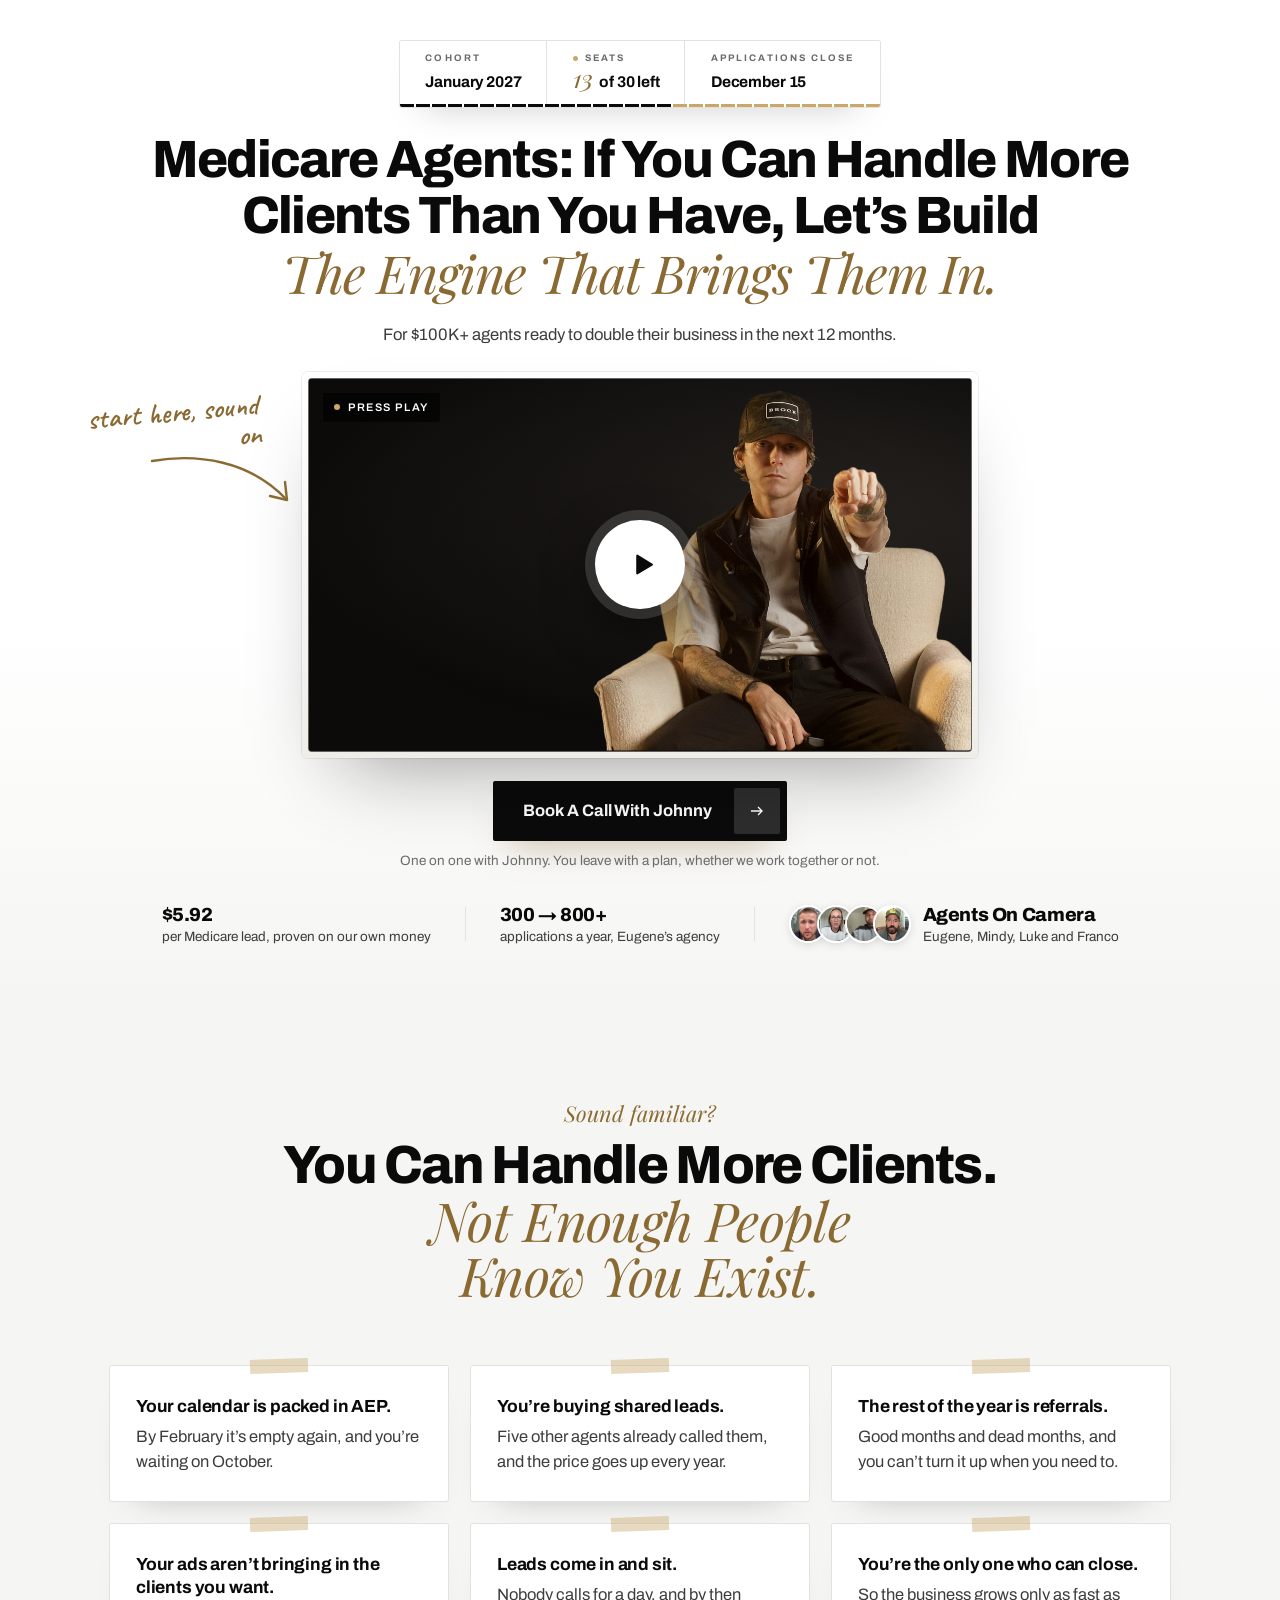
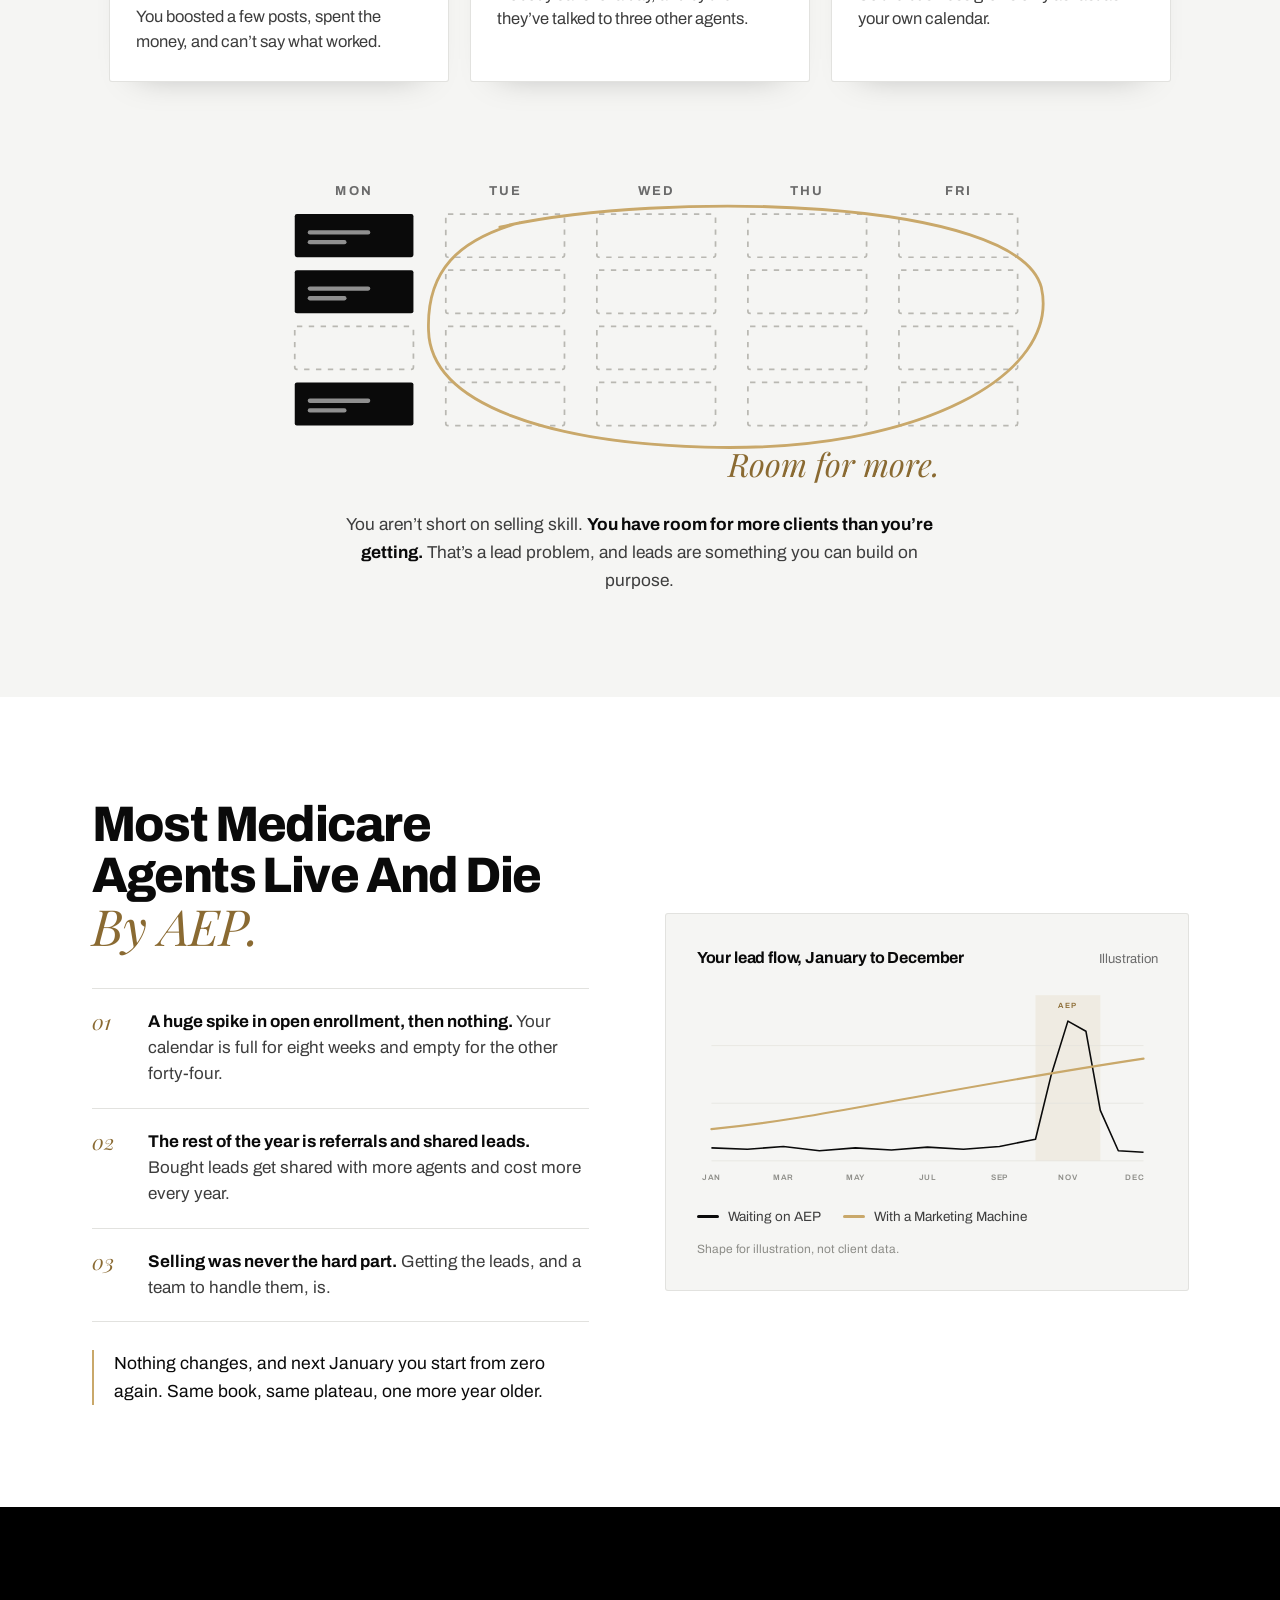
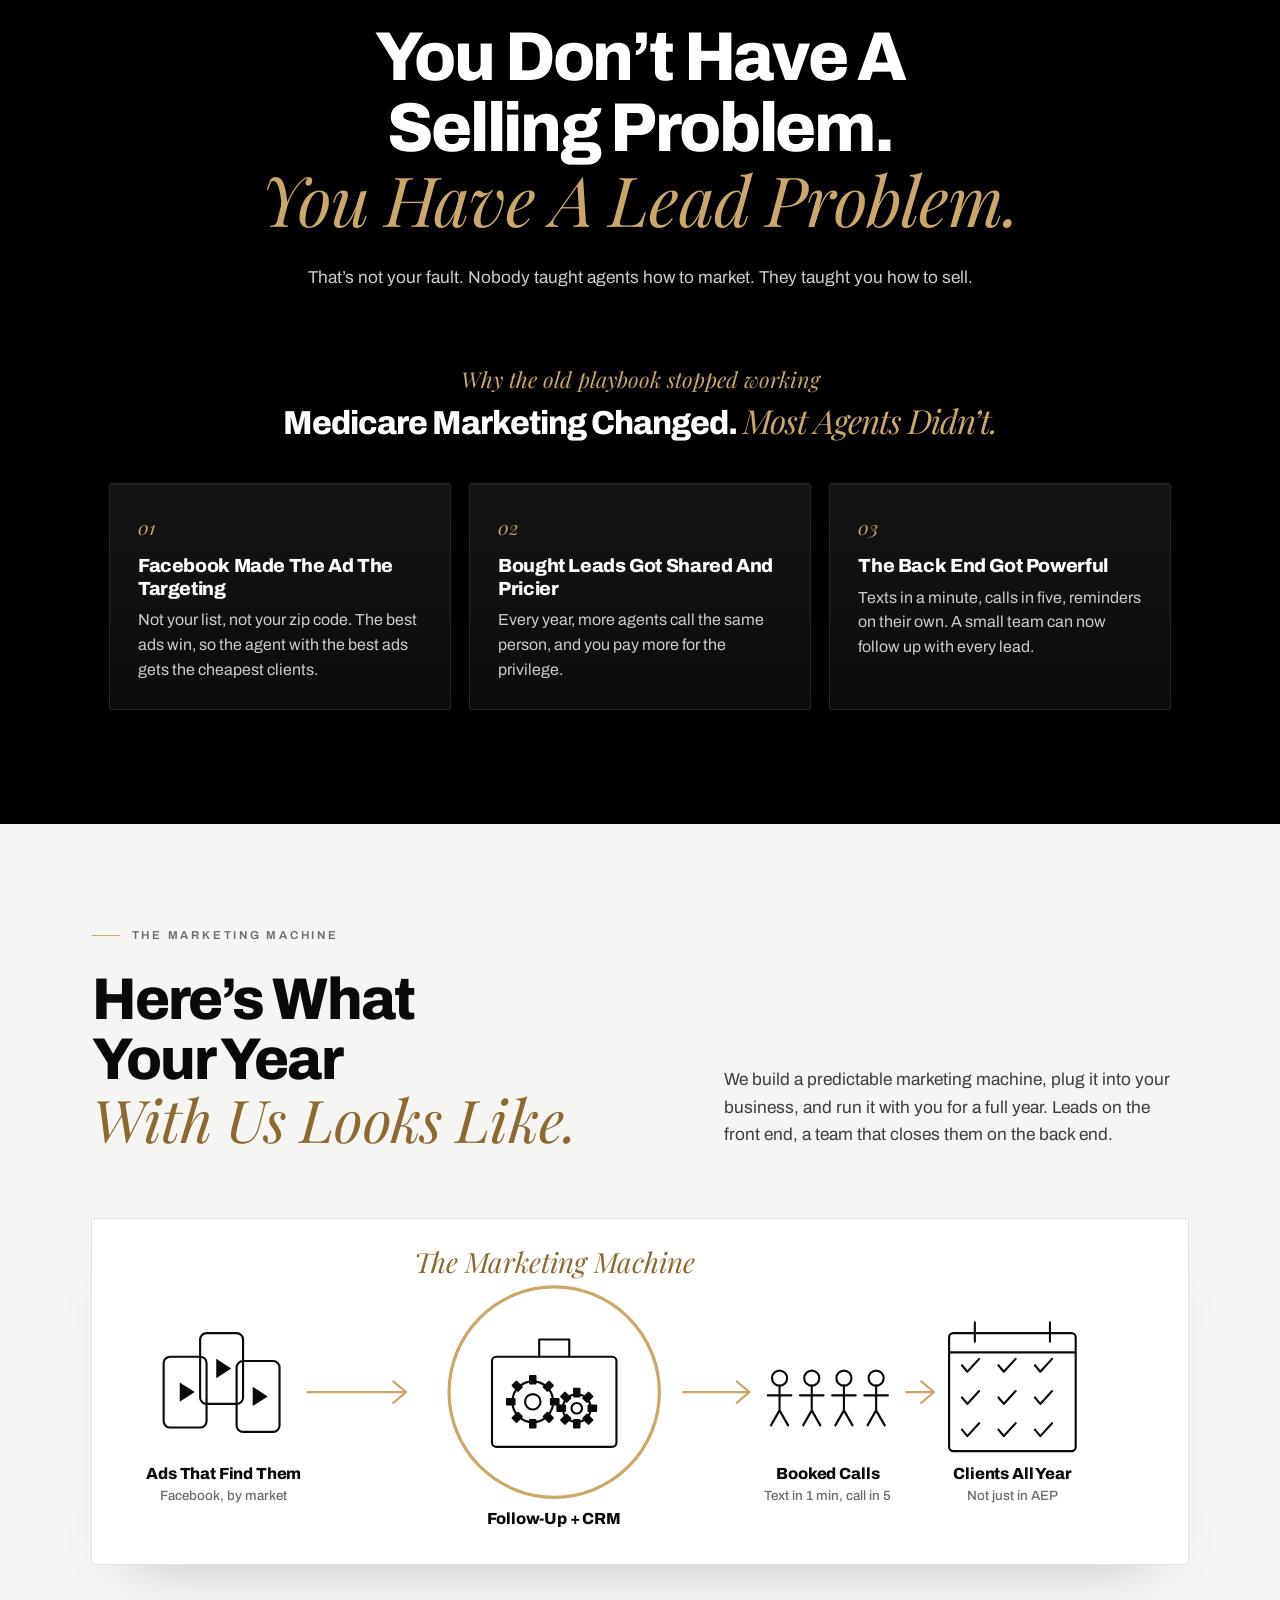
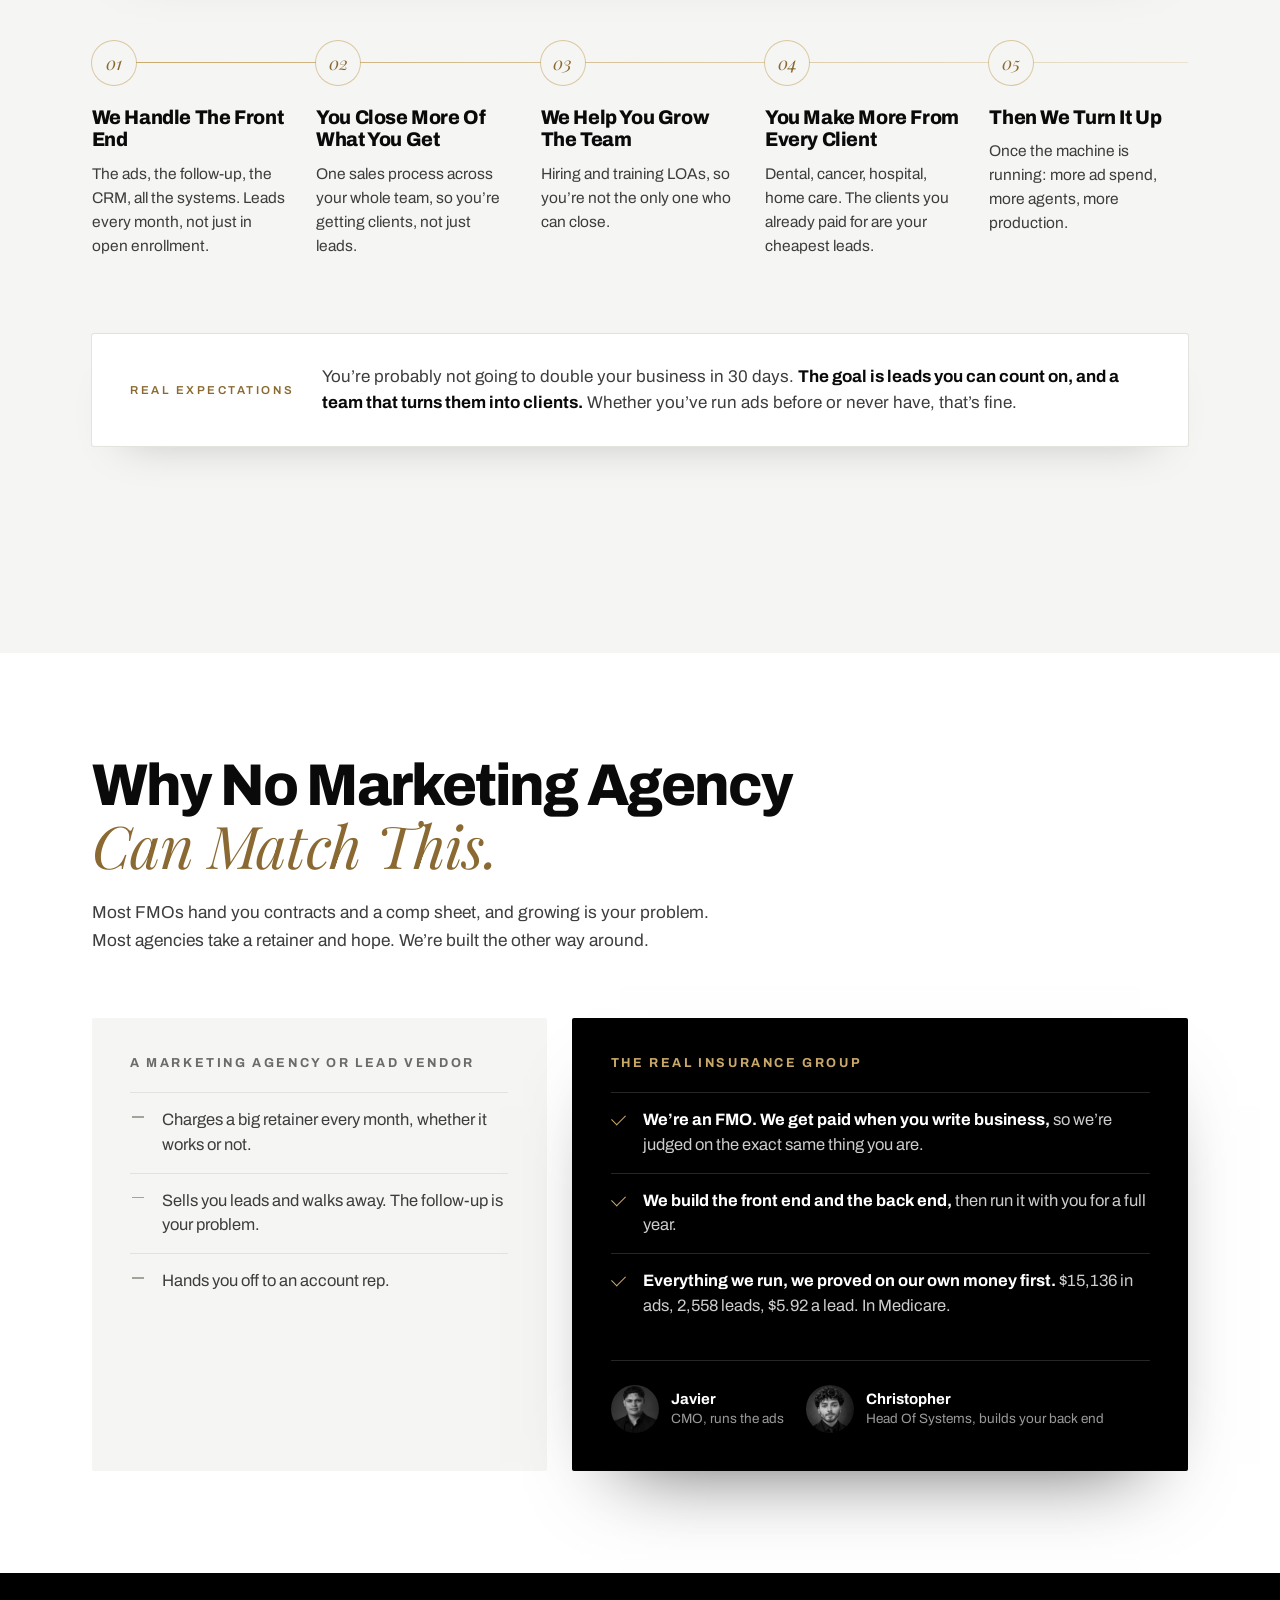
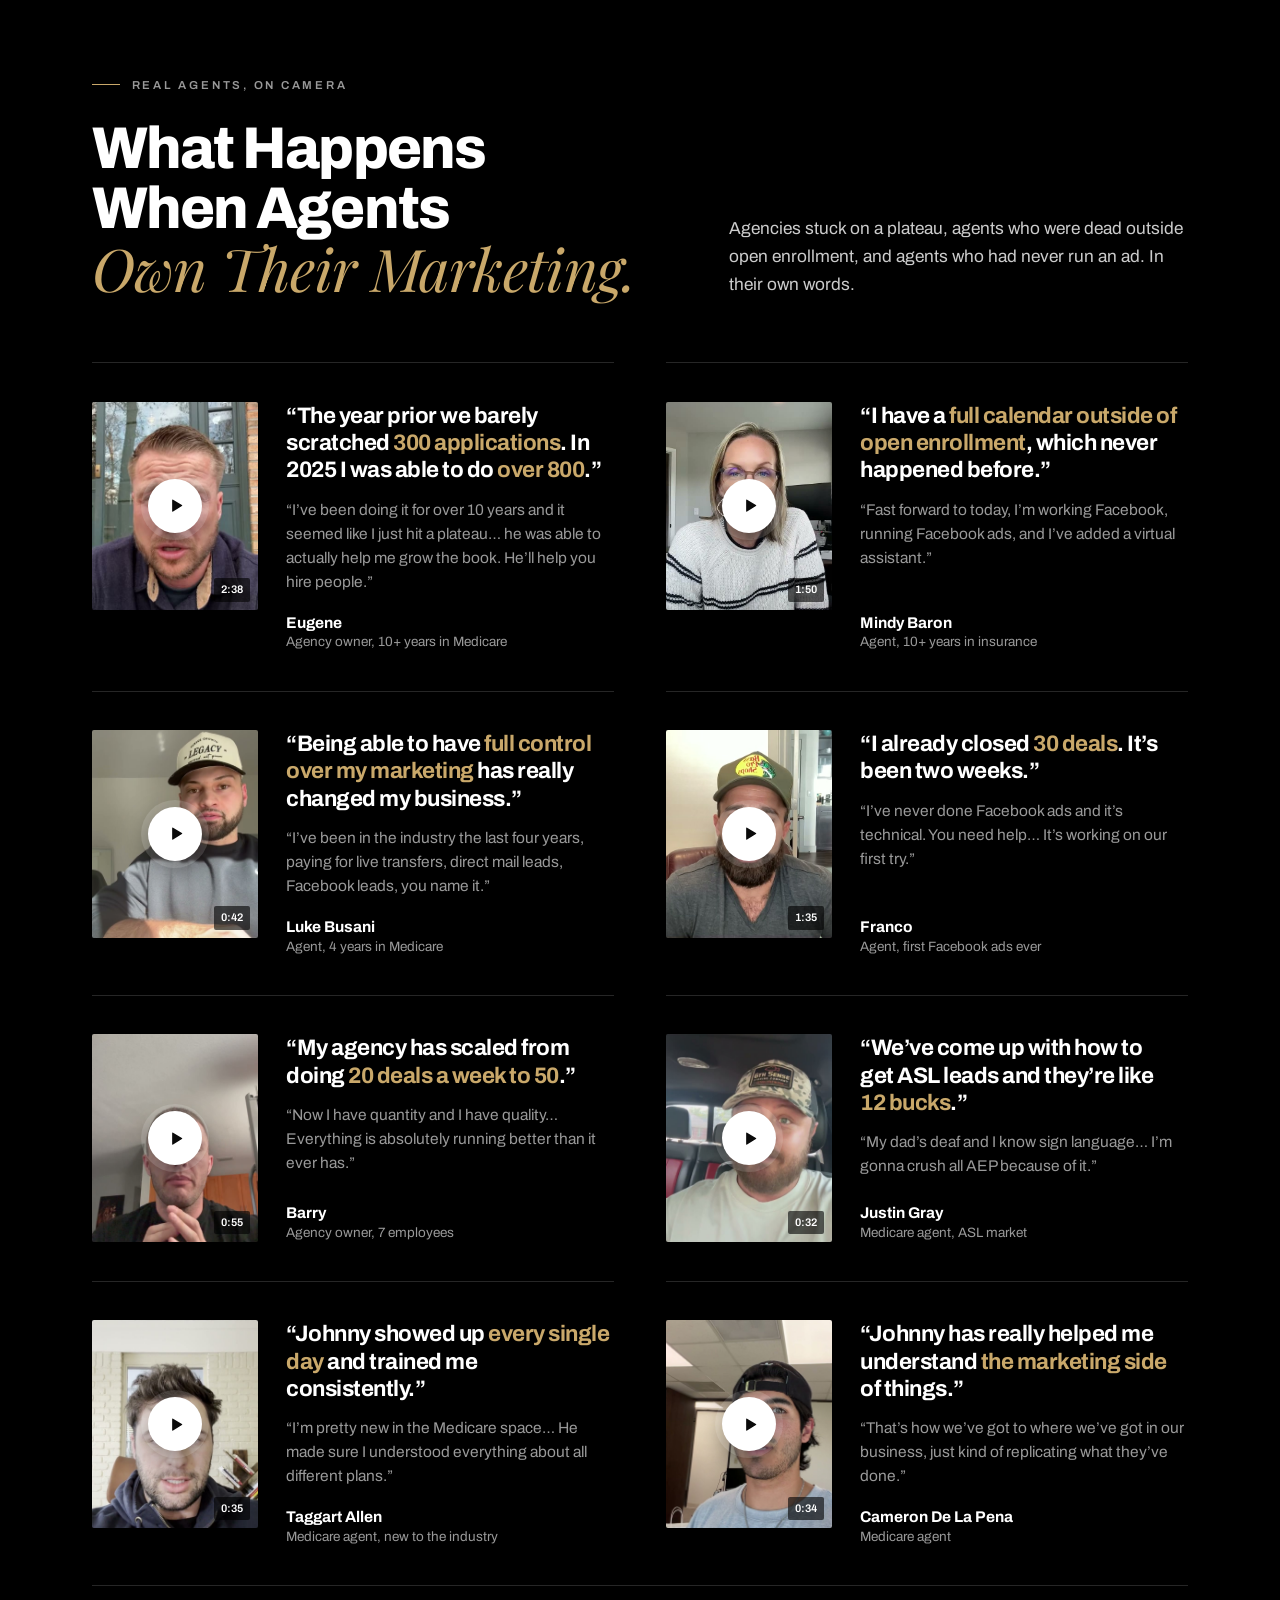
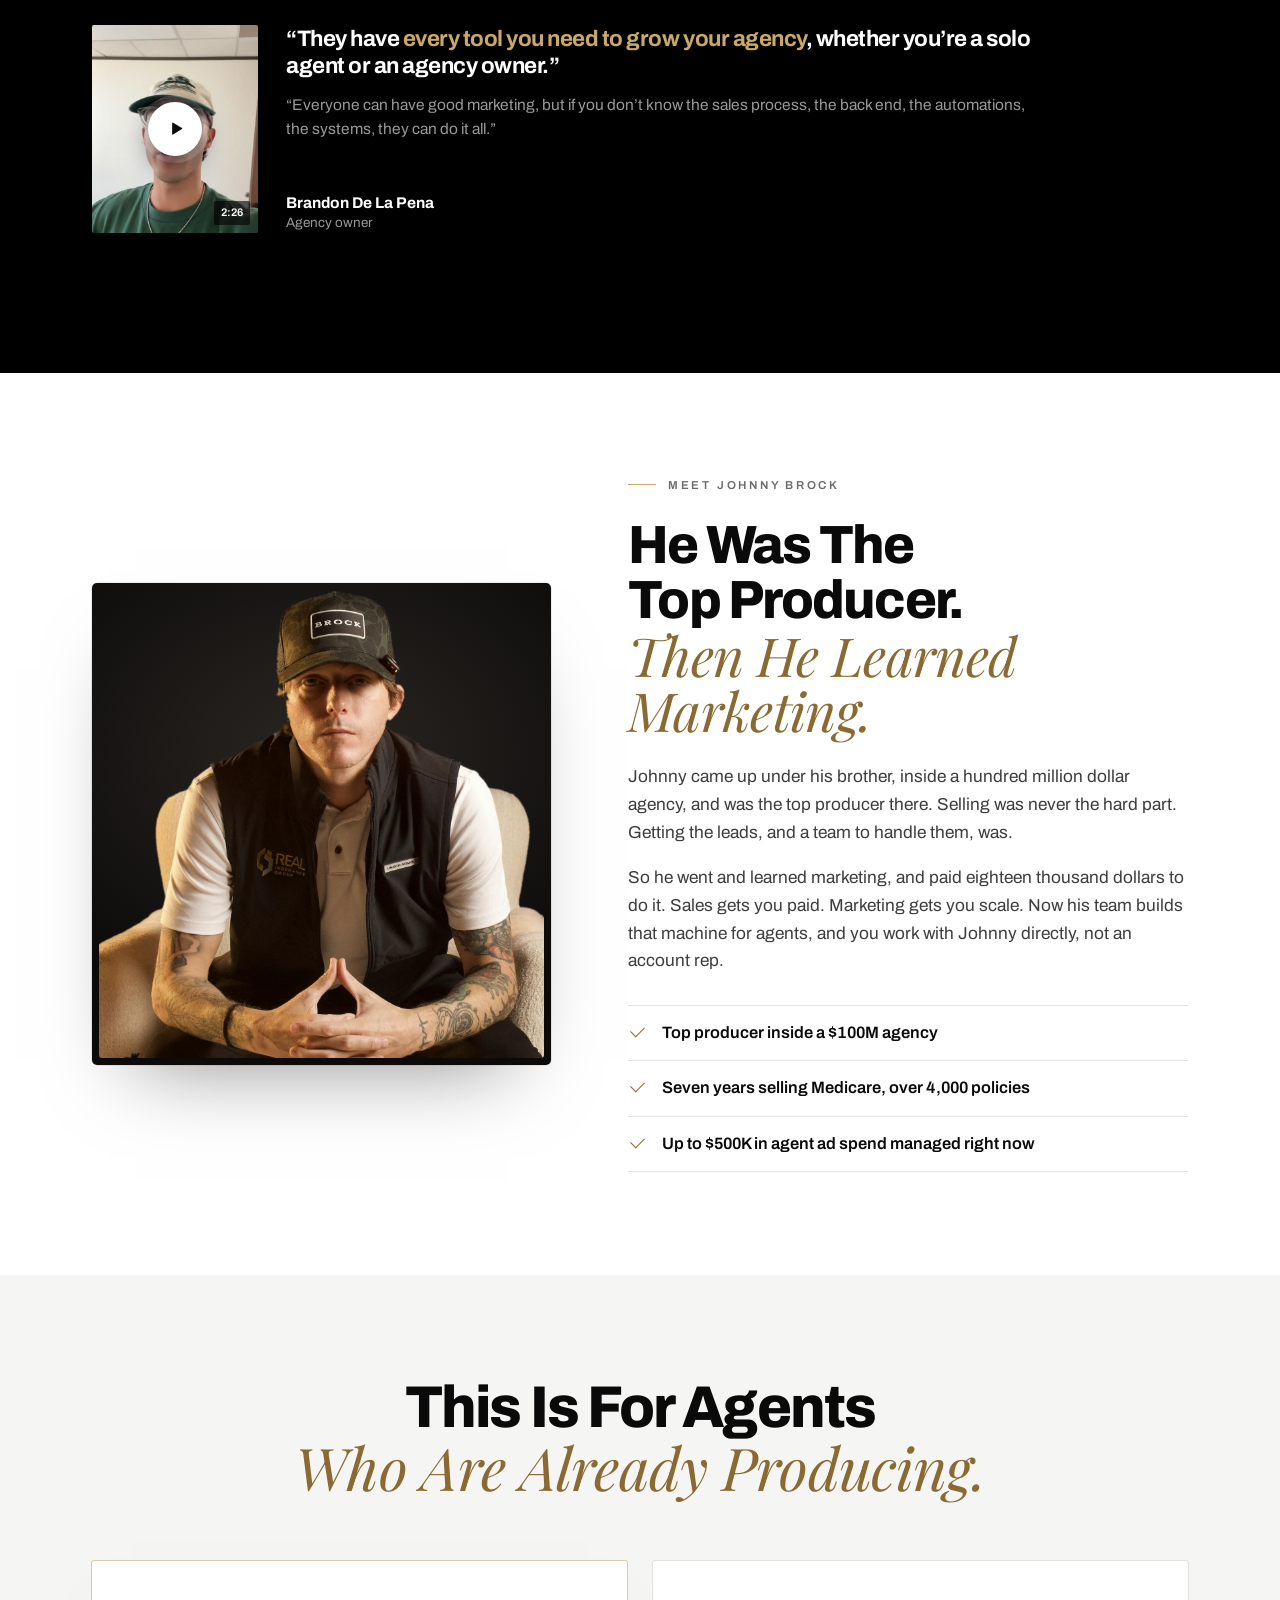
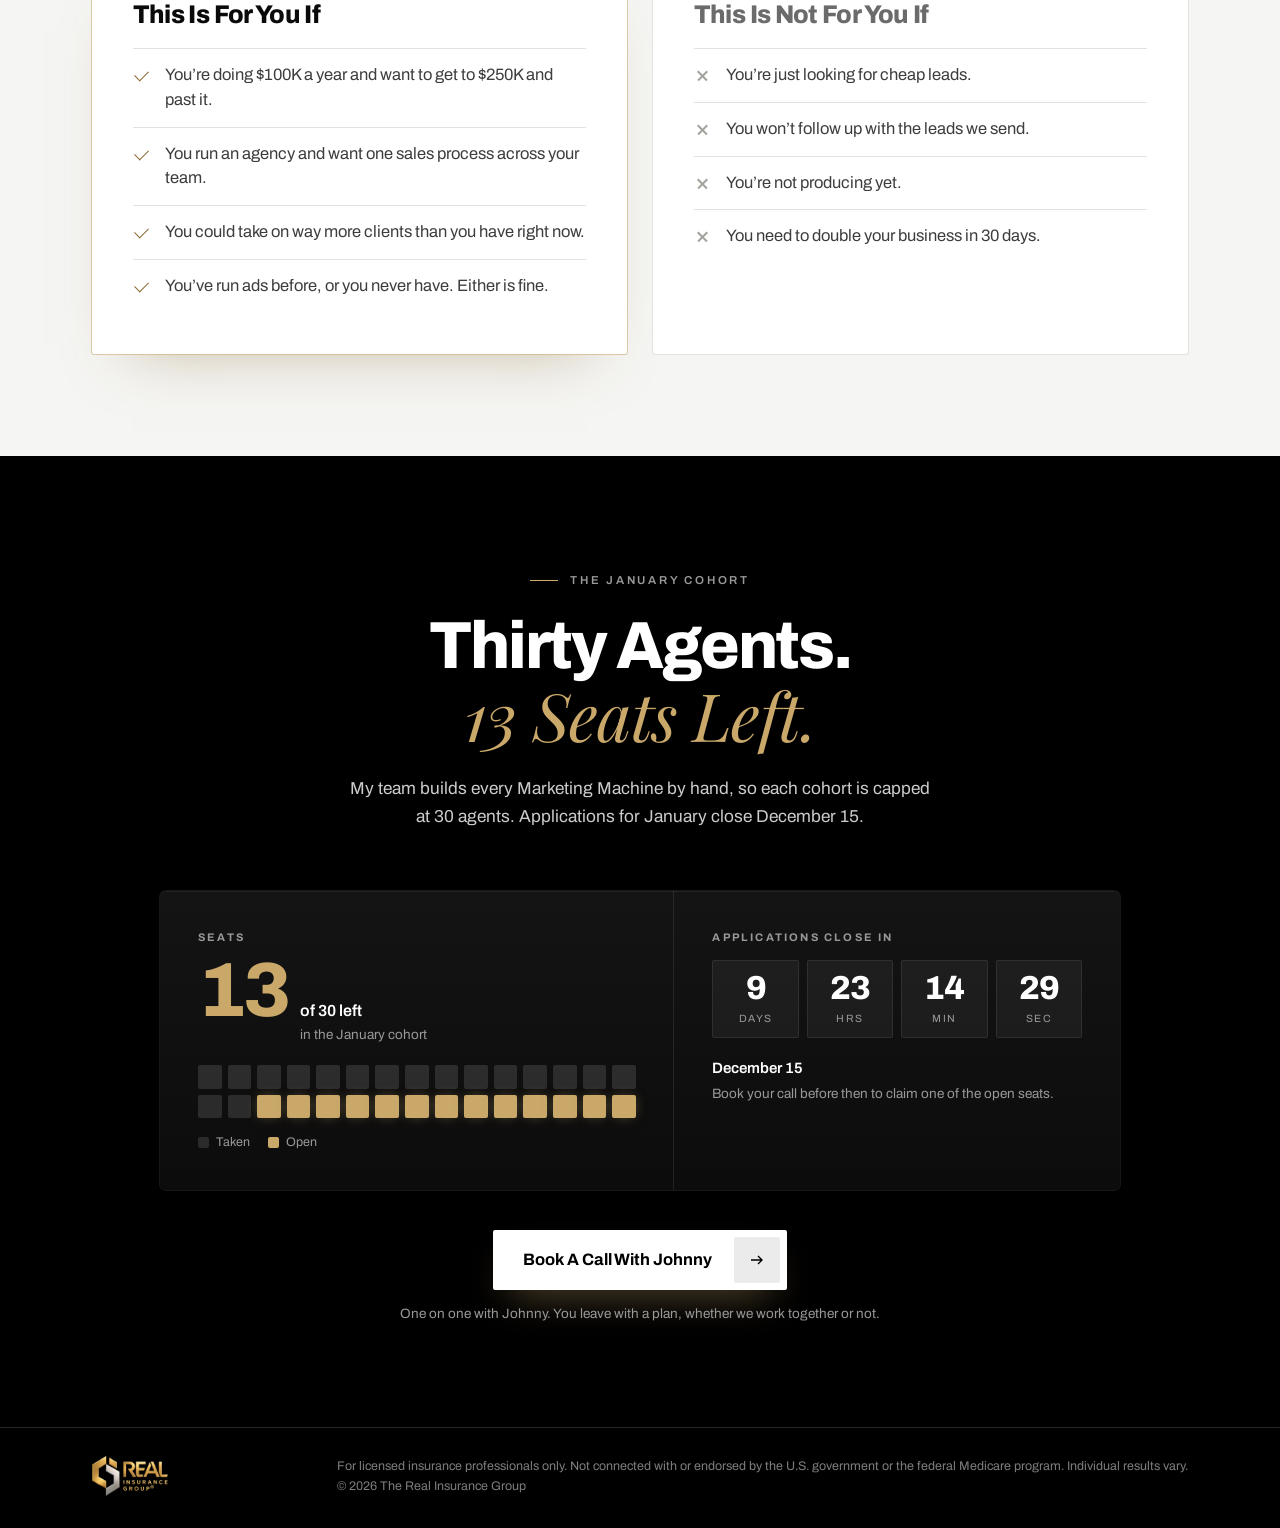
==== index.html @ ec1768a5 "Premium cohort bar, edited 6:34 VSL Co-Authored-By: Claude Fable 5.2 <noreply@anthropic.com>" ====
<!doctype html>
<html lang="en">
<head>
<meta charset="utf-8">
<meta name="viewport" content="width=device-width,initial-scale=1">
<title>Medicare Agents: More Leads Every Month | The Real Insurance Group</title>
<meta name="description" content="For Medicare agents producing $100K+ a year and agency owners. We build your Marketing Machine and run it with you for a full year.">
<link rel="icon" href="assets/favicon.png?v=1">
<link rel="apple-touch-icon" href="assets/favicon.png?v=1">
<meta name="theme-color" content="#ffffff">
<link rel="preconnect" href="https://fonts.googleapis.com"><link rel="preconnect" href="https://fonts.gstatic.com" crossorigin>
<link href="https://fonts.googleapis.com/css2?family=Archivo:wdth,wght@62..125,400..800&family=Playfair+Display:ital,wght@1,400&family=Caveat:wght@600&display=swap" rel="stylesheet">
<link rel="preload" as="image" href="assets/johnny-point-color.webp">
<script async src="https://javmartz04-ship-it.github.io/brandridge-tracker/t.js" data-client="johnny" data-name="Johnny" data-funnel="Book A Call VSL"></script>
<style>
/* The Real Insurance Group, book-a-call VSL.
   Tokens are the live therealinsurancegroup.com set (builds/rig-fmo-website/styles.css):
   black, white, warm ivory, one flat gold. Radius 2px, institutional. Archivo + Playfair italic. */
:root{
  --black:#000;--soft:#0d0d0d;--card:#141414;--line-d:#262626;
  --white:#fff;--paper:#f5f5f3;--ink:#0a0a0a;--body:#3d3d3d;--muted:#6b6b6b;--line:#e2e2df;
  --on-d:#cccccc;--on-d-m:#999999;
  --gold:#c9a86a;--gold-ink:#8a6a32;
  --r:2px;--ease:cubic-bezier(.32,.72,0,1);
  --disp:'Archivo',system-ui,sans-serif;--serif:'Playfair Display',Georgia,serif;
  --pad:clamp(20px,5.6vw,88px);
}
*{box-sizing:border-box;margin:0;padding:0}
html{-webkit-text-size-adjust:100%}
body{font-family:var(--disp);background:var(--white);color:var(--ink);font-size:17px;line-height:1.6;-webkit-font-smoothing:antialiased;overflow-x:clip}
img,video,svg{display:block;max-width:100%}
a{color:inherit;text-decoration:none}
button{font:inherit;color:inherit;background:none;border:0;cursor:pointer}
:focus-visible{outline:2px solid var(--gold);outline-offset:3px}
.wrap{width:100%;max-width:1240px;margin:0 auto;padding:0 var(--pad)}
.dark{background:var(--black);color:var(--white)}
.ivory{background:var(--paper)}

h1,h2,h3{font-family:var(--disp);font-weight:800;letter-spacing:-.032em;line-height:1.02;font-variation-settings:"wdth" 96}
em.e{font-family:var(--serif);font-style:italic;font-weight:400;letter-spacing:-.012em;font-variation-settings:normal;color:var(--gold-ink)}
.dark em.e{color:var(--gold)}
h2{font-size:clamp(36px,4.6vw,68px);text-wrap:balance}
h2 em.e{display:block}
.label{display:flex;align-items:center;gap:12px;font-size:11.5px;font-weight:600;letter-spacing:.24em;text-transform:uppercase;color:var(--muted);margin-bottom:24px}
.label::before{content:"";width:28px;height:1px;background:var(--gold)}
.dark .label{color:var(--on-d-m)}
.lead{font-size:clamp(17px,1.35vw,19.5px);line-height:1.6;color:var(--body)}
.dark .lead{color:var(--on-d)}

/* button-in-button CTA */
.btn{display:inline-flex;align-items:center;gap:22px;padding:7px 7px 7px 30px;border-radius:var(--r);font-weight:700;font-size:16.5px;letter-spacing:-.005em;background:var(--ink);color:var(--white);white-space:nowrap;box-shadow:0 18px 36px -18px rgba(138,106,50,.55);transition:transform .5s var(--ease),box-shadow .5s var(--ease)}
.btn i{display:grid;place-items:center;width:46px;height:46px;border-radius:var(--r);background:rgba(255,255,255,.14);transition:transform .5s var(--ease)}
.btn svg{width:16px;height:16px}
.btn:hover{box-shadow:0 22px 44px -18px rgba(138,106,50,.75)}
.btn:hover i{transform:translateX(3px) scale(1.05)}
.btn:active{transform:scale(.98)}
.dark .btn{background:var(--white);color:var(--black);box-shadow:0 18px 40px -18px rgba(201,168,106,.6)}
.dark .btn i{background:rgba(0,0,0,.08)}
.risk{font-size:13.5px;line-height:1.5;color:var(--muted);margin-top:14px}
.dark .risk{color:var(--on-d-m)}
.cta{margin-top:40px}

/* reveal */
.js .r{opacity:0;transform:translateY(22px);filter:blur(6px);transition:opacity 1s var(--ease),transform 1s var(--ease),filter 1s var(--ease)}
.js .r.in{opacity:1;transform:none;filter:none}

/* ============ 01 HERO ============ */
.hero{position:relative;text-align:center;padding:clamp(20px,2.6svh,30px) 16px clamp(40px,6svh,72px);background:linear-gradient(180deg,#fff 0%,#fff 62%,var(--paper) 100%)}
.logo{width:clamp(92px,7vw,112px);height:auto;margin:0 auto}
.eyebrow{display:inline-flex;align-items:center;gap:12px;margin-top:clamp(18px,3.4svh,40px);font-size:12px;font-weight:600;letter-spacing:.2em;text-transform:uppercase;color:var(--muted)}
.eyebrow::before,.eyebrow::after{content:"";width:24px;height:1px;background:var(--gold)}
.eyebrow b{color:var(--ink);font-weight:700}
.hero h1{margin:clamp(30px,5.6svh,60px) auto 0;font-size:clamp(34px,min(4.1vw,6.2svh),62px);line-height:1.0}
.hero h1 .ln{white-space:nowrap}
.hero h1 .ln{display:block;overflow:hidden;padding-bottom:.06em}
.hero h1 .ln>span{display:block}
.hero h1 em.e{letter-spacing:-.02em}
.js .hero h1 .ln>span{transform:translateY(105%);transition:transform 1.1s var(--ease)}
.js .hero.go h1 .ln>span{transform:none}
.js .hero.go h1 .ln:nth-child(2)>span{transition-delay:.12s}
.js .hero.go h1 .ln:nth-child(3)>span{transition-delay:.24s}
.sub{max-width:38em;margin:clamp(12px,1.8svh,18px) auto 0;font-size:clamp(16.5px,1.3vw,19px);line-height:1.55;color:var(--body);text-wrap:balance}
.sub b{color:var(--ink);font-weight:700}

/* VSL: light double-bezel, sized off the viewport so the button stays in the first screen */
.vsl{position:relative}
.hint{position:absolute;right:100%;top:4%;width:230px;margin-right:6px;color:var(--gold-ink);pointer-events:none;text-align:right}
.hint span{display:block;padding-right:34px;font-family:'Caveat',cursive;font-weight:600;font-size:29px;line-height:1;transform:rotate(-5deg);transform-origin:right bottom}
.hint svg{display:block;width:150px;height:58px;margin:6px 0 0 auto;overflow:visible}
.hint path{fill:none;stroke:currentColor;stroke-width:2.4;stroke-linecap:round;stroke-linejoin:round}
.js .hint{opacity:0;transition:opacity .8s var(--ease) .9s}
.js .hero.go .hint{opacity:1}
@media (max-width:1100px){.vsl{margin-top:52px!important}.hint{position:absolute;right:auto;left:4px;top:auto;bottom:100%;width:auto;margin:0 0 2px;display:flex;align-items:flex-end;gap:6px;text-align:left}.hint span{padding:0 0 10px;font-size:24px;transform:rotate(-3deg);transform-origin:left bottom}.hint svg{width:64px;height:30px;margin:0}}
.vsl{width:min(100%,clamp(300px,calc((100svh - 520px) * 1.7778),860px));margin:clamp(18px,2.6svh,28px) auto 0;padding:7px;border-radius:6px;background:linear-gradient(180deg,#fff,#efede8);box-shadow:0 0 0 1px rgba(10,10,10,.07),0 1px 0 rgba(255,255,255,.9) inset,0 40px 80px -40px rgba(10,10,10,.45)}
.vsl-in{position:relative;aspect-ratio:16/9;overflow:hidden;border-radius:3px;background:#0b0b0b;box-shadow:0 0 0 1px rgba(0,0,0,.6)}
.vsl-in video,.vsl-poster{position:absolute;inset:0;width:100%;height:100%}
.vsl-in video{object-fit:cover;background:#000}
.vsl-poster{background:radial-gradient(120% 90% at 72% 40%,#2a2622 0%,#0c0b0a 62%)}
.vsl-poster img{position:absolute;right:-3%;bottom:0;height:97%;width:auto;max-width:none}
.vsl-poster::after{content:"";position:absolute;inset:0;background:radial-gradient(closest-side at 50% 50%,rgba(0,0,0,.35),rgba(0,0,0,0))}
.vsl-t{position:absolute;z-index:2;left:5.5%;top:50%;transform:translateY(-50%);max-width:44%;text-align:left;color:#fff}
.vsl-t small{display:block;font-size:clamp(9px,.85vw,12px);font-weight:600;letter-spacing:.22em;text-transform:uppercase;color:var(--gold)}
.vsl-t strong{display:block;margin-top:.5em;font-size:clamp(17px,2.15vw,32px);font-weight:800;line-height:1.04;letter-spacing:-.03em}
.vsl-t strong em{font-family:var(--serif);font-style:italic;font-weight:400;color:var(--gold)}
.chip{position:absolute;z-index:3;left:14px;top:14px;display:flex;align-items:center;gap:8px;padding:6px 11px;border-radius:var(--r);font-size:11px;font-weight:600;letter-spacing:.14em;text-transform:uppercase;color:#fff;background:rgba(0,0,0,.55);-webkit-backdrop-filter:blur(8px);backdrop-filter:blur(8px)}
.chip i{width:6px;height:6px;border-radius:50%;background:var(--gold)}
.play{position:absolute;z-index:3;left:50%;top:50%;width:clamp(64px,7vw,92px);height:clamp(64px,7vw,92px);margin:calc(clamp(64px,7vw,92px) / -2) 0 0 calc(clamp(64px,7vw,92px) / -2);display:grid;place-items:center;border-radius:50%;background:#fff;color:var(--ink);box-shadow:0 0 0 10px rgba(255,255,255,.14),0 20px 50px rgba(0,0,0,.5);transition:transform .5s var(--ease),box-shadow .5s var(--ease)}
.play svg{width:28%;height:28%;margin-left:7%}
.play:hover{transform:scale(1.06);box-shadow:0 0 0 16px rgba(255,255,255,.12),0 20px 50px rgba(0,0,0,.5)}
.vsl.on .vsl-poster,.vsl.on .play,.vsl.on .chip{opacity:0;pointer-events:none;transition:opacity .4s var(--ease)}
.vsl-note{position:absolute;z-index:4;left:50%;bottom:16px;transform:translateX(-50%);padding:7px 14px;border-radius:var(--r);font-size:13px;color:#fff;background:rgba(0,0,0,.7);opacity:0;transition:opacity .3s var(--ease);pointer-events:none;white-space:nowrap}
.vsl-note.show{opacity:1}
.hero .cta{margin-top:clamp(18px,2.6svh,28px)}
.hero .risk{margin-top:10px}

/* proof strip */
.proof{display:flex;justify-content:center;align-items:center;flex-wrap:wrap;gap:14px 34px;margin:clamp(22px,3.4svh,40px) auto 0;max-width:980px}
.pf{display:flex;align-items:center;gap:12px;text-align:left;font-size:13.5px;line-height:1.35;color:var(--body)}
.pf b{display:block;font-size:19px;font-weight:800;letter-spacing:-.02em;color:var(--ink)}
.faces{display:flex}
.faces img{width:38px;height:38px;border-radius:50%;object-fit:cover;border:2px solid #fff;margin-left:-10px;box-shadow:0 2px 8px rgba(0,0,0,.12)}
.faces img:first-child{margin-left:0}
.pf-rule{width:1px;height:34px;background:var(--line)}

/* ============ 02 PROBLEM ============ */
.problem{padding:clamp(80px,8vw,116px) 0}
.pr-grid{display:grid;grid-template-columns:minmax(0,1fr) minmax(0,1.05fr);gap:clamp(40px,6vw,96px);align-items:center}
.problem h2{font-size:clamp(34px,3.9vw,58px)}
.pr-list{list-style:none;margin-top:36px;border-top:1px solid var(--line)}
.pr-list li{display:grid;grid-template-columns:44px 1fr;gap:12px;padding:20px 0;border-bottom:1px solid var(--line);font-size:17px;line-height:1.55;color:var(--body)}
.pr-list .n{font-family:var(--serif);font-style:italic;font-size:21px;line-height:1.2;color:var(--gold-ink)}
.pr-list b{color:var(--ink)}
.chart{padding:clamp(22px,2.4vw,34px);border-radius:var(--r);background:var(--paper);box-shadow:0 0 0 1px var(--line)}
.chart-h{display:flex;justify-content:space-between;align-items:baseline;gap:16px;font-size:13px;color:var(--muted)}
.chart-h strong{font-size:16px;font-weight:700;color:var(--ink);letter-spacing:-.01em}
.chart svg{width:100%;height:auto;margin-top:18px;overflow:visible}
.chart .ax{font:600 11px var(--disp);letter-spacing:.08em;fill:#8d8d88}
.chart .aep{fill:rgba(201,168,106,.13)}
.chart .aep-t{font:600 10.5px var(--disp);letter-spacing:.18em;fill:var(--gold-ink)}
.chart .l-old{fill:none;stroke:var(--ink);stroke-width:2.2;stroke-linejoin:round}
.chart .l-new{fill:none;stroke:var(--gold);stroke-width:3;stroke-linecap:round;stroke-linejoin:round}
.chart .grid{stroke:#e3e2dd;stroke-width:1}
.js .chart path.draw{stroke-dasharray:var(--len);stroke-dashoffset:var(--len);transition:stroke-dashoffset 2.2s var(--ease)}
.js .chart.in path.draw{stroke-dashoffset:0}
.js .chart.in path.l-new.draw{transition-delay:.5s}
.key{display:flex;flex-wrap:wrap;gap:8px 22px;margin-top:16px;font-size:13.5px;color:var(--body)}
.key span{display:flex;align-items:center;gap:9px}
.key i{width:22px;height:3px;border-radius:2px;background:var(--ink)}
.key i.g{background:var(--gold)}
.chart-f{margin-top:12px;font-size:12px;color:#8d8d88}
.agitate{margin-top:28px;padding-left:20px;border-left:2px solid var(--gold);font-size:17.5px;line-height:1.55;color:var(--ink)}

/* ============ 03 REFRAME ============ */
.reframe{padding:clamp(84px,9vw,128px) 0;text-align:center}
.reframe h2{font-size:clamp(38px,5.4vw,82px);max-width:13em;margin:0 auto}
.reframe .lead{max-width:40em;margin:30px auto 0}
.shifts{display:grid;grid-template-columns:repeat(3,minmax(0,1fr));margin:clamp(48px,5vw,72px) auto 0;max-width:1060px;border-top:1px solid var(--line-d);text-align:left}
.shifts div{padding:26px 28px 6px;border-left:1px solid var(--line-d)}
.shifts div:first-child{border-left:0;padding-left:0}
.shifts small{display:block;font-family:var(--serif);font-style:italic;font-size:19px;color:var(--gold)}
.shifts p{margin-top:10px;font-size:16px;line-height:1.55;color:var(--on-d)}
.shifts p b{color:#fff}

/* ============ 04 MECHANISM ============ */
.machine{padding:clamp(80px,8vw,116px) 0}
.m-head{display:grid;grid-template-columns:minmax(0,1.1fr) minmax(0,.9fr);gap:clamp(32px,5vw,80px);align-items:end}
.rail{position:relative;list-style:none;display:grid;grid-template-columns:repeat(5,minmax(0,1fr));gap:clamp(18px,2vw,30px);margin-top:clamp(52px,6vw,80px)}
.rail::before{content:"";position:absolute;left:0;right:0;top:21px;height:1px;background:linear-gradient(90deg,var(--gold),rgba(201,168,106,.25))}
.rail li{position:relative}
.rail .n{position:relative;display:inline-grid;place-items:center;width:44px;height:44px;border-radius:50%;background:var(--paper);box-shadow:0 0 0 1px rgba(201,168,106,.6);font-family:var(--serif);font-style:italic;font-size:18px;color:var(--gold-ink)}
.rail h3{margin-top:22px;font-size:clamp(19px,1.55vw,23px);line-height:1.12;letter-spacing:-.02em}
.rail p{margin-top:10px;font-size:15.5px;line-height:1.55;color:var(--body)}
.expect{display:grid;grid-template-columns:auto 1fr auto;gap:28px;align-items:center;margin-top:clamp(52px,6vw,76px);padding:30px clamp(22px,3vw,40px);border-radius:var(--r);background:#fff;box-shadow:0 0 0 1px var(--line),0 24px 48px -32px rgba(10,10,10,.25)}
.expect small{font-size:11.5px;font-weight:600;letter-spacing:.22em;text-transform:uppercase;color:var(--gold-ink);white-space:nowrap}
.expect p{font-size:17px;line-height:1.55;color:var(--body)}
.expect p b{color:var(--ink)}
.m-cta{display:flex;align-items:center;gap:26px;flex-wrap:wrap;margin-top:44px}
.m-cta .risk{margin:0;max-width:24em}

/* ============ 05 WHY AN FMO ============ */
.why{padding:clamp(80px,8vw,116px) 0}
.why h2{max-width:12em}
.why .lead{max-width:36em;margin-top:24px}
.vs{display:grid;grid-template-columns:minmax(0,.85fr) minmax(0,1.15fr);gap:clamp(16px,2vw,28px);margin-top:clamp(44px,5vw,68px)}
.vs-col{padding:clamp(26px,3vw,42px);border-radius:var(--r)}
.vs-col h3{font-size:13px;font-weight:700;letter-spacing:.2em;text-transform:uppercase}
.vs-col ul{list-style:none;margin-top:22px}
.vs-col li{position:relative;padding:15px 0 15px 32px;border-top:1px solid var(--line);font-size:16.5px;line-height:1.5}
.vs-col li::before{content:"";position:absolute;left:2px;top:23px;width:12px;height:1.5px;background:#a3a39e}
.vs-a{background:var(--paper);color:var(--body)}
.vs-a h3{color:var(--muted)}
.vs-b{background:var(--black);color:#fff;box-shadow:0 40px 80px -48px rgba(0,0,0,.7)}
.vs-b h3{color:var(--gold)}
.vs-b li{border-top-color:var(--line-d);color:var(--on-d)}
.vs-b li b{color:#fff}
.vs-b li::before{width:12px;height:7px;top:21px;left:1px;background:none;border-left:1.5px solid var(--gold);border-bottom:1.5px solid var(--gold);transform:rotate(-45deg)}
.team{display:flex;gap:22px;flex-wrap:wrap;margin-top:26px;padding-top:24px;border-top:1px solid var(--line-d)}
.tm{display:flex;align-items:center;gap:12px;font-size:13.5px;line-height:1.35;color:var(--on-d-m)}
.tm img{width:48px;height:48px;border-radius:50%;object-fit:cover;filter:grayscale(1)}
.tm b{display:block;font-size:15px;color:#fff}

/* ============ 06 PROOF ============ */
.results{padding:clamp(80px,8vw,116px) 0}
.rs-head{display:grid;grid-template-columns:minmax(0,1fr) minmax(0,.8fr);gap:clamp(32px,5vw,80px);align-items:end}
.ts{display:grid;grid-template-columns:repeat(2,minmax(0,1fr));gap:0 clamp(32px,4vw,64px);margin-top:clamp(44px,5vw,64px)}
.t{display:grid;grid-template-columns:clamp(150px,13vw,190px) minmax(0,1fr);gap:clamp(20px,2.2vw,32px);padding:clamp(28px,3vw,40px) 0;border-top:1px solid var(--line-d)}
.t.wide{grid-column:1/-1;grid-template-columns:clamp(150px,13vw,190px) minmax(0,1fr)}
.t.wide .tq{max-width:44em}
.tv{position:relative;aspect-ratio:4/5;overflow:hidden;border-radius:var(--r);background:#111}
.tv video,.tv img{position:absolute;inset:0;width:100%;height:100%;object-fit:cover}
.tv .play{width:54px;height:54px;margin:-27px 0 0 -27px;box-shadow:0 0 0 7px rgba(255,255,255,.14),0 12px 30px rgba(0,0,0,.5)}
.tv.on img,.tv.on .play{opacity:0;pointer-events:none}
.tv .len{position:absolute;right:8px;bottom:8px;padding:3px 7px;border-radius:var(--r);font-size:11px;font-weight:600;color:#fff;background:rgba(0,0,0,.6)}
.tv.on .len{display:none}
.tq{display:flex;flex-direction:column}
.tq blockquote{font-size:clamp(20px,1.75vw,26px);font-weight:700;line-height:1.22;letter-spacing:-.022em;color:#fff;text-wrap:pretty}
.tq blockquote .g{color:var(--gold)}
.tq p{margin-top:14px;font-size:15.5px;line-height:1.55;color:var(--on-d-m)}
.tq cite{margin-top:auto;padding-top:18px;font-style:normal;font-size:13.5px;line-height:1.4;color:var(--on-d-m)}
.tq cite b{display:block;font-size:15.5px;color:#fff}
.receipt{margin-top:clamp(36px,4vw,56px);padding:clamp(20px,2.4vw,30px);border-radius:var(--r);background:#fff;color:var(--ink)}
.receipt-h{display:flex;justify-content:space-between;align-items:baseline;flex-wrap:wrap;gap:8px 24px;margin-bottom:16px}
.receipt-h strong{font-size:clamp(18px,1.6vw,22px);font-weight:800;letter-spacing:-.02em}
.receipt-h strong span{color:var(--gold-ink)}
.receipt-h small{font-size:12.5px;color:var(--muted)}
.receipt img{width:100%;height:auto;border-radius:2px;box-shadow:0 0 0 1px var(--line)}
.receipt .m{display:none}

/* ============ 07 HOST ============ */
.host{padding:clamp(80px,8vw,116px) 0}
.h-grid{display:grid;grid-template-columns:minmax(0,.82fr) minmax(0,1fr);gap:clamp(40px,6vw,100px);align-items:center}
.h-photo{padding:7px;border-radius:5px;background:linear-gradient(180deg,#fff,#efede8);box-shadow:0 0 0 1px rgba(10,10,10,.07),0 40px 80px -44px rgba(10,10,10,.5)}
.h-photo{background:radial-gradient(110% 80% at 50% 35%,#2a2622 0%,#0c0b0a 70%)}
.h-photo img{width:100%;height:auto;aspect-ratio:4/4.2;object-fit:cover;object-position:50% 0;border-radius:3px}
.host h2{font-size:clamp(36px,4.2vw,62px)}
.host .lead+.lead{margin-top:18px}
.host h2+.lead{margin-top:26px}
.ticks{list-style:none;margin-top:30px;border-top:1px solid var(--line)}
.ticks li{position:relative;padding:14px 0 14px 34px;border-bottom:1px solid var(--line);font-size:16.5px;font-weight:600;color:var(--ink)}
.ticks li::before{content:"";position:absolute;left:3px;top:20px;width:12px;height:7px;border-left:1.5px solid var(--gold-ink);border-bottom:1.5px solid var(--gold-ink);transform:rotate(-45deg)}
.sig{margin-top:26px;font-family:var(--serif);font-style:italic;font-size:22px;color:var(--ink)}

/* ============ 08 QUALIFY ============ */
.qualify{padding:clamp(80px,8vw,116px) 0}
.qualify h2{text-align:center;max-width:13em;margin:0 auto}
.q-grid{display:grid;grid-template-columns:repeat(2,minmax(0,1fr));gap:clamp(16px,2vw,28px);margin-top:clamp(44px,5vw,64px)}
.qc{padding:clamp(28px,3.2vw,46px);border-radius:var(--r);background:#fff;box-shadow:0 0 0 1px var(--line)}
.qc.yes{box-shadow:0 0 0 1px rgba(201,168,106,.55),0 30px 60px -40px rgba(138,106,50,.5)}
.qc h3{font-size:clamp(22px,2vw,28px);letter-spacing:-.025em}
.qc ul{list-style:none;margin-top:20px}
.qc li{position:relative;padding:14px 0 14px 32px;border-top:1px solid var(--line);font-size:16.5px;line-height:1.5;color:var(--body)}
.qc.yes li::before{content:"";position:absolute;left:2px;top:21px;width:12px;height:7px;border-left:1.5px solid var(--gold-ink);border-bottom:1.5px solid var(--gold-ink);transform:rotate(-45deg)}
.qc.no li::before,.qc.no li::after{content:"";position:absolute;left:2px;top:26px;width:13px;height:1.5px;background:#a3a39e;transform:rotate(45deg)}
.qc.no li::after{transform:rotate(-45deg)}
.qc.no h3{color:var(--muted)}

/* ============ 09 CLOSE ============ */
.close{padding:clamp(88px,9vw,128px) 0 0;text-align:center;overflow:hidden}
.close h2{font-size:clamp(38px,5.2vw,78px);max-width:12em;margin:0 auto}
.close .lead{max-width:34em;margin:26px auto 0}
.close .cta{margin:40px 0 clamp(80px,8vw,112px)}
.close-photo{width:min(560px,86vw);margin:clamp(48px,6vw,80px) auto 0}
.close-photo img{width:100%;height:auto}
.foot{border-top:1px solid var(--line-d);padding:28px 0 32px;font-size:12.5px;line-height:1.6;color:#7d7d7d}
.foot .wrap{display:flex;justify-content:space-between;gap:16px 32px;flex-wrap:wrap;text-align:left}
.foot img{width:76px;height:auto}

/* ============ SURVEY POP-UP (from rig-fmo-website, no logo per Javier) ============ */
#sv{position:fixed;inset:0;z-index:99999;display:flex;align-items:flex-start;justify-content:center;padding:40px 16px;overflow-y:auto;-webkit-overflow-scrolling:touch;opacity:0;visibility:hidden;pointer-events:none;transition:opacity .35s var(--ease),visibility 0s .35s}
#sv.open{opacity:1;visibility:visible;pointer-events:auto;transition:opacity .35s var(--ease),visibility 0s}
#sv .scrim{position:fixed;inset:0;background:rgba(0,0,0,.72);-webkit-backdrop-filter:blur(12px);backdrop-filter:blur(12px)}
#sv .mcard{position:relative;width:100%;max-width:760px;margin:auto;overflow:hidden;background:#fff;color:var(--ink);border-radius:18px;box-shadow:0 50px 120px rgba(0,0,0,.55);transform:translateY(24px) scale(.98);transition:transform .55s var(--ease)}
#sv.open .mcard{transform:none}
#sv .sv-bar{height:3px;background:#efefec}
#sv .sv-bar i{display:block;height:100%;width:0;background:var(--gold);transition:width .6s var(--ease)}
#sv .sv-top{position:relative;height:28px}
#sv .sv-x{position:absolute;right:16px;top:16px;width:40px;height:40px;display:grid;place-items:center;color:var(--muted);border-radius:50%;transition:background .3s var(--ease),color .3s var(--ease)}
#sv .sv-x:hover{background:#f2f2ef;color:var(--ink)}
#sv .sv-x svg{width:16px;height:16px}
#sv .stage{padding:34px 56px 52px}
#sv .step{animation:svIn .55s var(--ease)}
#sv .step.back{animation-name:svBack}
@keyframes svIn{from{opacity:0;transform:translateX(18px)}}
@keyframes svBack{from{opacity:0;transform:translateX(-18px)}}
#sv .sv-c{display:flex;align-items:center;justify-content:space-between;min-height:24px;font-size:12.5px;font-weight:600;letter-spacing:.16em}
#sv .sv-n{color:var(--gold-ink)}
#sv .sv-n b{font-weight:700;color:var(--ink)}
#sv .sv-b{padding:4px 0;font-size:12px;font-weight:600;letter-spacing:.14em;text-transform:uppercase;color:var(--muted)}
#sv .sv-b:hover{color:var(--ink)}
#sv .q{font-size:clamp(28px,3.5vw,42px);line-height:1.08;margin-top:14px;outline:0;text-wrap:balance}
#sv .help{margin-top:12px;font-size:17px;line-height:1.5;color:var(--muted)}
#sv .opts{display:grid;gap:12px;margin-top:30px}
#sv .opt{display:flex;align-items:center;gap:16px;width:100%;min-height:72px;padding:14px 22px;font-size:18px;font-weight:500;color:var(--ink);text-align:left;background:#fff;border:1px solid #e4e4e0;border-radius:14px;box-shadow:0 1px 2px rgba(0,0,0,.03),0 8px 20px -14px rgba(0,0,0,.14);transition:border-color .25s var(--ease),transform .25s var(--ease),box-shadow .25s var(--ease)}
#sv .opt:hover{border-color:var(--gold);transform:translateY(-1px)}
#sv .key{flex:none;width:34px;height:34px;display:grid;place-items:center;font-size:13px;font-weight:700;color:var(--muted);background:#f6f6f3;border:1px solid #e9e9e5;border-radius:9px}
#sv .tx{flex:1}
#sv .opt[aria-checked="true"]{border-color:var(--ink);box-shadow:inset 0 0 0 1px var(--ink)}
#sv .opt[aria-checked="true"] .key{background:var(--ink);border-color:var(--ink);color:#fff}
#sv .flds{display:grid;gap:18px;margin-top:28px}
#sv .fld label{display:block;font-size:12px;font-weight:700;letter-spacing:.14em;text-transform:uppercase}
#sv .in{display:block;width:100%;height:60px;margin-top:9px;padding:0 20px;font:inherit;font-size:18px;color:var(--ink);background:#fff;border:1px solid #e4e4e0;border-radius:14px;outline:0;transition:border-color .25s var(--ease),box-shadow .25s var(--ease)}
#sv .in::placeholder{color:#a9a9a4}
#sv .in:focus{border-color:var(--gold);box-shadow:0 0 0 4px rgba(201,168,106,.18)}
#sv .in.bad{border-color:#b3261e}
#sv .err{margin-top:7px;font-size:14.5px;font-weight:600;color:#b3261e}
#sv .btn{margin-top:30px;border-radius:999px;box-shadow:none}
#sv .btn i{border-radius:50%}
#sv .btn[disabled]{opacity:.6;cursor:progress}
#sv .micro{margin-top:14px;font-size:13px;color:var(--muted)}


/* ============ 01b SOUND FAMILIAR ============ */
.familiar{padding:clamp(80px,8vw,116px) 0;background:var(--paper);text-align:center}
.kick{display:block;font-family:var(--serif);font-style:italic;font-size:clamp(20px,1.7vw,25px);line-height:1;color:var(--gold-ink);margin-bottom:14px}
.familiar h2{font-size:clamp(34px,4.2vw,62px);max-width:14em;margin:0 auto}
.notes{list-style:none;display:grid;grid-template-columns:repeat(3,minmax(0,1fr));gap:clamp(16px,1.8vw,24px);max-width:1060px;margin:clamp(44px,5vw,64px) auto 0;text-align:left}
.notes li{position:relative;padding:30px 26px 26px;border-radius:var(--r);background:#fff;font-size:16.5px;line-height:1.5;color:var(--body);box-shadow:0 0 0 1px var(--line),0 1px 0 #fff inset,0 18px 36px -28px rgba(10,10,10,.35);transition:transform .6s var(--ease)}
.notes li::before{content:"";position:absolute;top:-7px;left:50%;width:58px;height:14px;margin-left:-29px;background:rgba(201,168,106,.42);transform:rotate(-2deg)}
.notes li:nth-child(odd){transform:rotate(-.6deg)}
.notes li:nth-child(even){transform:rotate(.5deg)}
.notes li:hover{transform:rotate(0) translateY(-3px)}
.notes li b{display:block;margin-bottom:6px;font-size:17.5px;line-height:1.3;letter-spacing:-.01em;color:var(--ink)}
.room{max-width:820px;margin:clamp(56px,6vw,80px) auto 0}
.room svg{width:100%;height:auto;overflow:visible}
.room .ln{fill:none;stroke:var(--ink);stroke-width:2;stroke-linecap:round;stroke-linejoin:round}
.room .bk{fill:var(--ink)}
.room .bk-t{fill:rgba(255,255,255,.55)}
.room .em{fill:none;stroke:#b9b8b2;stroke-width:1.6;stroke-dasharray:5 6}
.room .ring{fill:none;stroke:var(--gold);stroke-width:2.6;stroke-linecap:round}
.room .day{font:700 12px var(--disp);letter-spacing:.16em;fill:var(--muted)}
.room .rm{font:italic 400 30px var(--serif);fill:var(--gold-ink)}
.room .cap{font:600 12px var(--disp);letter-spacing:.12em;fill:var(--muted)}
.js .room .ring{stroke-dasharray:var(--len);stroke-dashoffset:var(--len);transition:stroke-dashoffset 1.8s var(--ease) .3s}
.js .room.in .ring{stroke-dashoffset:0}
.room-t{max-width:34em;margin:30px auto 0;font-size:clamp(17px,1.35vw,19.5px);line-height:1.6;color:var(--body)}
.room-t b{color:var(--ink)}

/* old playbook cards, inside the reframe band */
.old{margin:clamp(56px,6vw,80px) auto 0;max-width:1060px}
.old .kick{color:var(--gold)}
.old h3{font-size:clamp(26px,2.6vw,38px);letter-spacing:-.03em}
.old h3 em{font-family:var(--serif);font-style:italic;font-weight:400;color:var(--gold)}
.shifts{border-top:0;gap:clamp(14px,1.6vw,22px);margin-top:clamp(30px,3.4vw,44px)}
.shifts div,.shifts div:first-child{padding:28px 28px 26px;border:0;border-radius:var(--r);background:linear-gradient(180deg,#141414,#0c0c0c);box-shadow:0 0 0 1px var(--line-d),0 1px 0 rgba(255,255,255,.06) inset}
.shifts h4{margin-top:12px;font-size:19px;font-weight:800;line-height:1.2;letter-spacing:-.02em;color:#fff}
.shifts p{margin-top:8px}

/* the machine diagram */
.engine{margin:clamp(48px,5.5vw,72px) auto 0;padding:clamp(24px,3vw,40px) clamp(16px,2.6vw,40px);border-radius:var(--r);background:#fff;box-shadow:0 0 0 1px var(--line),0 30px 60px -44px rgba(10,10,10,.35)}
.engine svg{width:100%;height:auto;overflow:visible}
.engine .ln{fill:none;stroke:var(--ink);stroke-width:2;stroke-linecap:round;stroke-linejoin:round}
.engine .fl{fill:var(--ink)}
.engine .ring{fill:none;stroke:var(--gold);stroke-width:3}
.engine .ttl{font:italic 400 26px var(--serif);fill:var(--gold-ink)}
.engine .lb{font:800 15px var(--disp);letter-spacing:-.01em;fill:var(--ink)}
.engine .sb{font:500 12.5px var(--disp);fill:var(--muted)}
.engine .ar{fill:none;stroke:var(--gold);stroke-width:2;stroke-linecap:round;stroke-linejoin:round}
.engine .gear{transform-box:fill-box;transform-origin:center}
.js .engine.in .gear{animation:spin 9s linear infinite}
.js .engine.in .gear.b{animation-direction:reverse;animation-duration:6s}
@keyframes spin{to{transform:rotate(360deg)}}
.engine .m{display:none}

/* ============ RESPONSIVE ============ */
@media (max-width:1100px){
  .rail{grid-template-columns:repeat(3,minmax(0,1fr));row-gap:44px}
  .rail::before{display:none}
  .t,.t.wide{grid-template-columns:140px minmax(0,1fr)}
}
@media (max-width:900px){
  .pr-grid,.m-head,.rs-head,.h-grid,.vs{grid-template-columns:1fr}
  .ts{grid-template-columns:1fr}
  .expect{grid-template-columns:1fr;gap:14px}
  .h-photo{max-width:460px}
  .shifts{grid-template-columns:1fr}
  .shifts div{border-left:0;padding-left:0;border-bottom:1px solid var(--line-d);padding-bottom:22px}
  .shifts div:last-child{border-bottom:0}
}
@media (max-width:640px){
  body{font-size:16.5px}
  .hero{padding:16px 16px 48px}
  .logo{width:84px}
  .eyebrow{margin-top:22px;font-size:10.5px;letter-spacing:.16em;gap:8px}
  .eyebrow::before,.eyebrow::after{width:14px;flex:none}
  .eyebrow span{max-width:19em}
  .hero h1{font-size:clamp(33px,9.4vw,42px);margin-top:34px;text-wrap:balance}
  .hero h1 .ln{white-space:normal}
  .sub{font-size:16px;margin-top:12px}
  .vsl{width:100%;margin-top:18px;padding:5px}
  .vsl-t{max-width:52%}
  .chip{left:8px;top:8px;padding:4px 8px;font-size:9.5px}
  .hero .cta{margin-top:18px}
  .btn{padding-left:24px;gap:16px;font-size:16px}
  .btn i{width:44px;height:44px}
  .proof{flex-direction:column;gap:14px;margin-top:26px}
  .pf-rule{display:none}
  .rail{grid-template-columns:1fr;row-gap:0}
  .rail li{display:grid;grid-template-columns:44px 1fr;column-gap:18px;padding:22px 0;border-top:1px solid var(--line)}
  .rail li:first-child{border-top:0}
  .rail h3{margin-top:8px}
  .rail p{grid-column:2}
  .t,.t.wide{grid-template-columns:118px minmax(0,1fr);gap:16px}
  .tq blockquote{font-size:18.5px}
  .tq p{font-size:14.5px}
  .tv .play{width:46px;height:46px;margin:-23px 0 0 -23px}
  .receipt .d{display:none}
  .receipt .m{display:block}
  .q-grid{grid-template-columns:1fr}
  #sv{padding:12px}
  #sv .stage{padding:26px 22px 34px}
  #sv .opt{min-height:62px;font-size:16.5px}
}

@media (max-width:900px){
  .notes{grid-template-columns:repeat(2,minmax(0,1fr))}
}
@media (max-width:640px){
  .notes{grid-template-columns:1fr;gap:18px}
  .notes li{padding:22px 20px 18px;font-size:15.5px}
  .notes li b{font-size:16.5px}
  .room .day{font-size:18px}
  .engine .d{display:none}
  .engine .m{display:block;max-width:340px;margin:0 auto}
  .room .rm{font-size:34px}
}
@media (prefers-reduced-motion:reduce){.js .room .ring{stroke-dashoffset:0;transition:none}.js .engine.in .gear{animation:none}}
@media (prefers-reduced-motion:reduce){
  .js .r,.js .hero h1 .ln>span{opacity:1;transform:none;filter:none;transition:none}
  .js .chart path.draw{stroke-dashoffset:0;transition:none}
}
/* cohort: seats + deadline (numbers come from COHORT in the script) */
.cohort-bar{position:relative;display:inline-grid;grid-template-columns:repeat(3,auto);margin-top:clamp(12px,2svh,22px);border-radius:var(--r);background:#fff;box-shadow:0 0 0 1px var(--line),0 1px 0 #fff inset,0 18px 36px -24px rgba(10,10,10,.35);text-align:left;overflow:hidden}
.cohort-bar>span{display:block;padding:10px clamp(16px,2vw,28px) 13px}
.cohort-bar>span+span{box-shadow:-1px 0 0 var(--line)}
.cohort-bar small{display:flex;align-items:center;gap:7px;font-size:9.5px;font-weight:700;letter-spacing:.22em;text-transform:uppercase;color:var(--muted)}
.cohort-bar strong{display:block;margin-top:3px;font-size:15.5px;font-weight:700;letter-spacing:-.01em;color:var(--ink);white-space:nowrap}
.cohort-bar strong em{display:inline-block;font-family:var(--serif);font-style:italic;font-weight:400;font-size:1.6em;line-height:.6;color:var(--gold-ink);margin-right:4px;transform:translateY(1px)}
.cohort-bar .dot{width:5px;height:5px;border-radius:50%;background:var(--gold);animation:pulse 2.4s var(--ease) infinite}
@keyframes pulse{0%{box-shadow:0 0 0 0 rgba(201,168,106,.6)}70%{box-shadow:0 0 0 7px rgba(201,168,106,0)}100%{box-shadow:0 0 0 0 rgba(201,168,106,0)}}
.cohort-bar .meter{position:absolute;left:0;right:0;bottom:0;display:flex;gap:2px;height:3px;padding:0}
.cohort-bar .meter i{flex:1;background:var(--ink)}
.cohort-bar .meter i.open{background:var(--gold)}
.cohort-bar+h1{margin-top:clamp(18px,3svh,34px)!important}
.seats{display:grid;grid-template-columns:repeat(15,1fr);gap:6px}
.seats i{aspect-ratio:1;border-radius:2px;background:rgba(255,255,255,.12)}
.seats i.open{background:var(--gold);box-shadow:0 0 14px -4px rgba(201,168,106,.7)}
.js .seats i.open{opacity:0;transform:scale(.6);transition:opacity .5s var(--ease),transform .5s var(--ease)}
.js .seats.in i.open{opacity:1;transform:none}
.cohort{display:grid;grid-template-columns:minmax(0,1.15fr) minmax(0,1fr);max-width:960px;margin:clamp(40px,5vw,60px) auto 0;text-align:left;border-radius:6px;background:linear-gradient(180deg,#141414,#0c0c0c);box-shadow:0 0 0 1px rgba(255,255,255,.09),0 1px 0 rgba(255,255,255,.06) inset,0 40px 80px -40px rgba(0,0,0,.8)}
.cohort>div{padding:clamp(24px,3vw,38px)}
.cohort>div+div{border-left:1px solid rgba(255,255,255,.09)}
.ck{font-size:11px;font-weight:700;letter-spacing:.2em;text-transform:uppercase;color:var(--on-d-m)}
.cn{display:flex;align-items:baseline;gap:12px;margin:10px 0 20px}
.cn strong{font-size:clamp(56px,6vw,84px);font-weight:800;line-height:.9;letter-spacing:-.04em;color:var(--gold)}
.cn span{font-size:16px;color:#fff;font-weight:600}
.cn span small{display:block;font-size:13.5px;font-weight:400;color:var(--on-d-m)}
.legend{display:flex;gap:18px;margin-top:14px;font-size:12.5px;color:var(--on-d-m)}
.legend span{display:inline-flex;align-items:center;gap:7px}
.legend i{width:11px;height:11px;border-radius:2px;background:rgba(255,255,255,.12)}
.legend i.open{background:var(--gold)}
.cd{display:grid;grid-template-columns:repeat(4,1fr);gap:8px;margin:14px 0 18px}
.cd div{padding:12px 4px 10px;border-radius:2px;background:rgba(255,255,255,.05);box-shadow:inset 0 0 0 1px rgba(255,255,255,.08);text-align:center}
.cd b{display:block;font-size:clamp(26px,2.6vw,34px);font-weight:800;letter-spacing:-.03em;color:#fff;font-variant-numeric:tabular-nums;line-height:1}
.cd small{display:block;margin-top:6px;font-size:10.5px;letter-spacing:.14em;text-transform:uppercase;color:var(--on-d-m)}
.cdate{font-size:15px;color:#fff;font-weight:600}
.cdate small{display:block;margin-top:4px;font-size:13.5px;font-weight:400;color:var(--on-d-m);line-height:1.5}
@media (max-width:760px){
  .cohort-bar{display:grid;margin-left:2px;margin-right:2px}
  .cohort-bar>span{padding:9px 10px 12px}
  .cohort-bar small{font-size:8.5px;letter-spacing:.16em;gap:5px}
  .cohort-bar strong{font-size:13.5px}
  .cohort{grid-template-columns:1fr}
  .cohort>div+div{border-left:0;border-top:1px solid rgba(255,255,255,.09)}
  .seats{grid-template-columns:repeat(10,1fr)}
}
@media (prefers-reduced-motion:reduce){.cohort-bar .dot{animation:none}.js .seats i.open{opacity:1;transform:none;transition:none}}
</style>
</head>
<body>
<main>

<!-- 01 HERO: eyebrow proof tag, headline + emphasis line, sub, VSL, one button, risk line, proof -->
<section class="hero" id="hero" data-section="hero">
  <p class="cohort-bar" data-cohort-pill><span><small>Cohort</small><strong>January 2027</strong></span><span><small><i class="dot" aria-hidden="true"></i>Seats</small><strong><em data-left>13</em> of <span data-total>30</span> left</strong></span><span><small>Applications Close</small><strong class="when" data-close-long>December 15</strong></span><span class="meter" id="meter" aria-hidden="true"></span></p>
  <h1><span class="ln"><span>Medicare Agents: If&nbsp;You Can Handle More</span></span><span class="ln"><span>Clients Than You Have, Let&rsquo;s Build</span></span><span class="ln"><span><em class="e">The Engine That Brings Them In.</em></span></span></h1>
  <p class="sub">For $100K+ agents ready to double their business in the next 12 months.</p>

  <div class="vsl" id="vsl">
    <div class="hint" aria-hidden="true"><span>start here, sound on</span><svg viewBox="0 0 150 58"><path d="M6 10 C 52 2, 104 10, 140 48"/><path d="M124 45 L 141 49 L 139 31"/></svg></div>
    <div class="vsl-in">
      <div class="vsl-poster" aria-hidden="true">
        <img src="assets/johnny-point-color.webp" width="1549" height="1407" alt="" fetchpriority="high">
      </div>
      <span class="chip" id="vslChip"><i></i>Watch This First</span>
      <button type="button" class="play" id="vslPlay" aria-label="Play the video from Johnny Brock"><svg viewBox="0 0 24 24" fill="currentColor"><path d="M5 3.5v17a1 1 0 0 0 1.5.86l14-8.5a1 1 0 0 0 0-1.72l-14-8.5A1 1 0 0 0 5 3.5z"/></svg></button>
      <p class="vsl-note" id="vslNote" role="status">Video coming soon.</p>
    </div>
  </div>

  <div class="cta">
    <a class="btn" href="#book" data-apply>Book A Call With Johnny<i><svg viewBox="0 0 16 16" fill="none" stroke="currentColor" stroke-width="1.4"><path d="M2 8h11M9 4l4 4-4 4"/></svg></i></a>
    <p class="risk">One on one with Johnny. You leave with a plan, whether we work together or not.</p>
  </div>

  <div class="proof">
    <div class="pf"><span><b class="num">$5.92</b>per Medicare lead, proven on our own money</span></div>
    <span class="pf-rule" aria-hidden="true"></span>
    <div class="pf"><span><b class="num">300 &rarr; 800+</b>applications a year, Eugene&rsquo;s agency</span></div>
    <span class="pf-rule" aria-hidden="true"></span>
    <div class="pf"><span class="faces" aria-hidden="true"><img src="assets/video/eugene.jpg" alt=""><img src="assets/video/mindy.jpg" alt=""><img src="assets/video/luke.jpg" alt=""><img src="assets/video/franco.jpg" alt=""></span><span><b>Agents On Camera</b>Eugene, Mindy, Luke and Franco</span></div>
  </div>
</section>

<!-- 01b SOUND FAMILIAR: the pains in their words, then the empty week -->
<section class="familiar" data-section="familiar">
  <div class="wrap">
    <span class="kick r">Sound familiar?</span>
    <h2 class="r">You Can Handle More Clients. <em class="e">Not Enough People Know You Exist.</em></h2>
    <ul class="notes">
      <li class="r"><b>Your calendar is packed in AEP.</b>By February it&rsquo;s empty again, and you&rsquo;re waiting on October.</li>
      <li class="r"><b>You&rsquo;re buying shared leads.</b>Five other agents already called them, and the price goes up every year.</li>
      <li class="r"><b>The rest of the year is referrals.</b>Good months and dead months, and you can&rsquo;t turn it up when you need to.</li>
      <li class="r"><b>Your ads aren&rsquo;t bringing in the clients you want.</b>You boosted a few posts, spent the money, and can&rsquo;t say what worked.</li>
      <li class="r"><b>Leads come in and sit.</b>Nobody calls for a day, and by then they&rsquo;ve talked to three other agents.</li>
      <li class="r"><b>You&rsquo;re the only one who can close.</b>So the business grows only as fast as your own calendar.</li>
    </ul>
    <figure class="room r" id="room" aria-label="A week on an agent's calendar: Monday booked, the rest of the week empty and circled as room for more.">
      <svg viewBox="0 0 760 300" aria-hidden="true">
          <text class="day" x="115" y="34" text-anchor="middle">MON</text>
          <rect class="bk" x="60" y="52" width="110" height="40" rx="2"/><rect class="bk-t" x="72" y="67" width="58" height="4" rx="2"/><rect class="bk-t" x="72" y="76" width="36" height="4" rx="2"/>
          <rect class="bk" x="60" y="104" width="110" height="40" rx="2"/><rect class="bk-t" x="72" y="119" width="58" height="4" rx="2"/><rect class="bk-t" x="72" y="128" width="36" height="4" rx="2"/>
          <rect class="em" x="60" y="156" width="110" height="40" rx="2"/>
          <rect class="bk" x="60" y="208" width="110" height="40" rx="2"/><rect class="bk-t" x="72" y="223" width="58" height="4" rx="2"/><rect class="bk-t" x="72" y="232" width="36" height="4" rx="2"/>
          <text class="day" x="255" y="34" text-anchor="middle">TUE</text>
          <rect class="em" x="200" y="52" width="110" height="40" rx="2"/>
          <rect class="em" x="200" y="104" width="110" height="40" rx="2"/>
          <rect class="em" x="200" y="156" width="110" height="40" rx="2"/>
          <rect class="em" x="200" y="208" width="110" height="40" rx="2"/>
          <text class="day" x="395" y="34" text-anchor="middle">WED</text>
          <rect class="em" x="340" y="52" width="110" height="40" rx="2"/>
          <rect class="em" x="340" y="104" width="110" height="40" rx="2"/>
          <rect class="em" x="340" y="156" width="110" height="40" rx="2"/>
          <rect class="em" x="340" y="208" width="110" height="40" rx="2"/>
          <text class="day" x="535" y="34" text-anchor="middle">THU</text>
          <rect class="em" x="480" y="52" width="110" height="40" rx="2"/>
          <rect class="em" x="480" y="104" width="110" height="40" rx="2"/>
          <rect class="em" x="480" y="156" width="110" height="40" rx="2"/>
          <rect class="em" x="480" y="208" width="110" height="40" rx="2"/>
          <text class="day" x="675" y="34" text-anchor="middle">FRI</text>
          <rect class="em" x="620" y="52" width="110" height="40" rx="2"/>
          <rect class="em" x="620" y="104" width="110" height="40" rx="2"/>
          <rect class="em" x="620" y="156" width="110" height="40" rx="2"/>
          <rect class="em" x="620" y="208" width="110" height="40" rx="2"/>
        <path class="ring" d="M250 64 C 400 30, 730 36, 752 120 C 770 200, 640 274, 440 268 C 300 264, 186 230, 184 160 C 182 104, 212 76, 268 60"/>
        <text class="rm" x="560" y="296" text-anchor="middle">Room for more.</text>
      </svg>
    </figure>
    <p class="room-t r">You aren&rsquo;t short on selling skill. <b>You have room for more clients than you&rsquo;re getting.</b> That&rsquo;s a lead problem, and leads are something you can build on purpose.</p>
  </div>
</section>

<!-- 02 PROBLEM + AGITATE -->
<section class="problem" data-section="problem">
  <div class="wrap pr-grid">
    <div class="r">
      <h2>Most Medicare Agents Live And Die <em class="e">By AEP.</em></h2>
      <ul class="pr-list">
        <li><span class="n">01</span><span><b>A huge spike in open enrollment, then nothing.</b> Your calendar is full for eight weeks and empty for the other forty-four.</span></li>
        <li><span class="n">02</span><span><b>The rest of the year is referrals and shared leads.</b> Bought leads get shared with more agents and cost more every year.</span></li>
        <li><span class="n">03</span><span><b>Selling was never the hard part.</b> Getting the leads, and a team to handle them, is.</span></li>
      </ul>
      <p class="agitate">Nothing changes, and next January you start from zero again. Same book, same plateau, one more year older.</p>
    </div>
    <figure class="chart r" id="chart" aria-label="Lead flow for a typical Medicare agent: a spike from October to early December, flat the rest of the year, compared with steady monthly leads from a marketing machine.">
      <figcaption class="chart-h"><strong>Your lead flow, January to December</strong><span>Illustration</span></figcaption>
      <svg viewBox="0 0 640 280" role="img" aria-hidden="true">
        <rect class="aep" x="470" y="10" width="90" height="230"/>
        <text class="aep-t" x="515" y="28" text-anchor="middle">AEP</text>
        <line class="grid" x1="20" y1="240" x2="620" y2="240"/>
        <line class="grid" x1="20" y1="160" x2="620" y2="160"/>
        <line class="grid" x1="20" y1="80" x2="620" y2="80"/>
        <path class="l-old draw" d="M20 222 L70 224 L120 220 L170 226 L220 222 L270 225 L320 221 L370 224 L420 220 L470 210 L492 120 L515 46 L540 60 L560 170 L585 226 L620 228"/>
        <path class="l-new draw" d="M20 196 C120 186 200 170 300 152 S500 116 620 98"/>
        <g class="ax" text-anchor="middle">
          <text x="20" y="266">JAN</text><text x="120" y="266">MAR</text><text x="220" y="266">MAY</text><text x="320" y="266">JUL</text><text x="420" y="266">SEP</text><text x="515" y="266">NOV</text><text x="608" y="266">DEC</text>
        </g>
      </svg>
      <div class="key"><span><i></i>Waiting on AEP</span><span><i class="g"></i>With a Marketing Machine</span></div>
      <p class="chart-f">Shape for illustration, not client data.</p>
    </figure>
  </div>
</section>

<!-- 03 REFRAME -->
<section class="reframe dark" data-section="reframe">
  <div class="wrap">
    <h2 class="r">You Don&rsquo;t Have A Selling Problem. <em class="e">You Have A Lead Problem.</em></h2>
    <p class="lead r">That&rsquo;s not your fault. Nobody taught agents how to market. They taught you how to sell.</p>
    <div class="old">
      <span class="kick r">Why the old playbook stopped working</span>
      <h3 class="r">Medicare Marketing Changed. <em>Most Agents Didn&rsquo;t.</em></h3>
      <div class="shifts">
        <div class="r"><small>01</small><h4>Facebook Made The Ad The Targeting</h4><p>Not your list, not your zip code. The best ads win, so the agent with the best ads gets the cheapest clients.</p></div>
        <div class="r"><small>02</small><h4>Bought Leads Got Shared And Pricier</h4><p>Every year, more agents call the same person, and you pay more for the privilege.</p></div>
        <div class="r"><small>03</small><h4>The Back End Got Powerful</h4><p>Texts in a minute, calls in five, reminders on their own. A small team can now follow up with every lead.</p></div>
      </div>
    </div>
  </div>
</section>

<!-- 04 MECHANISM: the named method, five parts on a rail -->
<section class="machine ivory" data-section="mechanism">
  <div class="wrap">
    <div class="m-head">
      <div class="r">
        <p class="label">The Marketing Machine</p>
        <h2>Here&rsquo;s What Your Year <em class="e">With Us Looks Like.</em></h2>
      </div>
      <p class="lead r">We build a predictable marketing machine, plug it into your business, and run it with you for a full year. Leads on the front end, a team that closes them on the back end.</p>
    </div>
    <figure class="engine r" id="engine" aria-label="The Marketing Machine: ads find the right people, follow-up and the CRM work every lead, calls get booked, and clients come in all year.">
        <svg class="d" viewBox="0 0 960 250" aria-hidden="true">
          <g transform="translate(36 92)"><rect class="ln" width="40" height="66" rx="6" fill="#fff"/><path class="fl" d="M15 24 L29 33 L15 42 Z"/></g><g transform="translate(70 70)"><rect class="ln" width="40" height="66" rx="6" fill="#fff"/><path class="fl" d="M15 24 L29 33 L15 42 Z"/></g><g transform="translate(104 96)"><rect class="ln" width="40" height="66" rx="6" fill="#fff"/><path class="fl" d="M15 24 L29 33 L15 42 Z"/></g>
          <path class="ar" d="M170 125 H262 M250 115 l12 10 l-12 10"/>
          <circle class="ring" cx="400" cy="125" r="98"/>
          <rect class="ln" x="342" y="92" width="116" height="84" rx="4" fill="#fff"/>
          <path class="ln" d="M386 92 v-16 h28 v16"/>
          <g class="gear a"><rect class="fl" x="376.5" y="109" width="7" height="9" rx="1" transform="rotate(0 380 134)"/><rect class="fl" x="376.5" y="109" width="7" height="9" rx="1" transform="rotate(45 380 134)"/><rect class="fl" x="376.5" y="109" width="7" height="9" rx="1" transform="rotate(90 380 134)"/><rect class="fl" x="376.5" y="109" width="7" height="9" rx="1" transform="rotate(135 380 134)"/><rect class="fl" x="376.5" y="109" width="7" height="9" rx="1" transform="rotate(180 380 134)"/><rect class="fl" x="376.5" y="109" width="7" height="9" rx="1" transform="rotate(225 380 134)"/><rect class="fl" x="376.5" y="109" width="7" height="9" rx="1" transform="rotate(270 380 134)"/><rect class="fl" x="376.5" y="109" width="7" height="9" rx="1" transform="rotate(315 380 134)"/><circle class="ln" cx="380" cy="134" r="19" fill="#fff"/><circle class="ln" cx="380" cy="134" r="7.2"/></g><g class="gear b"><rect class="fl" x="417.5" y="121" width="7" height="9" rx="1" transform="rotate(0 421 140)"/><rect class="fl" x="417.5" y="121" width="7" height="9" rx="1" transform="rotate(45 421 140)"/><rect class="fl" x="417.5" y="121" width="7" height="9" rx="1" transform="rotate(90 421 140)"/><rect class="fl" x="417.5" y="121" width="7" height="9" rx="1" transform="rotate(135 421 140)"/><rect class="fl" x="417.5" y="121" width="7" height="9" rx="1" transform="rotate(180 421 140)"/><rect class="fl" x="417.5" y="121" width="7" height="9" rx="1" transform="rotate(225 421 140)"/><rect class="fl" x="417.5" y="121" width="7" height="9" rx="1" transform="rotate(270 421 140)"/><rect class="fl" x="417.5" y="121" width="7" height="9" rx="1" transform="rotate(315 421 140)"/><circle class="ln" cx="421" cy="140" r="13" fill="#fff"/><circle class="ln" cx="421" cy="140" r="4.9"/></g>
          <path class="ar" d="M520 125 H582 M570 115 l12 10 l-12 10"/>
          <g transform="translate(610 112)"><circle class="ln" cx="0" cy="0" r="7"/><path class="ln" d="M0 7 V30 M-11 16 H11 M0 30 L-8 44 M0 30 L8 44"/></g><g transform="translate(640 112)"><circle class="ln" cx="0" cy="0" r="7"/><path class="ln" d="M0 7 V30 M-11 16 H11 M0 30 L-8 44 M0 30 L8 44"/></g><g transform="translate(670 112)"><circle class="ln" cx="0" cy="0" r="7"/><path class="ln" d="M0 7 V30 M-11 16 H11 M0 30 L-8 44 M0 30 L8 44"/></g><g transform="translate(700 112)"><circle class="ln" cx="0" cy="0" r="7"/><path class="ln" d="M0 7 V30 M-11 16 H11 M0 30 L-8 44 M0 30 L8 44"/></g>
          <path class="ar" d="M728 125 H754 M742 115 l12 10 l-12 10"/>
          <rect class="ln" x="768" y="70" width="118" height="110" rx="4" fill="#fff"/>
          <path class="ln" d="M768 88 H886 M792 60 v18 M862 60 v18"/>
          <path class="ln" d="M780 100 l5 6 l11 -12"/><path class="ln" d="M814 100 l5 6 l11 -12"/><path class="ln" d="M848 100 l5 6 l11 -12"/><path class="ln" d="M780 130 l5 6 l11 -12"/><path class="ln" d="M814 130 l5 6 l11 -12"/><path class="ln" d="M848 130 l5 6 l11 -12"/><path class="ln" d="M780 160 l5 6 l11 -12"/><path class="ln" d="M814 160 l5 6 l11 -12"/><path class="ln" d="M848 160 l5 6 l11 -12"/>
          <text class="ttl" x="400" y="14" text-anchor="middle">The Marketing Machine</text>
          <text class="lb" x="92" y="206" text-anchor="middle">Ads That Find Them</text><text class="sb" x="92" y="226" text-anchor="middle">Facebook, by market</text>
          <text class="lb" x="400" y="248" text-anchor="middle">Follow-Up + CRM</text>
          <text class="lb" x="655" y="206" text-anchor="middle">Booked Calls</text><text class="sb" x="655" y="226" text-anchor="middle">Text in 1 min, call in 5</text>
          <text class="lb" x="827" y="206" text-anchor="middle">Clients All Year</text><text class="sb" x="827" y="226" text-anchor="middle">Not just in AEP</text>
        </svg>
        <svg class="m" viewBox="0 0 340 612" aria-hidden="true">
          <text class="ttl" x="170" y="26" text-anchor="middle">The Marketing Machine</text>
          <g transform="translate(66 -20)"><g transform="translate(36 92)"><rect class="ln" width="40" height="66" rx="6" fill="#fff"/><path class="fl" d="M15 24 L29 33 L15 42 Z"/></g><g transform="translate(70 70)"><rect class="ln" width="40" height="66" rx="6" fill="#fff"/><path class="fl" d="M15 24 L29 33 L15 42 Z"/></g><g transform="translate(104 96)"><rect class="ln" width="40" height="66" rx="6" fill="#fff"/><path class="fl" d="M15 24 L29 33 L15 42 Z"/></g></g>
          <text class="lb" x="170" y="170" text-anchor="middle">Ads That Find Them</text>
          <path class="ar" d="M170 182 V206 M160 196 l10 10 l10 -10"/>
          <g transform="translate(-230 170)"><circle class="ring" cx="400" cy="125" r="78"/><rect class="ln" x="350" y="96" width="100" height="72" rx="4" fill="#fff"/><g class="gear a"><rect class="fl" x="379.5" y="112" width="7" height="9" rx="1" transform="rotate(0 383 134)"/><rect class="fl" x="379.5" y="112" width="7" height="9" rx="1" transform="rotate(45 383 134)"/><rect class="fl" x="379.5" y="112" width="7" height="9" rx="1" transform="rotate(90 383 134)"/><rect class="fl" x="379.5" y="112" width="7" height="9" rx="1" transform="rotate(135 383 134)"/><rect class="fl" x="379.5" y="112" width="7" height="9" rx="1" transform="rotate(180 383 134)"/><rect class="fl" x="379.5" y="112" width="7" height="9" rx="1" transform="rotate(225 383 134)"/><rect class="fl" x="379.5" y="112" width="7" height="9" rx="1" transform="rotate(270 383 134)"/><rect class="fl" x="379.5" y="112" width="7" height="9" rx="1" transform="rotate(315 383 134)"/><circle class="ln" cx="383" cy="134" r="16" fill="#fff"/><circle class="ln" cx="383" cy="134" r="6.1"/></g><g class="gear b"><rect class="fl" x="414.5" y="123" width="7" height="9" rx="1" transform="rotate(0 418 140)"/><rect class="fl" x="414.5" y="123" width="7" height="9" rx="1" transform="rotate(45 418 140)"/><rect class="fl" x="414.5" y="123" width="7" height="9" rx="1" transform="rotate(90 418 140)"/><rect class="fl" x="414.5" y="123" width="7" height="9" rx="1" transform="rotate(135 418 140)"/><rect class="fl" x="414.5" y="123" width="7" height="9" rx="1" transform="rotate(180 418 140)"/><rect class="fl" x="414.5" y="123" width="7" height="9" rx="1" transform="rotate(225 418 140)"/><rect class="fl" x="414.5" y="123" width="7" height="9" rx="1" transform="rotate(270 418 140)"/><rect class="fl" x="414.5" y="123" width="7" height="9" rx="1" transform="rotate(315 418 140)"/><circle class="ln" cx="418" cy="140" r="11" fill="#fff"/><circle class="ln" cx="418" cy="140" r="4.2"/></g></g>
          <text class="lb" x="170" y="402" text-anchor="middle">Follow-Up + CRM</text>
          <path class="ar" d="M170 414 V438 M160 428 l10 10 l10 -10"/>
          <g transform="translate(-485 345)"><g transform="translate(610 112)"><circle class="ln" cx="0" cy="0" r="7"/><path class="ln" d="M0 7 V30 M-11 16 H11 M0 30 L-8 44 M0 30 L8 44"/></g><g transform="translate(640 112)"><circle class="ln" cx="0" cy="0" r="7"/><path class="ln" d="M0 7 V30 M-11 16 H11 M0 30 L-8 44 M0 30 L8 44"/></g><g transform="translate(670 112)"><circle class="ln" cx="0" cy="0" r="7"/><path class="ln" d="M0 7 V30 M-11 16 H11 M0 30 L-8 44 M0 30 L8 44"/></g><g transform="translate(700 112)"><circle class="ln" cx="0" cy="0" r="7"/><path class="ln" d="M0 7 V30 M-11 16 H11 M0 30 L-8 44 M0 30 L8 44"/></g></g>
          <text class="lb" x="170" y="530" text-anchor="middle">Booked Calls</text>
          <path class="ar" d="M170 542 V566 M160 556 l10 10 l10 -10"/>
          <text class="lb" x="170" y="598" text-anchor="middle">Clients All Year, Not Just In AEP</text>
        </svg>
    </figure>
    <ol class="rail r">
      <li><span class="n">01</span><h3>We Handle The Front End</h3><p>The ads, the follow-up, the CRM, all the systems. Leads every month, not just in open enrollment.</p></li>
      <li><span class="n">02</span><h3>You Close More Of What You Get</h3><p>One sales process across your whole team, so you&rsquo;re getting clients, not just leads.</p></li>
      <li><span class="n">03</span><h3>We Help You Grow The Team</h3><p>Hiring and training LOAs, so you&rsquo;re not the only one who can close.</p></li>
      <li><span class="n">04</span><h3>You Make More From Every Client</h3><p>Dental, cancer, hospital, home care. The clients you already paid for are your cheapest leads.</p></li>
      <li><span class="n">05</span><h3>Then We Turn It Up</h3><p>Once the machine is running: more ad spend, more agents, more production.</p></li>
    </ol>
    <div class="expect r">
      <small>Real Expectations</small>
      <p>You&rsquo;re probably not going to double your business in 30 days. <b>The goal is leads you can count on, and a team that turns them into clients.</b> Whether you&rsquo;ve run ads before or never have, that&rsquo;s fine.</p>
    </div>
    <div class="m-cta r">
      <a class="btn" href="#book" data-apply>Book A Call With Johnny<i><svg viewBox="0 0 16 16" fill="none" stroke="currentColor" stroke-width="1.4"><path d="M2 8h11M9 4l4 4-4 4"/></svg></i></a>
      <p class="risk">On the call we map where you are, where you want to be by the end of the year, and how we&rsquo;d get you there.</p>
    </div>
  </div>
</section>

<!-- 05 WHY AN FMO: the offer no agency can match -->
<section class="why" data-section="why">
  <div class="wrap">
    <h2 class="r">Why No Marketing Agency <em class="e">Can Match This.</em></h2>
    <p class="lead r">Most FMOs hand you contracts and a comp sheet, and growing is your problem. Most agencies take a retainer and hope. We&rsquo;re built the other way around.</p>
    <div class="vs">
      <div class="vs-col vs-a r">
        <h3>A Marketing Agency Or Lead Vendor</h3>
        <ul>
          <li>Charges a big retainer every month, whether it works or not.</li>
          <li>Sells you leads and walks away. The follow-up is your problem.</li>
          <li>Hands you off to an account rep.</li>
        </ul>
      </div>
      <div class="vs-col vs-b r">
        <h3>The Real Insurance Group</h3>
        <ul>
          <li><b>We&rsquo;re an FMO. We get paid when you write business,</b> so we&rsquo;re judged on the exact same thing you are.</li>
          <li><b>We build the front end and the back end,</b> then run it with you for a full year.</li>
          <li><b>Everything we run, we proved on our own money first.</b> $15,136 in ads, 2,558 leads, $5.92 a lead. In Medicare.</li>
        </ul>
        <div class="team">
          <div class="tm"><img src="assets/team-javier.webp" alt="Javier" loading="lazy"><span><b>Javier</b>CMO, runs the ads</span></div>
          <div class="tm"><img src="assets/team-christopher.webp" alt="Christopher" loading="lazy"><span><b>Christopher</b>Head Of Systems, builds your back end</span></div>
        </div>
      </div>
    </div>
  </div>
</section>

<!-- 06 PROOF: every video testimonial we have -->
<section class="results dark" data-section="results">
  <div class="wrap">
    <div class="rs-head">
      <div class="r">
        <p class="label">Real Agents, On Camera</p>
        <h2>What Happens When Agents <em class="e">Own Their Marketing.</em></h2>
      </div>
      <p class="lead r">Agencies stuck on a plateau, agents who were dead outside open enrollment, and agents who had never run an ad. In their own words.</p>
    </div>
    <div class="ts">
      <article class="t r">
        <div class="tv" data-v="assets/video/eugene.mp4" data-cc="assets/video/eugene.vtt"><img src="assets/video/eugene.jpg" alt="Eugene" loading="lazy"><button type="button" class="play" aria-label="Play Eugene's video"><svg viewBox="0 0 24 24" fill="currentColor"><path d="M5 3.5v17a1 1 0 0 0 1.5.86l14-8.5a1 1 0 0 0 0-1.72l-14-8.5A1 1 0 0 0 5 3.5z"/></svg></button><span class="len">2:38</span></div>
        <div class="tq">
          <blockquote>&ldquo;The year prior we barely scratched <span class="g">300 applications</span>. In 2025 I was able to do <span class="g">over 800</span>.&rdquo;</blockquote>
          <p>&ldquo;I&rsquo;ve been doing it for over 10 years and it seemed like I just hit a plateau&hellip; he was able to actually help me grow the book. He&rsquo;ll help you hire people.&rdquo;</p>
          <cite><b>Eugene</b>Agency owner, 10+ years in Medicare</cite>
        </div>
      </article>
      <article class="t r">
        <div class="tv" data-v="assets/video/mindy.mp4" data-cc="assets/video/mindy.vtt"><img src="assets/video/mindy.jpg" alt="Mindy Baron" loading="lazy"><button type="button" class="play" aria-label="Play Mindy's video"><svg viewBox="0 0 24 24" fill="currentColor"><path d="M5 3.5v17a1 1 0 0 0 1.5.86l14-8.5a1 1 0 0 0 0-1.72l-14-8.5A1 1 0 0 0 5 3.5z"/></svg></button><span class="len">1:50</span></div>
        <div class="tq">
          <blockquote>&ldquo;I have a <span class="g">full calendar outside of open enrollment</span>, which never happened before.&rdquo;</blockquote>
          <p>&ldquo;Fast forward to today, I&rsquo;m working Facebook, running Facebook ads, and I&rsquo;ve added a virtual assistant.&rdquo;</p>
          <cite><b>Mindy Baron</b>Agent, 10+ years in insurance</cite>
        </div>
      </article>
      <article class="t r">
        <div class="tv" data-v="assets/video/luke.mp4" data-cc="assets/video/luke.vtt"><img src="assets/video/luke.jpg" alt="Luke Busani" loading="lazy"><button type="button" class="play" aria-label="Play Luke's video"><svg viewBox="0 0 24 24" fill="currentColor"><path d="M5 3.5v17a1 1 0 0 0 1.5.86l14-8.5a1 1 0 0 0 0-1.72l-14-8.5A1 1 0 0 0 5 3.5z"/></svg></button><span class="len">0:42</span></div>
        <div class="tq">
          <blockquote>&ldquo;Being able to have <span class="g">full control over my marketing</span> has really changed my business.&rdquo;</blockquote>
          <p>&ldquo;I&rsquo;ve been in the industry the last four years, paying for live transfers, direct mail leads, Facebook leads, you name it.&rdquo;</p>
          <cite><b>Luke Busani</b>Agent, 4 years in Medicare</cite>
        </div>
      </article>
      <article class="t r">
        <div class="tv" data-v="assets/video/franco.mp4" data-cc="assets/video/franco.vtt"><img src="assets/video/franco.jpg" alt="Franco" loading="lazy"><button type="button" class="play" aria-label="Play Franco's video"><svg viewBox="0 0 24 24" fill="currentColor"><path d="M5 3.5v17a1 1 0 0 0 1.5.86l14-8.5a1 1 0 0 0 0-1.72l-14-8.5A1 1 0 0 0 5 3.5z"/></svg></button><span class="len">1:35</span></div>
        <div class="tq">
          <blockquote>&ldquo;I already closed <span class="g">30 deals</span>. It&rsquo;s been two weeks.&rdquo;</blockquote>
          <p>&ldquo;I&rsquo;ve never done Facebook ads and it&rsquo;s technical. You need help&hellip; It&rsquo;s working on our first try.&rdquo;</p>
          <cite><b>Franco</b>Agent, first Facebook ads ever</cite>
        </div>
      </article>
      <article class="t r">
        <div class="tv" data-v="assets/video/barry.mp4" data-cc="assets/video/barry.vtt"><img src="assets/video/barry.jpg" alt="Barry" loading="lazy"><button type="button" class="play" aria-label="Play Barry&rsquo;s video"><svg viewBox="0 0 24 24" fill="currentColor"><path d="M5 3.5v17a1 1 0 0 0 1.5.86l14-8.5a1 1 0 0 0 0-1.72l-14-8.5A1 1 0 0 0 5 3.5z"/></svg></button><span class="len">0:55</span></div>
        <div class="tq">
          <blockquote>&ldquo;My agency has scaled from doing <span class="g">20 deals a week to 50</span>.&rdquo;</blockquote>
          <p>&ldquo;Now I have quantity and I have quality&hellip; Everything is absolutely running better than it ever has.&rdquo;</p>
          <cite><b>Barry</b>Agency owner, 7 employees</cite>
        </div>
      </article>
      <article class="t r">
        <div class="tv" data-v="assets/video/justin.mp4" data-cc="assets/video/justin.vtt"><img src="assets/video/justin.jpg" alt="Justin Gray" loading="lazy"><button type="button" class="play" aria-label="Play Justin&rsquo;s video"><svg viewBox="0 0 24 24" fill="currentColor"><path d="M5 3.5v17a1 1 0 0 0 1.5.86l14-8.5a1 1 0 0 0 0-1.72l-14-8.5A1 1 0 0 0 5 3.5z"/></svg></button><span class="len">0:32</span></div>
        <div class="tq">
          <blockquote>&ldquo;We&rsquo;ve come up with how to get ASL leads and they&rsquo;re like <span class="g">12 bucks</span>.&rdquo;</blockquote>
          <p>&ldquo;My dad&rsquo;s deaf and I know sign language&hellip; I&rsquo;m gonna crush all AEP because of it.&rdquo;</p>
          <cite><b>Justin Gray</b>Medicare agent, ASL market</cite>
        </div>
      </article>
      <article class="t r">
        <div class="tv" data-v="assets/video/taggart.mp4" data-cc="assets/video/taggart.vtt"><img src="assets/video/taggart.jpg" alt="Taggart Allen" loading="lazy"><button type="button" class="play" aria-label="Play Taggart&rsquo;s video"><svg viewBox="0 0 24 24" fill="currentColor"><path d="M5 3.5v17a1 1 0 0 0 1.5.86l14-8.5a1 1 0 0 0 0-1.72l-14-8.5A1 1 0 0 0 5 3.5z"/></svg></button><span class="len">0:35</span></div>
        <div class="tq">
          <blockquote>&ldquo;Johnny showed up <span class="g">every single day</span> and trained me consistently.&rdquo;</blockquote>
          <p>&ldquo;I&rsquo;m pretty new in the Medicare space&hellip; He made sure I understood everything about all different plans.&rdquo;</p>
          <cite><b>Taggart Allen</b>Medicare agent, new to the industry</cite>
        </div>
      </article>
      <article class="t r">
        <div class="tv" data-v="assets/video/cameron.mp4" data-cc="assets/video/cameron.vtt"><img src="assets/video/cameron.jpg" alt="Cameron De La Pena" loading="lazy"><button type="button" class="play" aria-label="Play Cameron&rsquo;s video"><svg viewBox="0 0 24 24" fill="currentColor"><path d="M5 3.5v17a1 1 0 0 0 1.5.86l14-8.5a1 1 0 0 0 0-1.72l-14-8.5A1 1 0 0 0 5 3.5z"/></svg></button><span class="len">0:34</span></div>
        <div class="tq">
          <blockquote>&ldquo;Johnny has really helped me understand <span class="g">the marketing side</span> of things.&rdquo;</blockquote>
          <p>&ldquo;That&rsquo;s how we&rsquo;ve got to where we&rsquo;ve got in our business, just kind of replicating what they&rsquo;ve done.&rdquo;</p>
          <cite><b>Cameron De La Pena</b>Medicare agent</cite>
        </div>
      </article>
      <article class="t r wide">
        <div class="tv" data-v="assets/video/brandon.mp4" data-cc="assets/video/brandon.vtt"><img src="assets/video/brandon.jpg" alt="Brandon De La Pena" loading="lazy"><button type="button" class="play" aria-label="Play Brandon&rsquo;s video"><svg viewBox="0 0 24 24" fill="currentColor"><path d="M5 3.5v17a1 1 0 0 0 1.5.86l14-8.5a1 1 0 0 0 0-1.72l-14-8.5A1 1 0 0 0 5 3.5z"/></svg></button><span class="len">2:26</span></div>
        <div class="tq">
          <blockquote>&ldquo;They have <span class="g">every tool you need to grow your agency</span>, whether you&rsquo;re a solo agent or an agency owner.&rdquo;</blockquote>
          <p>&ldquo;Everyone can have good marketing, but if you don&rsquo;t know the sales process, the back end, the automations, the systems, they can do it all.&rdquo;</p>
          <cite><b>Brandon De La Pena</b>Agency owner</cite>
        </div>
      </article>
    </div>

  </div>
</section>

<!-- 07 HOST -->
<section class="host" data-section="host">
  <div class="wrap h-grid">
    <div class="h-photo r"><img src="assets/johnny-steeple-color.webp" width="1544" height="1398" alt="Johnny Brock, founder of The Real Insurance Group" loading="lazy"></div>
    <div class="r">
      <p class="label">Meet Johnny Brock</p>
      <h2>He Was The Top Producer. <em class="e">Then He Learned Marketing.</em></h2>
      <p class="lead">Johnny came up under his brother, inside a hundred million dollar agency, and was the top producer there. Selling was never the hard part. Getting the leads, and a team to handle them, was.</p>
      <p class="lead">So he went and learned marketing, and paid eighteen thousand dollars to do it. Sales gets you paid. Marketing gets you scale. Now his team builds that machine for agents, and you work with Johnny directly, not an account rep.</p>
      <ul class="ticks">
        <li>Top producer inside a $100M agency</li>
        <li>Seven years selling Medicare, over 4,000 policies</li>
        <li>Up to $500K in agent ad spend managed right now</li>
      </ul>
    </div>
  </div>
</section>

<!-- 08 QUALIFICATION, two-sided -->
<section class="qualify ivory" data-section="qualify">
  <div class="wrap">
    <h2 class="r">This Is For Agents <em class="e">Who Are Already Producing.</em></h2>
    <div class="q-grid">
      <div class="qc yes r">
        <h3>This Is For You If</h3>
        <ul>
          <li>You&rsquo;re doing $100K a year and want to get to $250K and past it.</li>
          <li>You run an agency and want one sales process across your team.</li>
          <li>You could take on way more clients than you have right now.</li>
          <li>You&rsquo;ve run ads before, or you never have. Either is fine.</li>
        </ul>
      </div>
      <div class="qc no r">
        <h3>This Is Not For You If</h3>
        <ul>
          <li>You&rsquo;re just looking for cheap leads.</li>
          <li>You won&rsquo;t follow up with the leads we send.</li>
          <li>You&rsquo;re not producing yet.</li>
          <li>You need to double your business in 30 days.</li>
        </ul>
      </div>
    </div>
  </div>
</section>

<!-- 09 CLOSE, footer folded in -->
<section class="close dark" id="book" data-section="close">
  <div class="wrap">
    <p class="label r" style="justify-content:center">The January Cohort</p>
    <h2 class="r">Thirty Agents. <em class="e"><span data-left>13</span> Seats Left.</em></h2>
    <p class="lead r">My team builds every Marketing Machine by hand, so each cohort is capped at <span data-total>30</span> agents. Applications for January close <span data-close-long>December 15</span>.</p>
    <div class="cohort r">
      <div>
        <p class="ck">Seats</p>
        <p class="cn"><strong data-left>13</strong><span>of <span data-total>30</span> left<small>in the January cohort</small></span></p>
        <div class="seats" id="seats" aria-hidden="true"></div>
        <p class="legend"><span><i></i>Taken</span><span><i class="open"></i>Open</span></p>
      </div>
      <div>
        <p class="ck">Applications close in</p>
        <div class="cd" id="cd" role="timer" aria-live="off"><div><b data-cd="d">--</b><small>Days</small></div><div><b data-cd="h">--</b><small>Hrs</small></div><div><b data-cd="m">--</b><small>Min</small></div><div><b data-cd="s">--</b><small>Sec</small></div></div>
        <p class="cdate" id="cdate"><span data-close-long>December 15</span><small>Book your call before then to claim one of the open seats.</small></p>
      </div>
    </div>
    <div class="cta r">
      <a class="btn" href="#book" data-apply>Book A Call With Johnny<i><svg viewBox="0 0 16 16" fill="none" stroke="currentColor" stroke-width="1.4"><path d="M2 8h11M9 4l4 4-4 4"/></svg></i></a>
      <p class="risk">One on one with Johnny. You leave with a plan, whether we work together or not.</p>
    </div>
  </div>
  <footer class="foot">
    <div class="wrap">
      <img src="assets/rig-logo-nav.webp" width="392" height="208" alt="The Real Insurance Group">
      <div>
        <p>For licensed insurance professionals only. Not connected with or endorsed by the U.S. government or the federal Medicare program. Individual results vary.</p>
        <p>&copy; 2026 The Real Insurance Group</p>
      </div>
    </div>
  </footer>
</section>
</main>

<!-- survey pop-up: every CTA opens it, then the calendar -->
<div id="sv" role="dialog" aria-modal="true" aria-label="Book A Call With Johnny" inert>
  <div class="scrim"></div>
  <div class="mcard" id="svCard">
    <div class="sv-bar"><i id="svFill"></i></div>
    <div class="sv-top"><button type="button" class="sv-x" id="svX" aria-label="Close"><svg viewBox="0 0 16 16" fill="none" stroke="currentColor" stroke-width="1.6"><path d="M3 3l10 10M13 3L3 13"/></svg></button></div>
    <div class="stage" id="svStage" aria-live="polite"></div>
  </div>
</div>

<script>
document.documentElement.classList.add('js');
(function () {
  /* ---- CONFIG ---- */
  /* ---- COHORT: keep these numbers true. Update SEATS_LEFT as agents sign. ---- */
  var COHORT = { total: 30, left: 13, close: '2026-12-15T23:59:59-06:00', closeShort: 'Dec 15', closeLong: 'December 15' };
  (function () {
    function all(q){ return document.querySelectorAll(q); }
    all('[data-left]').forEach(function (e) { e.textContent = COHORT.left; });
    all('[data-total]').forEach(function (e) { e.textContent = COHORT.total; });
    all('[data-close]').forEach(function (e) { e.textContent = COHORT.closeShort; });
    all('[data-close-long]').forEach(function (e) { e.textContent = COHORT.closeLong; });
    var mt = document.getElementById('meter');
    if (mt) { var mh = ''; for (var q = 0; q < COHORT.total; q++) mh += q < COHORT.total - COHORT.left ? '<i></i>' : '<i class="open"></i>'; mt.innerHTML = mh; }
    var g = document.getElementById('seats');
    if (g) {
      var taken = COHORT.total - COHORT.left, h = '';
      for (var k = 0; k < COHORT.total; k++) h += k < taken ? '<i></i>' : '<i class="open" style="transition-delay:' + ((k - taken) * 70) + 'ms"></i>';
      g.innerHTML = h;
      if ('IntersectionObserver' in window) { var io = new IntersectionObserver(function (es) { es.forEach(function (x) { if (x.isIntersecting) { g.classList.add('in'); io.disconnect(); } }); }, { threshold: .4 }); io.observe(g); } else g.classList.add('in');
    }
    var end = new Date(COHORT.close).getTime(), cd = document.getElementById('cd');
    function pad(n){ return (n < 10 ? '0' : '') + n; }
    function tick() {
      var t = Math.max(0, end - Date.now());
      if (!cd) return;
      if (t === 0) { cd.style.display = 'none'; var c = document.getElementById('cdate'); if (c) c.innerHTML = 'Applications for January are closed.<small>Book a call to get on the list for the next cohort.</small>'; var w = document.querySelector('[data-cohort-pill] .when'); if (w) w.textContent = 'Closed'; return; }
      var d = Math.floor(t / 864e5), hh = Math.floor(t / 36e5) % 24, mm = Math.floor(t / 6e4) % 60, ss = Math.floor(t / 1e3) % 60;
      cd.querySelector('[data-cd="d"]').textContent = d; cd.querySelector('[data-cd="h"]').textContent = pad(hh);
      cd.querySelector('[data-cd="m"]').textContent = pad(mm); cd.querySelector('[data-cd="s"]').textContent = pad(ss);
      setTimeout(tick, 1000);
    }
    tick();
  })();
  var VSL_SRC = 'assets/video/vsl-b.mp4';      // drop the VSL mp4 path here (e.g. 'assets/video/vsl.mp4'); empty = placeholder
  var VSL_PREVIEW = 'assets/video/vsl-b-preview.mp4';  // optional 10s silent 540p loop; falls back to VSL_SRC muted

  var reduce = matchMedia('(prefers-reduced-motion: reduce)').matches;

  // hero line reveal
  requestAnimationFrame(function () { requestAnimationFrame(function () { document.getElementById('hero').classList.add('go'); }); });

  // scroll reveals + chart draw
  document.querySelectorAll('.chart path.draw').forEach(function (p) { p.style.setProperty('--len', Math.ceil(p.getTotalLength())); });
  var io = new IntersectionObserver(function (es) {
    es.forEach(function (e) { if (e.isIntersecting) { e.target.classList.add('in'); io.unobserve(e.target); } });
  }, { rootMargin: '0px 0px -10% 0px', threshold: .08 });
  document.querySelectorAll('.room .ring').forEach(function (p) { p.style.setProperty('--len', Math.ceil(p.getTotalLength())); });
  document.querySelectorAll('.r,.chart').forEach(function (el) { io.observe(el); });

  // VSL: silent loop while on screen, tap plays from the top with sound
  var vsl = document.getElementById('vsl'), box = vsl.querySelector('.vsl-in'), note = document.getElementById('vslNote');
  var vid = null;
  if (VSL_SRC) {
    vid = document.createElement('video');
    vid.src = VSL_PREVIEW || VSL_SRC; vid.muted = true; vid.loop = true; vid.playsInline = true; vid.preload = 'metadata';
    vid.setAttribute('playsinline', '');
    box.insertBefore(vid, box.firstChild);
    document.getElementById('vslChip').lastChild.textContent = 'Press Play';
    if (!reduce) new IntersectionObserver(function (es) {
      es.forEach(function (e) { if (vid.dataset.live) return; e.isIntersecting ? vid.play().catch(function () {}) : vid.pause(); });
    }, { threshold: .4 }).observe(vsl);
    vid.addEventListener('playing', function () { if (!vid.dataset.live) vsl.querySelector('.vsl-poster').style.opacity = 0; });
    vid.addEventListener('ended', function () { delete vid.dataset.live; vsl.classList.remove('on'); vid.controls = false; vid.muted = true; vid.loop = true; if (VSL_PREVIEW) vid.src = VSL_PREVIEW; vid.play().catch(function () {}); });
  }
  document.getElementById('vslPlay').addEventListener('click', function () {
    if (!vid) { note.classList.add('show'); clearTimeout(note.t); note.t = setTimeout(function () { note.classList.remove('show'); }, 2200); return; }
    vid.dataset.live = '1';
    if (VSL_PREVIEW) vid.src = VSL_SRC;
    vid.loop = false; vid.muted = false; vid.currentTime = 0; vid.controls = true;
    vsl.classList.add('on'); vid.play().catch(function () {});
  });

  // testimonial videos: poster until tapped, one plays at a time
  var playing = null;
  document.querySelectorAll('.tv').forEach(function (tv) {
    tv.querySelector('.play').addEventListener('click', function () {
      var v = tv.querySelector('video');
      if (!v) {
        v = document.createElement('video');
        v.src = tv.dataset.v; v.controls = true; v.playsInline = true; v.preload = 'auto'; v.setAttribute('playsinline', '');
        v.poster = tv.querySelector('img').src;
        var t = document.createElement('track'); t.kind = 'captions'; t.label = 'English'; t.srclang = 'en'; t.src = tv.dataset.cc; v.appendChild(t);
        tv.insertBefore(v, tv.firstChild);
        v.addEventListener('play', function () { if (playing && playing !== v) playing.pause(); if (vid && vid.dataset.live) vid.pause(); playing = v; });
      }
      tv.classList.add('on'); v.play().catch(function () {});
    });
  });
})();
</script>
<script src="survey.js?v=1"></script>
</body>
</html>
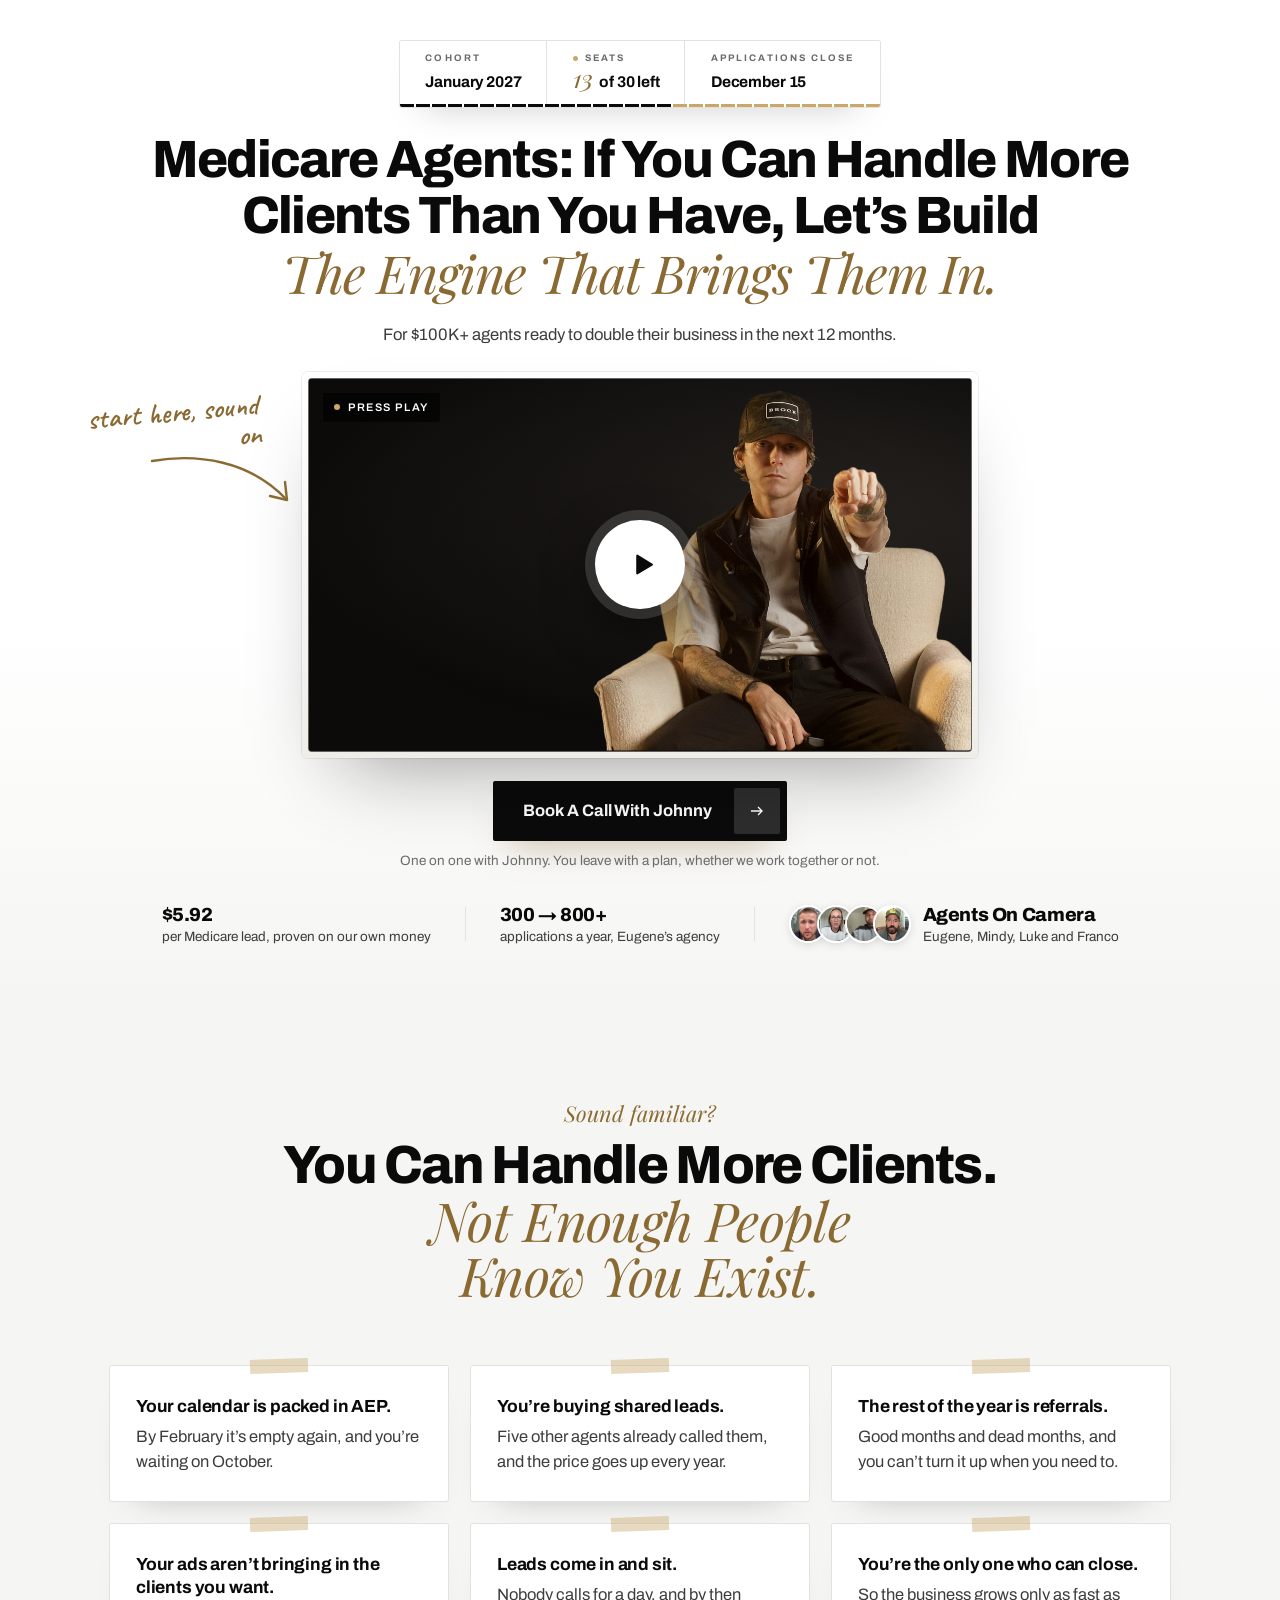
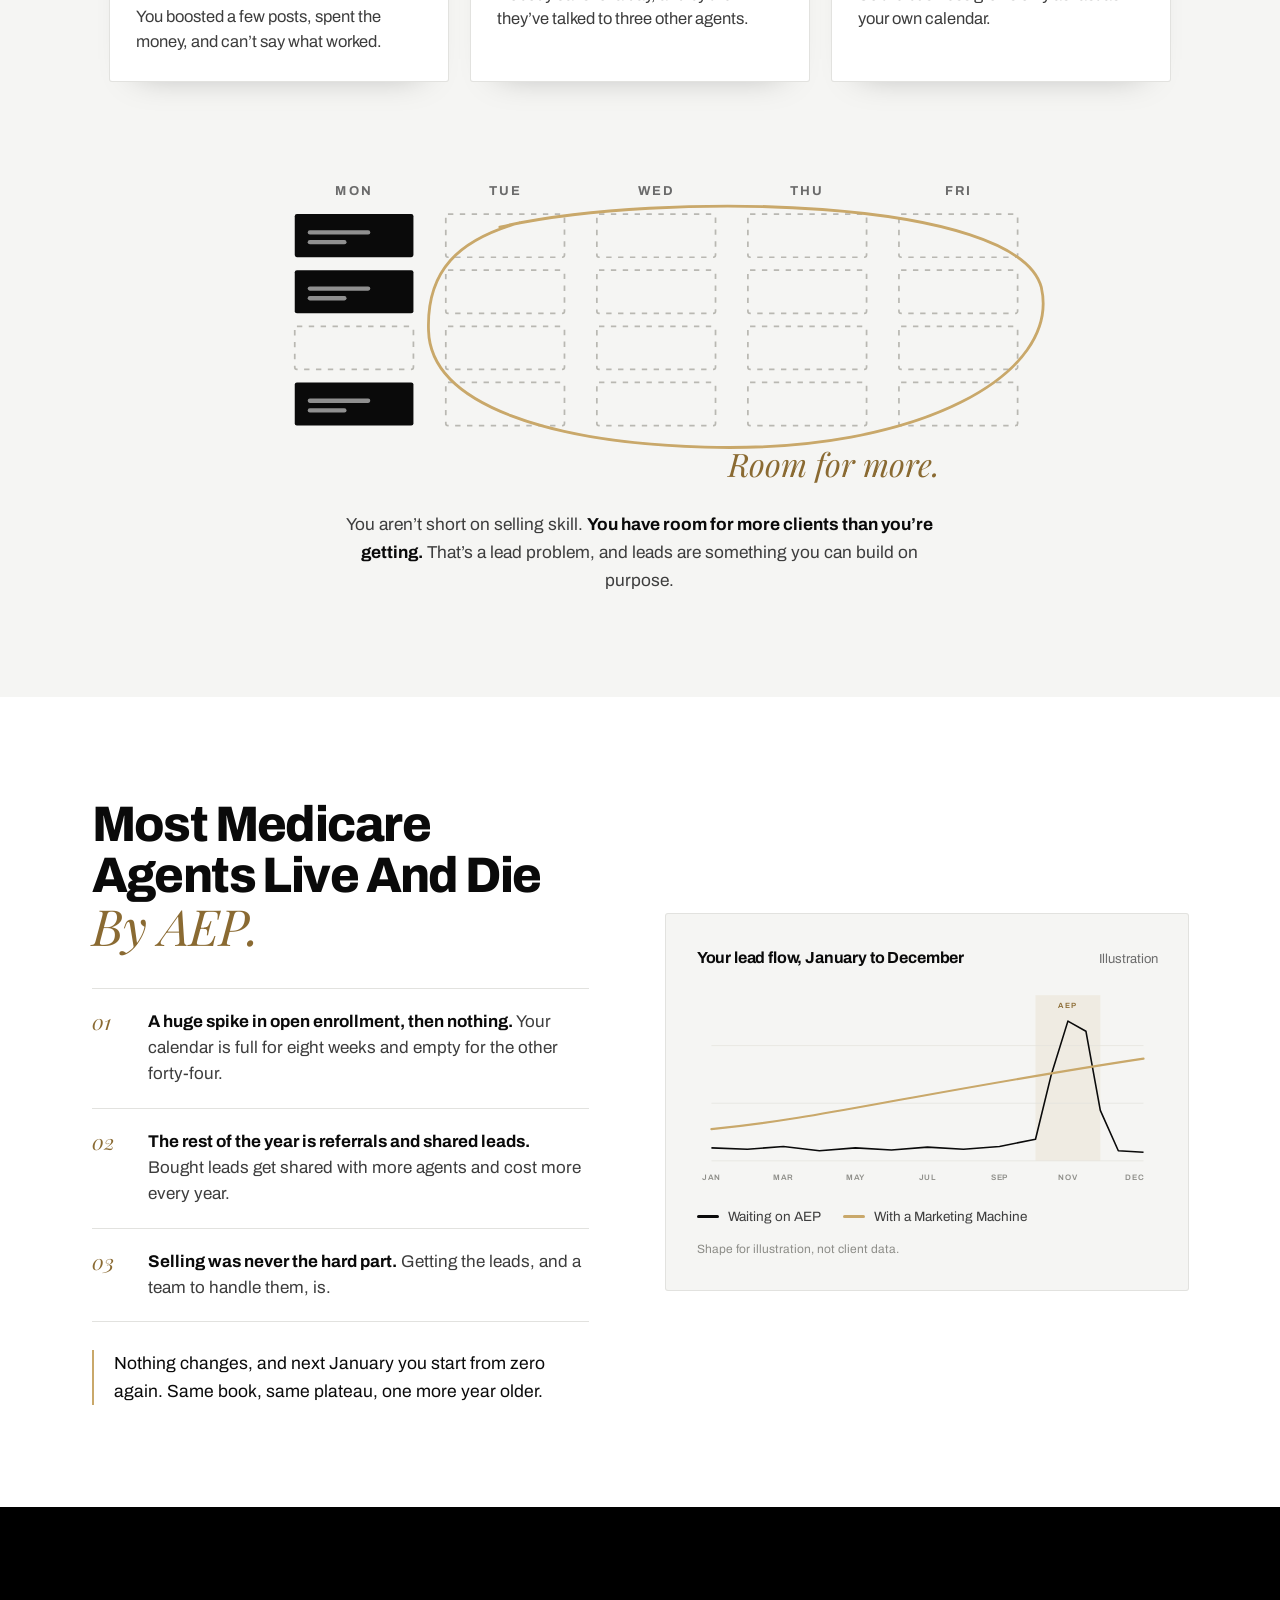
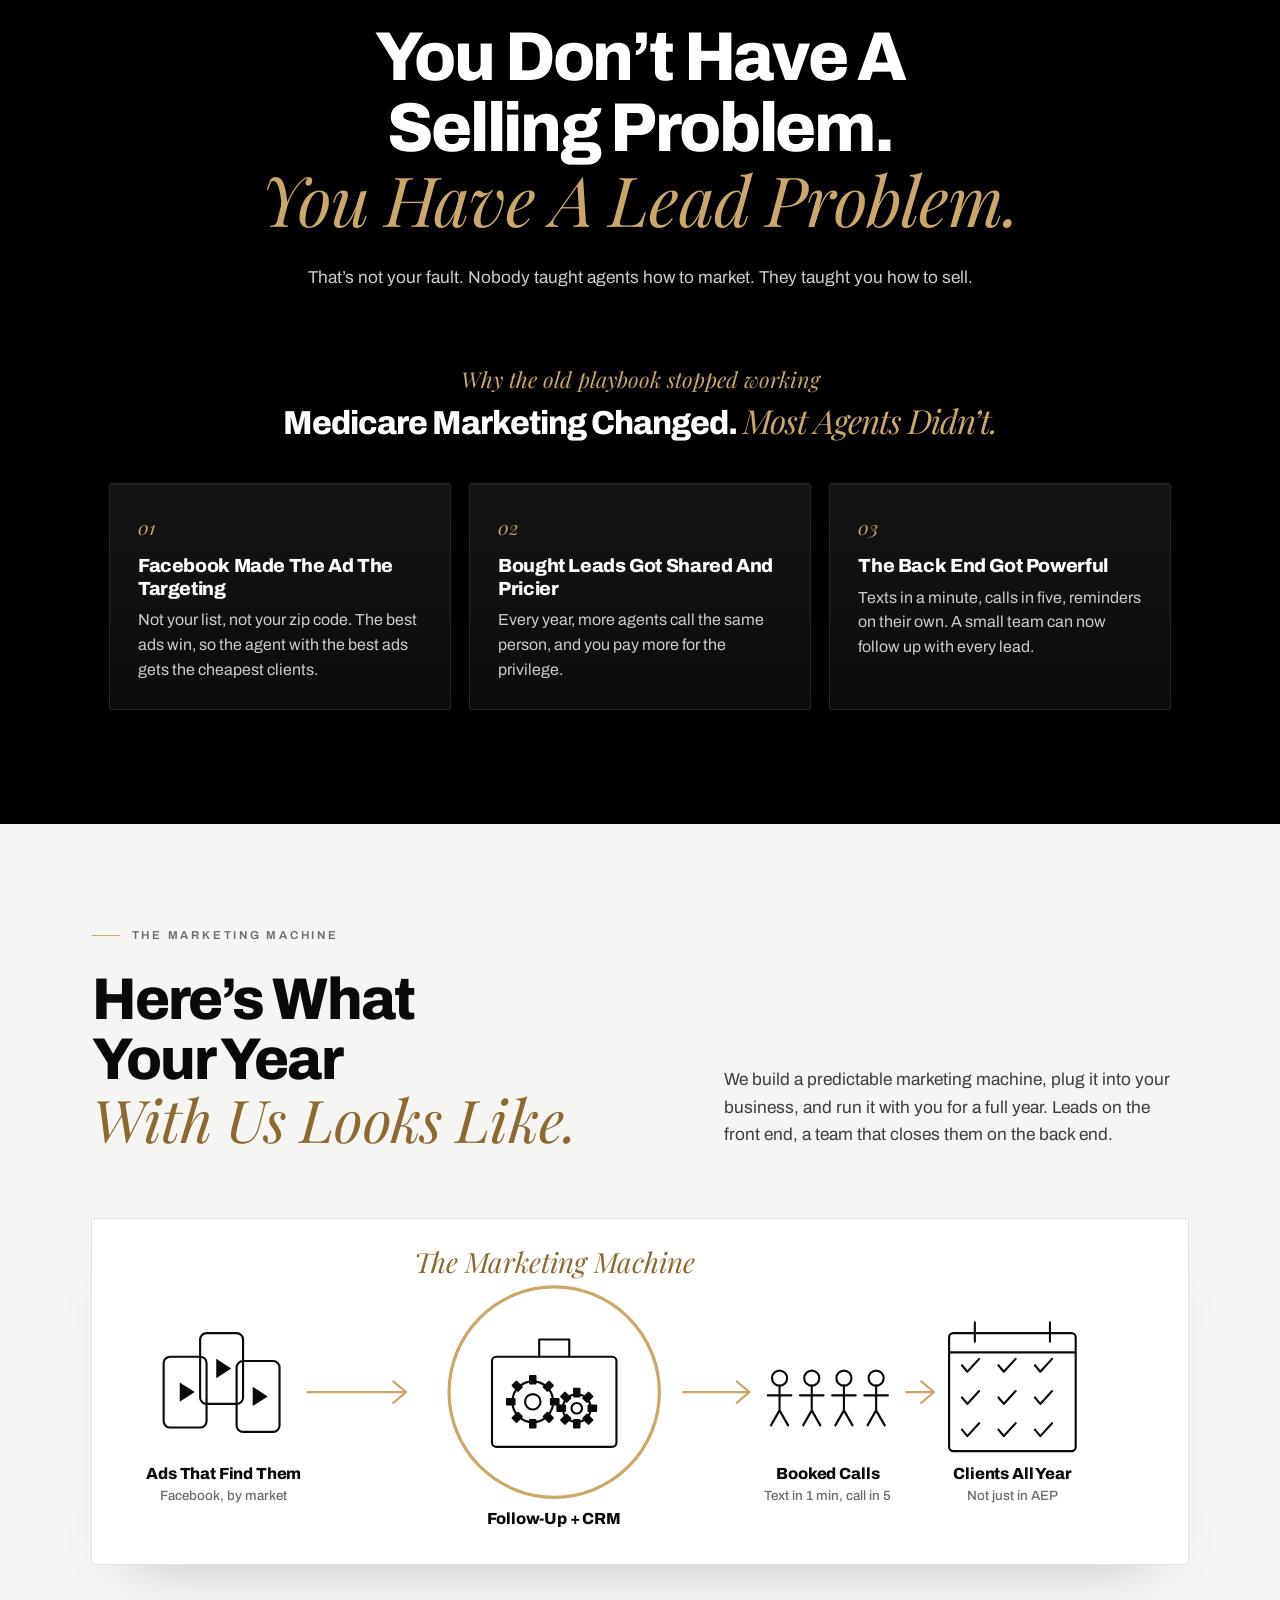
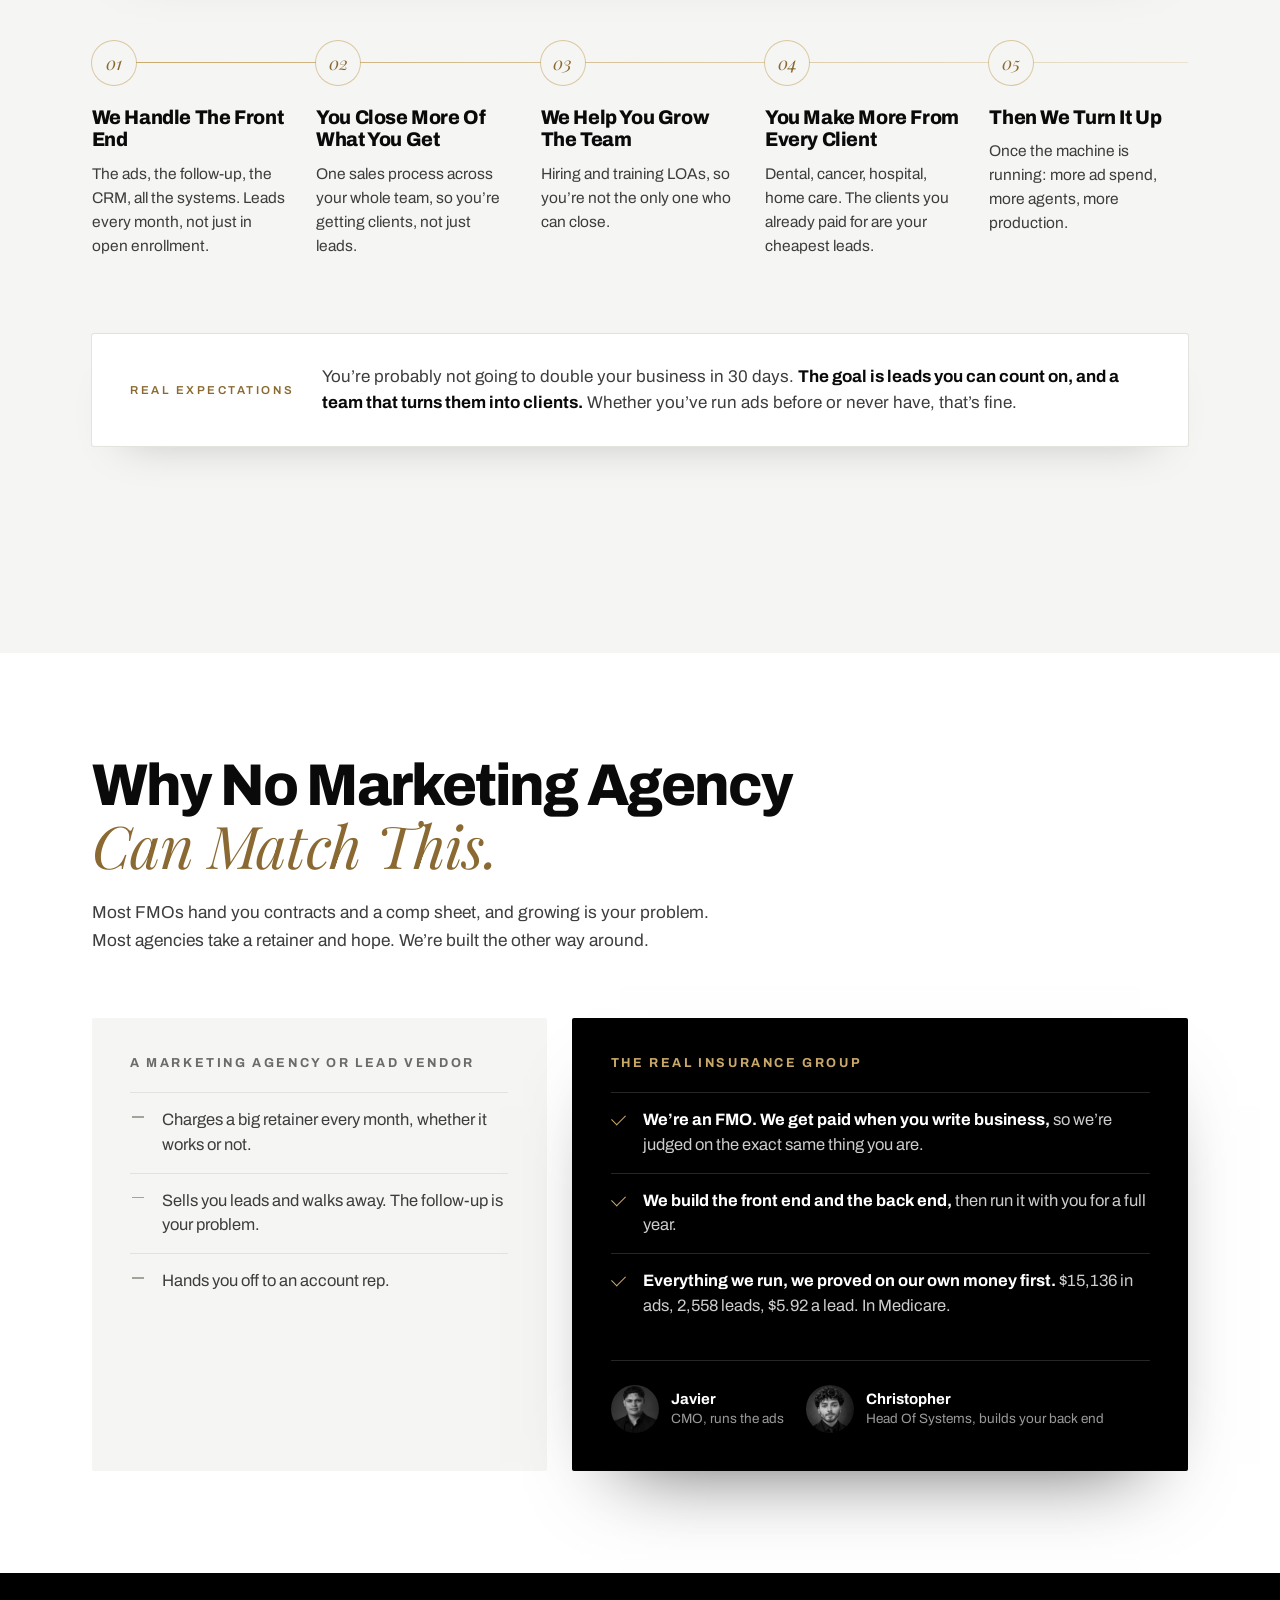
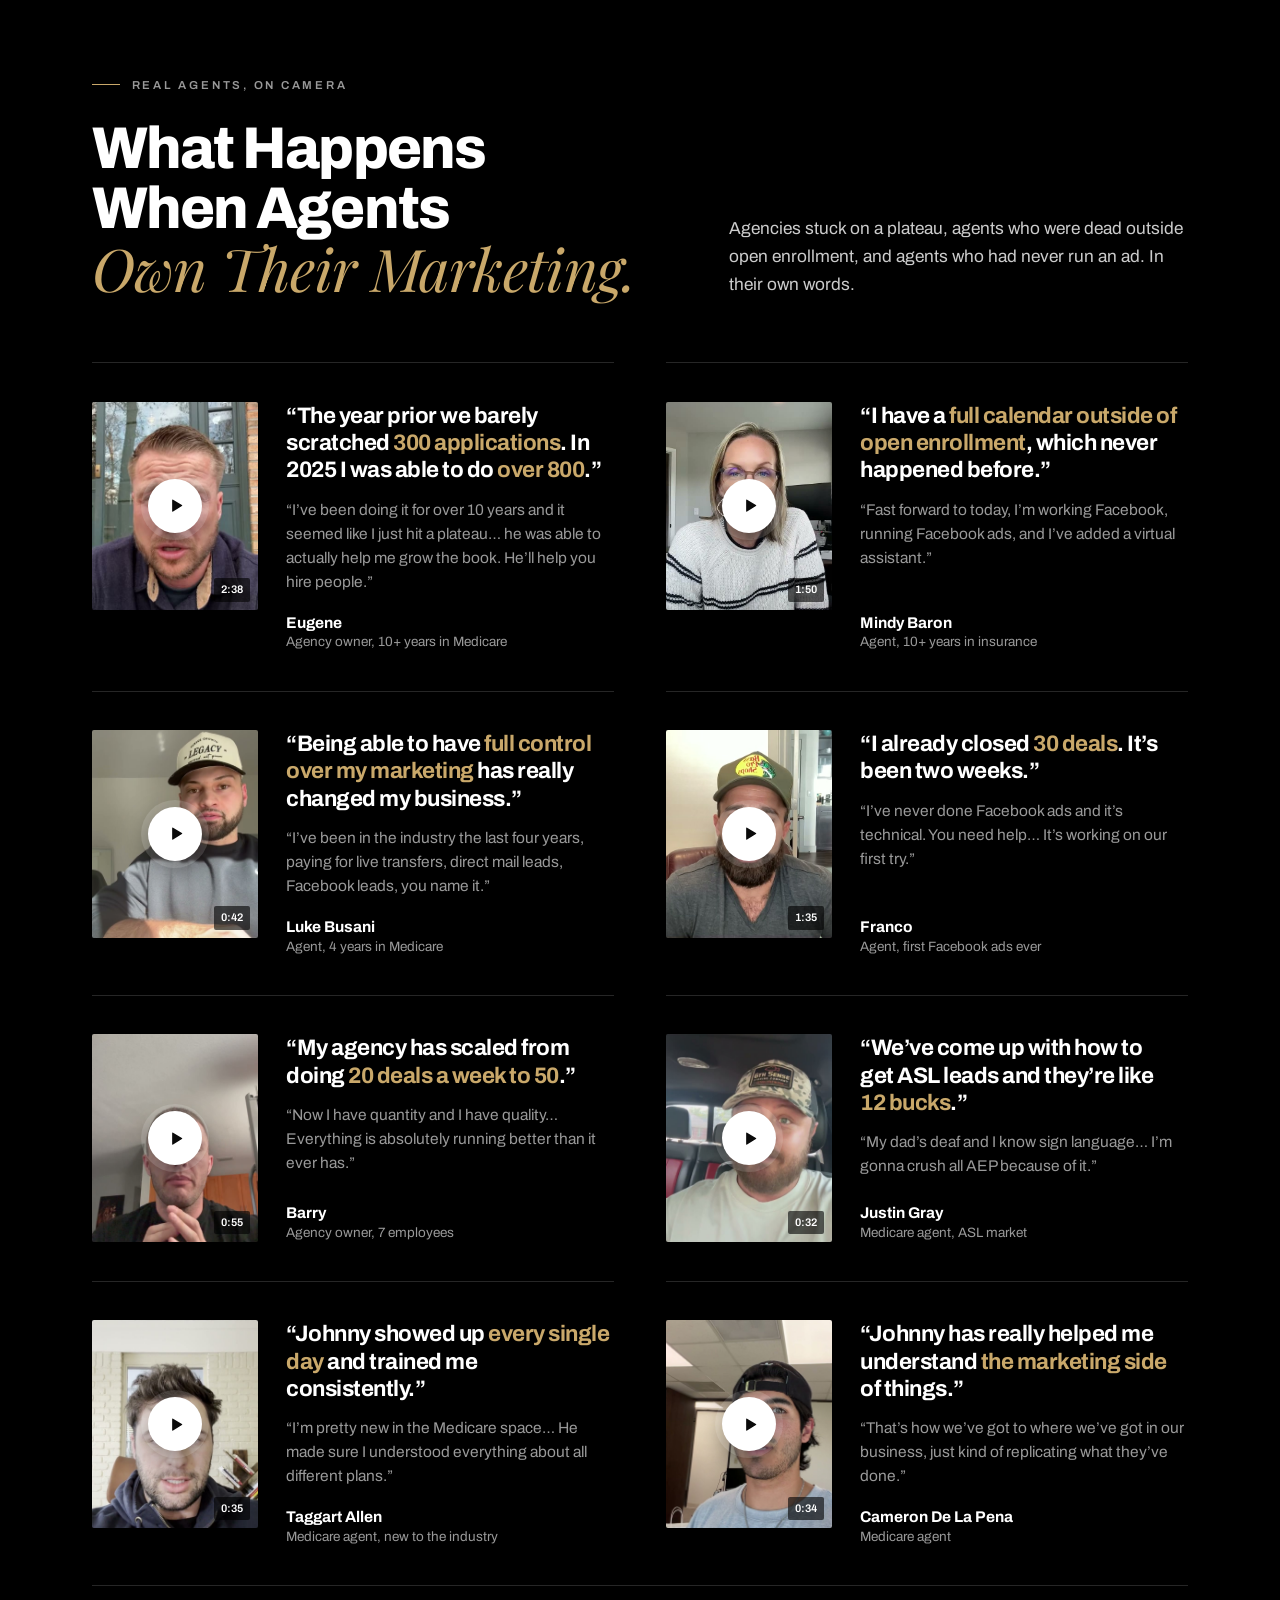
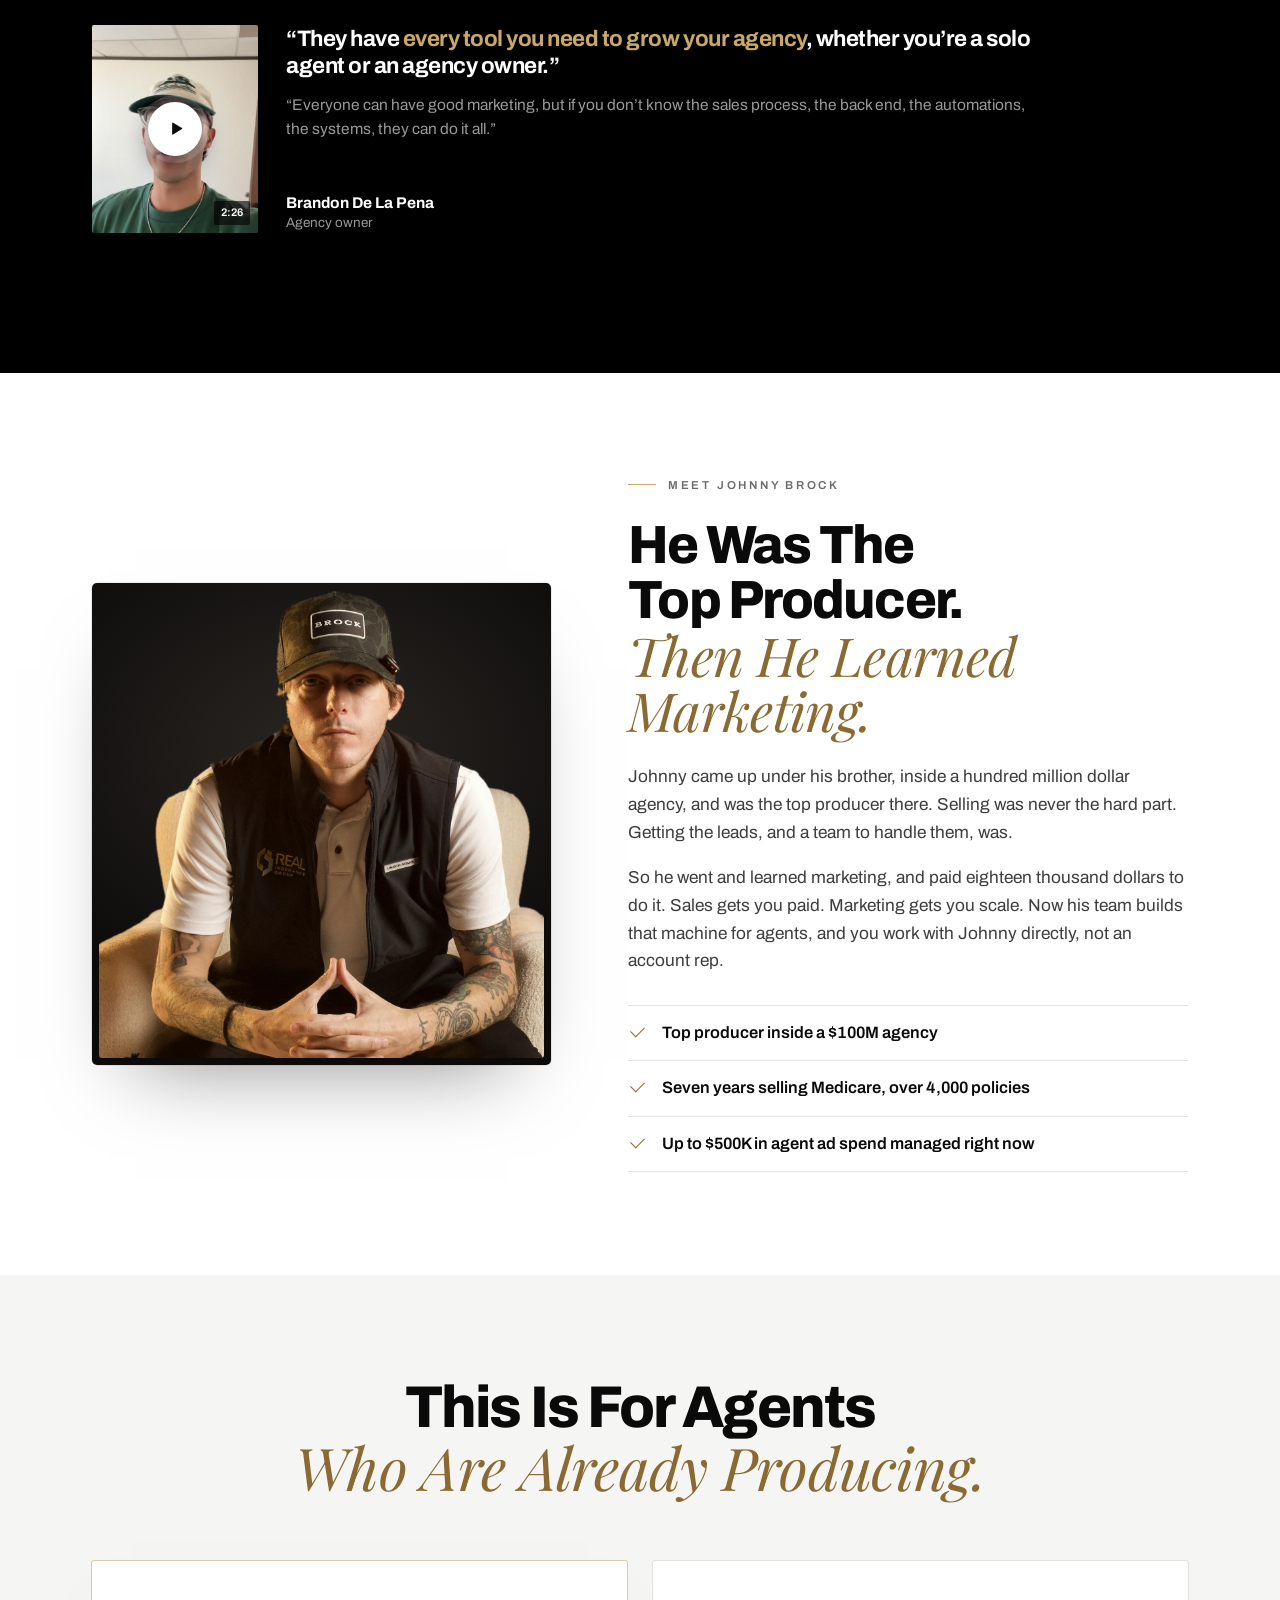
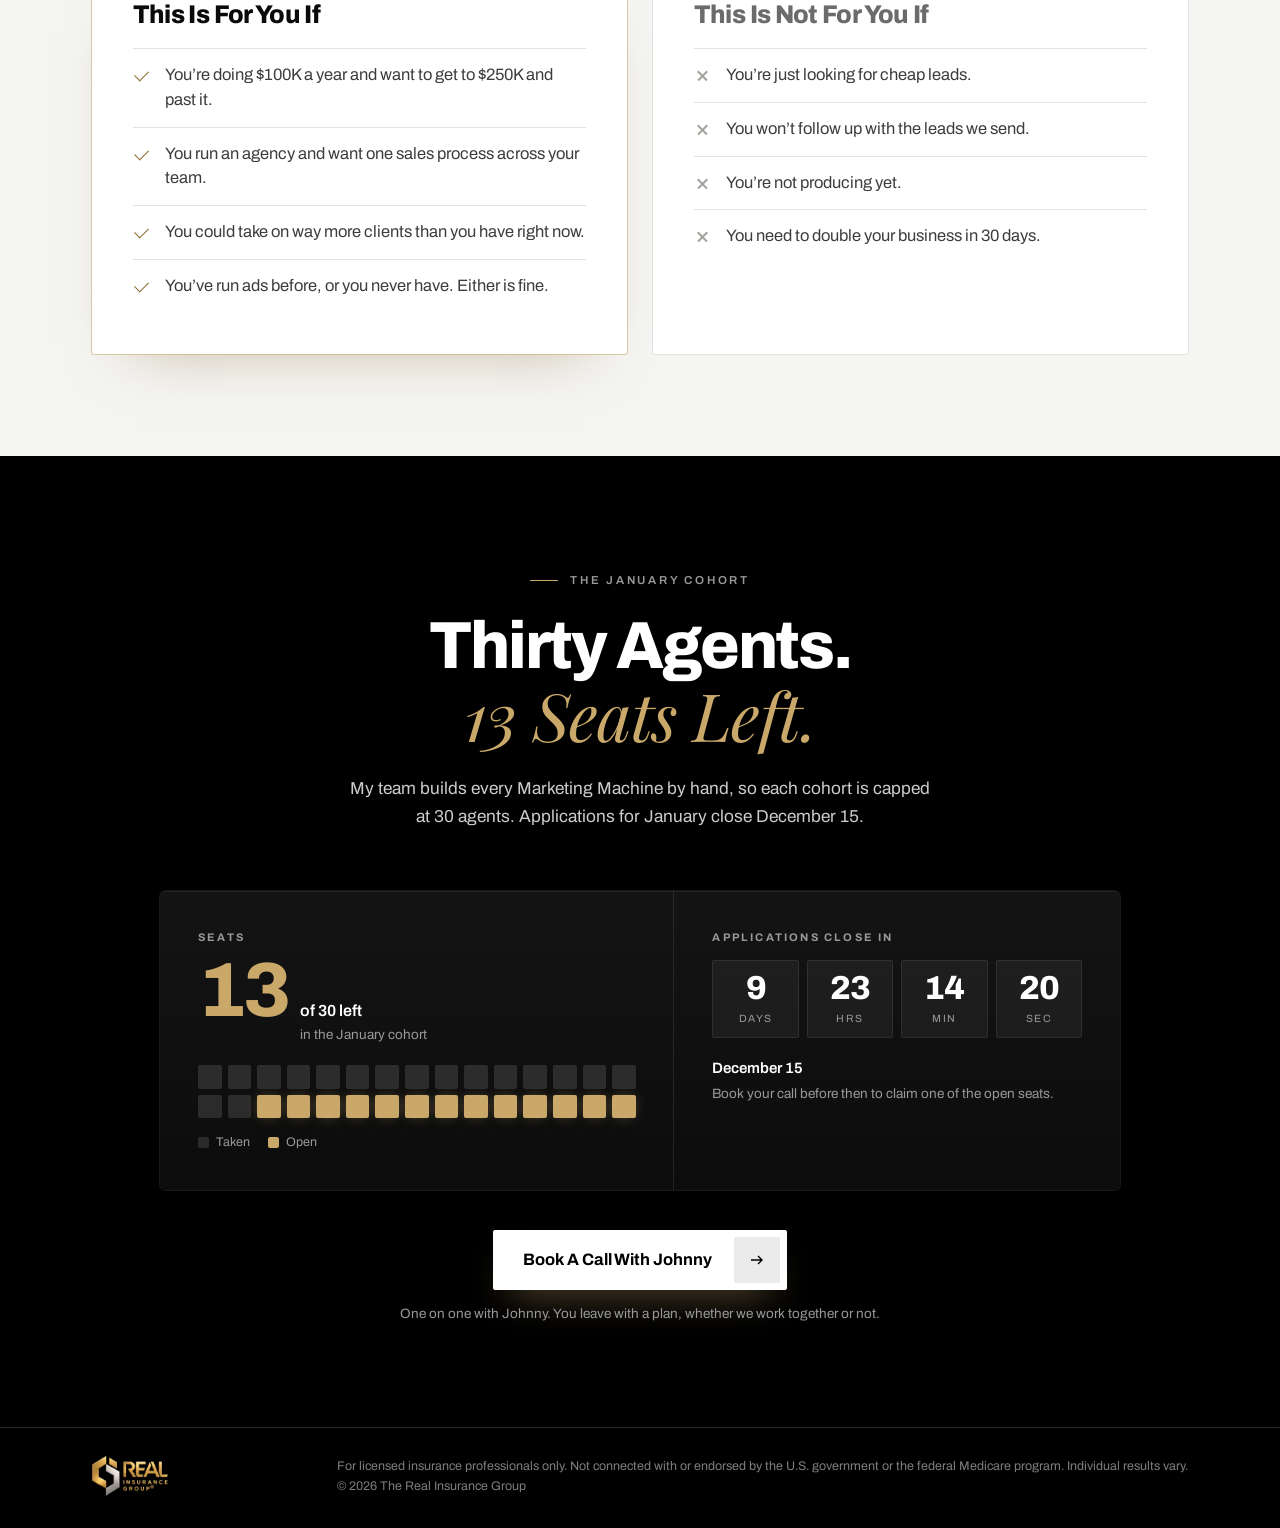
==== commit bb8b97c6: "Survey posts to this funnel's own GHL webhook Co-Authored-By: Claude Fable 5.2 <noreply@anthropic.co" ====
--- a/index.html
+++ b/index.html
@@ -970,6 +970,6 @@
   });
 })();
 </script>
-<script src="survey.js?v=1"></script>
+<script src="survey.js?v=2"></script>
 </body>
 </html>
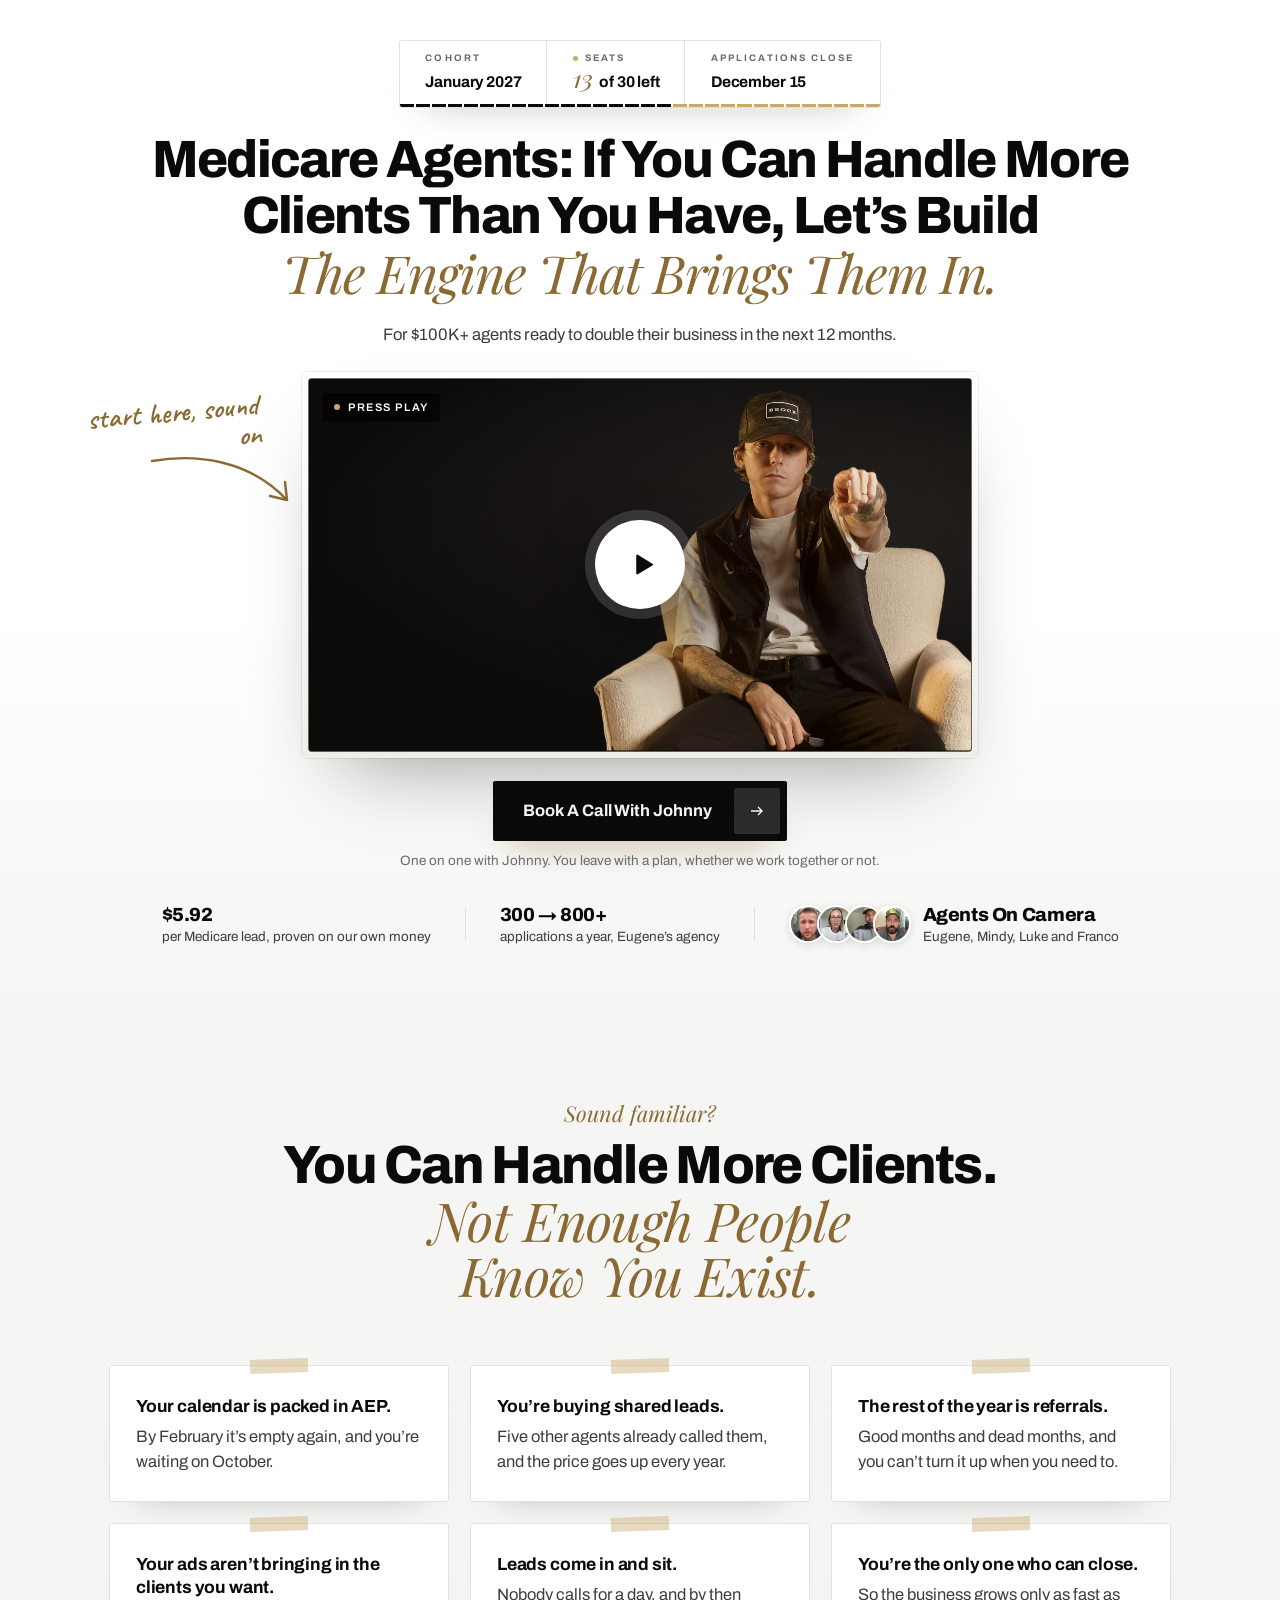
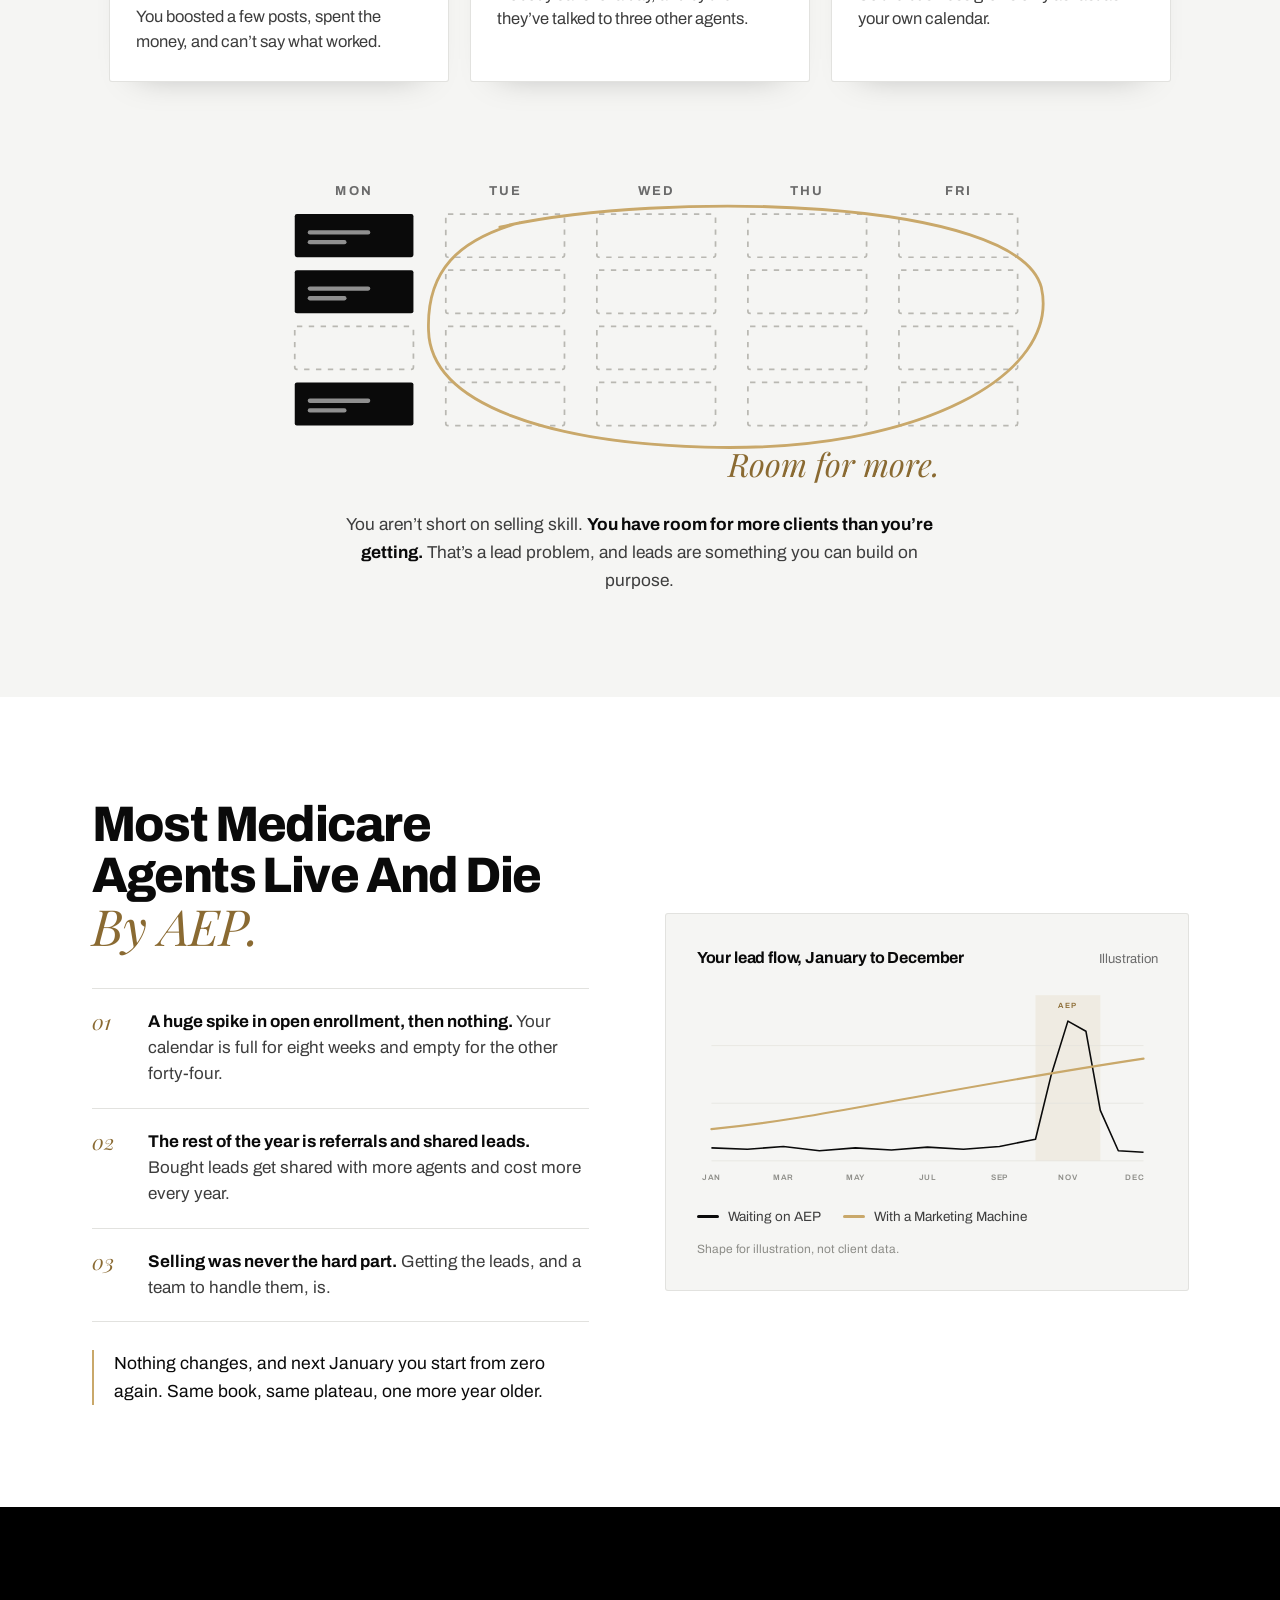
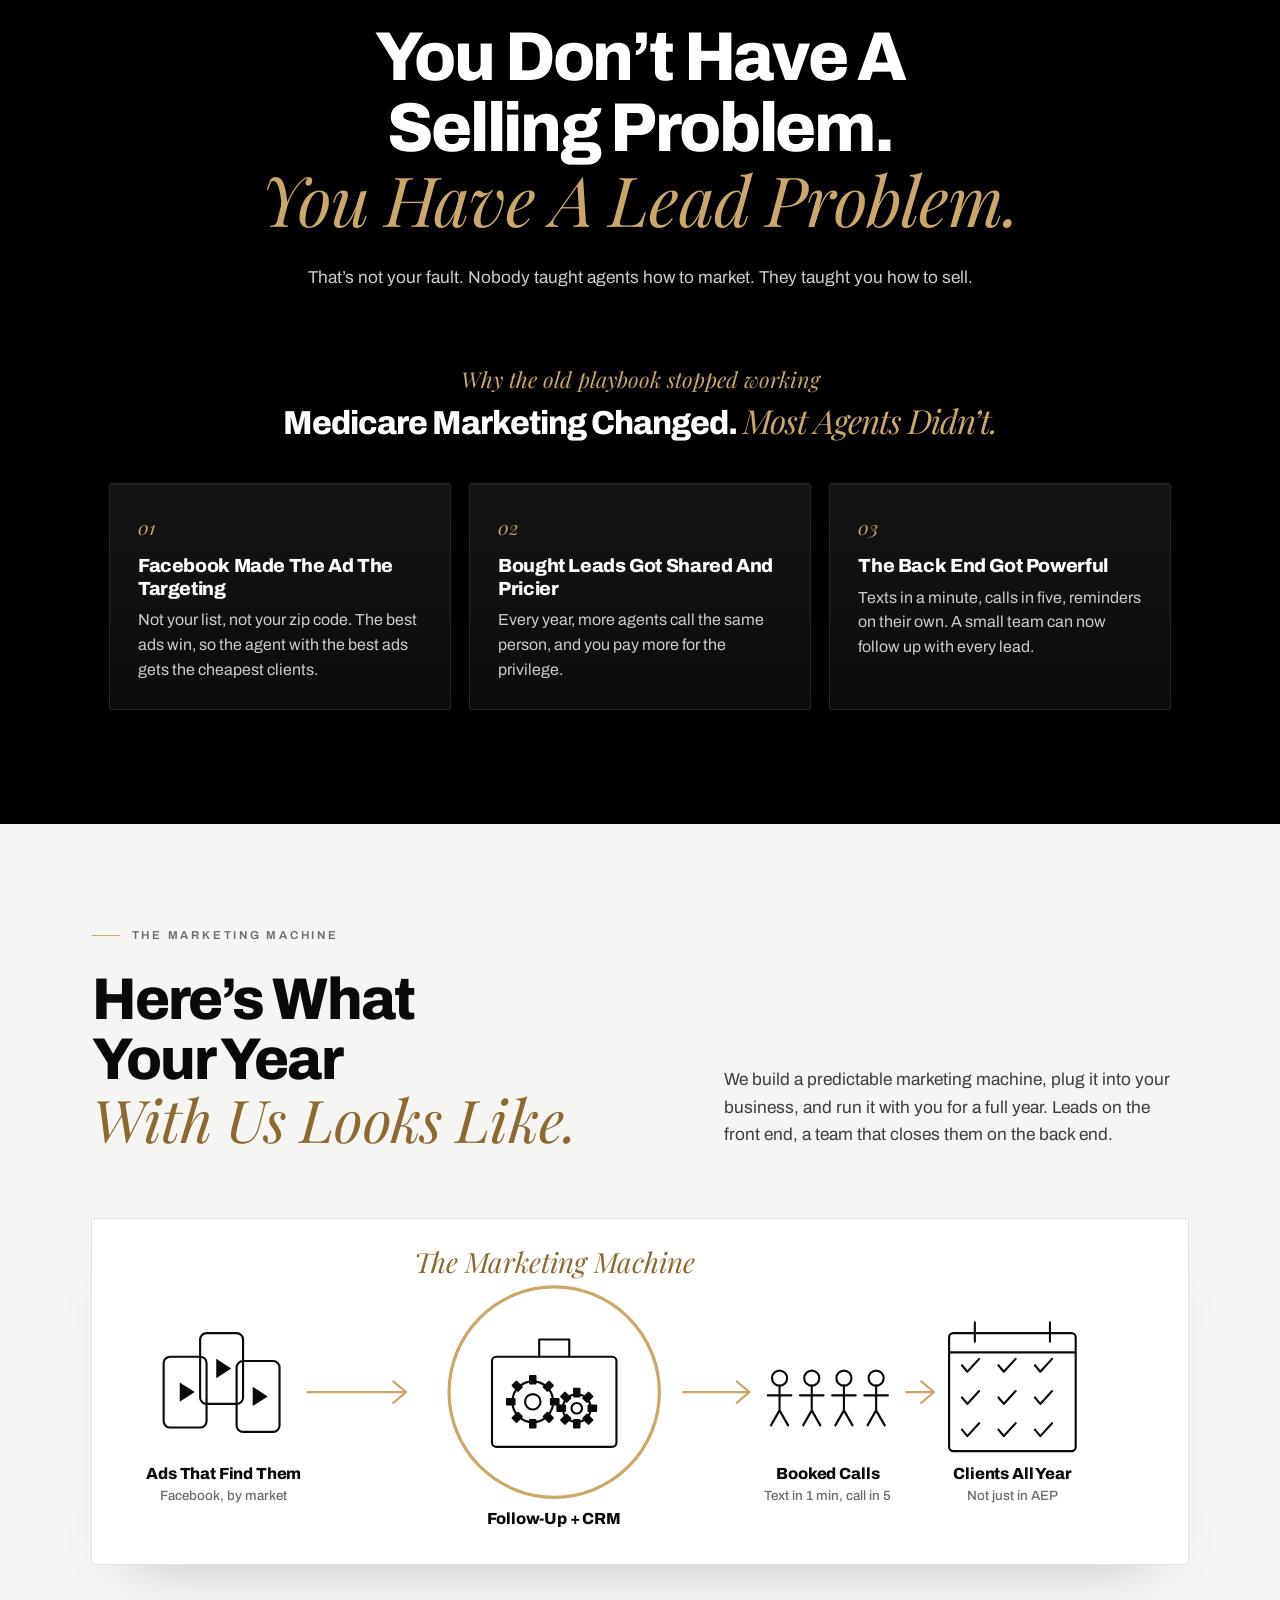
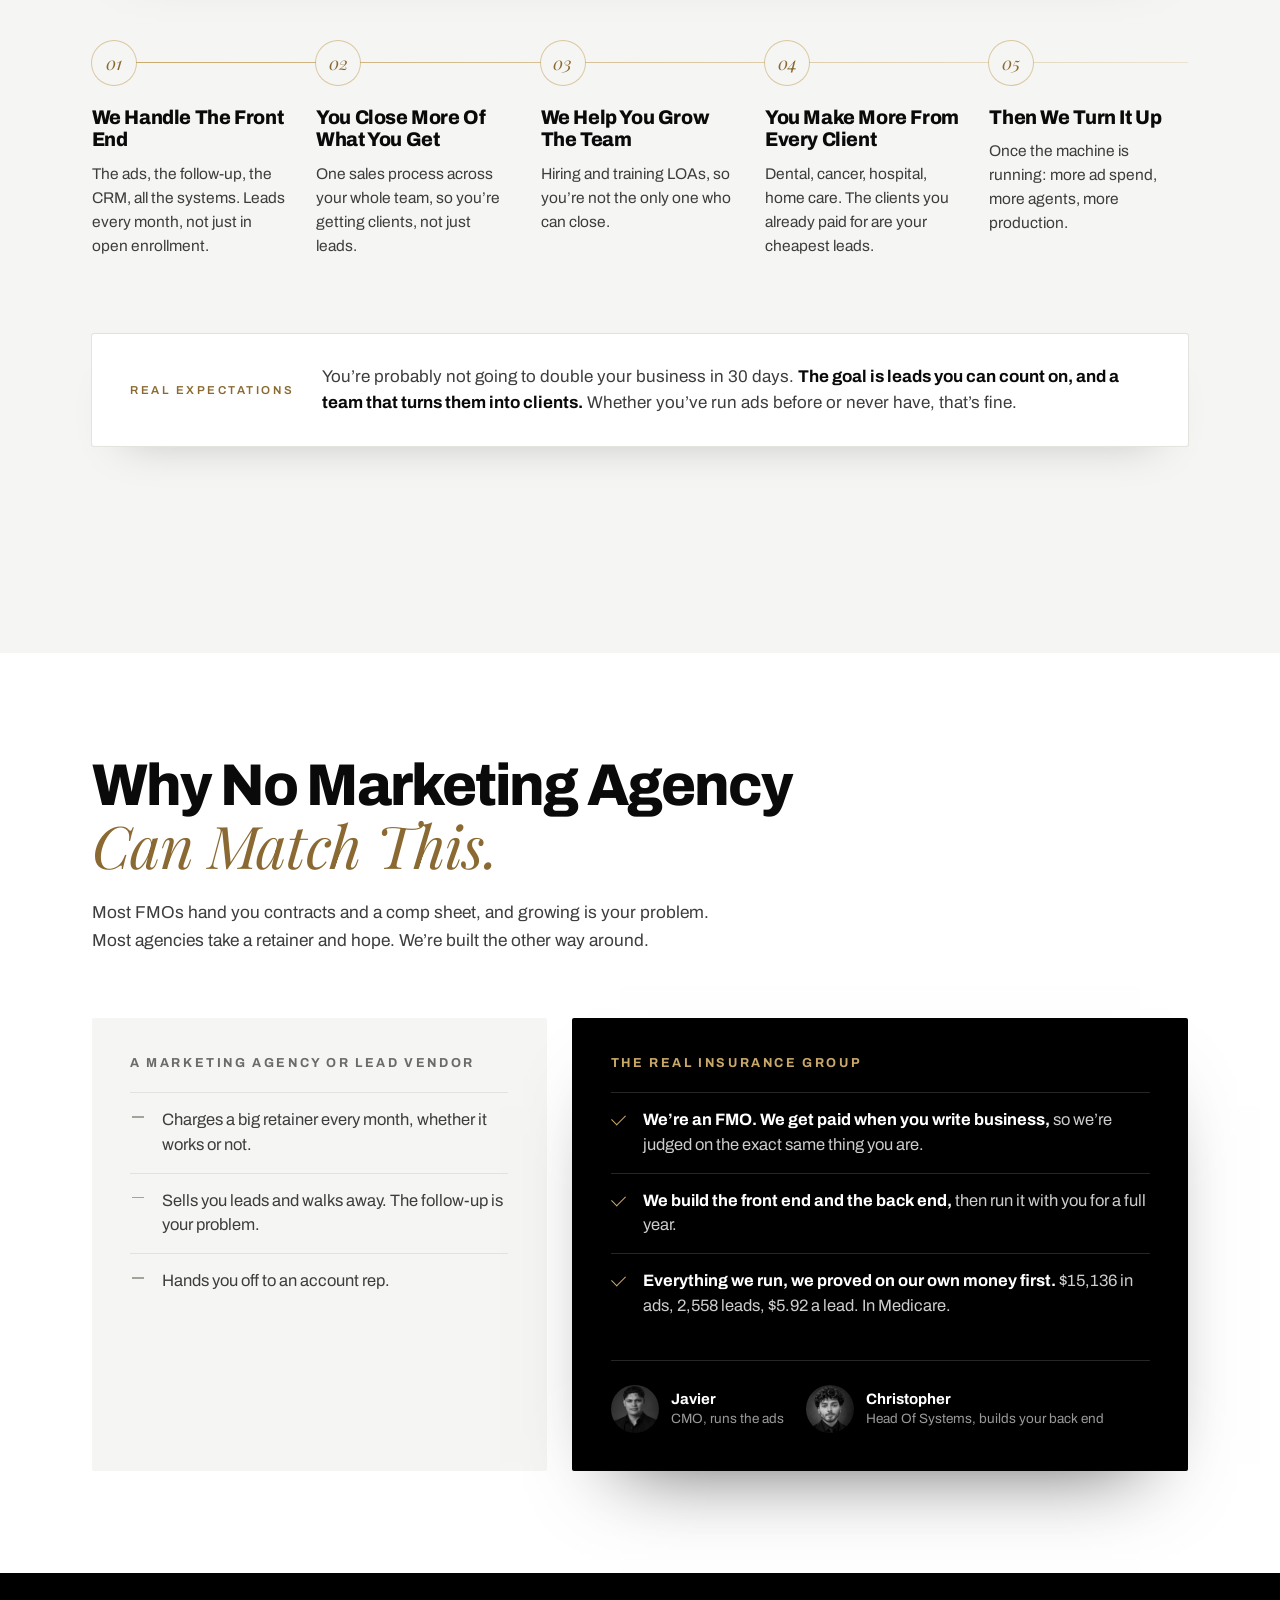
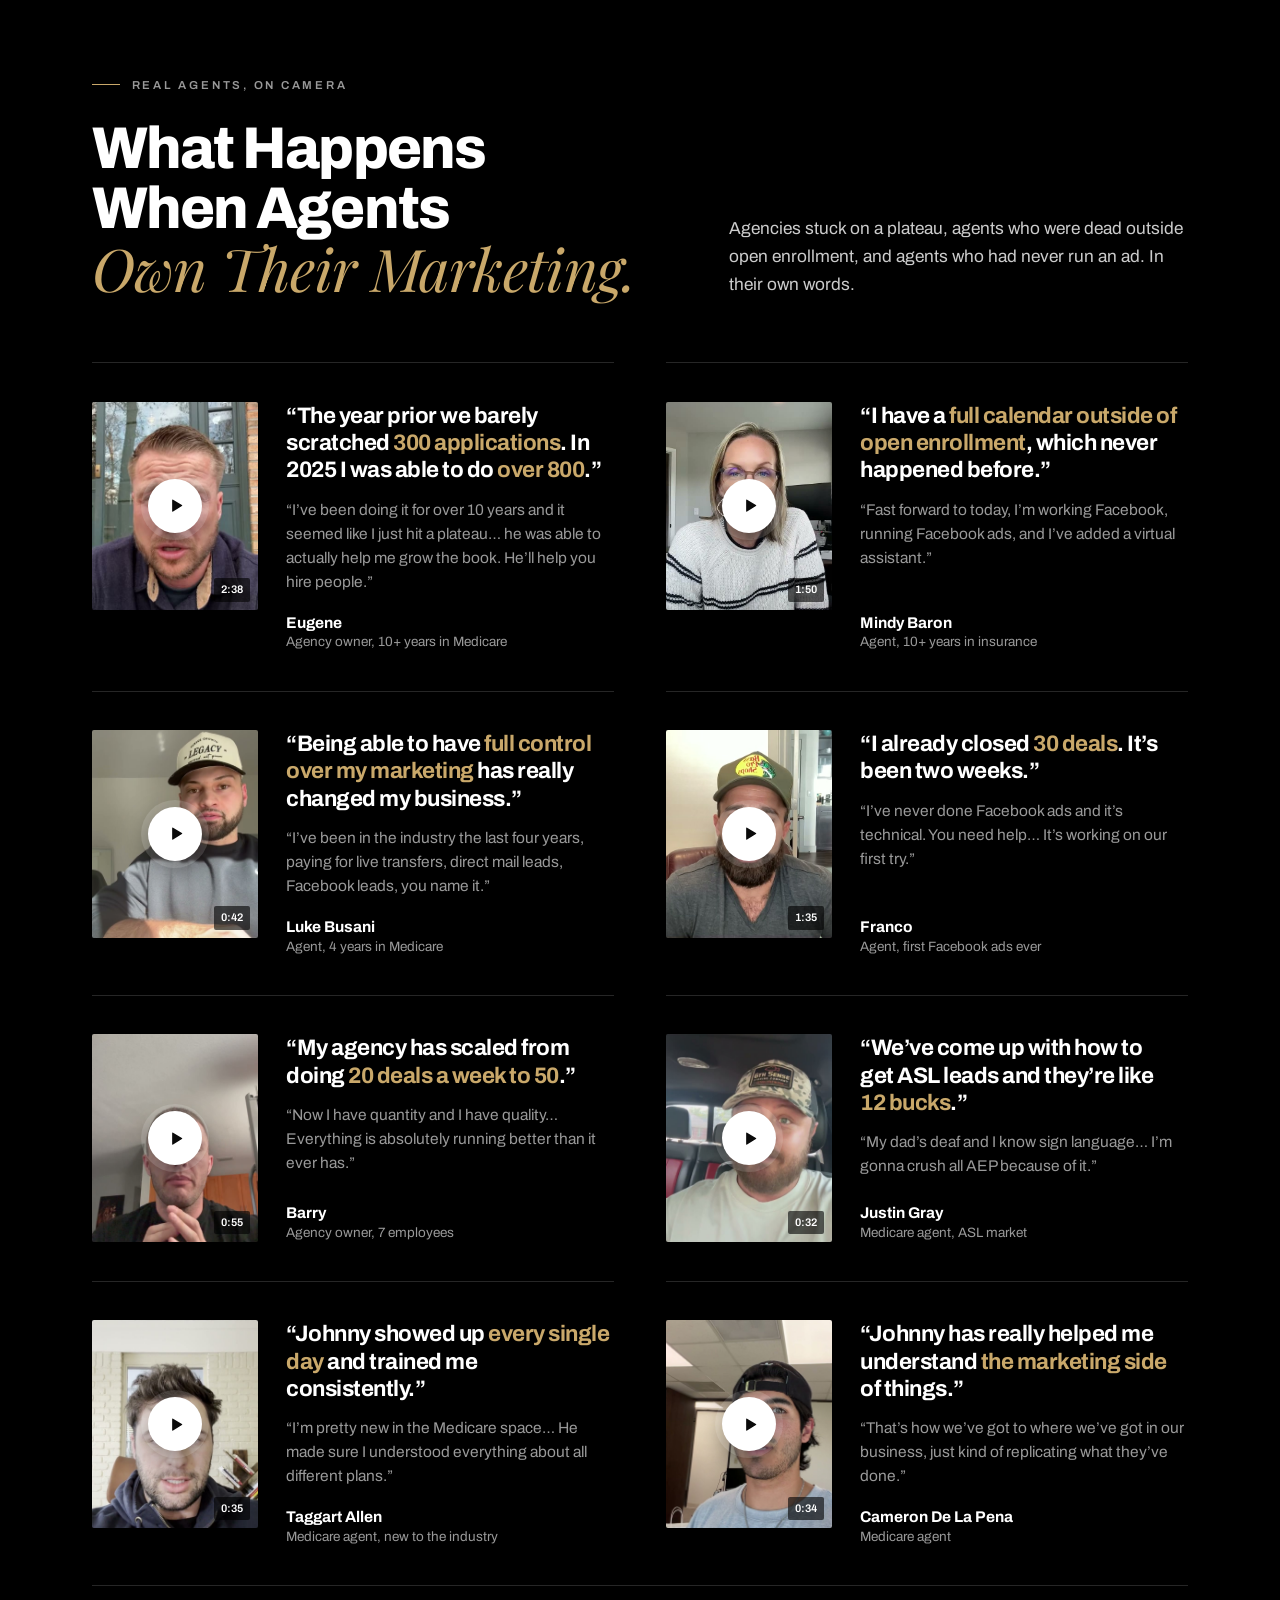
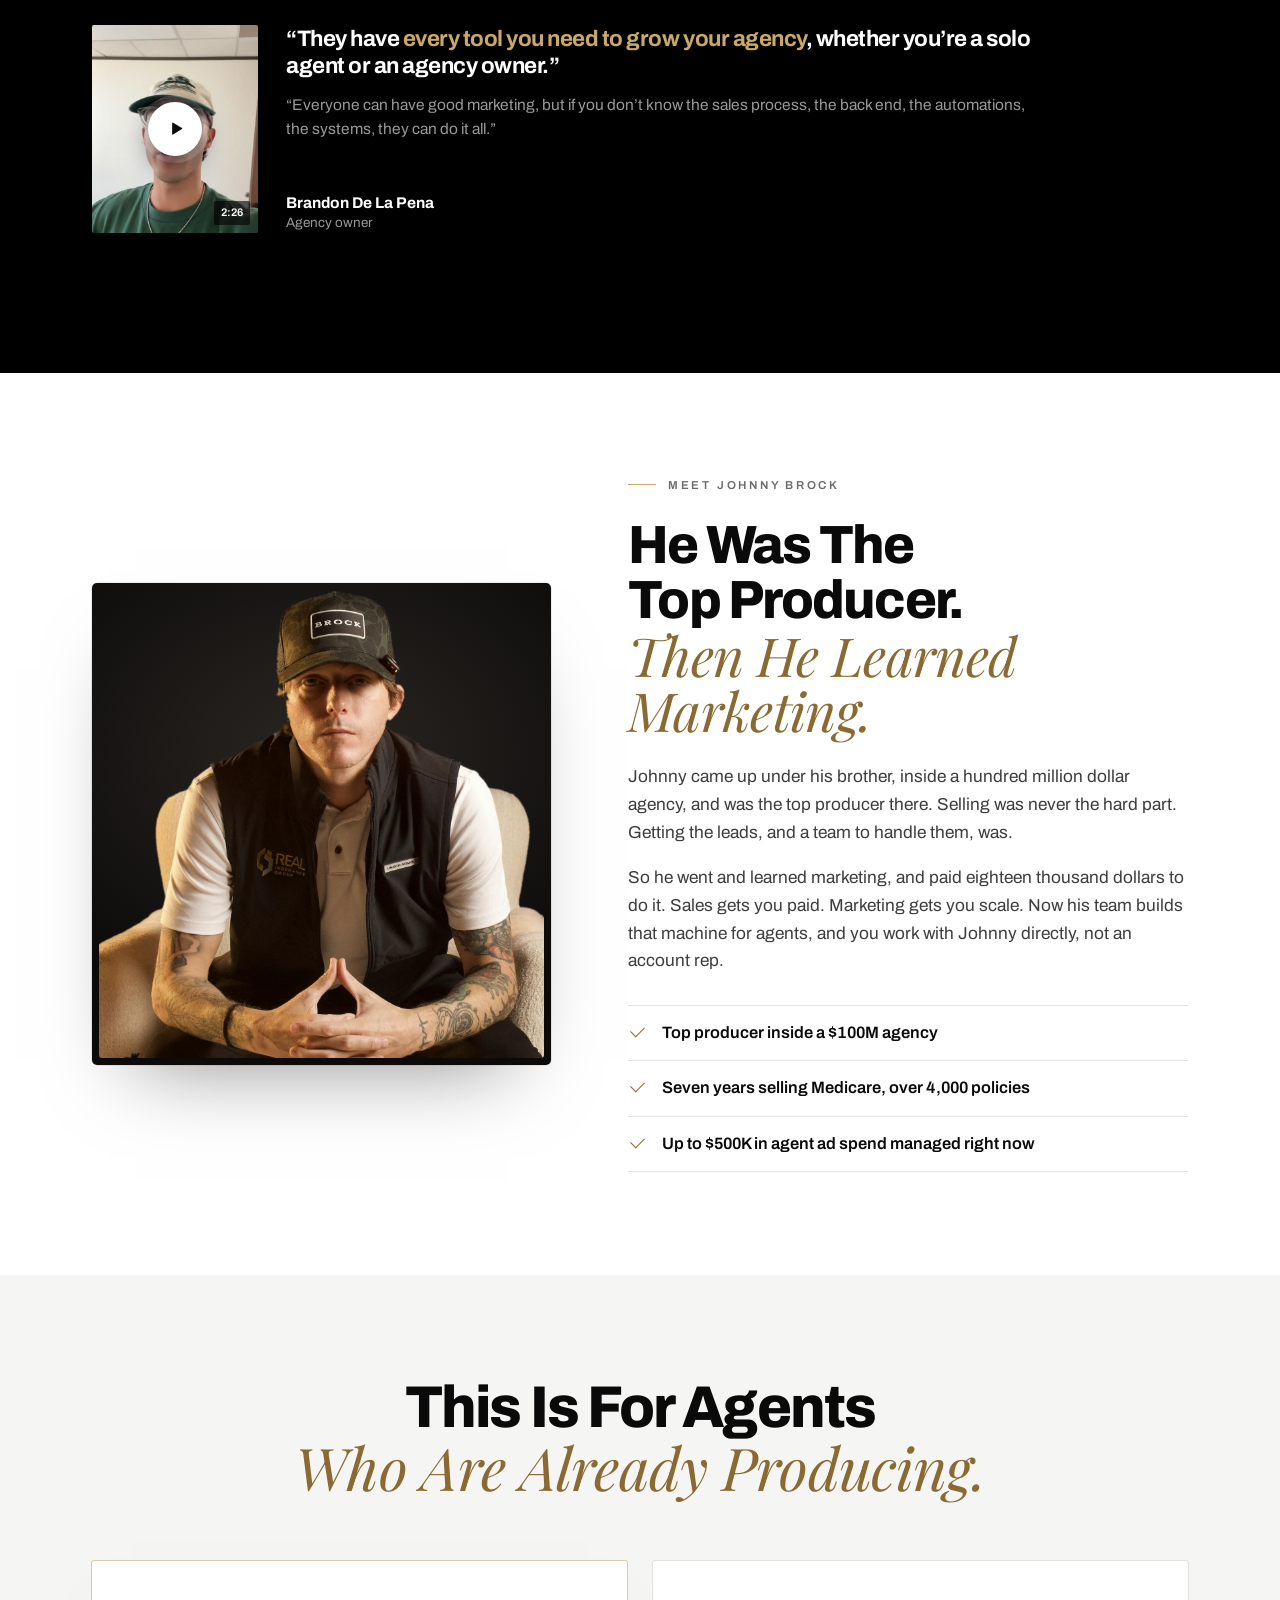
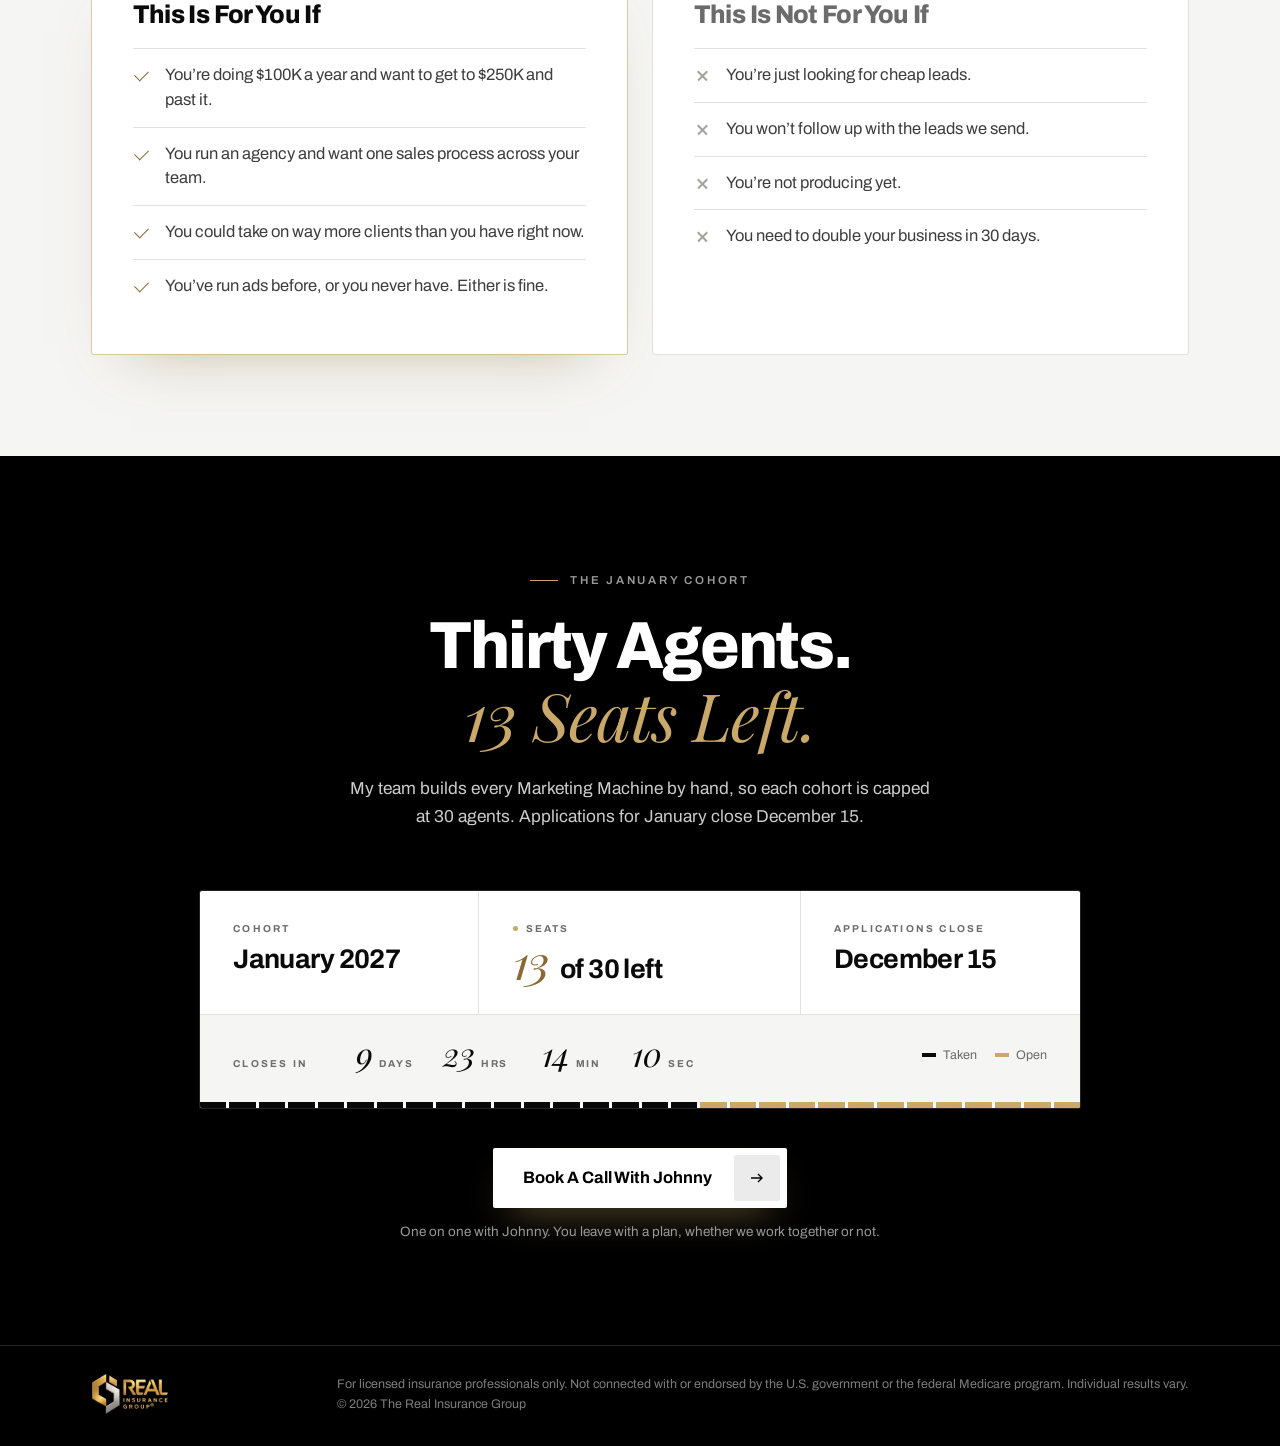
==== commit 845b60dc: "Bottom cohort block as a white ledger panel, matching the top bar Co-Authored-By: Claude Fable 5.2 <" ====
--- a/index.html
+++ b/index.html
@@ -441,39 +441,47 @@
 .cohort-bar .meter i{flex:1;background:var(--ink)}
 .cohort-bar .meter i.open{background:var(--gold)}
 .cohort-bar+h1{margin-top:clamp(18px,3svh,34px)!important}
-.seats{display:grid;grid-template-columns:repeat(15,1fr);gap:6px}
-.seats i{aspect-ratio:1;border-radius:2px;background:rgba(255,255,255,.12)}
-.seats i.open{background:var(--gold);box-shadow:0 0 14px -4px rgba(201,168,106,.7)}
-.js .seats i.open{opacity:0;transform:scale(.6);transition:opacity .5s var(--ease),transform .5s var(--ease)}
-.js .seats.in i.open{opacity:1;transform:none}
-.cohort{display:grid;grid-template-columns:minmax(0,1.15fr) minmax(0,1fr);max-width:960px;margin:clamp(40px,5vw,60px) auto 0;text-align:left;border-radius:6px;background:linear-gradient(180deg,#141414,#0c0c0c);box-shadow:0 0 0 1px rgba(255,255,255,.09),0 1px 0 rgba(255,255,255,.06) inset,0 40px 80px -40px rgba(0,0,0,.8)}
-.cohort>div{padding:clamp(24px,3vw,38px)}
-.cohort>div+div{border-left:1px solid rgba(255,255,255,.09)}
-.ck{font-size:11px;font-weight:700;letter-spacing:.2em;text-transform:uppercase;color:var(--on-d-m)}
-.cn{display:flex;align-items:baseline;gap:12px;margin:10px 0 20px}
-.cn strong{font-size:clamp(56px,6vw,84px);font-weight:800;line-height:.9;letter-spacing:-.04em;color:var(--gold)}
-.cn span{font-size:16px;color:#fff;font-weight:600}
-.cn span small{display:block;font-size:13.5px;font-weight:400;color:var(--on-d-m)}
-.legend{display:flex;gap:18px;margin-top:14px;font-size:12.5px;color:var(--on-d-m)}
+.cohort{max-width:880px;margin:clamp(40px,5vw,60px) auto 0;text-align:left;border-radius:var(--r);background:#fff;color:var(--ink);overflow:hidden;box-shadow:0 0 0 1px rgba(255,255,255,.14),0 50px 90px -50px rgba(0,0,0,.9)}
+.c-top{display:grid;grid-template-columns:1fr 1.15fr 1fr}
+.c-top>div{padding:clamp(20px,2.4vw,30px) clamp(20px,2.6vw,34px)}
+.c-top>div+div{box-shadow:-1px 0 0 var(--line)}
+.ck{display:flex;align-items:center;gap:8px;font-size:10px;font-weight:700;letter-spacing:.22em;text-transform:uppercase;color:var(--muted)}
+.ck .dot{width:5px;height:5px;border-radius:50%;background:var(--gold);animation:pulse 2.4s var(--ease) infinite}
+.cv{margin-top:8px;font-size:clamp(20px,2.1vw,27px);font-weight:700;letter-spacing:-.022em;line-height:1.1;white-space:nowrap}
+.cv em{display:inline-block;font-family:var(--serif);font-style:italic;font-weight:400;font-size:1.75em;line-height:.6;color:var(--gold-ink);margin-right:6px;transform:translateY(2px)}
+.c-bot{display:flex;align-items:center;justify-content:space-between;gap:20px 32px;flex-wrap:wrap;padding:clamp(16px,1.8vw,22px) clamp(20px,2.6vw,34px) clamp(22px,2.4vw,30px);border-top:1px solid var(--line);background:var(--paper)}
+.cd{display:flex;align-items:baseline;gap:clamp(14px,1.8vw,24px)}
+.cd .ck{margin-right:4px}
+.cd div{display:flex;align-items:baseline;gap:6px}
+.cd b{font-family:var(--serif);font-style:italic;font-weight:400;font-size:clamp(26px,2.6vw,34px);line-height:1;color:var(--ink);font-variant-numeric:tabular-nums;min-width:1.15em;text-align:right}
+.cd small{font-size:10px;font-weight:700;letter-spacing:.18em;text-transform:uppercase;color:var(--muted)}
+.cdate{font-size:14px;color:var(--body);line-height:1.5}
+.legend{display:flex;gap:18px;font-size:12.5px;color:var(--muted)}
 .legend span{display:inline-flex;align-items:center;gap:7px}
-.legend i{width:11px;height:11px;border-radius:2px;background:rgba(255,255,255,.12)}
+.legend i{width:14px;height:4px;background:var(--ink)}
 .legend i.open{background:var(--gold)}
-.cd{display:grid;grid-template-columns:repeat(4,1fr);gap:8px;margin:14px 0 18px}
-.cd div{padding:12px 4px 10px;border-radius:2px;background:rgba(255,255,255,.05);box-shadow:inset 0 0 0 1px rgba(255,255,255,.08);text-align:center}
-.cd b{display:block;font-size:clamp(26px,2.6vw,34px);font-weight:800;letter-spacing:-.03em;color:#fff;font-variant-numeric:tabular-nums;line-height:1}
-.cd small{display:block;margin-top:6px;font-size:10.5px;letter-spacing:.14em;text-transform:uppercase;color:var(--on-d-m)}
-.cdate{font-size:15px;color:#fff;font-weight:600}
-.cdate small{display:block;margin-top:4px;font-size:13.5px;font-weight:400;color:var(--on-d-m);line-height:1.5}
+.seats{display:flex;gap:3px;height:6px}
+.seats i{flex:1;background:var(--ink)}
+.seats i.open{background:var(--gold)}
+.js .seats i.open{transform:scaleX(0);transform-origin:left;transition:transform .5s var(--ease)}
+.js .seats.in i.open{transform:none}
 @media (max-width:760px){
   .cohort-bar{display:grid;margin-left:2px;margin-right:2px}
   .cohort-bar>span{padding:9px 10px 12px}
   .cohort-bar small{font-size:8.5px;letter-spacing:.16em;gap:5px}
   .cohort-bar strong{font-size:13.5px}
-  .cohort{grid-template-columns:1fr}
-  .cohort>div+div{border-left:0;border-top:1px solid rgba(255,255,255,.09)}
-  .seats{grid-template-columns:repeat(10,1fr)}
+  .c-top{grid-template-columns:1fr 1fr}
+  .c-top>div:first-child{grid-column:1/-1;box-shadow:0 1px 0 var(--line)}
+  .c-top>div:nth-child(2){box-shadow:none}
+  .c-top>div{padding:16px 18px}
+  .cv{font-size:19px}
+  .c-top .ck{font-size:9px;letter-spacing:.13em;white-space:nowrap}
+  .cd{flex-wrap:wrap;gap:6px 14px}
+  .cd .ck{flex-basis:100%}
+  .cd b{font-size:26px;min-width:0}
+  .seats{gap:2px}
 }
-@media (prefers-reduced-motion:reduce){.cohort-bar .dot{animation:none}.js .seats i.open{opacity:1;transform:none;transition:none}}
+@media (prefers-reduced-motion:reduce){.cohort-bar .dot{animation:none}.js .seats i.open{transform:none;transition:none}}
 </style>
 </head>
 <body>
@@ -840,17 +848,17 @@
     <h2 class="r">Thirty Agents. <em class="e"><span data-left>13</span> Seats Left.</em></h2>
     <p class="lead r">My team builds every Marketing Machine by hand, so each cohort is capped at <span data-total>30</span> agents. Applications for January close <span data-close-long>December 15</span>.</p>
     <div class="cohort r">
-      <div>
-        <p class="ck">Seats</p>
-        <p class="cn"><strong data-left>13</strong><span>of <span data-total>30</span> left<small>in the January cohort</small></span></p>
-        <div class="seats" id="seats" aria-hidden="true"></div>
+      <div class="c-top">
+        <div><p class="ck">Cohort</p><p class="cv">January 2027</p></div>
+        <div><p class="ck"><i class="dot" aria-hidden="true"></i>Seats</p><p class="cv"><em data-left>13</em> of <span data-total>30</span> left</p></div>
+        <div><p class="ck">Applications Close</p><p class="cv" data-close-long>December 15</p></div>
+      </div>
+      <div class="c-bot">
+        <div class="cd" id="cd" role="timer" aria-live="off"><p class="ck">Closes In</p><div><b data-cd="d">--</b><small>Days</small></div><div><b data-cd="h">--</b><small>Hrs</small></div><div><b data-cd="m">--</b><small>Min</small></div><div><b data-cd="s">--</b><small>Sec</small></div></div>
+        <p class="cdate" id="cdate" hidden></p>
         <p class="legend"><span><i></i>Taken</span><span><i class="open"></i>Open</span></p>
       </div>
-      <div>
-        <p class="ck">Applications close in</p>
-        <div class="cd" id="cd" role="timer" aria-live="off"><div><b data-cd="d">--</b><small>Days</small></div><div><b data-cd="h">--</b><small>Hrs</small></div><div><b data-cd="m">--</b><small>Min</small></div><div><b data-cd="s">--</b><small>Sec</small></div></div>
-        <p class="cdate" id="cdate"><span data-close-long>December 15</span><small>Book your call before then to claim one of the open seats.</small></p>
-      </div>
+      <div class="seats" id="seats" aria-hidden="true"></div>
     </div>
     <div class="cta r">
       <a class="btn" href="#book" data-apply>Book A Call With Johnny<i><svg viewBox="0 0 16 16" fill="none" stroke="currentColor" stroke-width="1.4"><path d="M2 8h11M9 4l4 4-4 4"/></svg></i></a>
@@ -896,7 +904,7 @@
     var g = document.getElementById('seats');
     if (g) {
       var taken = COHORT.total - COHORT.left, h = '';
-      for (var k = 0; k < COHORT.total; k++) h += k < taken ? '<i></i>' : '<i class="open" style="transition-delay:' + ((k - taken) * 70) + 'ms"></i>';
+      for (var k = 0; k < COHORT.total; k++) h += k < taken ? '<i></i>' : '<i class="open" style="transition-delay:' + ((k - taken) * 60) + 'ms"></i>';
       g.innerHTML = h;
       if ('IntersectionObserver' in window) { var io = new IntersectionObserver(function (es) { es.forEach(function (x) { if (x.isIntersecting) { g.classList.add('in'); io.disconnect(); } }); }, { threshold: .4 }); io.observe(g); } else g.classList.add('in');
     }
@@ -905,7 +913,7 @@
     function tick() {
       var t = Math.max(0, end - Date.now());
       if (!cd) return;
-      if (t === 0) { cd.style.display = 'none'; var c = document.getElementById('cdate'); if (c) c.innerHTML = 'Applications for January are closed.<small>Book a call to get on the list for the next cohort.</small>'; var w = document.querySelector('[data-cohort-pill] .when'); if (w) w.textContent = 'Closed'; return; }
+      if (t === 0) { cd.style.display = 'none'; var c = document.getElementById('cdate'); if (c) { c.hidden = false; c.textContent = 'Applications for January are closed. Book a call to get on the list for the next cohort.'; } var w = document.querySelector('[data-cohort-pill] .when'); if (w) w.textContent = 'Closed'; return; }
       var d = Math.floor(t / 864e5), hh = Math.floor(t / 36e5) % 24, mm = Math.floor(t / 6e4) % 60, ss = Math.floor(t / 1e3) % 60;
       cd.querySelector('[data-cd="d"]').textContent = d; cd.querySelector('[data-cd="h"]').textContent = pad(hh);
       cd.querySelector('[data-cd="m"]').textContent = pad(mm); cd.querySelector('[data-cd="s"]').textContent = pad(ss);
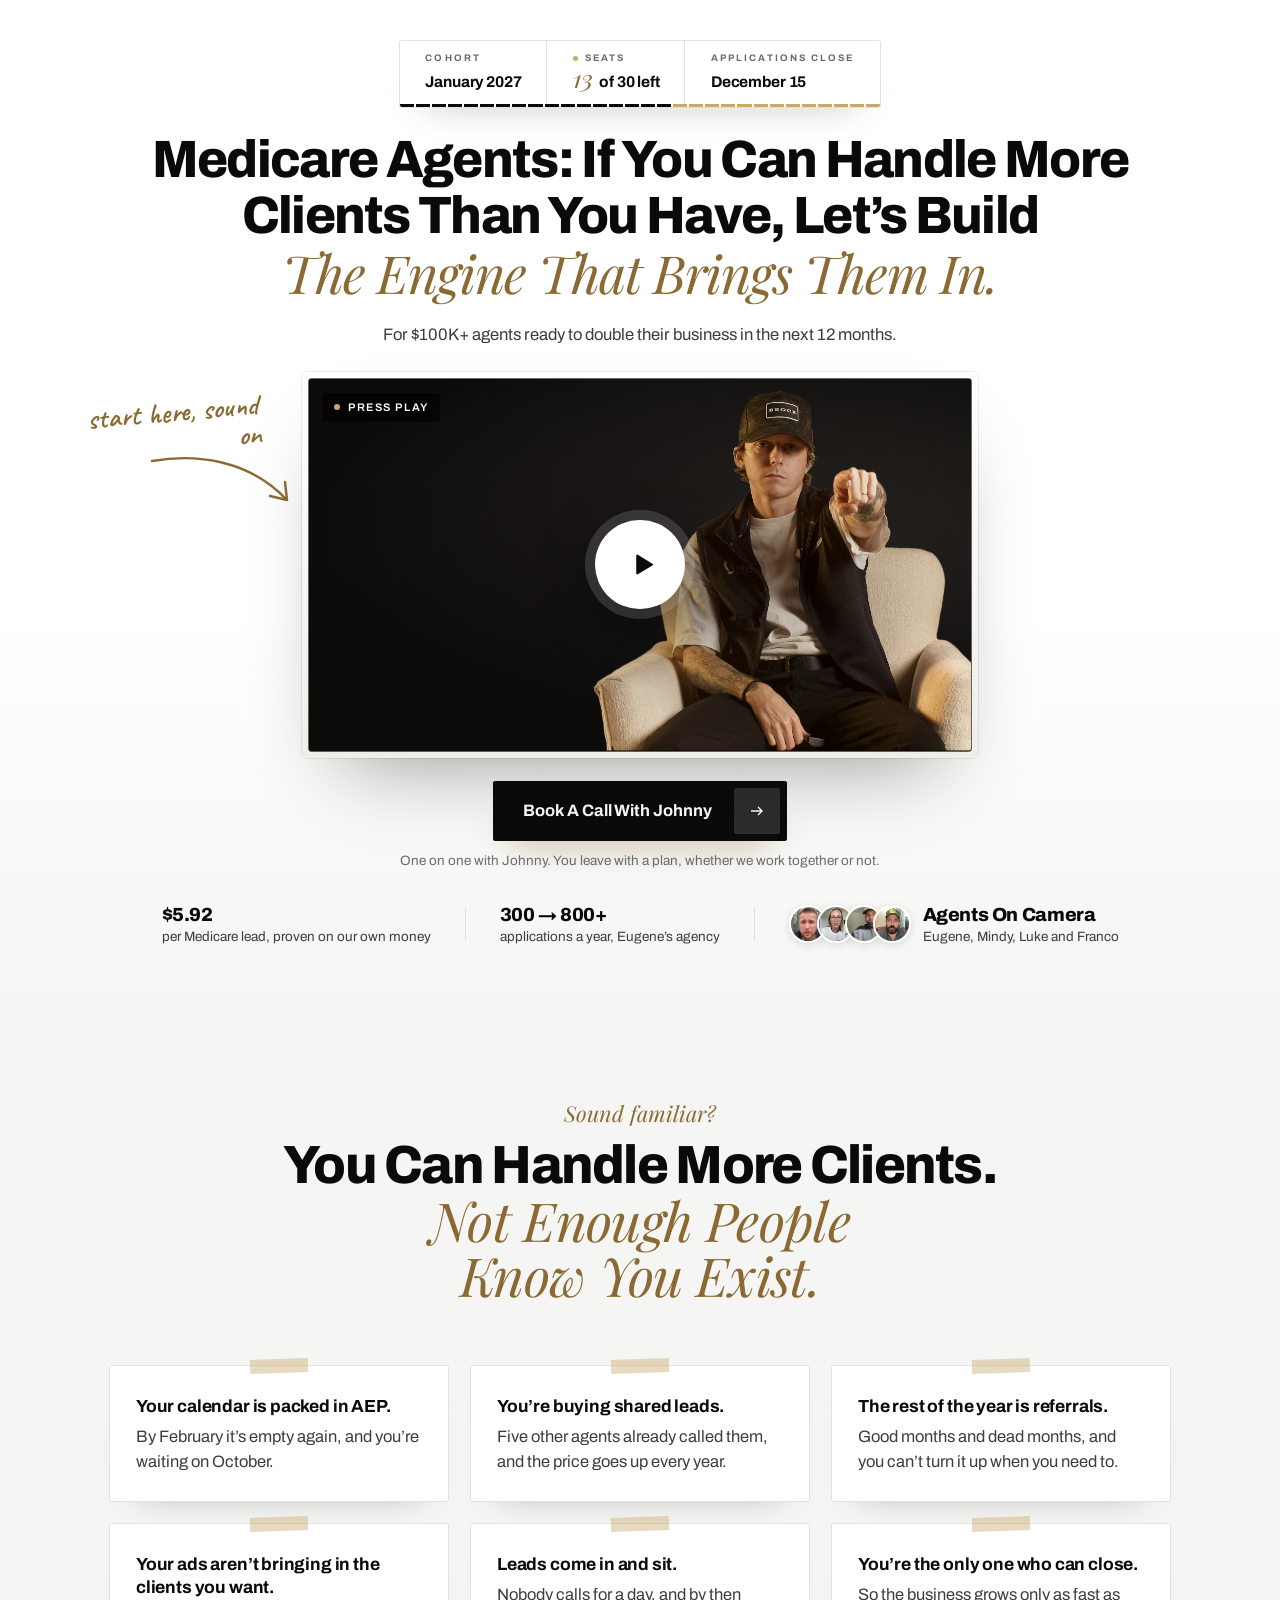
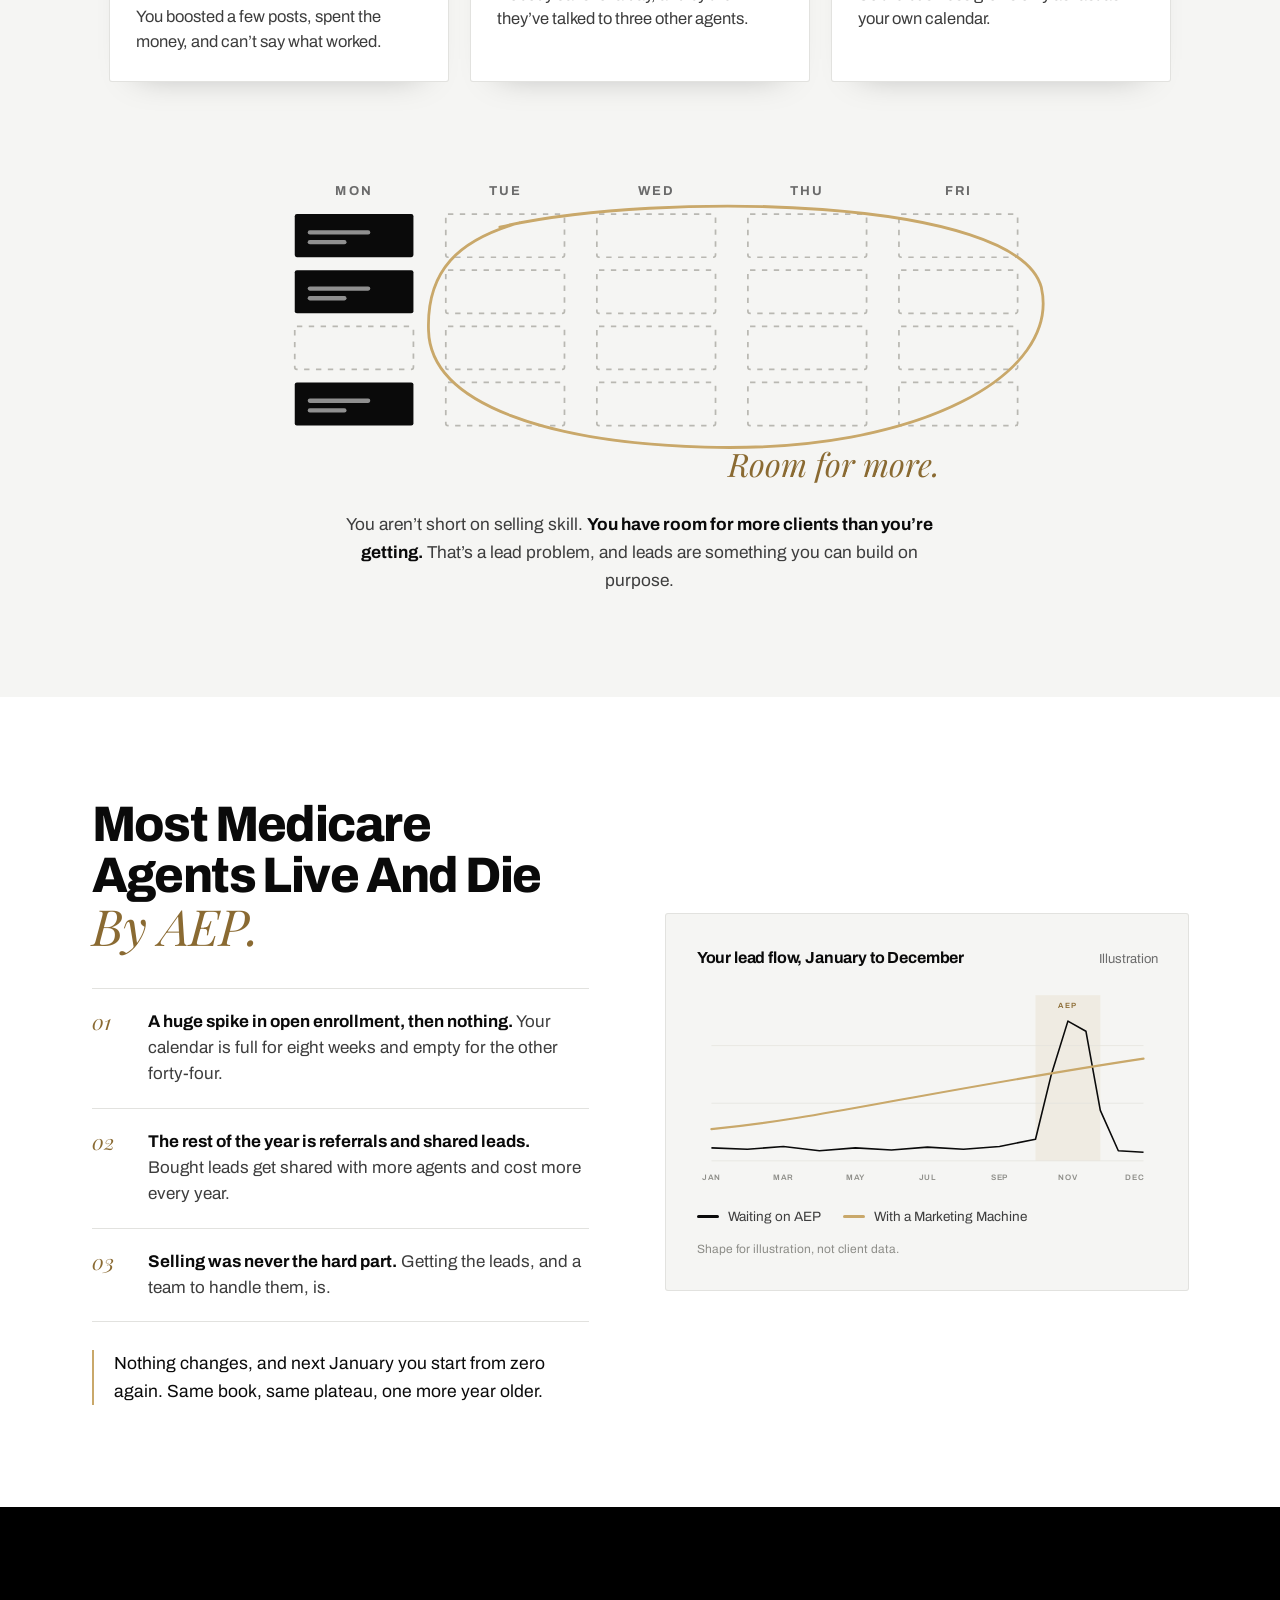
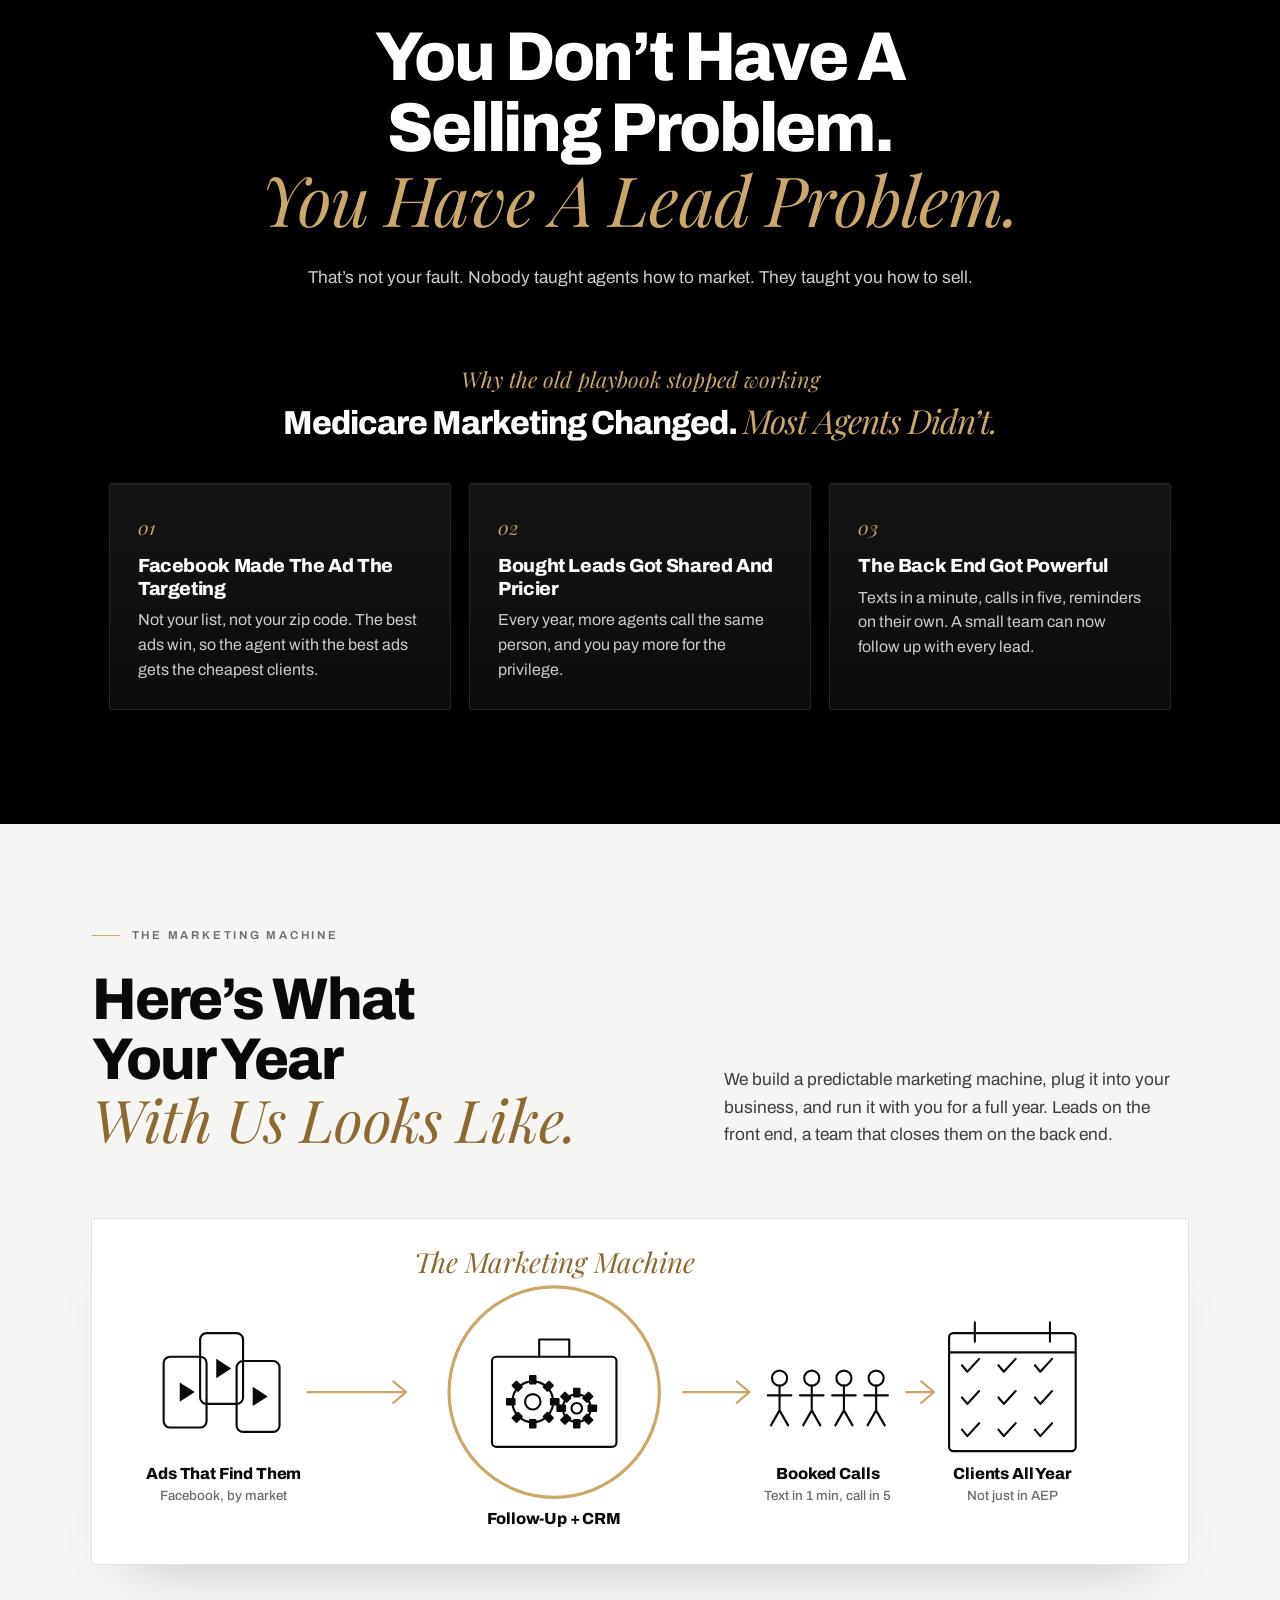
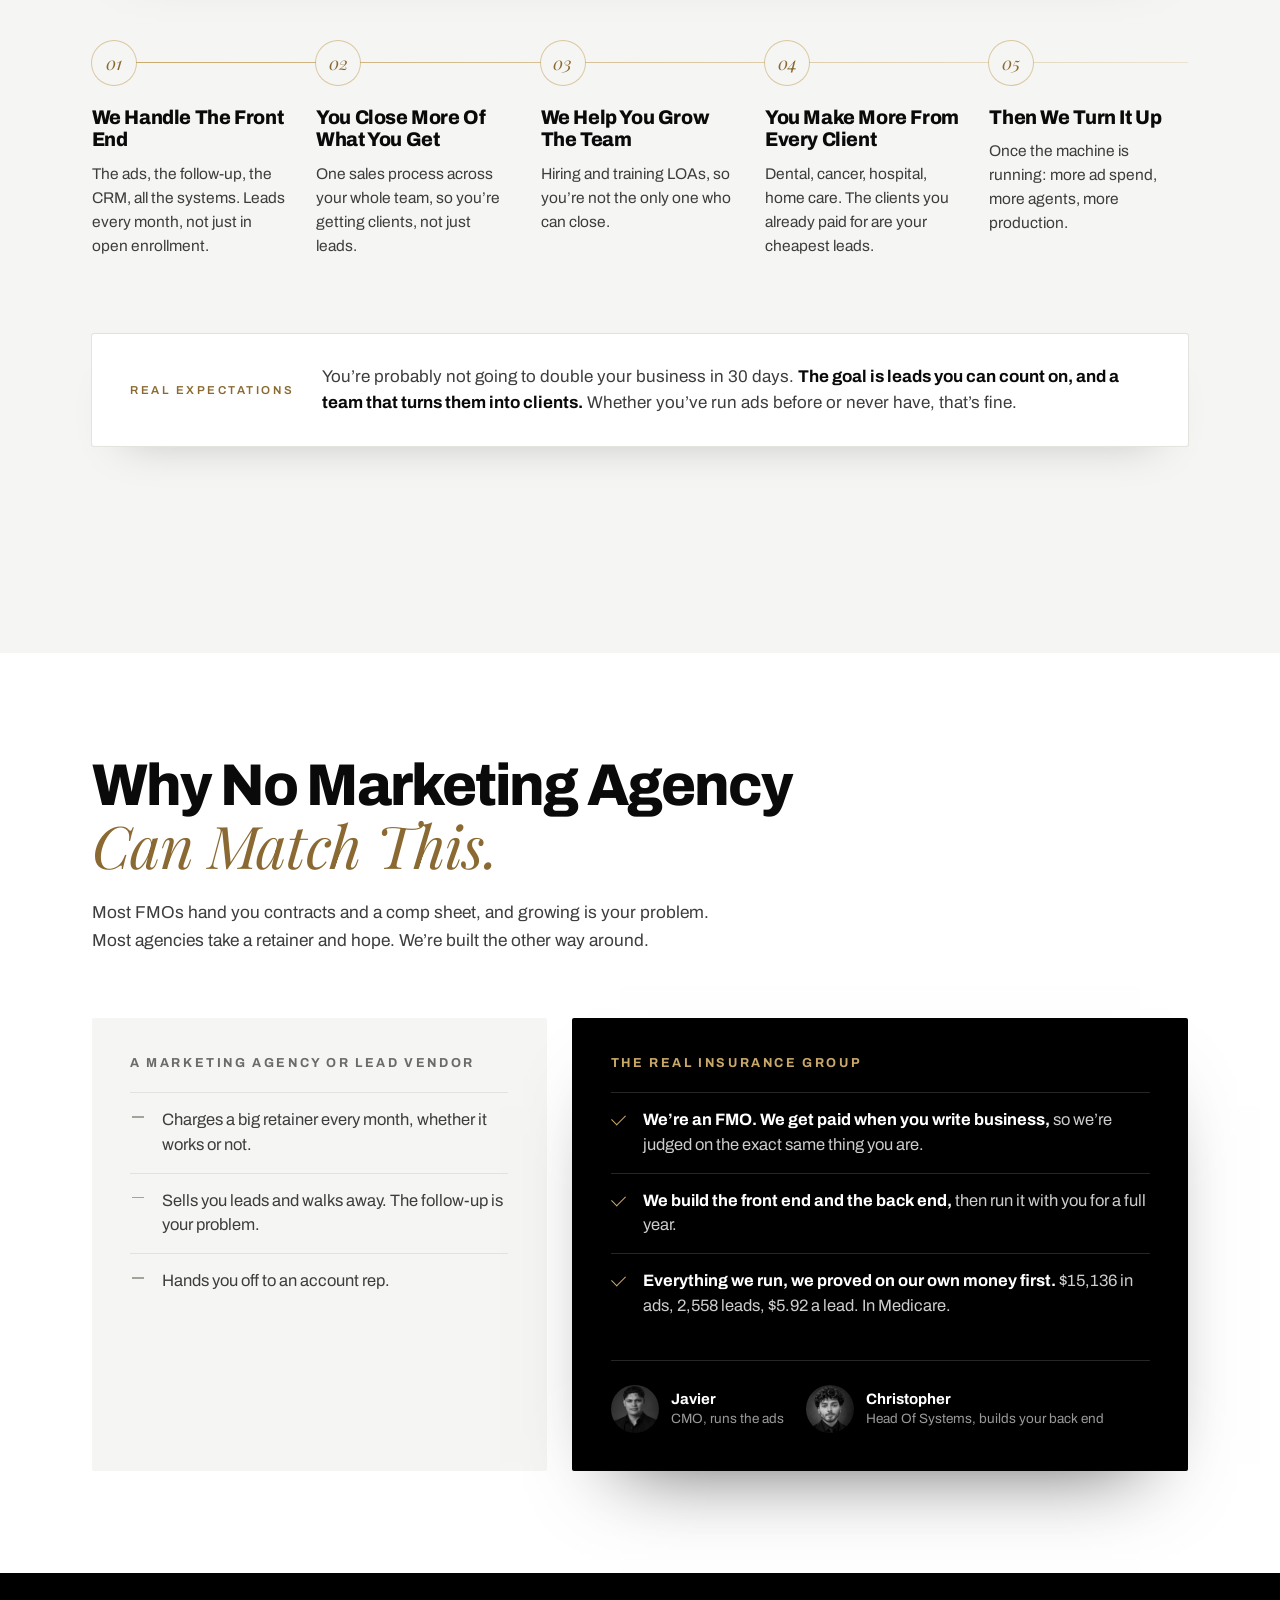
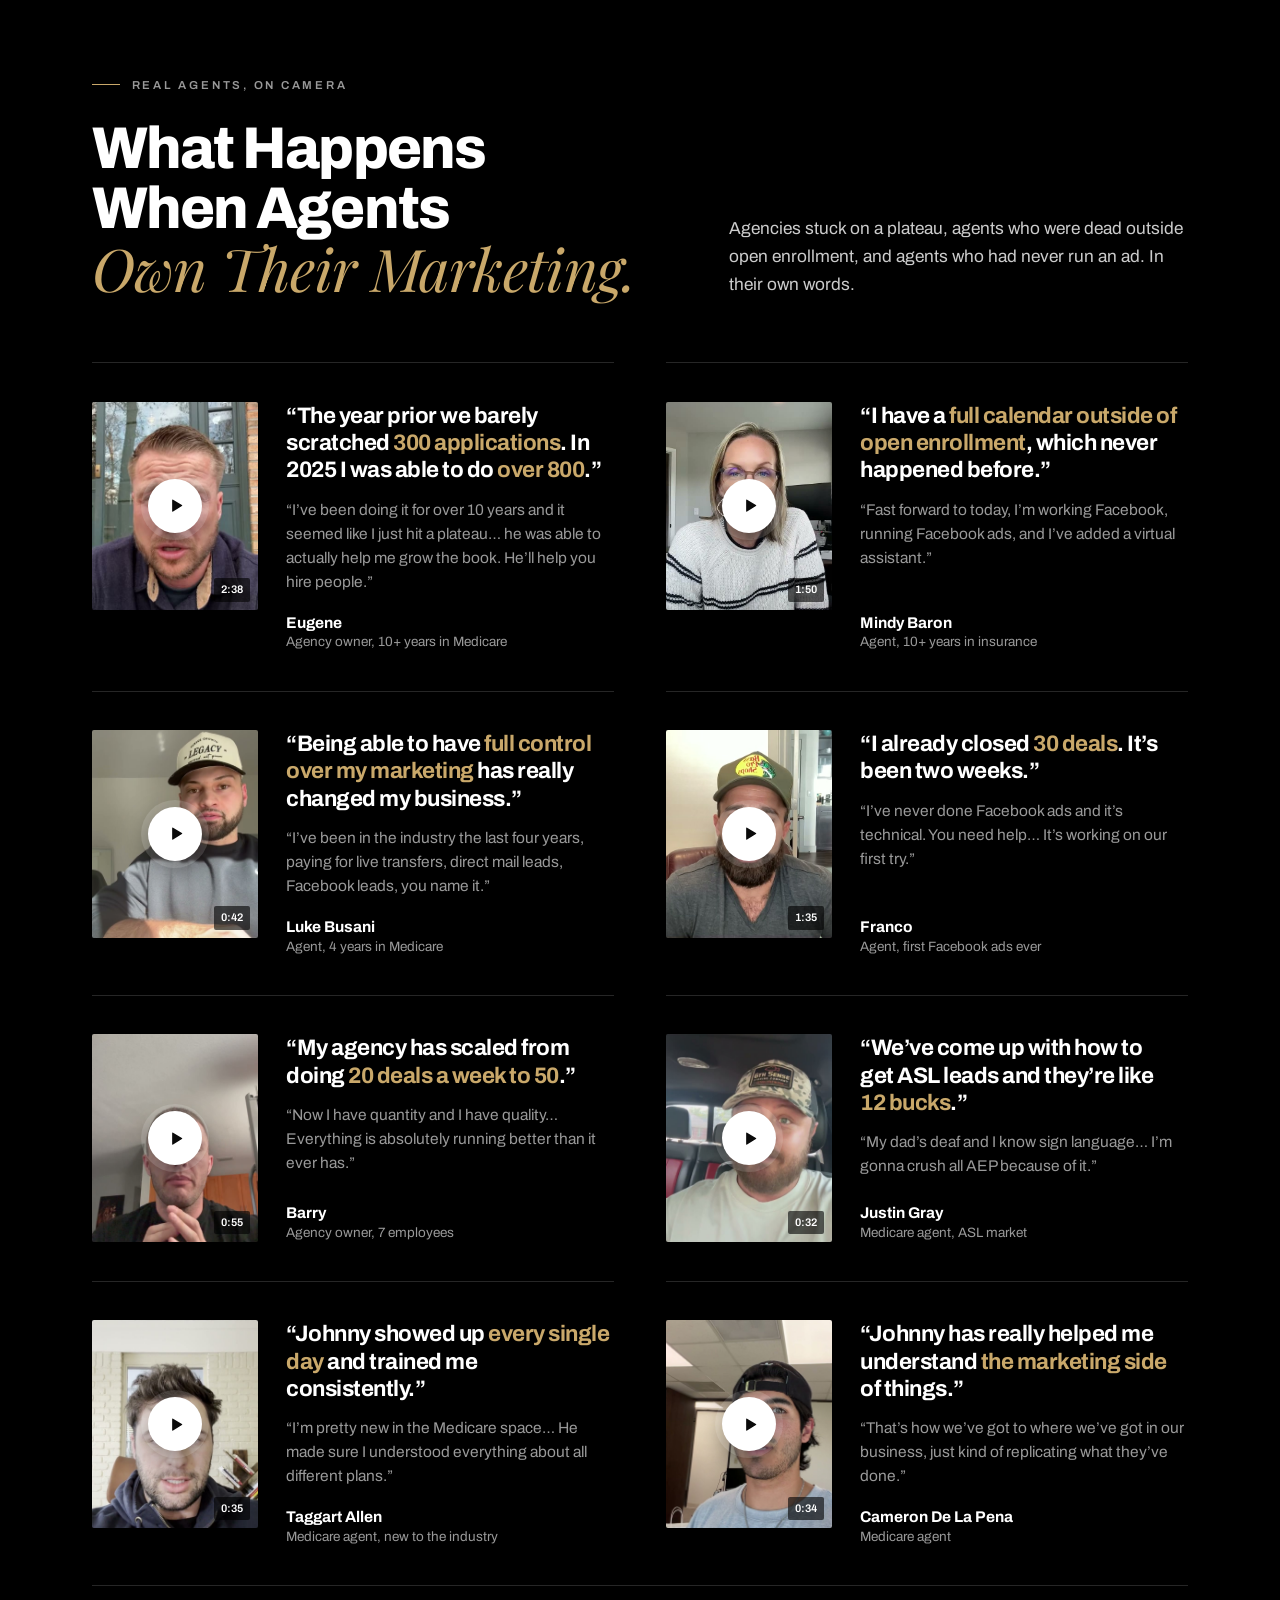
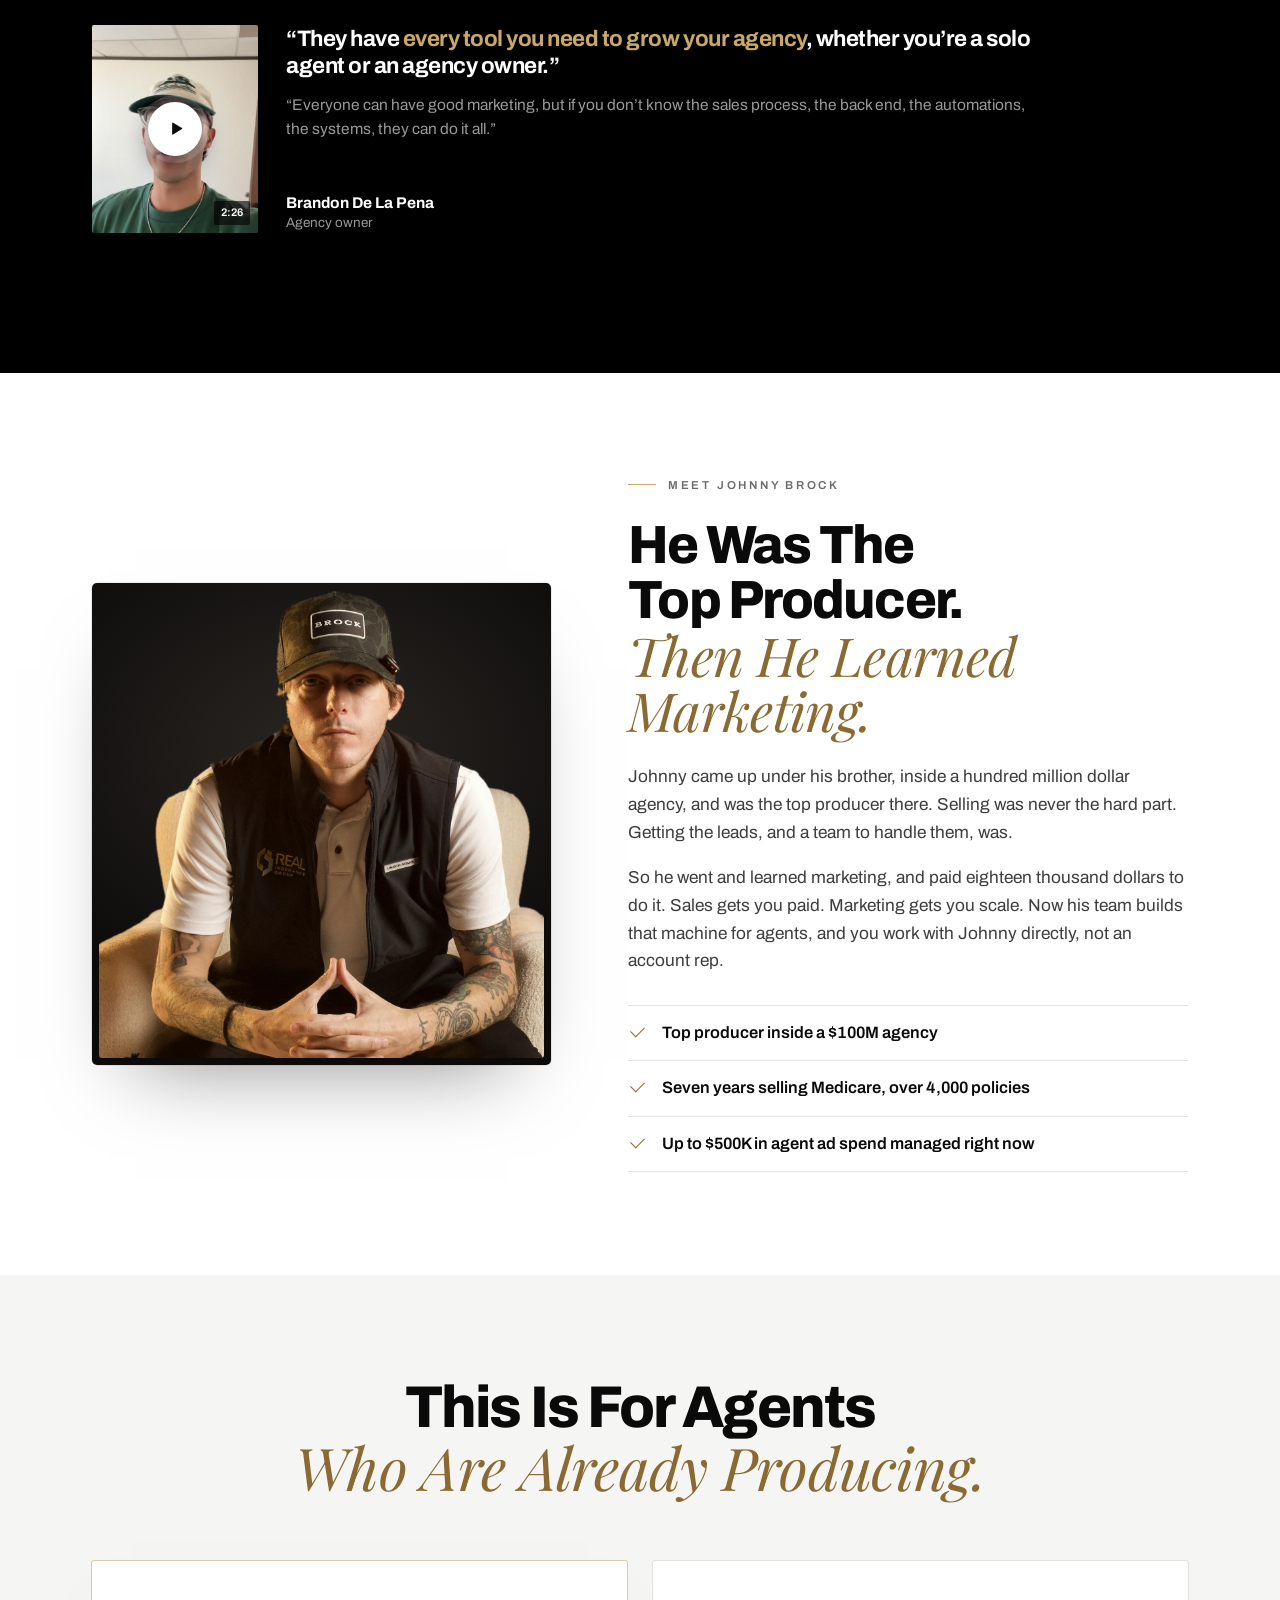
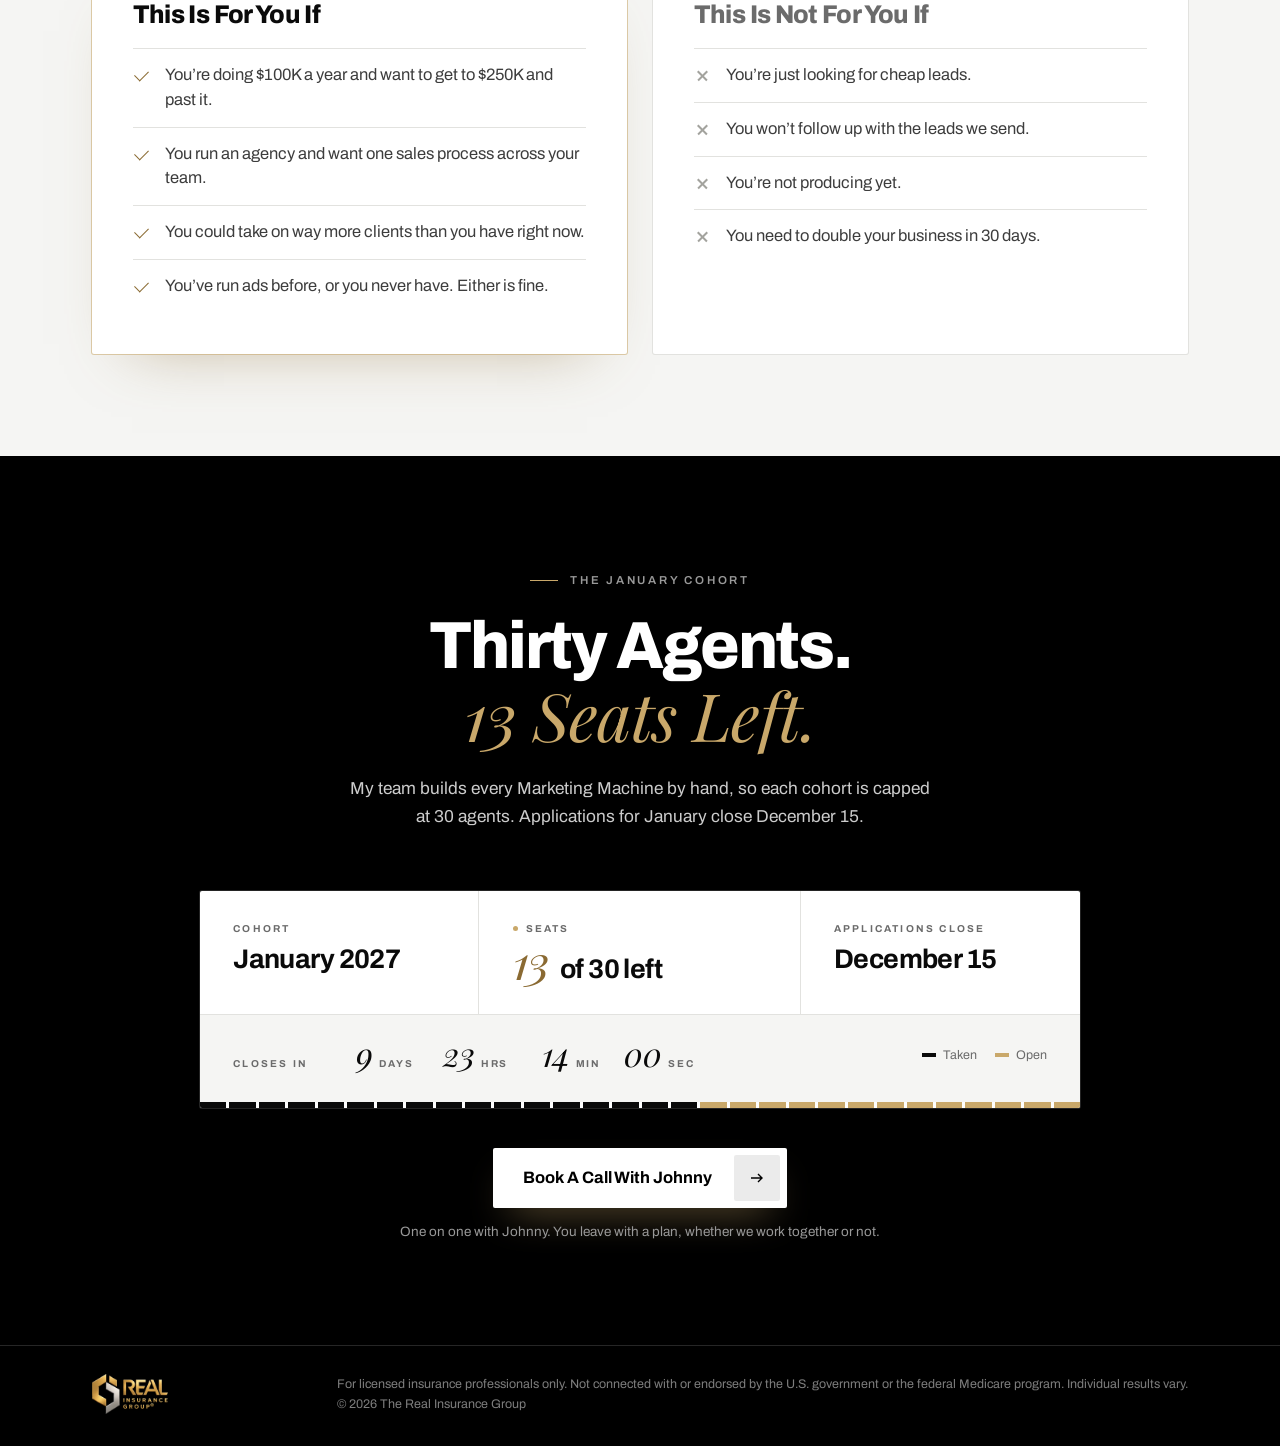
==== commit 2dc86a09: "Smaller hero headline on phones Co-Authored-By: Claude Fable 5.2 <noreply@anthropic.com>" ====
--- a/index.html
+++ b/index.html
@@ -383,7 +383,7 @@
   .eyebrow{margin-top:22px;font-size:10.5px;letter-spacing:.16em;gap:8px}
   .eyebrow::before,.eyebrow::after{width:14px;flex:none}
   .eyebrow span{max-width:19em}
-  .hero h1{font-size:clamp(33px,9.4vw,42px);margin-top:34px;text-wrap:balance}
+  .hero h1{font-size:clamp(25px,7.1vw,31px);line-height:1.06;margin-top:26px;text-wrap:balance}
   .hero h1 .ln{white-space:normal}
   .sub{font-size:16px;margin-top:12px}
   .vsl{width:100%;margin-top:18px;padding:5px}
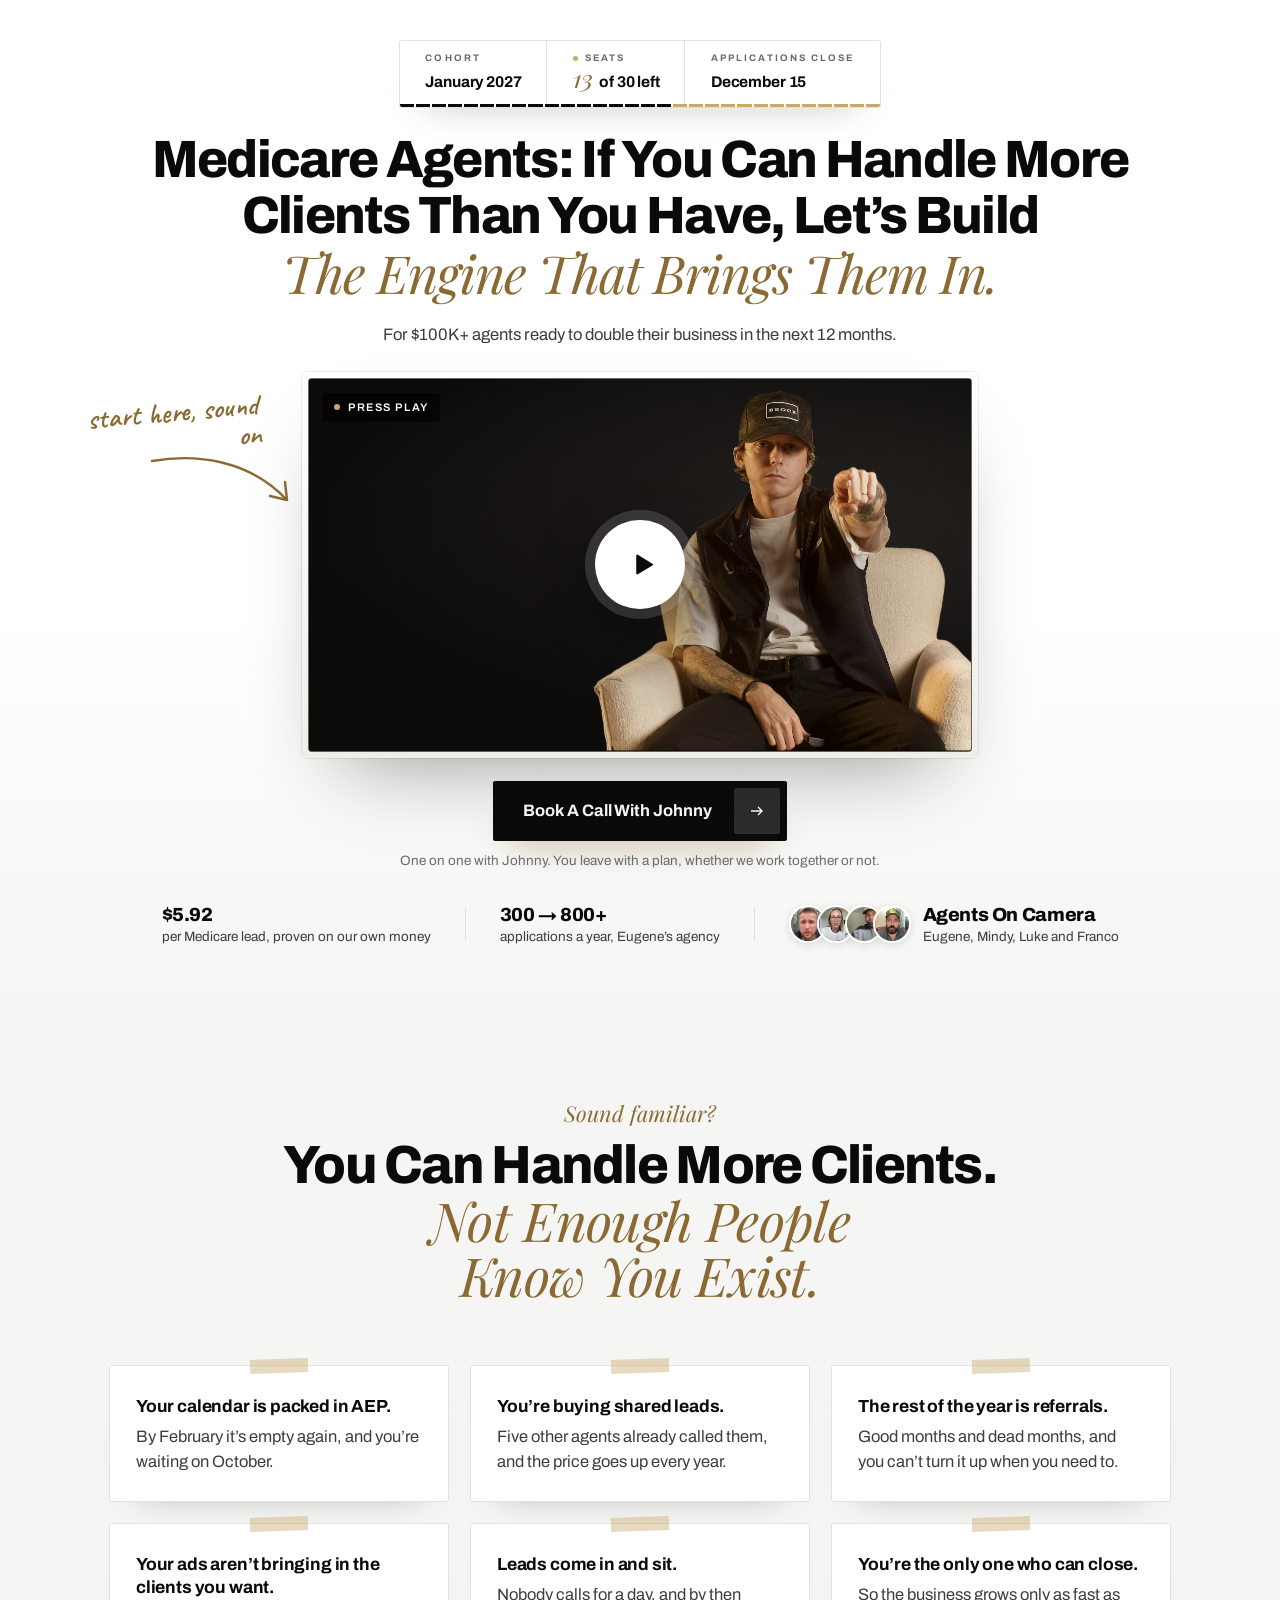
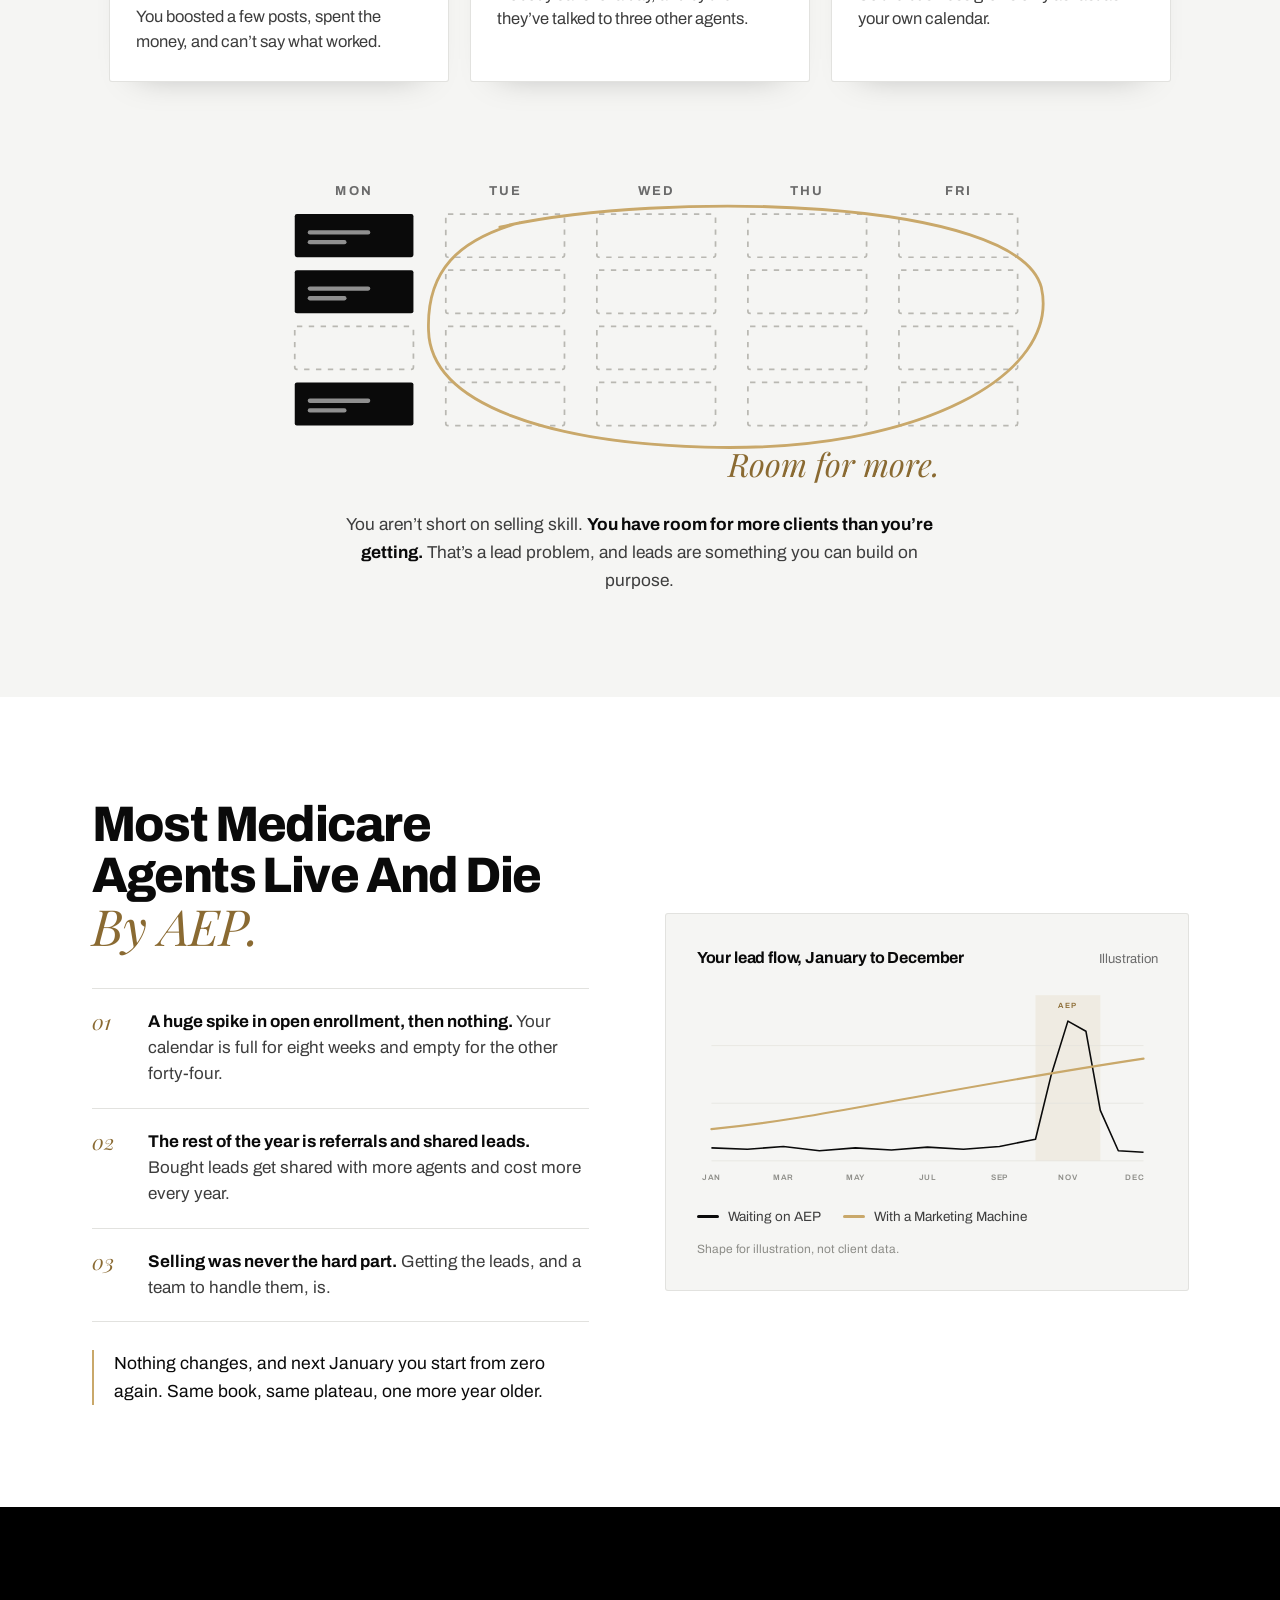
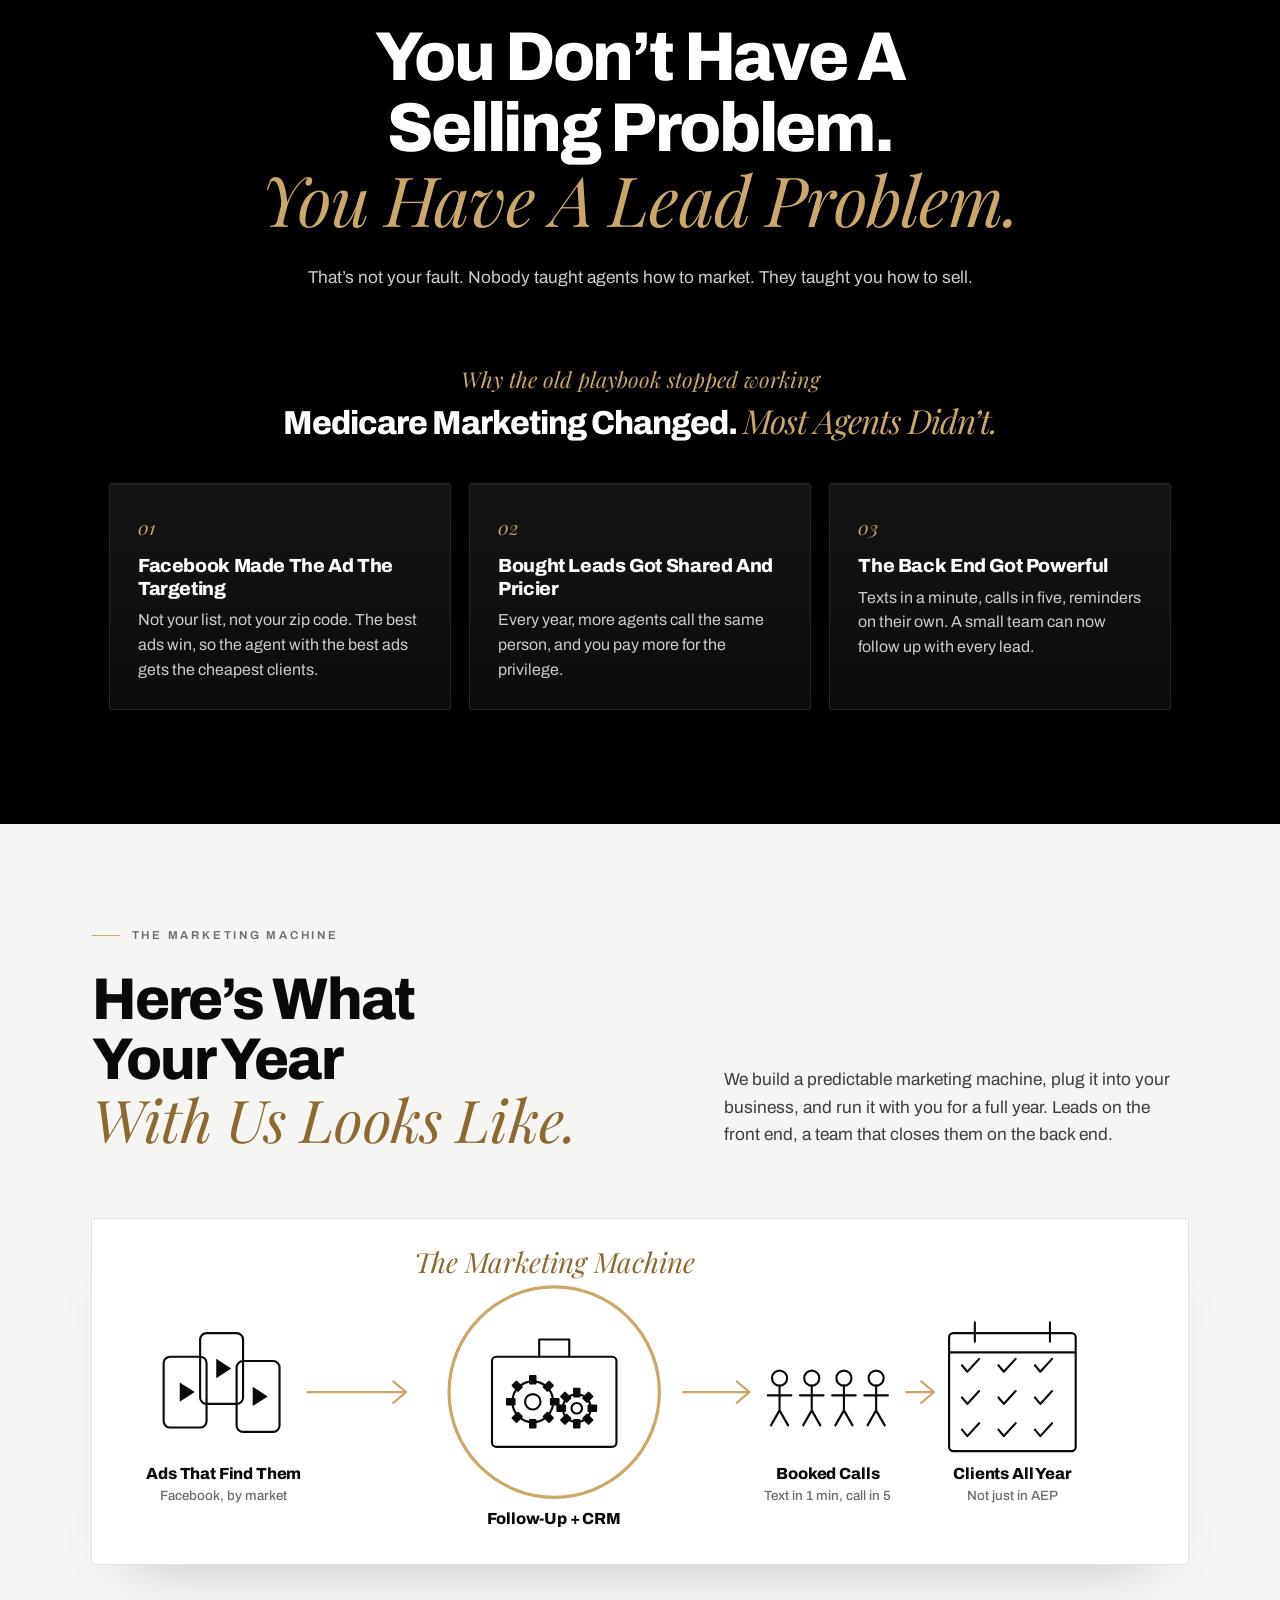
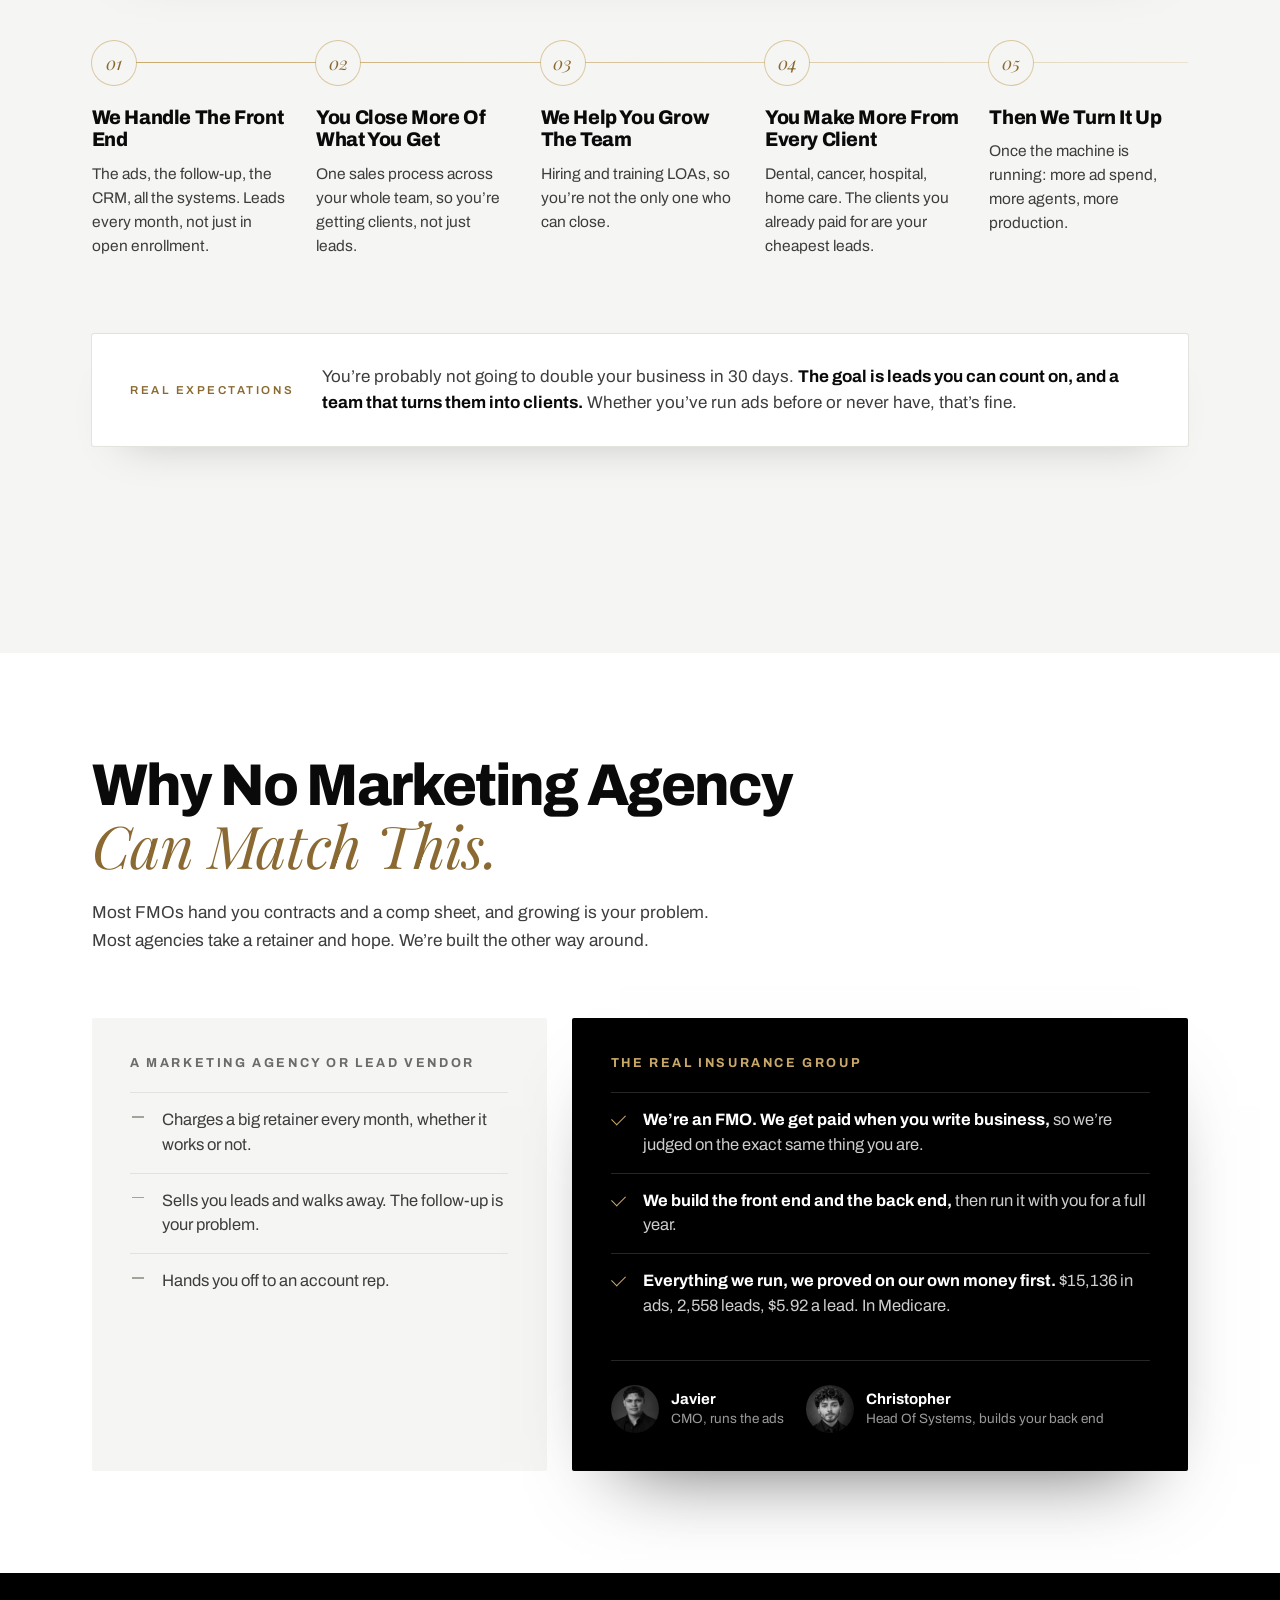
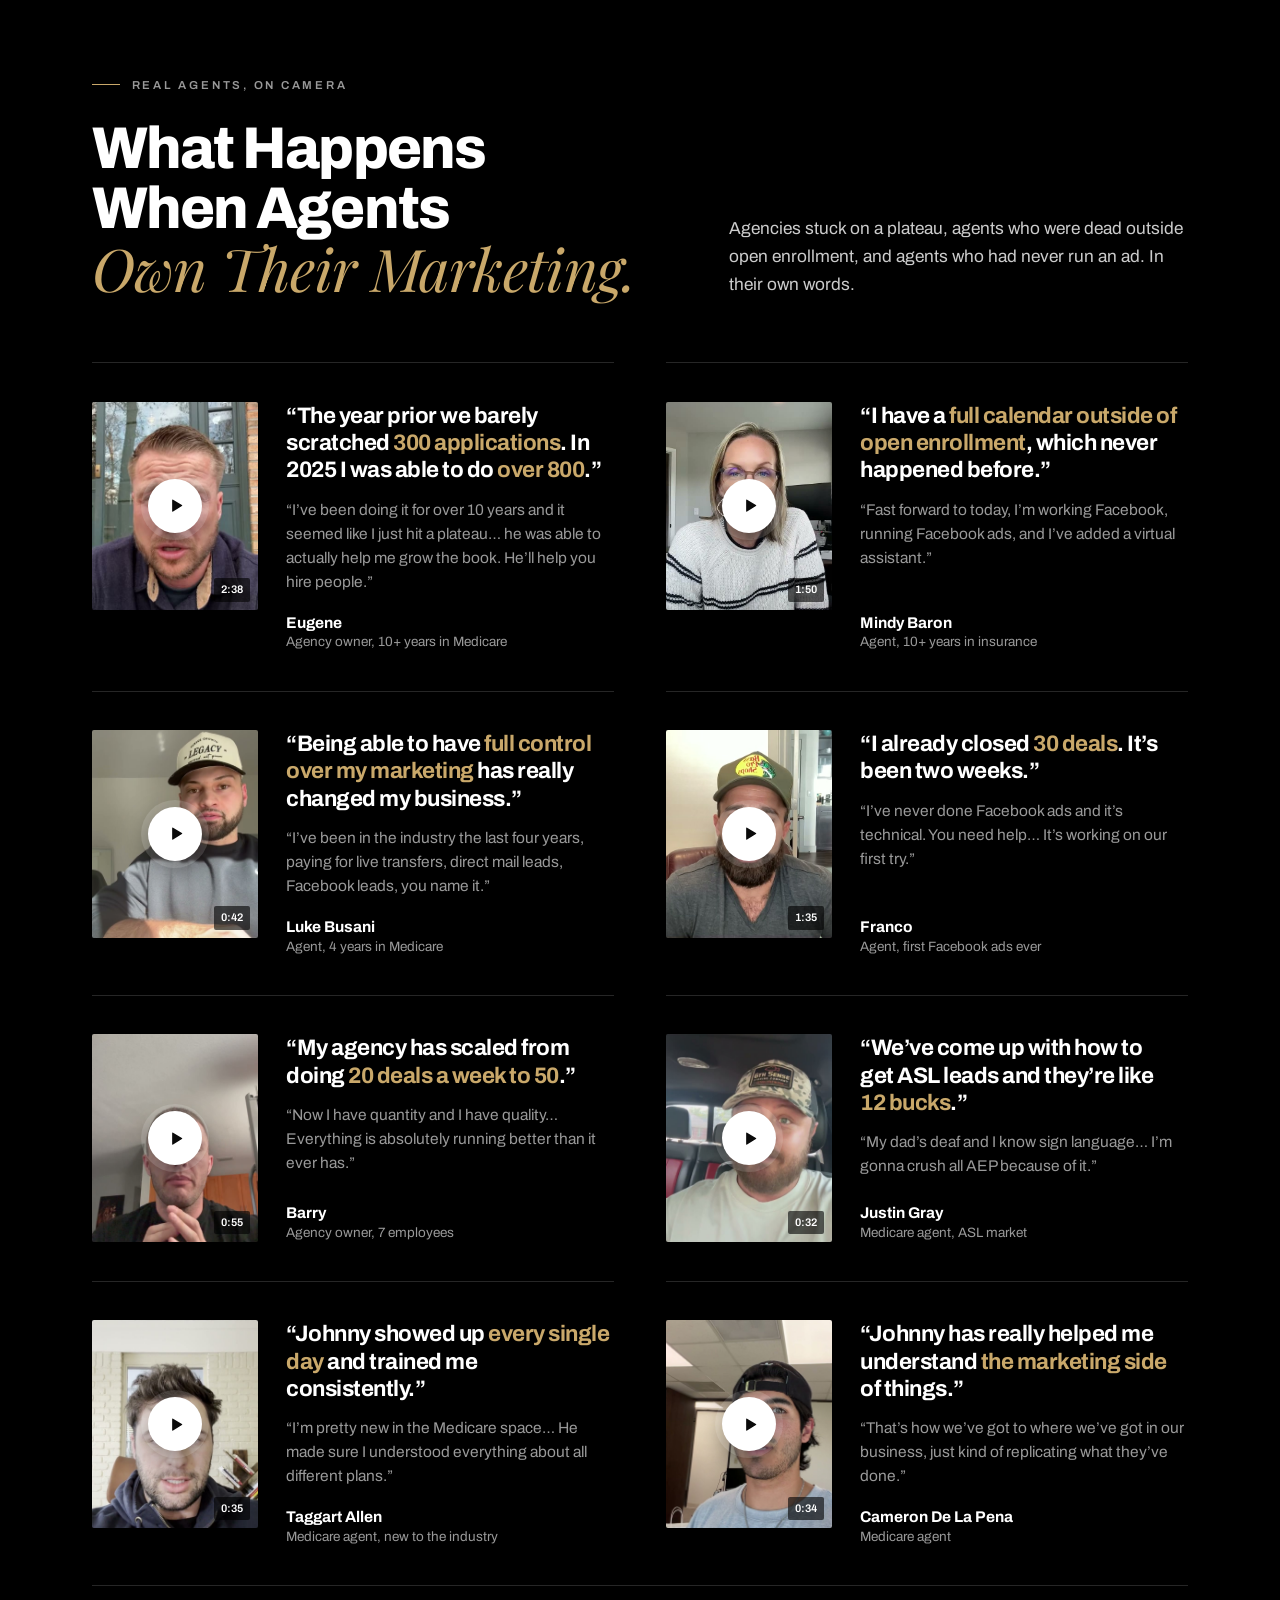
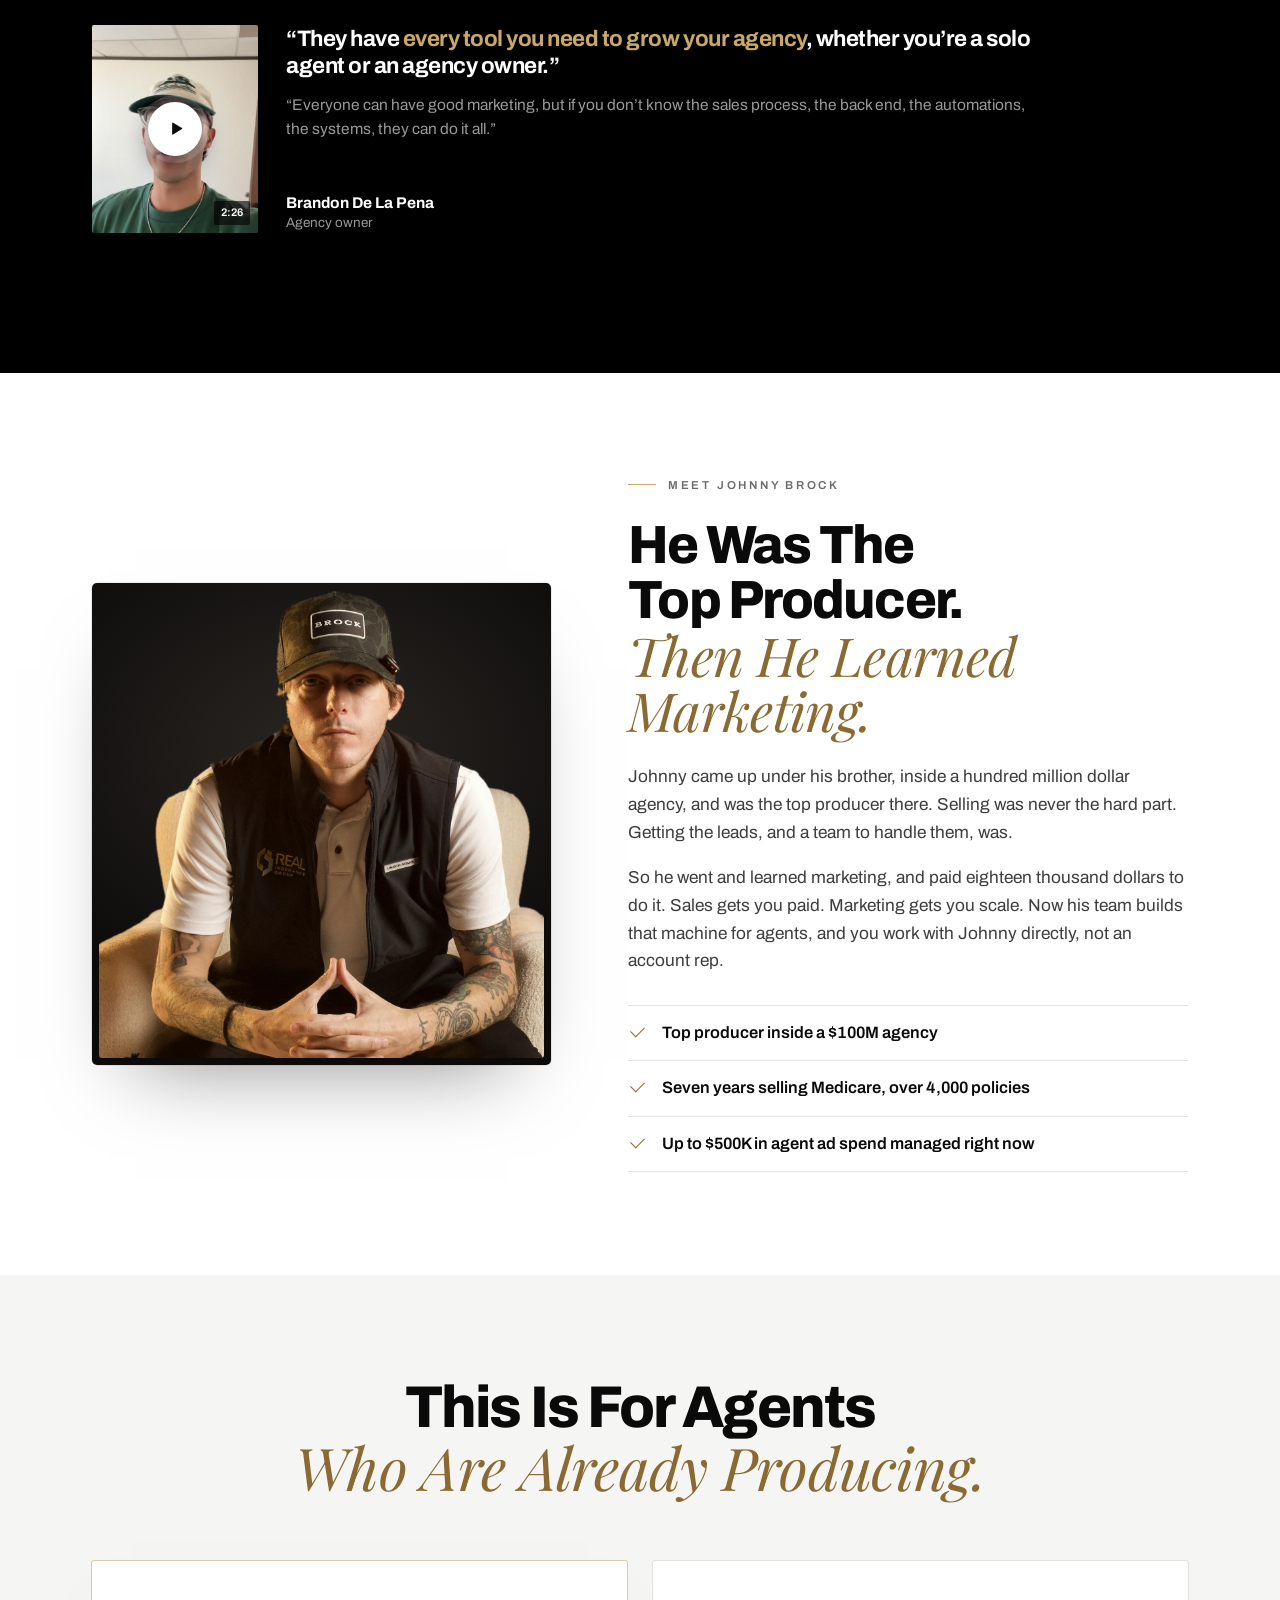
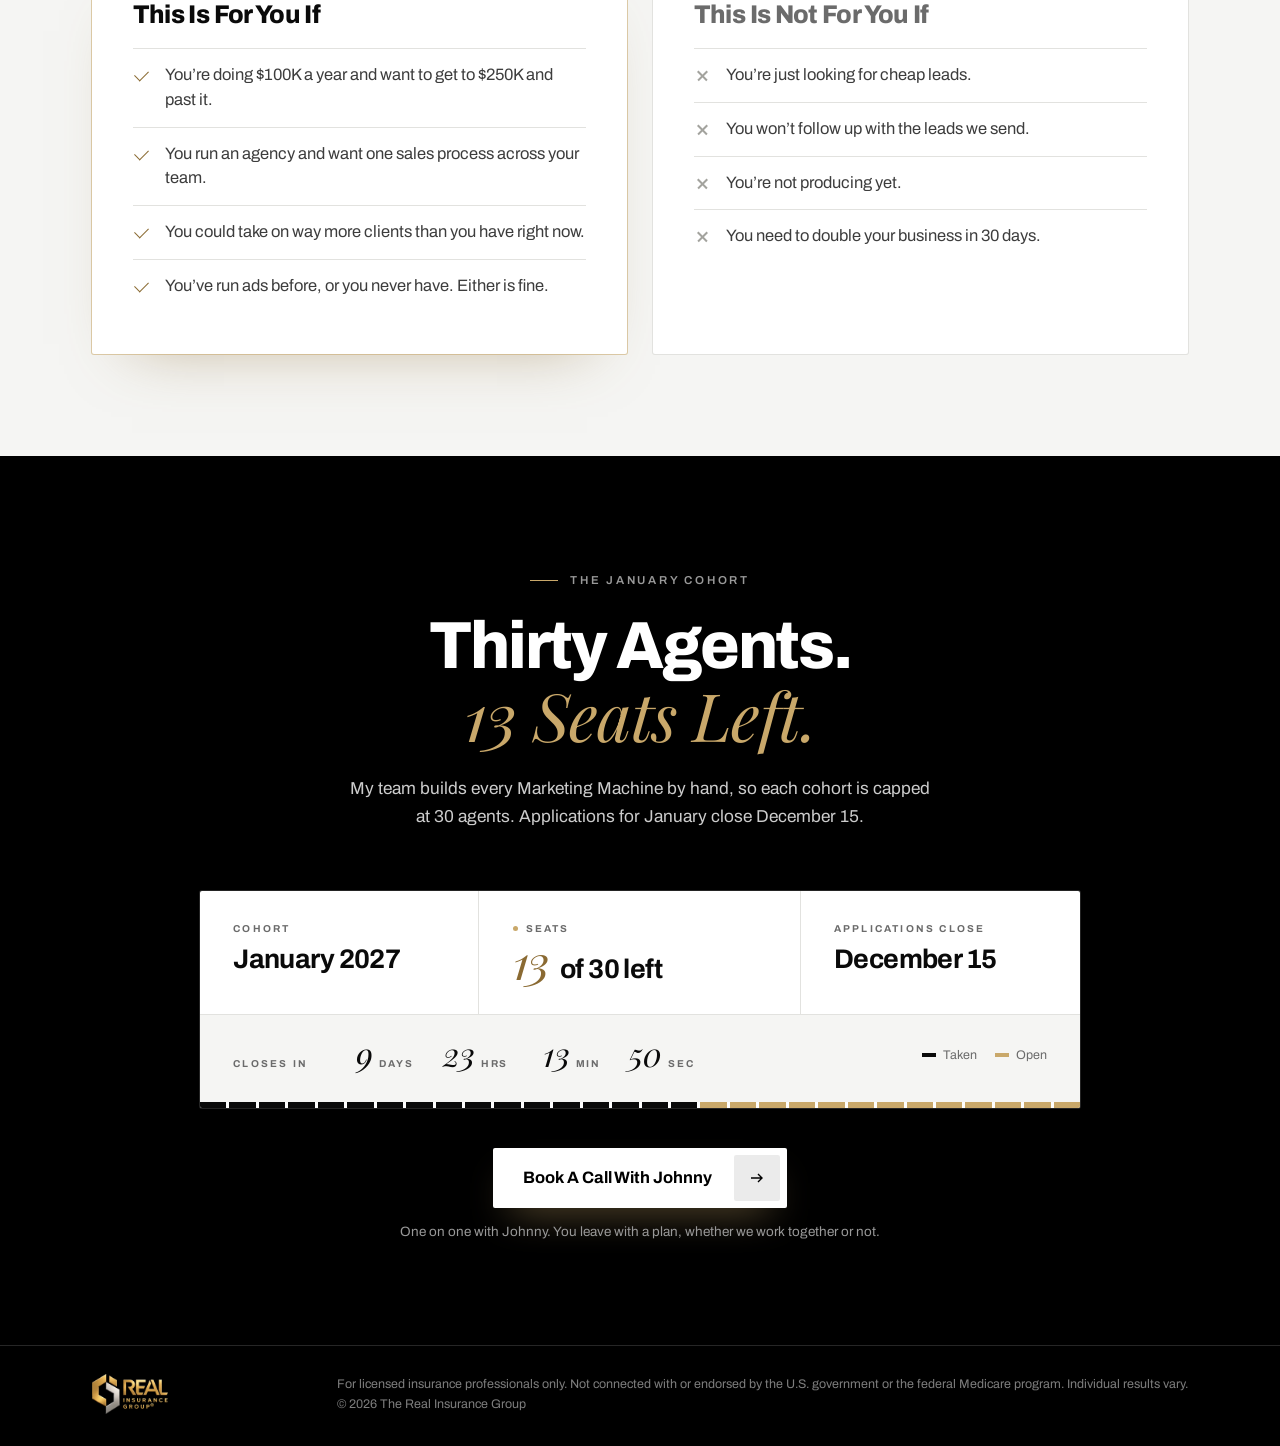
==== commit 0ffd1d1f: "Phone hero headline: wider, four lines, italic line on one row Co-Authored-By: Claude Fable 5.2 <nor" ====
--- a/index.html
+++ b/index.html
@@ -383,8 +383,12 @@
   .eyebrow{margin-top:22px;font-size:10.5px;letter-spacing:.16em;gap:8px}
   .eyebrow::before,.eyebrow::after{width:14px;flex:none}
   .eyebrow span{max-width:19em}
-  .hero h1{font-size:clamp(25px,7.1vw,31px);line-height:1.06;margin-top:26px;text-wrap:balance}
+  .hero h1{font-size:clamp(19.5px,6.35vw,28px);line-height:1.08;margin-top:22px;text-wrap:balance}
   .hero h1 .ln{white-space:normal}
+  .hero h1 .ln:not(:last-child),.hero h1 .ln:not(:last-child)>span{display:inline;overflow:visible;padding:0;transform:none!important}
+  .hero h1 .ln:not(:last-child)::after{content:" "}
+  .hero h1 .ln:last-child{white-space:nowrap;margin-top:.04em}
+  .hero h1 em.e{font-size:1.04em}
   .sub{font-size:16px;margin-top:12px}
   .vsl{width:100%;margin-top:18px;padding:5px}
   .vsl-t{max-width:52%}
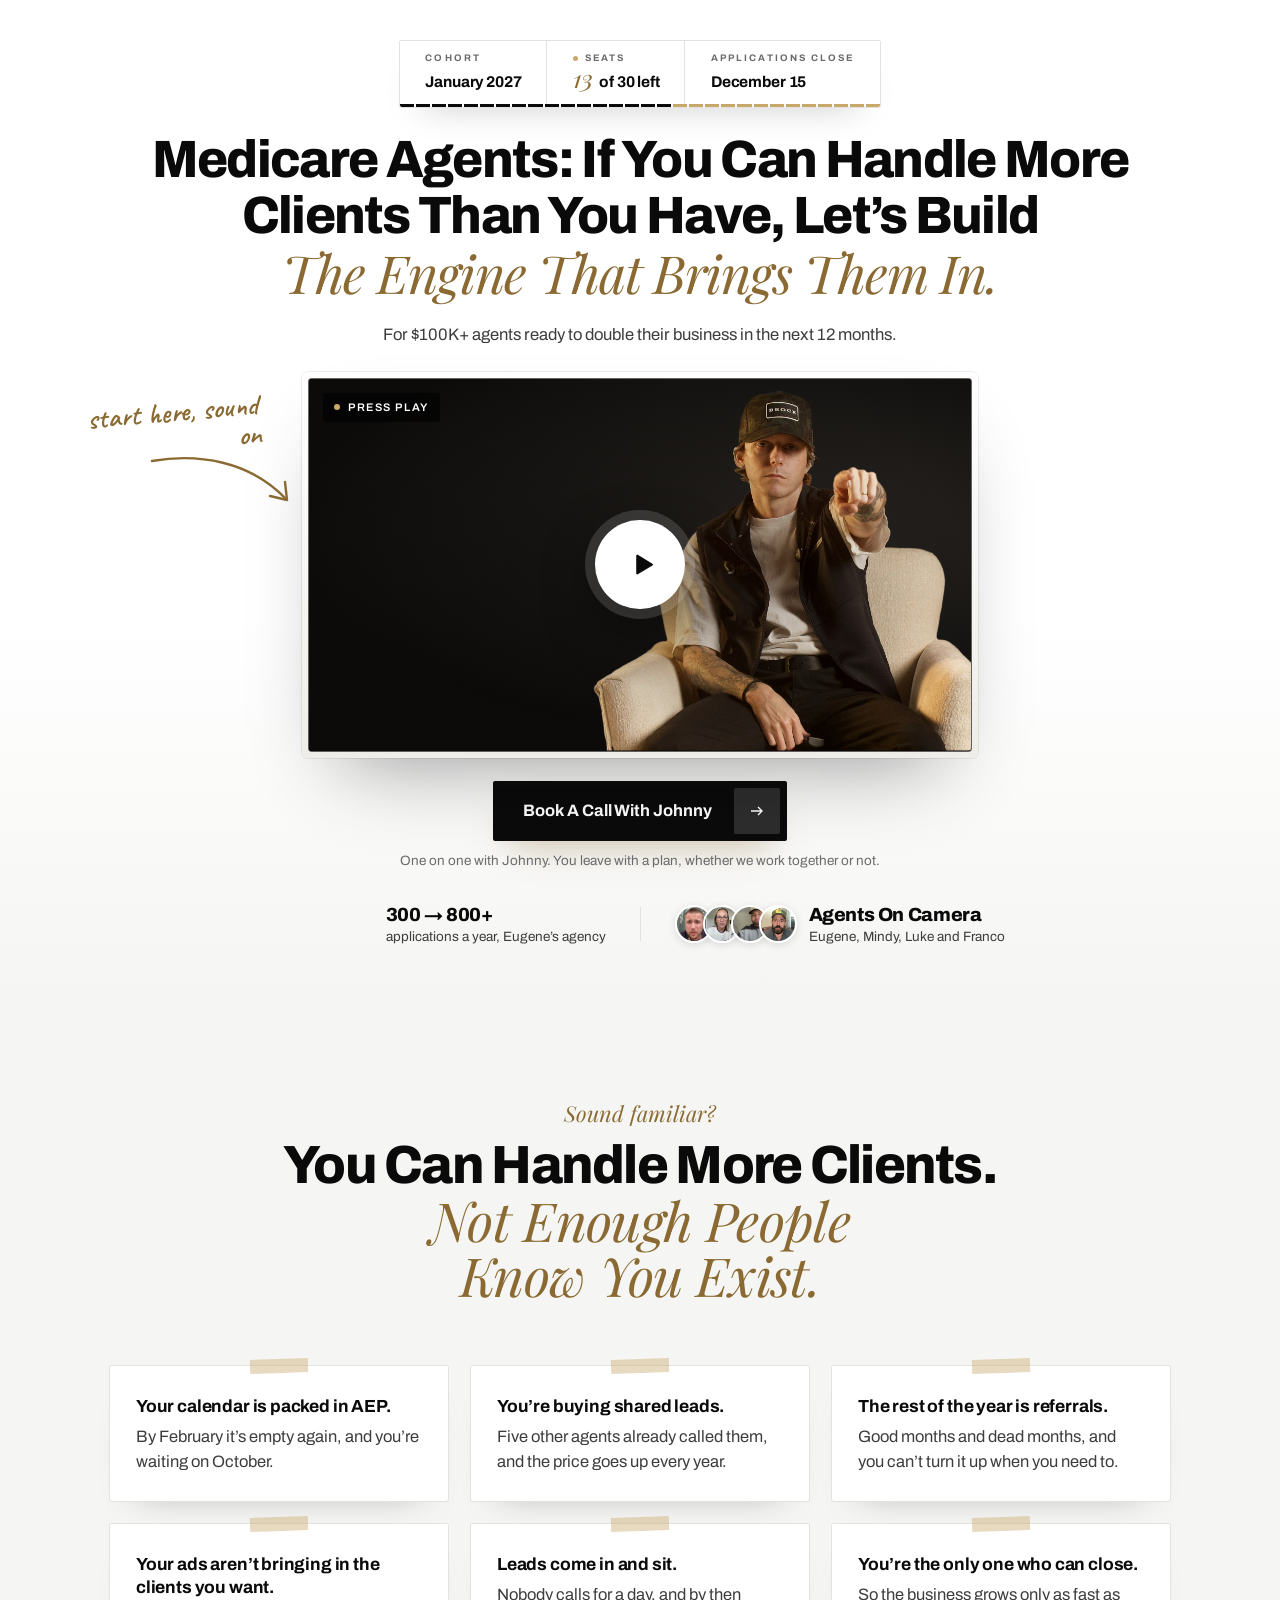
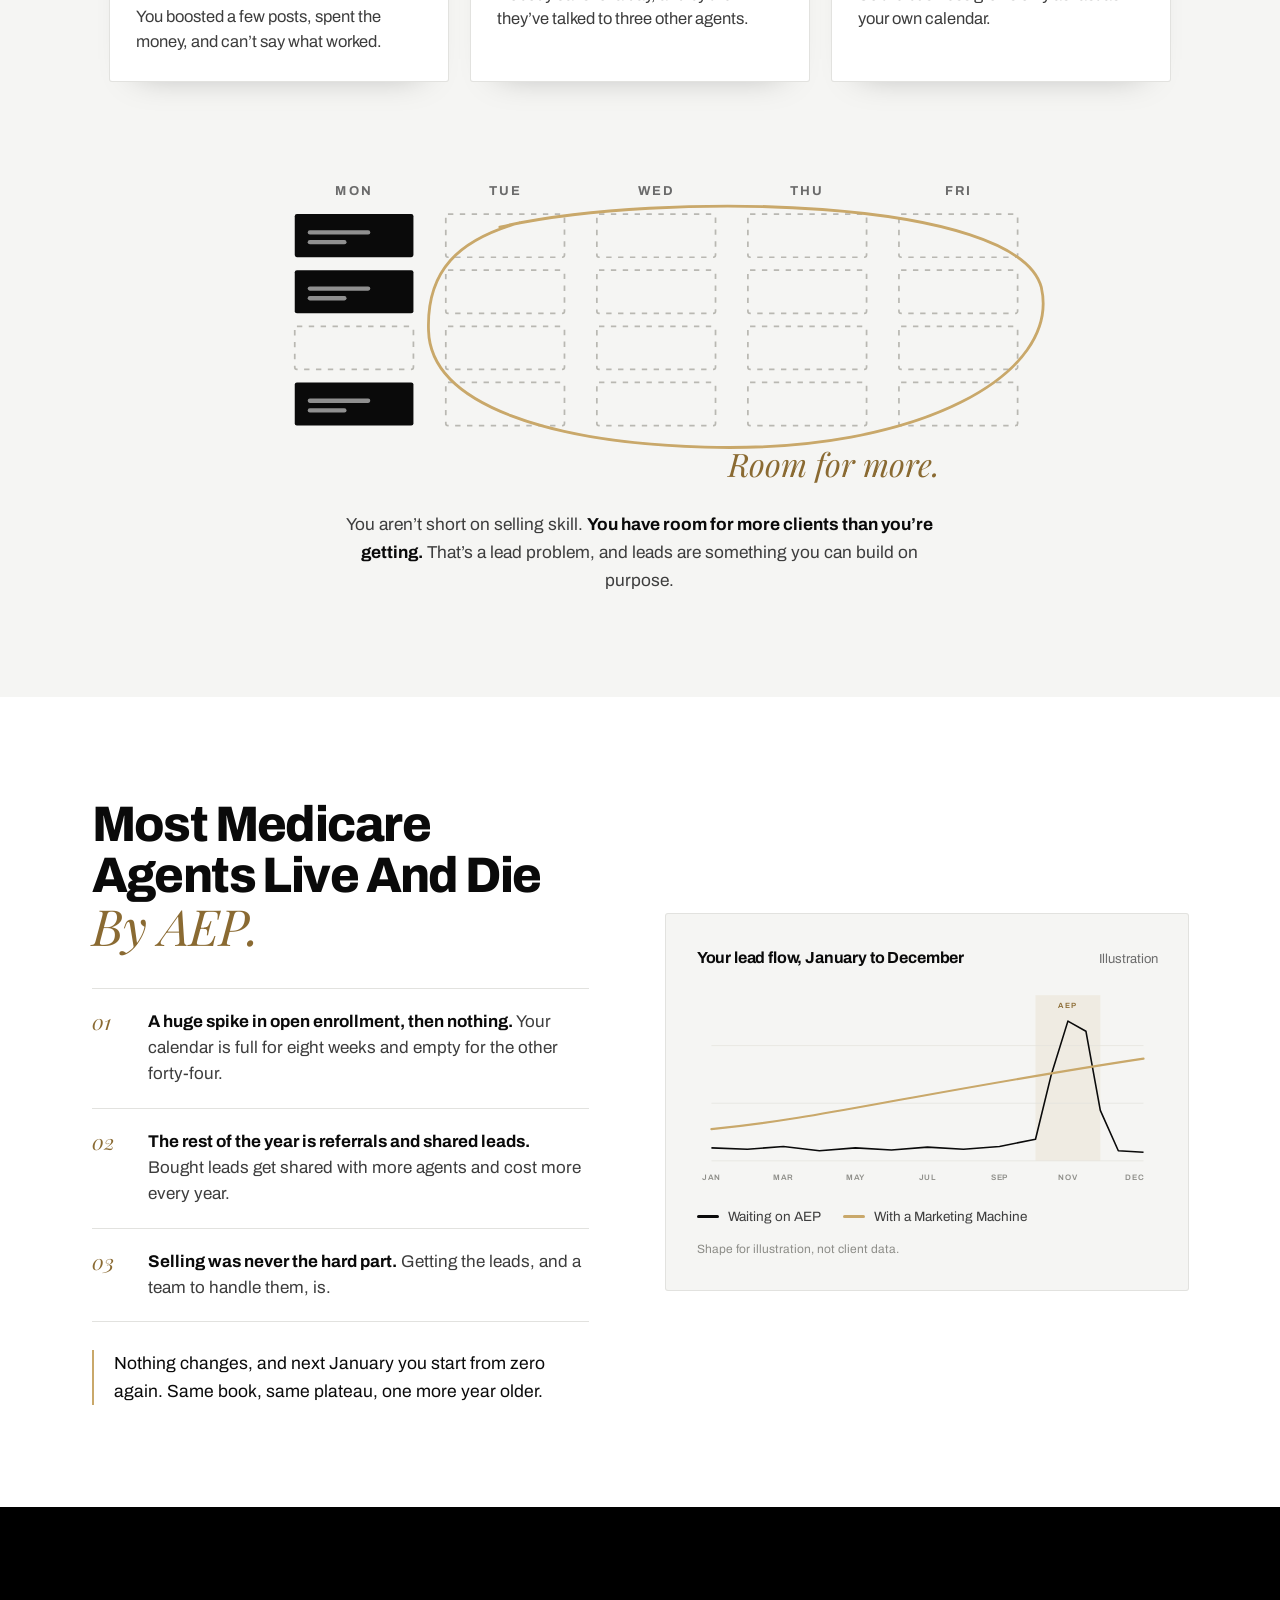
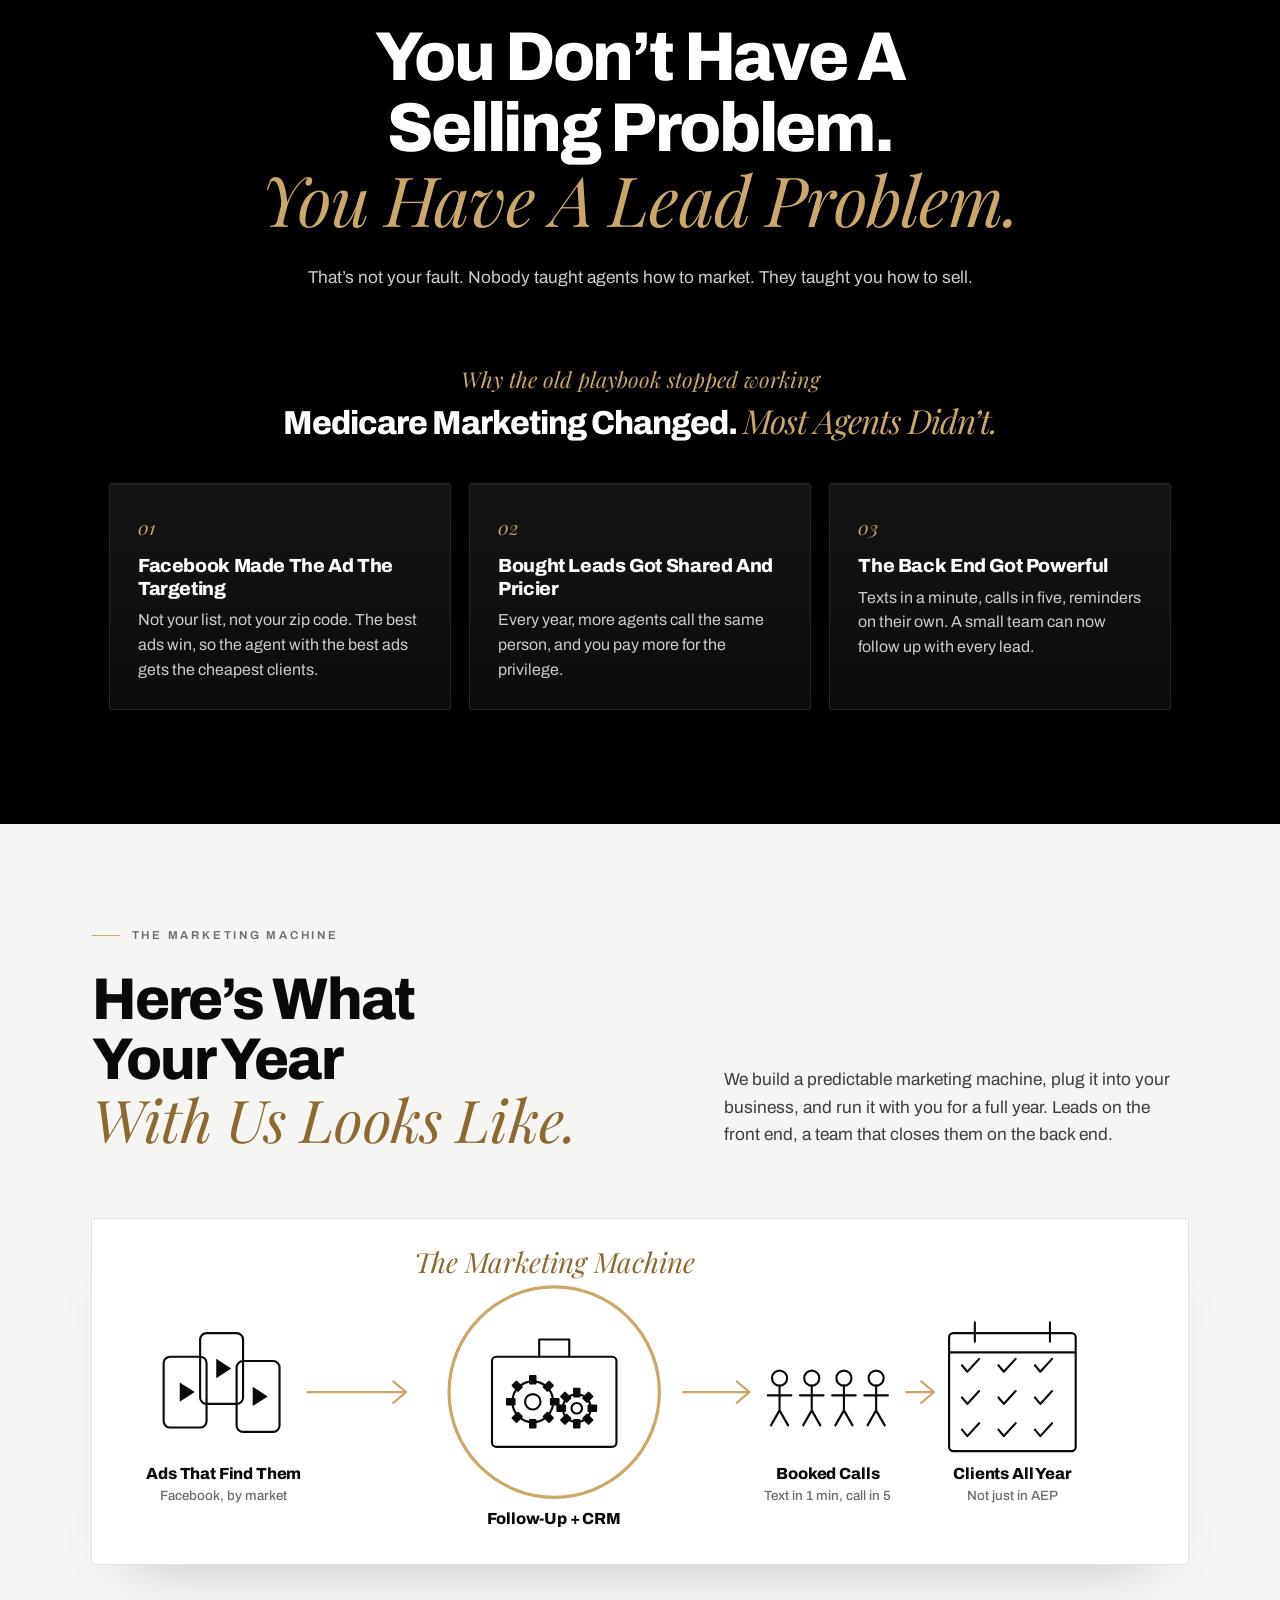
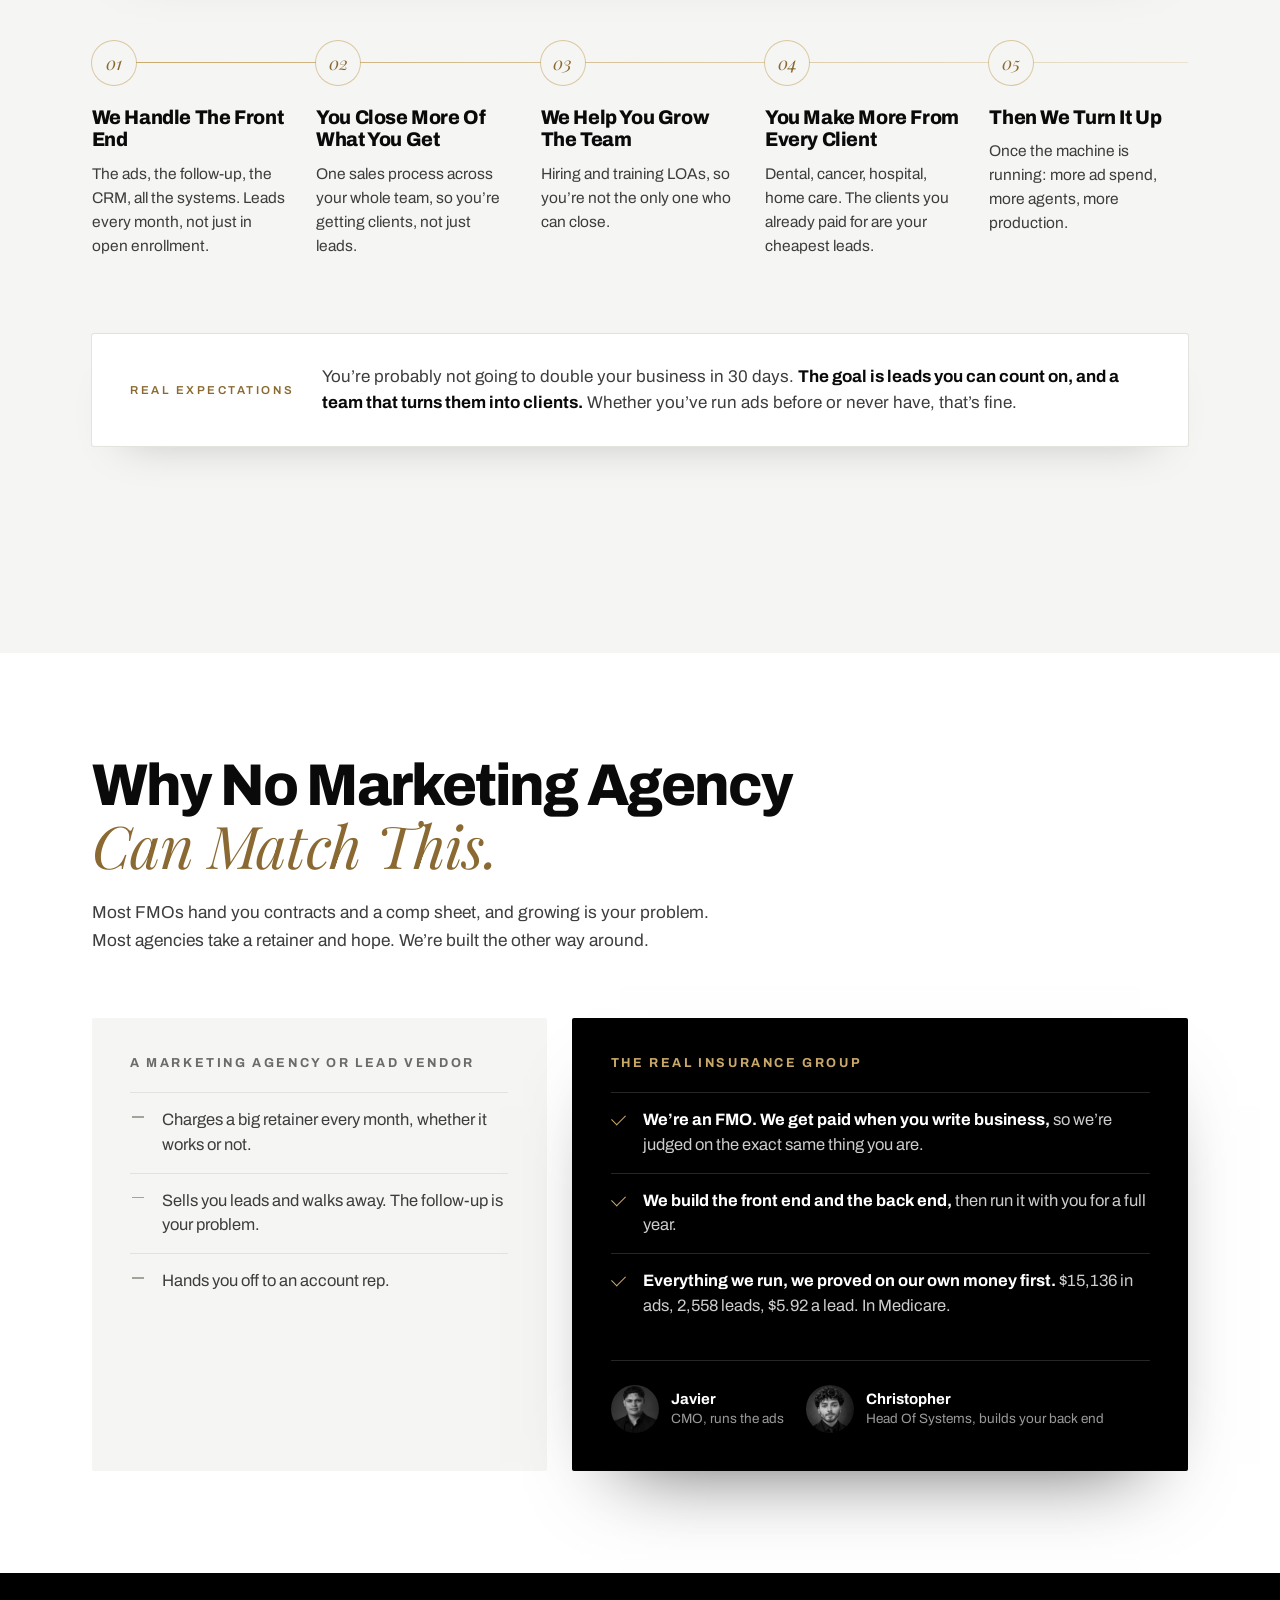
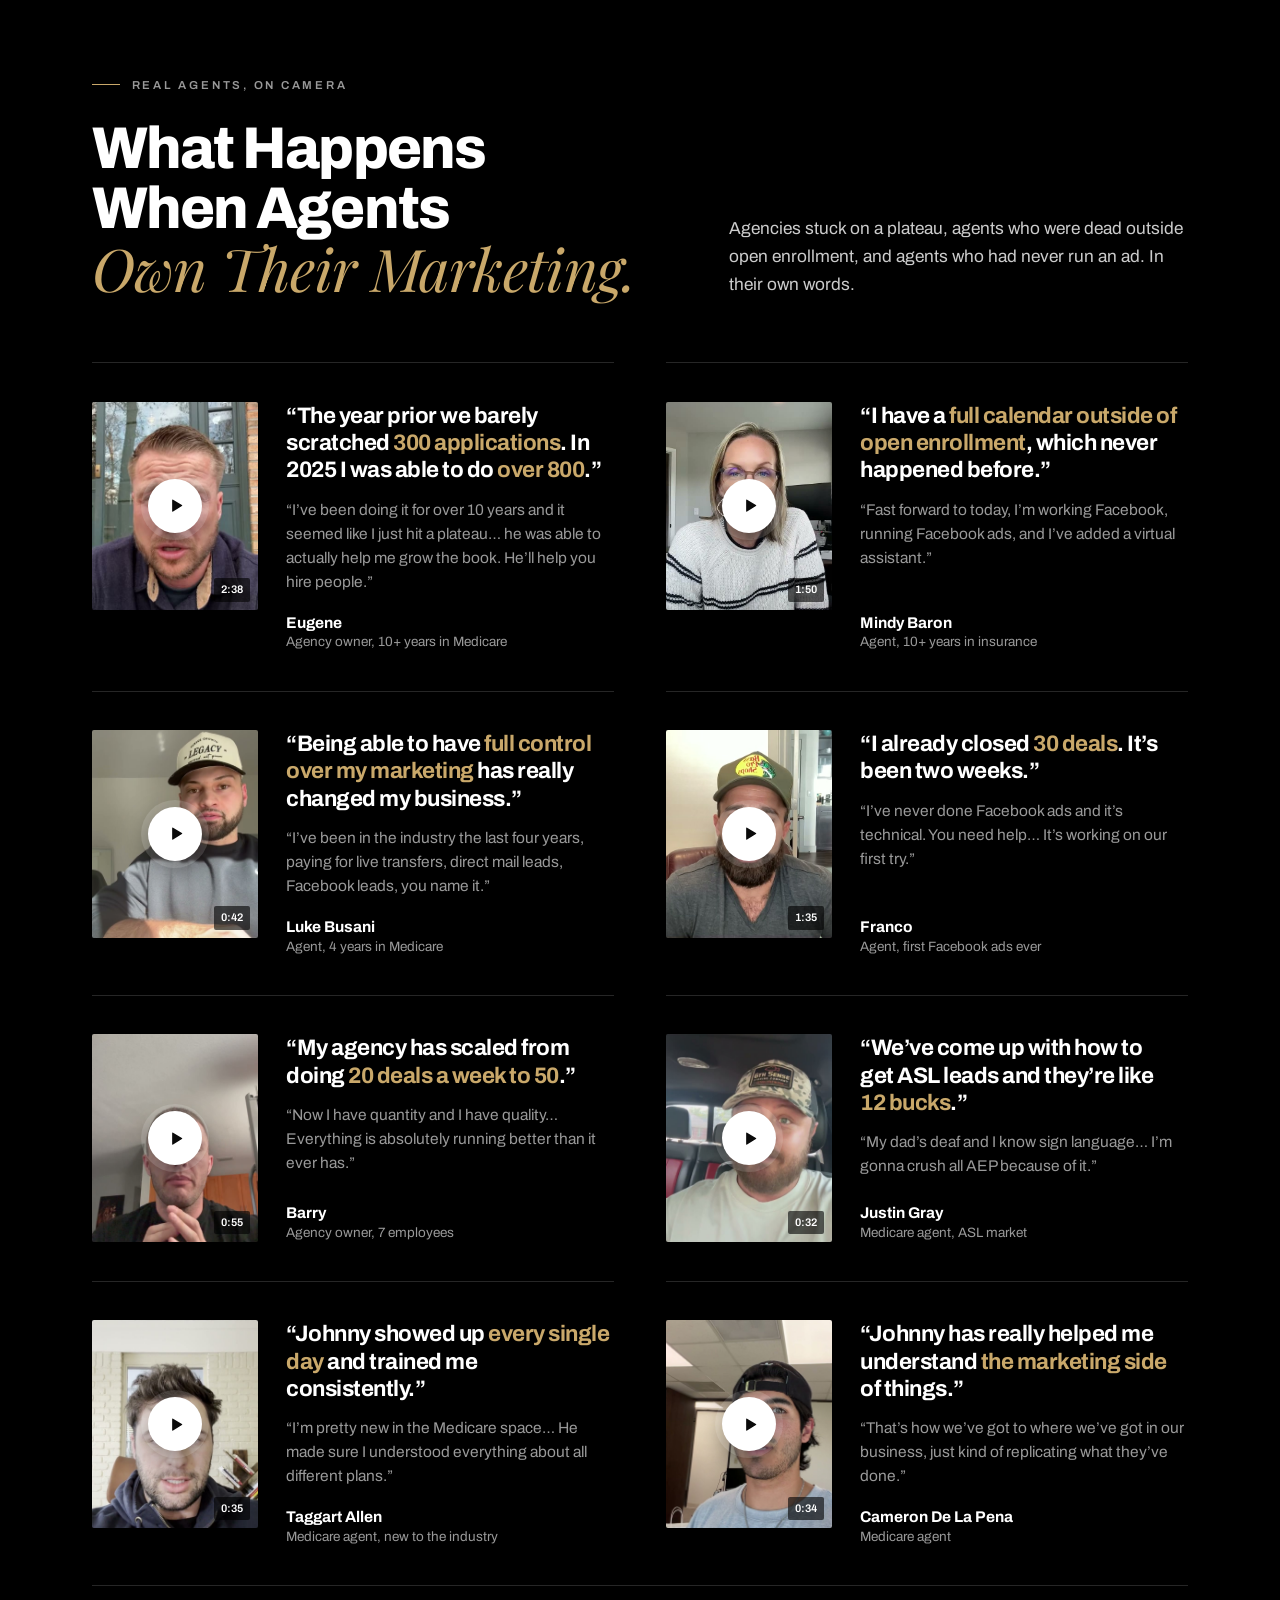
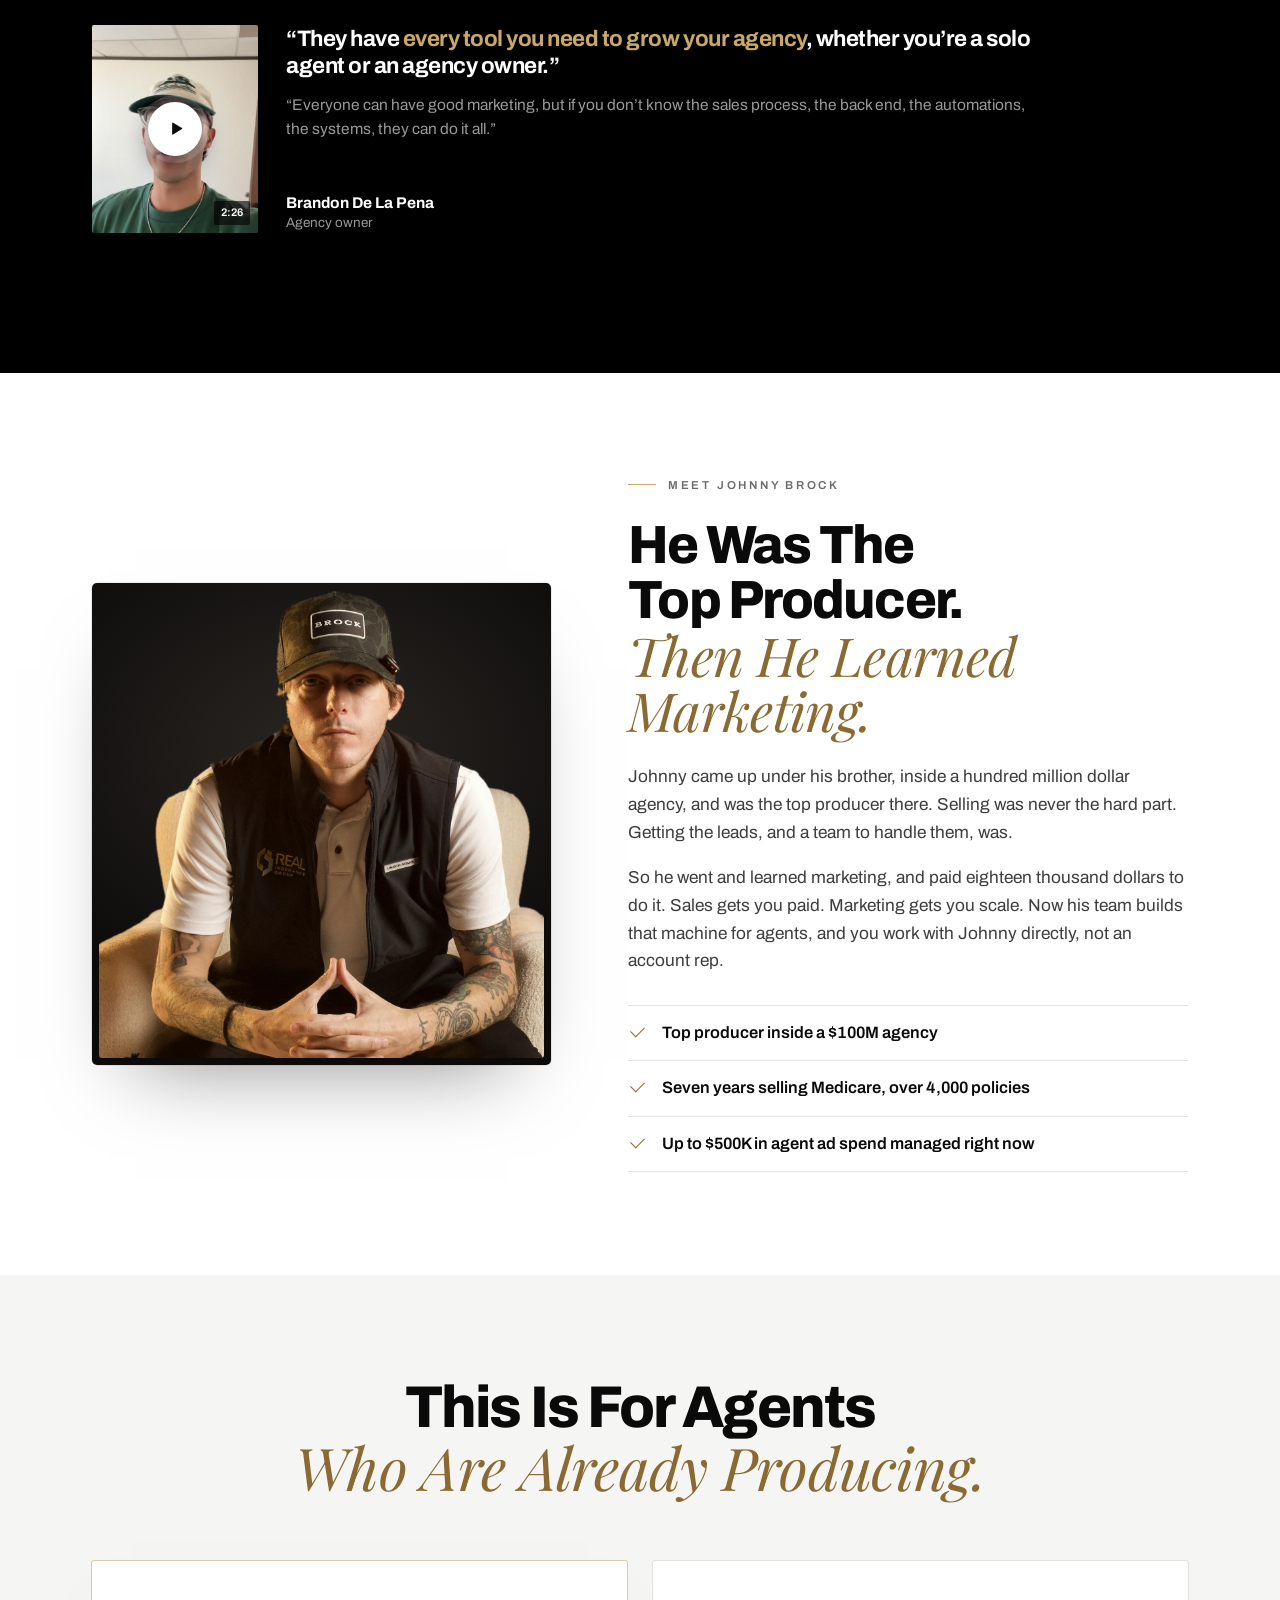
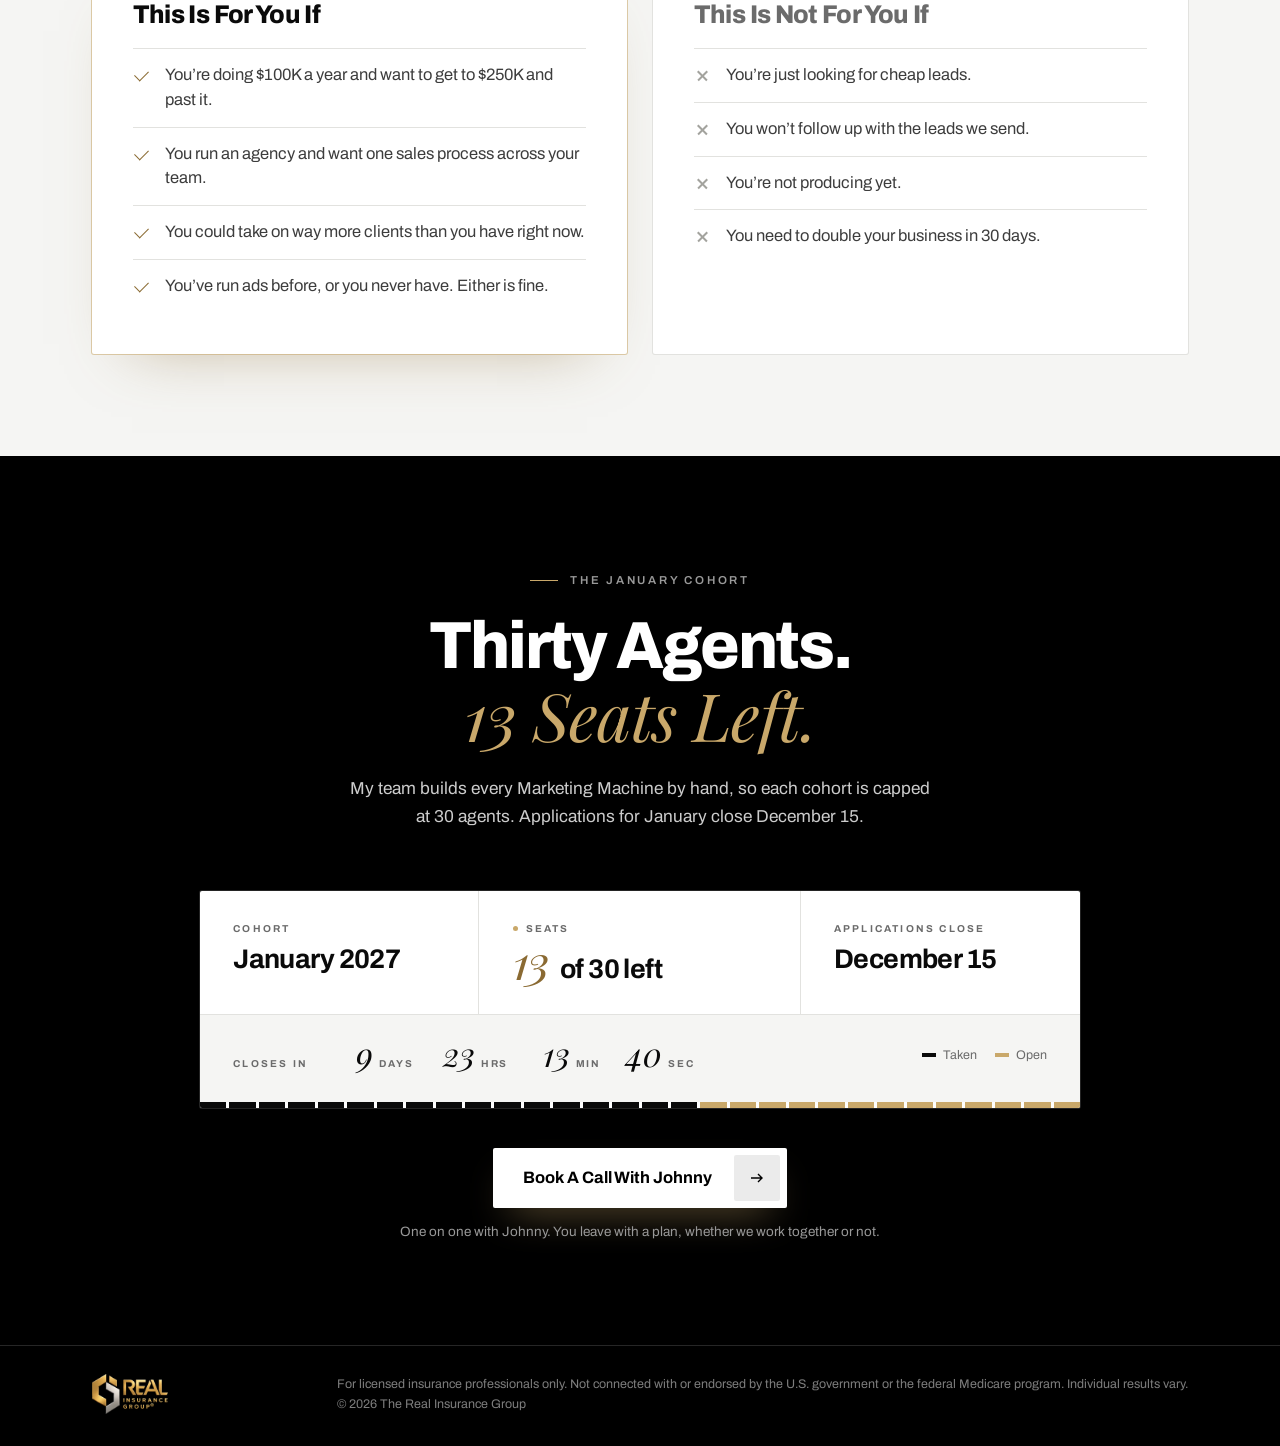
==== commit 9d67765f: "Hero proof strip: drop the $5.92 item, center the pair on desktop and phone Co-Authored-By: Claude F" ====
--- a/index.html
+++ b/index.html
@@ -121,6 +121,7 @@
 .faces img{width:38px;height:38px;border-radius:50%;object-fit:cover;border:2px solid #fff;margin-left:-10px;box-shadow:0 2px 8px rgba(0,0,0,.12)}
 .faces img:first-child{margin-left:0}
 .pf-rule{width:1px;height:34px;background:var(--line)}
+@media (min-width:641px){.proof{display:grid;grid-template-columns:1fr auto 1fr;gap:0 34px}.proof .pf:first-child{justify-content:flex-end}}
 
 /* ============ 02 PROBLEM ============ */
 .problem{padding:clamp(80px,8vw,116px) 0}
@@ -396,8 +397,9 @@
   .hero .cta{margin-top:18px}
   .btn{padding-left:24px;gap:16px;font-size:16px}
   .btn i{width:44px;height:44px}
-  .proof{flex-direction:column;gap:14px;margin-top:26px}
-  .pf-rule{display:none}
+  .proof{flex-direction:column;gap:16px;margin-top:28px}
+  .pf{flex-direction:column;gap:9px;text-align:center}
+  .pf-rule{width:44px;height:1px}
   .rail{grid-template-columns:1fr;row-gap:0}
   .rail li{display:grid;grid-template-columns:44px 1fr;column-gap:18px;padding:22px 0;border-top:1px solid var(--line)}
   .rail li:first-child{border-top:0}
@@ -515,8 +517,6 @@
   </div>
 
   <div class="proof">
-    <div class="pf"><span><b class="num">$5.92</b>per Medicare lead, proven on our own money</span></div>
-    <span class="pf-rule" aria-hidden="true"></span>
     <div class="pf"><span><b class="num">300 &rarr; 800+</b>applications a year, Eugene&rsquo;s agency</span></div>
     <span class="pf-rule" aria-hidden="true"></span>
     <div class="pf"><span class="faces" aria-hidden="true"><img src="assets/video/eugene.jpg" alt=""><img src="assets/video/mindy.jpg" alt=""><img src="assets/video/luke.jpg" alt=""><img src="assets/video/franco.jpg" alt=""></span><span><b>Agents On Camera</b>Eugene, Mindy, Luke and Franco</span></div>
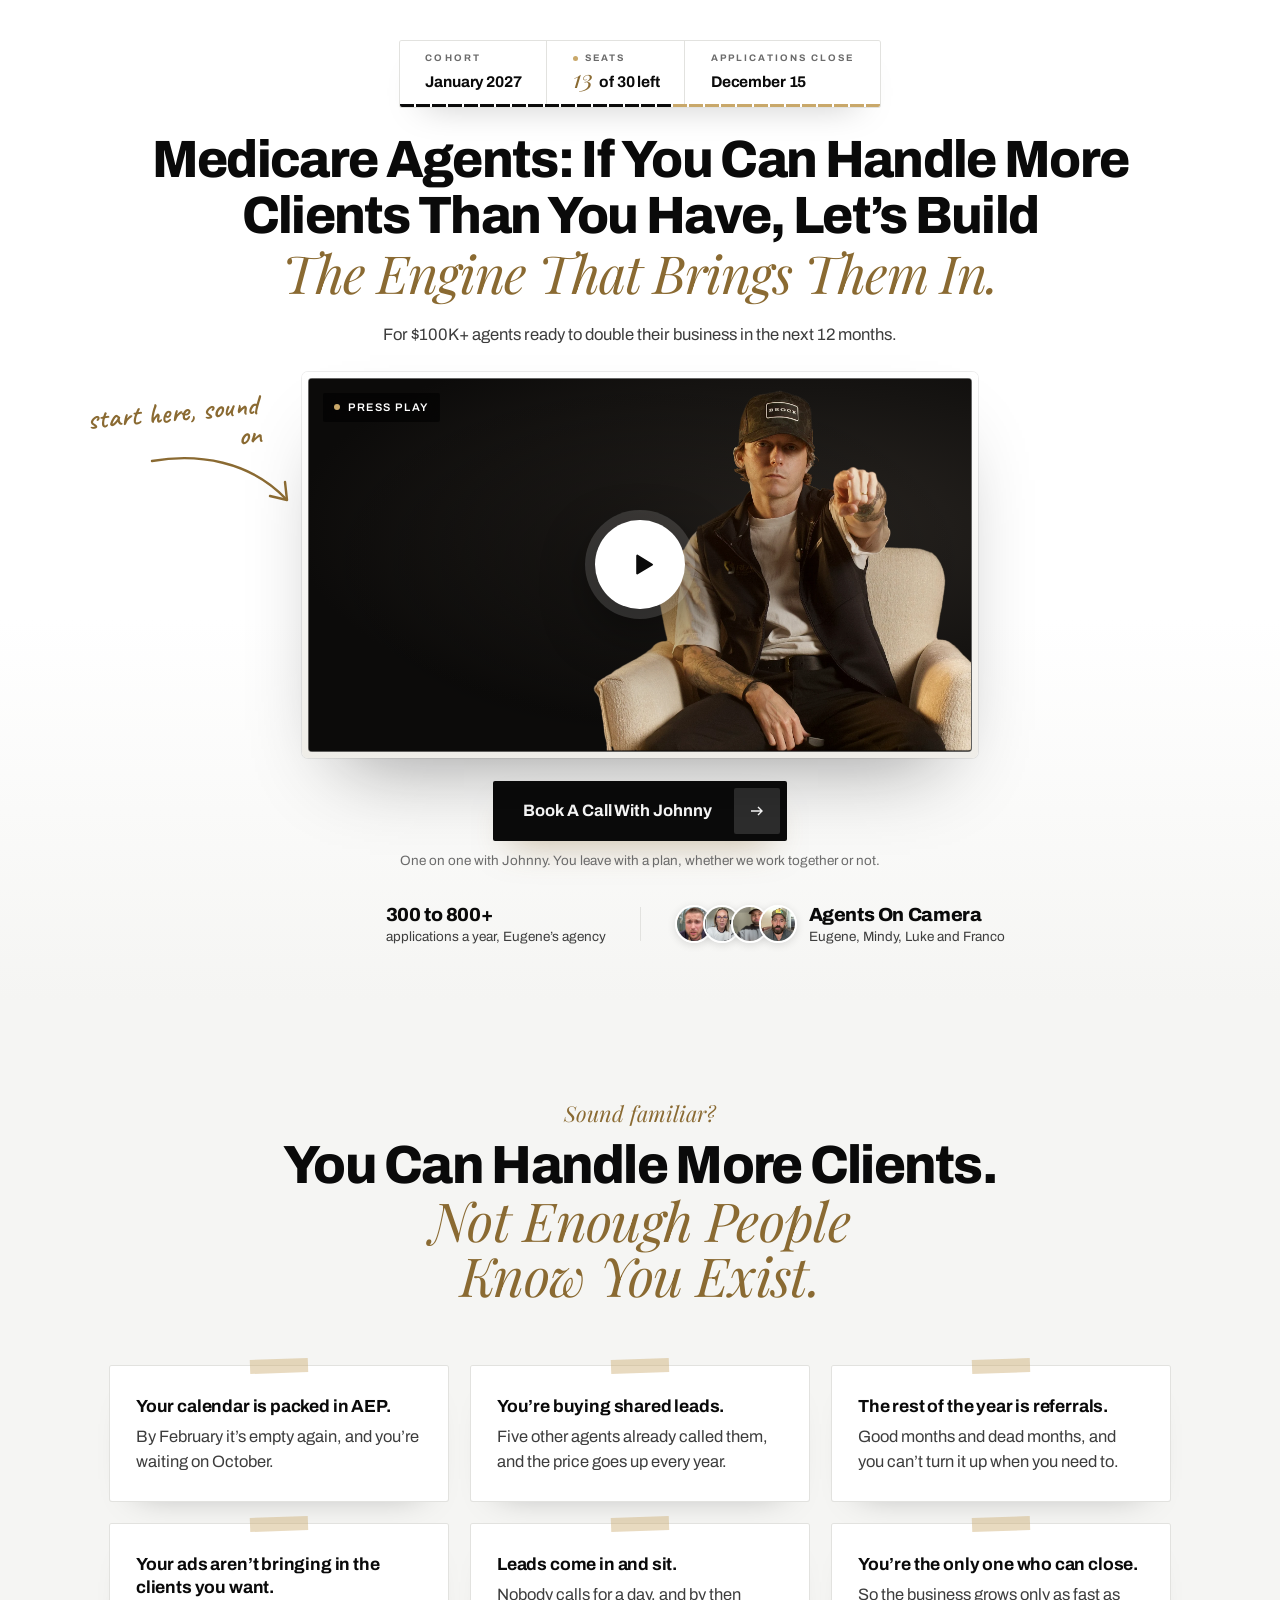
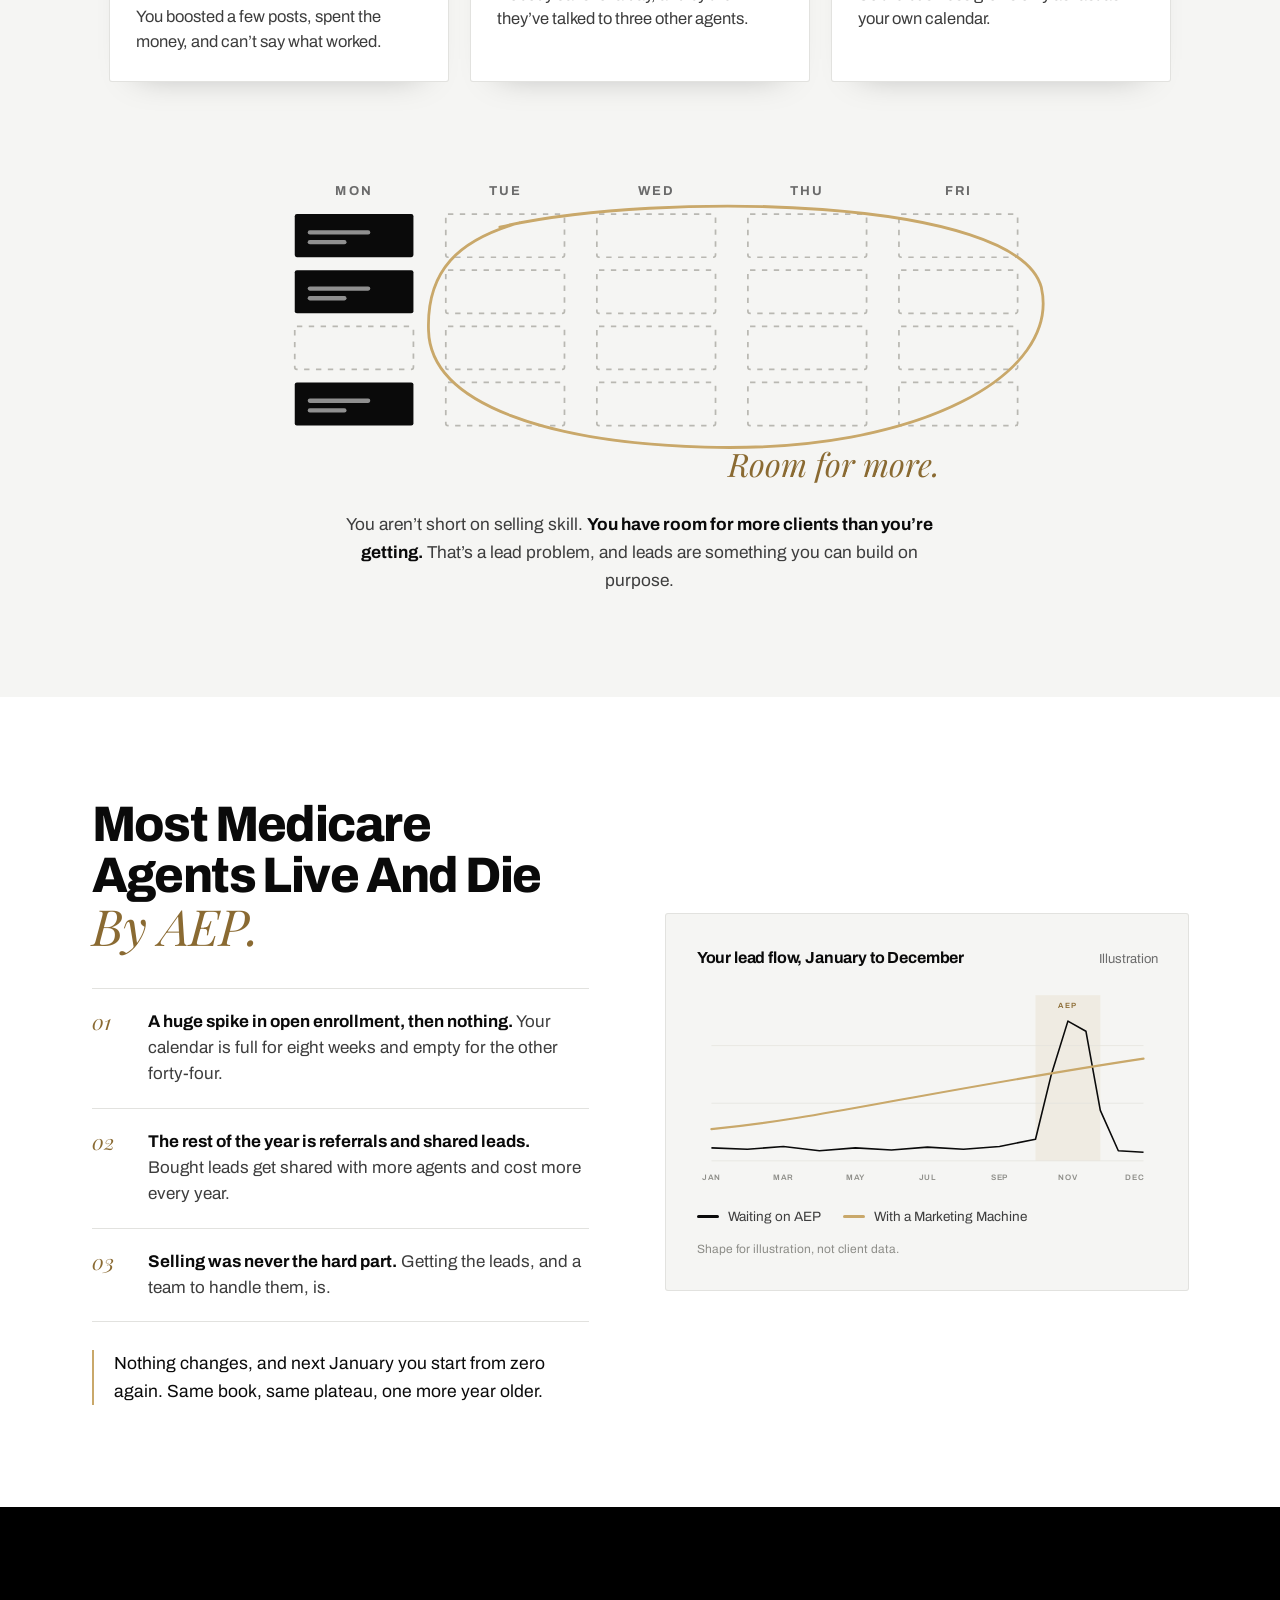
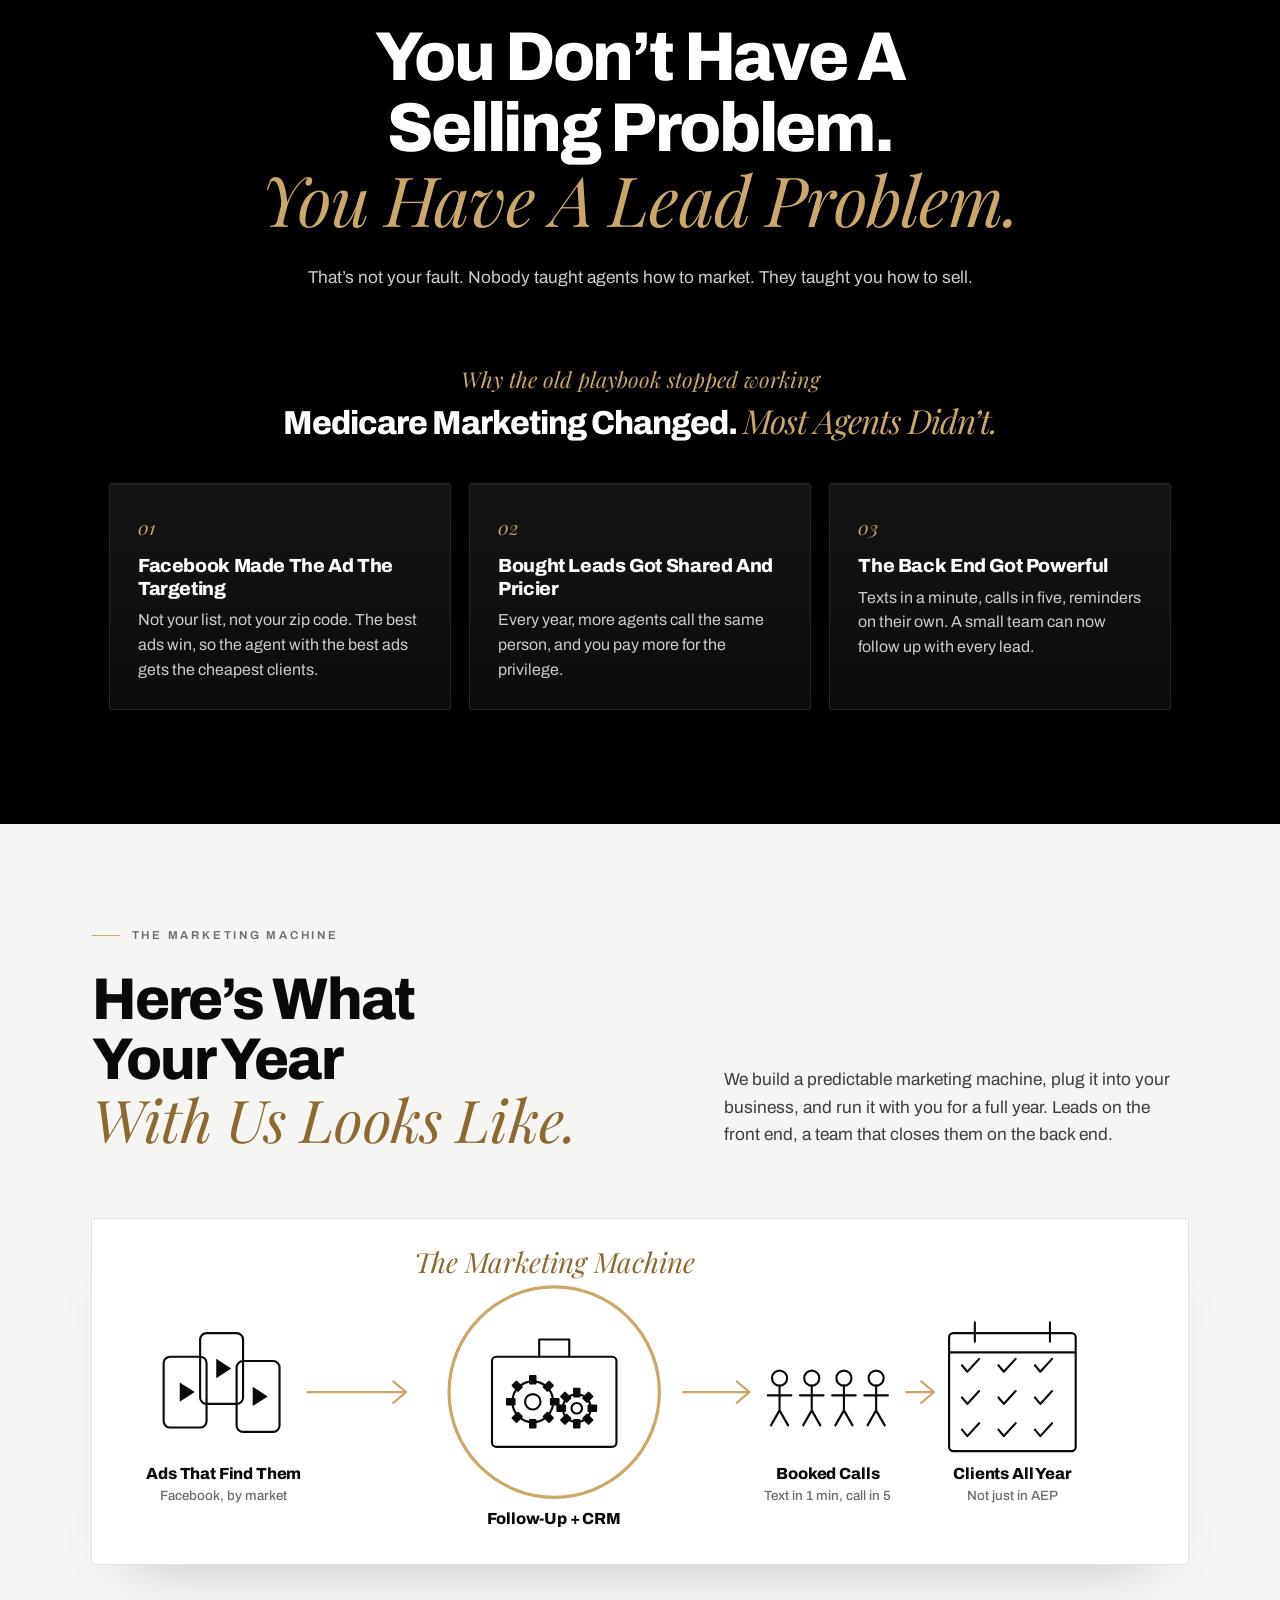
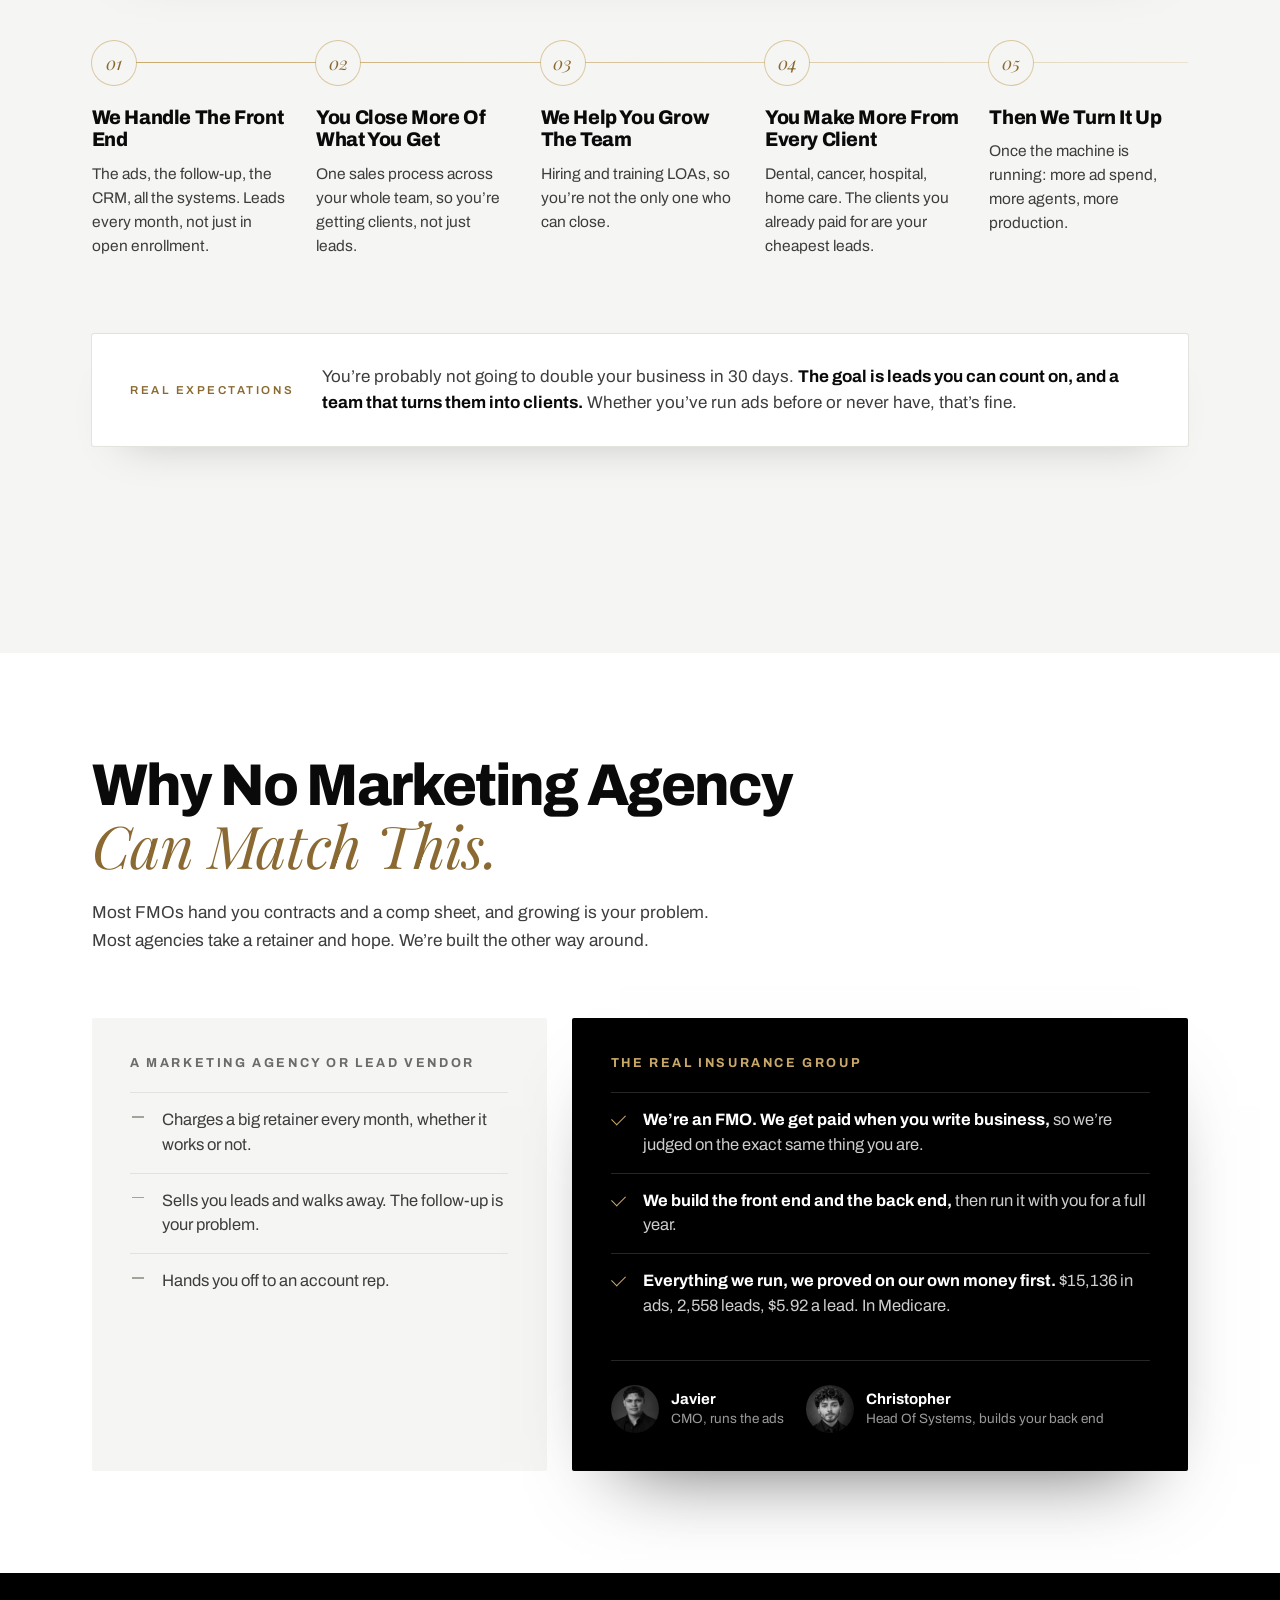
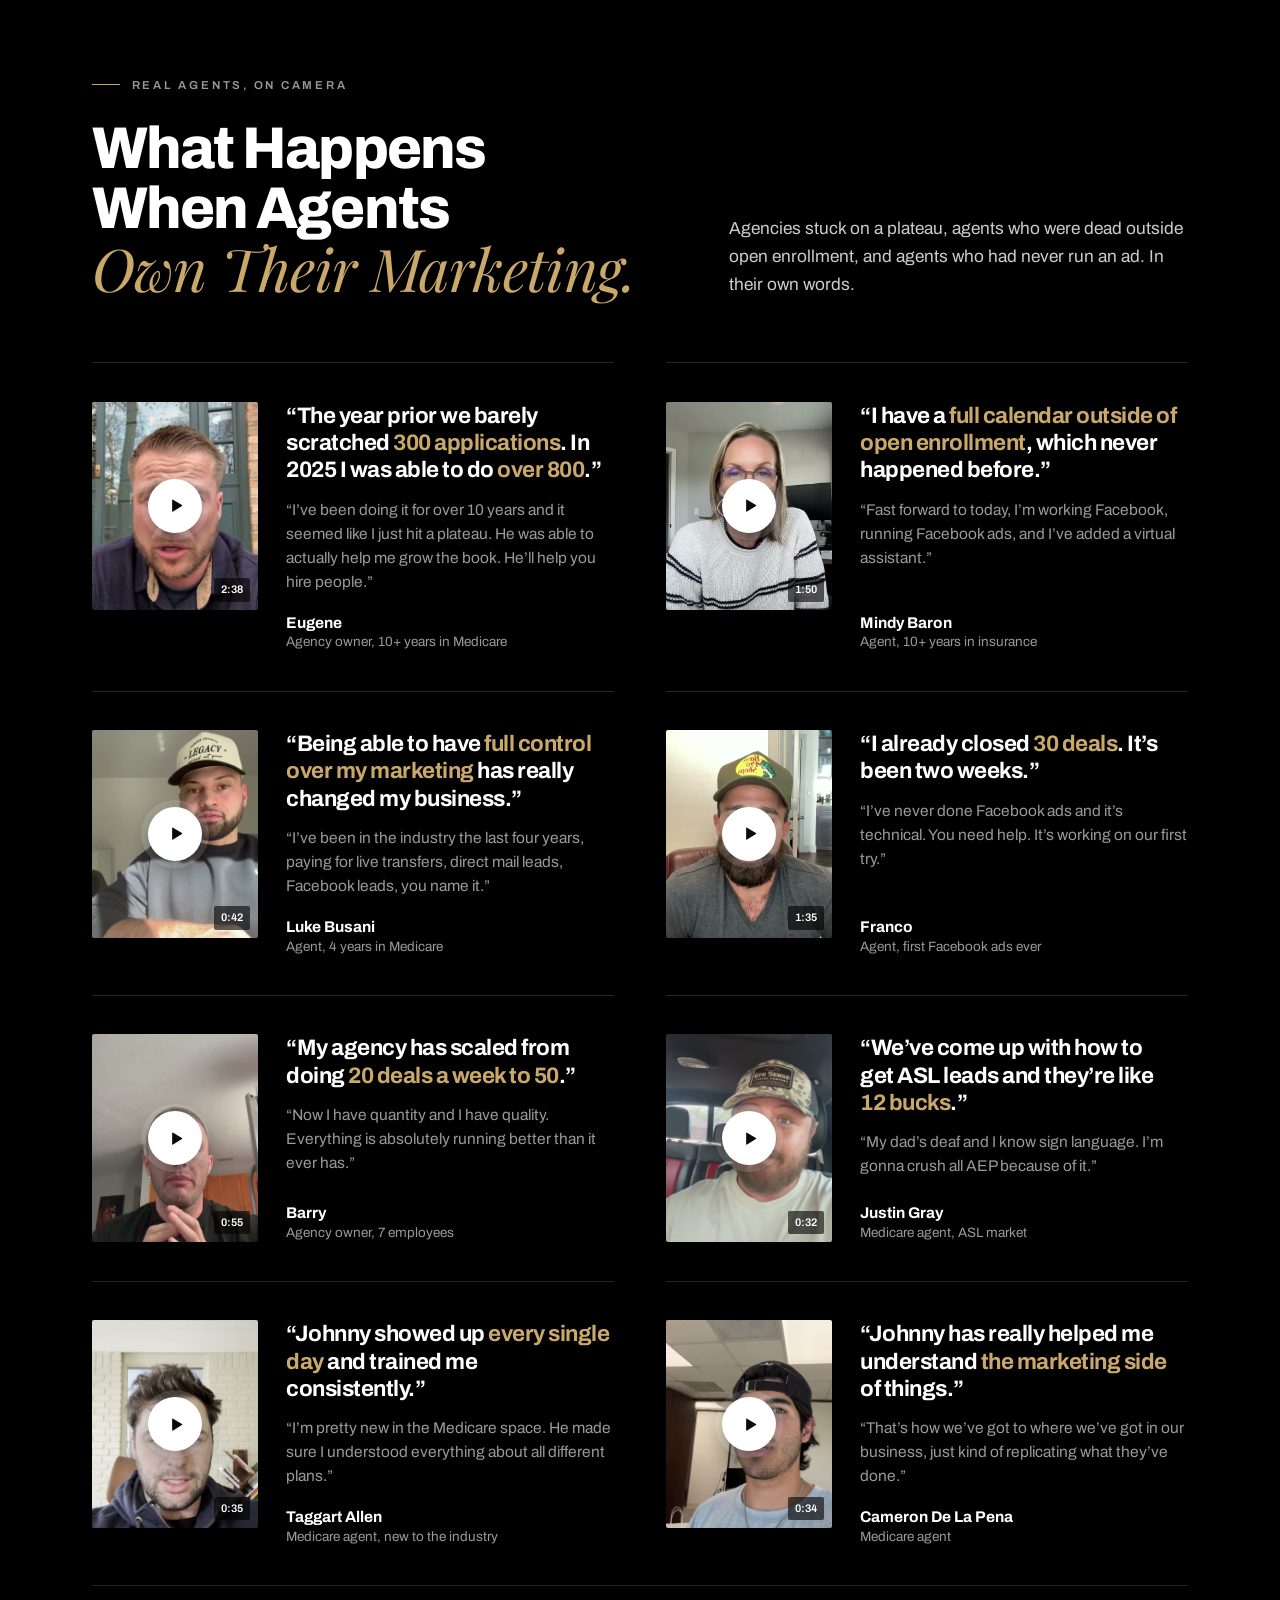
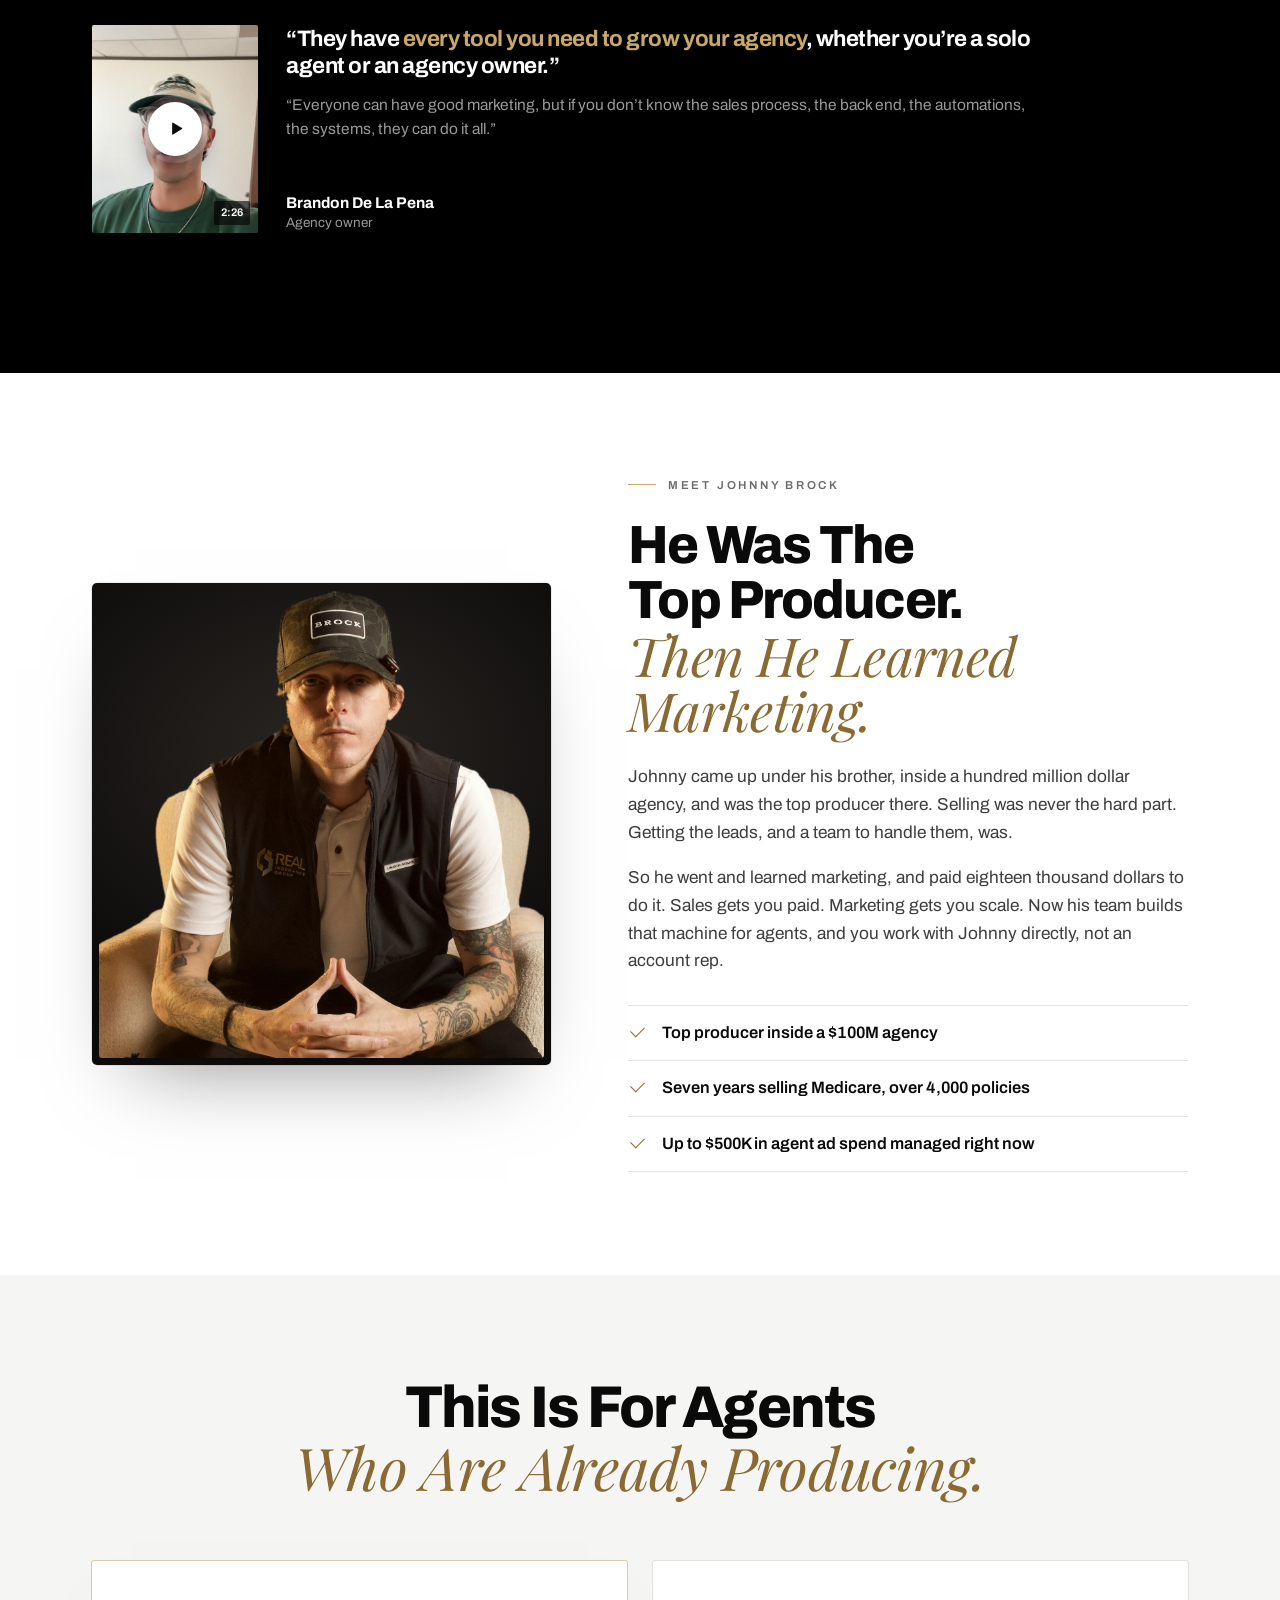
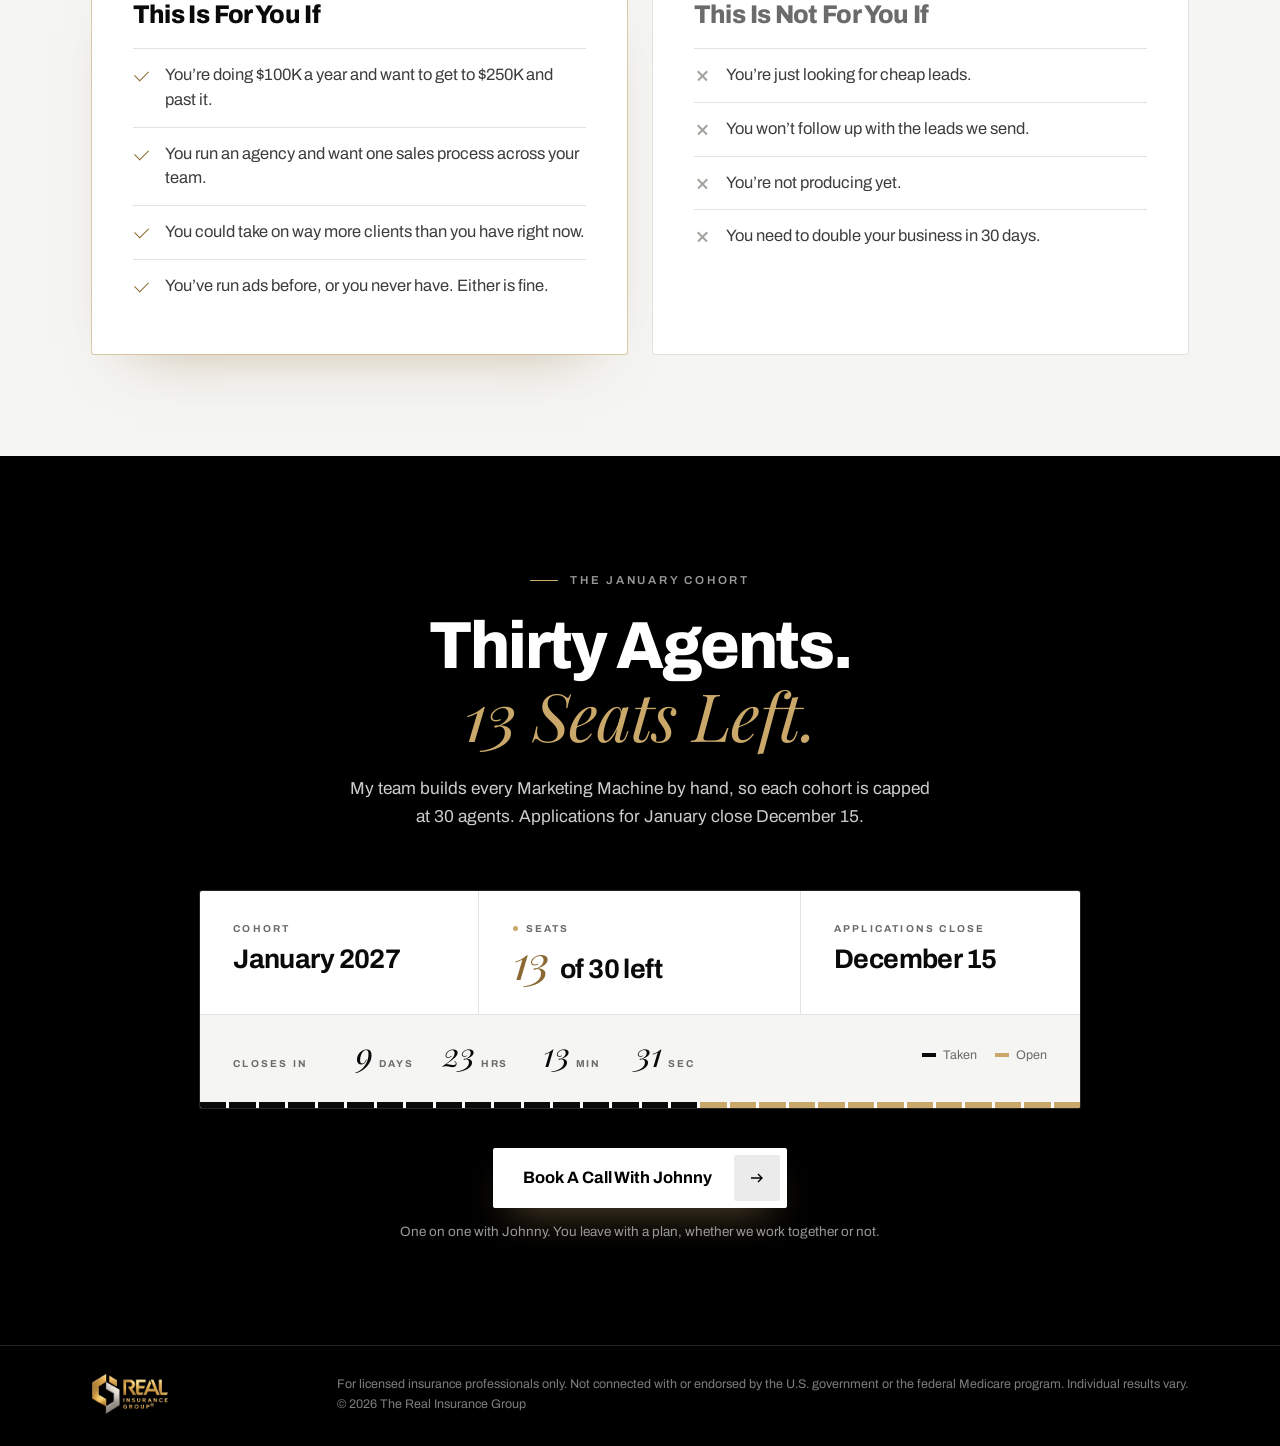
==== commit 476d9995: "Remove arrows, ellipses and back-arrow from the VSL and photo pages; add GHL one-line loaders (build" ====
--- a/index.html
+++ b/index.html
@@ -517,7 +517,7 @@
   </div>
 
   <div class="proof">
-    <div class="pf"><span><b class="num">300 &rarr; 800+</b>applications a year, Eugene&rsquo;s agency</span></div>
+    <div class="pf"><span><b class="num">300 to 800+</b>applications a year, Eugene&rsquo;s agency</span></div>
     <span class="pf-rule" aria-hidden="true"></span>
     <div class="pf"><span class="faces" aria-hidden="true"><img src="assets/video/eugene.jpg" alt=""><img src="assets/video/mindy.jpg" alt=""><img src="assets/video/luke.jpg" alt=""><img src="assets/video/franco.jpg" alt=""></span><span><b>Agents On Camera</b>Eugene, Mindy, Luke and Franco</span></div>
   </div>
@@ -727,7 +727,7 @@
         <div class="tv" data-v="assets/video/eugene.mp4" data-cc="assets/video/eugene.vtt"><img src="assets/video/eugene.jpg" alt="Eugene" loading="lazy"><button type="button" class="play" aria-label="Play Eugene's video"><svg viewBox="0 0 24 24" fill="currentColor"><path d="M5 3.5v17a1 1 0 0 0 1.5.86l14-8.5a1 1 0 0 0 0-1.72l-14-8.5A1 1 0 0 0 5 3.5z"/></svg></button><span class="len">2:38</span></div>
         <div class="tq">
           <blockquote>&ldquo;The year prior we barely scratched <span class="g">300 applications</span>. In 2025 I was able to do <span class="g">over 800</span>.&rdquo;</blockquote>
-          <p>&ldquo;I&rsquo;ve been doing it for over 10 years and it seemed like I just hit a plateau&hellip; he was able to actually help me grow the book. He&rsquo;ll help you hire people.&rdquo;</p>
+          <p>&ldquo;I&rsquo;ve been doing it for over 10 years and it seemed like I just hit a plateau. He was able to actually help me grow the book. He&rsquo;ll help you hire people.&rdquo;</p>
           <cite><b>Eugene</b>Agency owner, 10+ years in Medicare</cite>
         </div>
       </article>
@@ -751,7 +751,7 @@
         <div class="tv" data-v="assets/video/franco.mp4" data-cc="assets/video/franco.vtt"><img src="assets/video/franco.jpg" alt="Franco" loading="lazy"><button type="button" class="play" aria-label="Play Franco's video"><svg viewBox="0 0 24 24" fill="currentColor"><path d="M5 3.5v17a1 1 0 0 0 1.5.86l14-8.5a1 1 0 0 0 0-1.72l-14-8.5A1 1 0 0 0 5 3.5z"/></svg></button><span class="len">1:35</span></div>
         <div class="tq">
           <blockquote>&ldquo;I already closed <span class="g">30 deals</span>. It&rsquo;s been two weeks.&rdquo;</blockquote>
-          <p>&ldquo;I&rsquo;ve never done Facebook ads and it&rsquo;s technical. You need help&hellip; It&rsquo;s working on our first try.&rdquo;</p>
+          <p>&ldquo;I&rsquo;ve never done Facebook ads and it&rsquo;s technical. You need help. It&rsquo;s working on our first try.&rdquo;</p>
           <cite><b>Franco</b>Agent, first Facebook ads ever</cite>
         </div>
       </article>
@@ -759,7 +759,7 @@
         <div class="tv" data-v="assets/video/barry.mp4" data-cc="assets/video/barry.vtt"><img src="assets/video/barry.jpg" alt="Barry" loading="lazy"><button type="button" class="play" aria-label="Play Barry&rsquo;s video"><svg viewBox="0 0 24 24" fill="currentColor"><path d="M5 3.5v17a1 1 0 0 0 1.5.86l14-8.5a1 1 0 0 0 0-1.72l-14-8.5A1 1 0 0 0 5 3.5z"/></svg></button><span class="len">0:55</span></div>
         <div class="tq">
           <blockquote>&ldquo;My agency has scaled from doing <span class="g">20 deals a week to 50</span>.&rdquo;</blockquote>
-          <p>&ldquo;Now I have quantity and I have quality&hellip; Everything is absolutely running better than it ever has.&rdquo;</p>
+          <p>&ldquo;Now I have quantity and I have quality. Everything is absolutely running better than it ever has.&rdquo;</p>
           <cite><b>Barry</b>Agency owner, 7 employees</cite>
         </div>
       </article>
@@ -767,7 +767,7 @@
         <div class="tv" data-v="assets/video/justin.mp4" data-cc="assets/video/justin.vtt"><img src="assets/video/justin.jpg" alt="Justin Gray" loading="lazy"><button type="button" class="play" aria-label="Play Justin&rsquo;s video"><svg viewBox="0 0 24 24" fill="currentColor"><path d="M5 3.5v17a1 1 0 0 0 1.5.86l14-8.5a1 1 0 0 0 0-1.72l-14-8.5A1 1 0 0 0 5 3.5z"/></svg></button><span class="len">0:32</span></div>
         <div class="tq">
           <blockquote>&ldquo;We&rsquo;ve come up with how to get ASL leads and they&rsquo;re like <span class="g">12 bucks</span>.&rdquo;</blockquote>
-          <p>&ldquo;My dad&rsquo;s deaf and I know sign language&hellip; I&rsquo;m gonna crush all AEP because of it.&rdquo;</p>
+          <p>&ldquo;My dad&rsquo;s deaf and I know sign language. I&rsquo;m gonna crush all AEP because of it.&rdquo;</p>
           <cite><b>Justin Gray</b>Medicare agent, ASL market</cite>
         </div>
       </article>
@@ -775,7 +775,7 @@
         <div class="tv" data-v="assets/video/taggart.mp4" data-cc="assets/video/taggart.vtt"><img src="assets/video/taggart.jpg" alt="Taggart Allen" loading="lazy"><button type="button" class="play" aria-label="Play Taggart&rsquo;s video"><svg viewBox="0 0 24 24" fill="currentColor"><path d="M5 3.5v17a1 1 0 0 0 1.5.86l14-8.5a1 1 0 0 0 0-1.72l-14-8.5A1 1 0 0 0 5 3.5z"/></svg></button><span class="len">0:35</span></div>
         <div class="tq">
           <blockquote>&ldquo;Johnny showed up <span class="g">every single day</span> and trained me consistently.&rdquo;</blockquote>
-          <p>&ldquo;I&rsquo;m pretty new in the Medicare space&hellip; He made sure I understood everything about all different plans.&rdquo;</p>
+          <p>&ldquo;I&rsquo;m pretty new in the Medicare space. He made sure I understood everything about all different plans.&rdquo;</p>
           <cite><b>Taggart Allen</b>Medicare agent, new to the industry</cite>
         </div>
       </article>
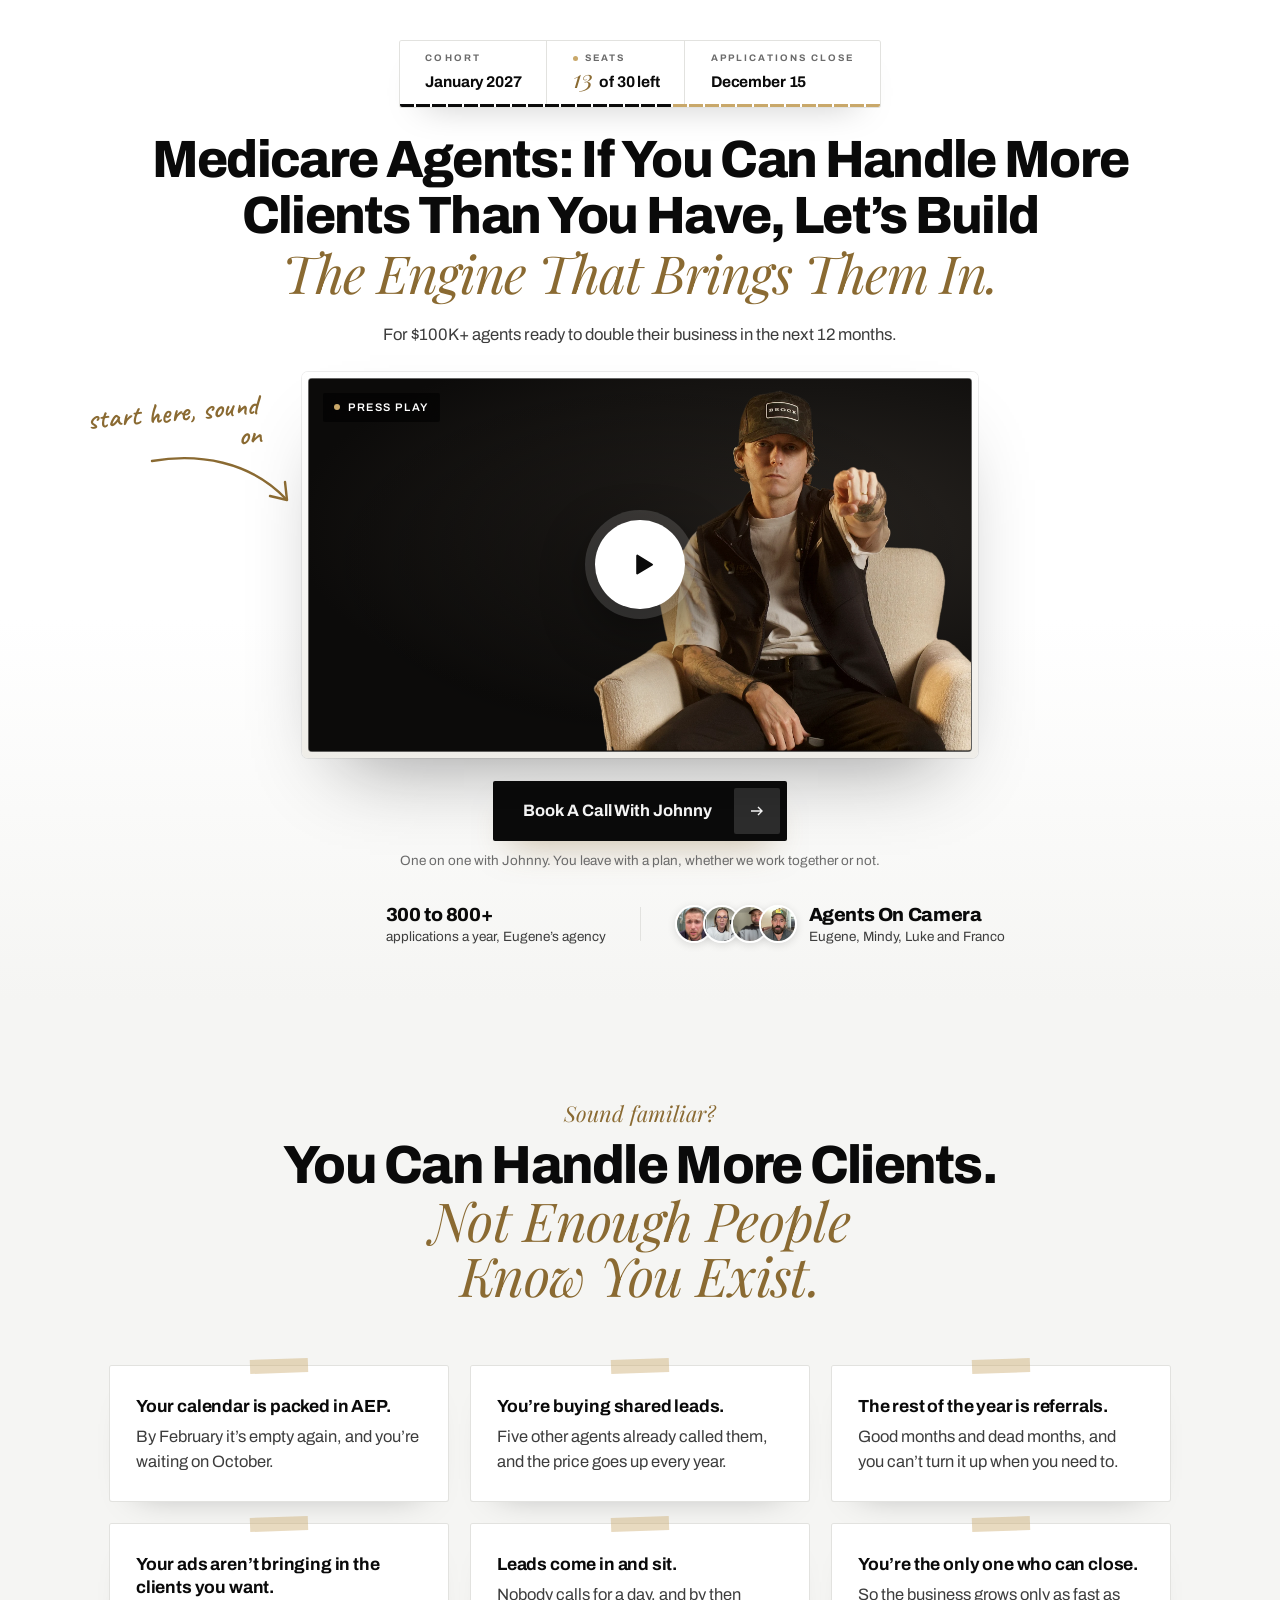
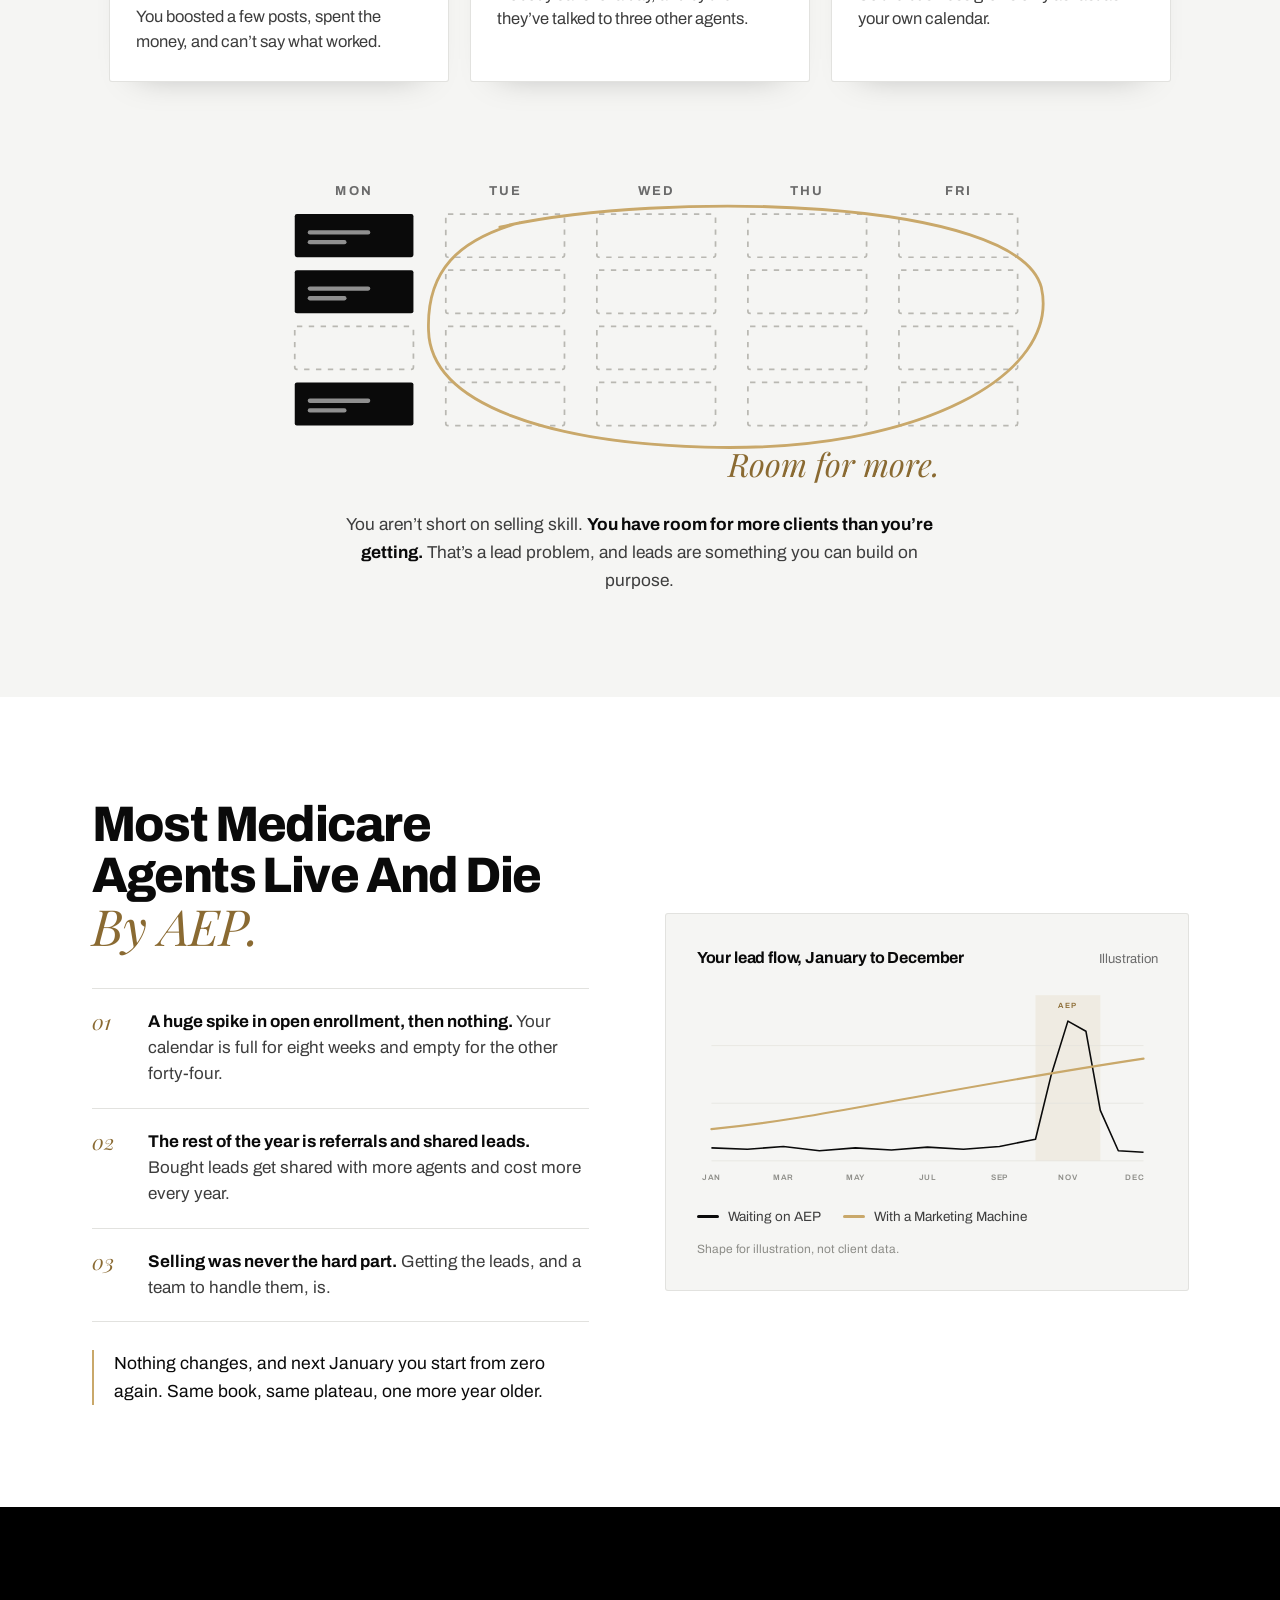
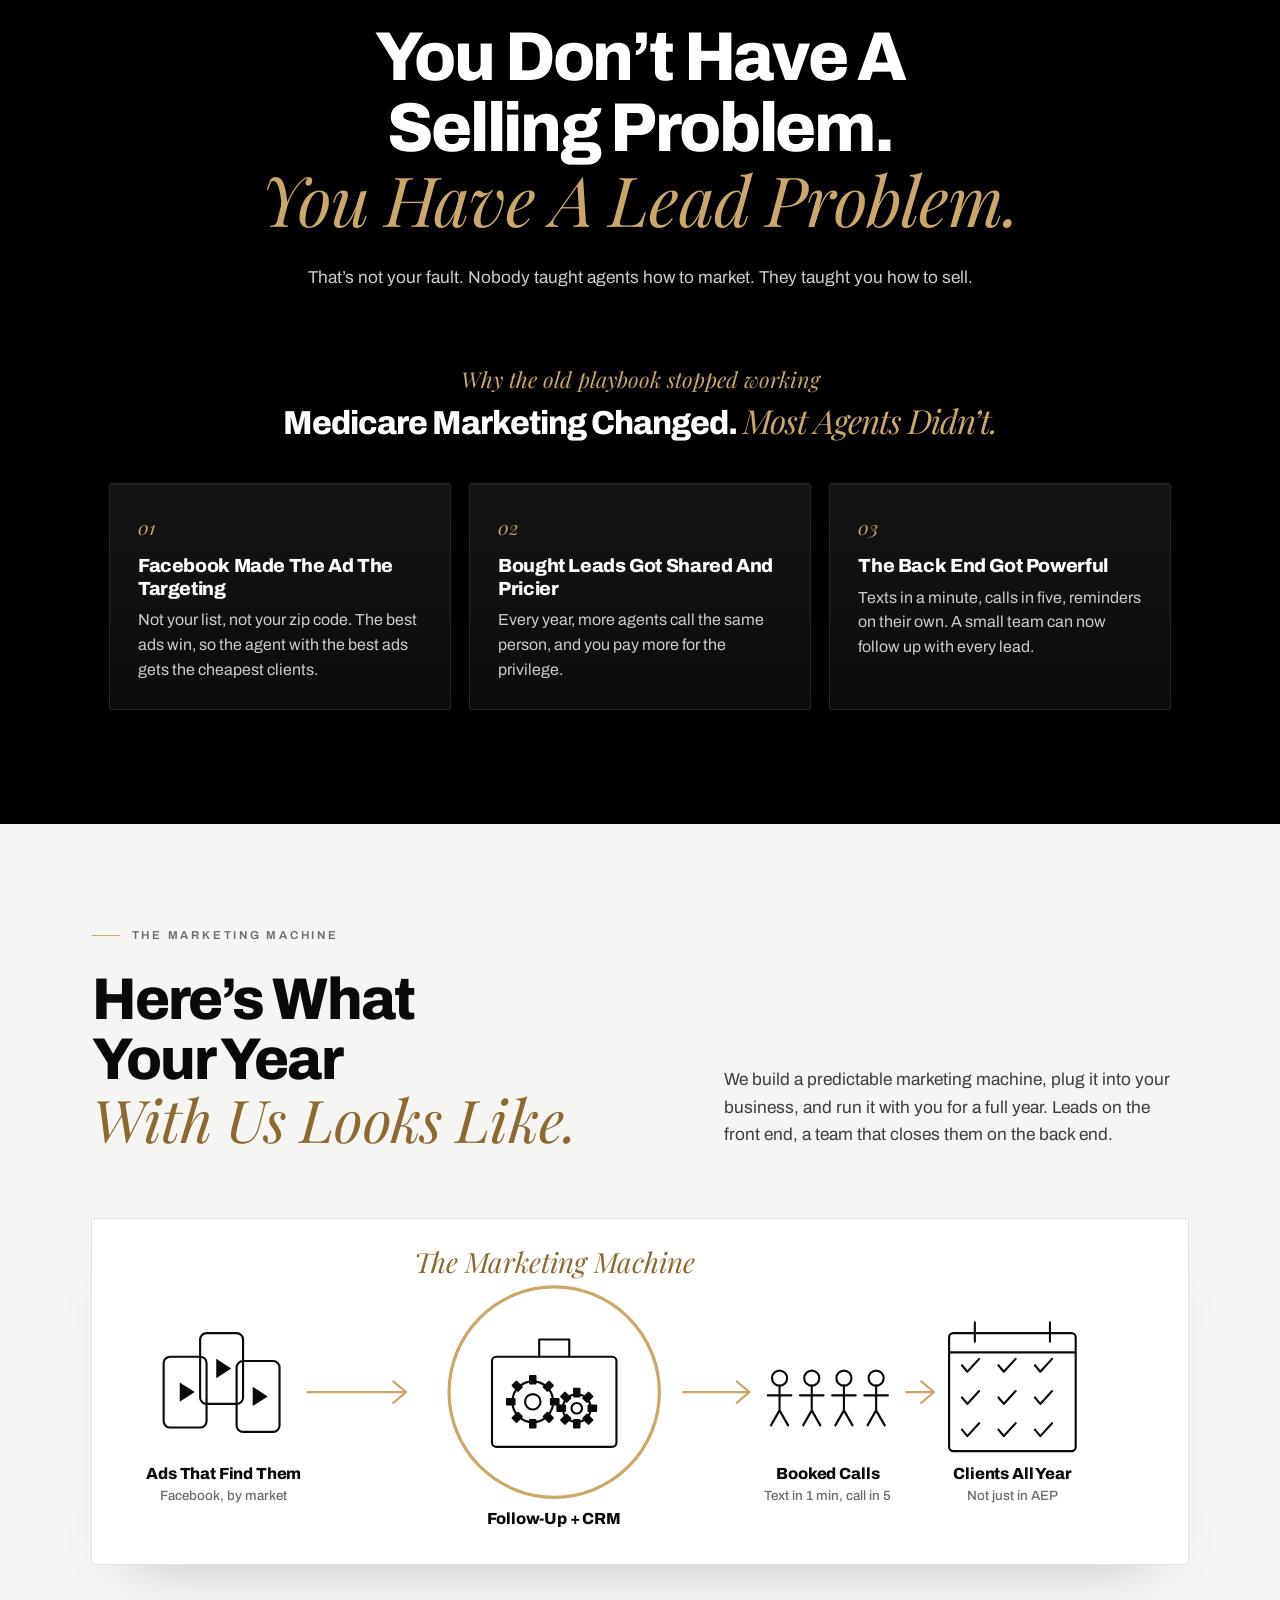
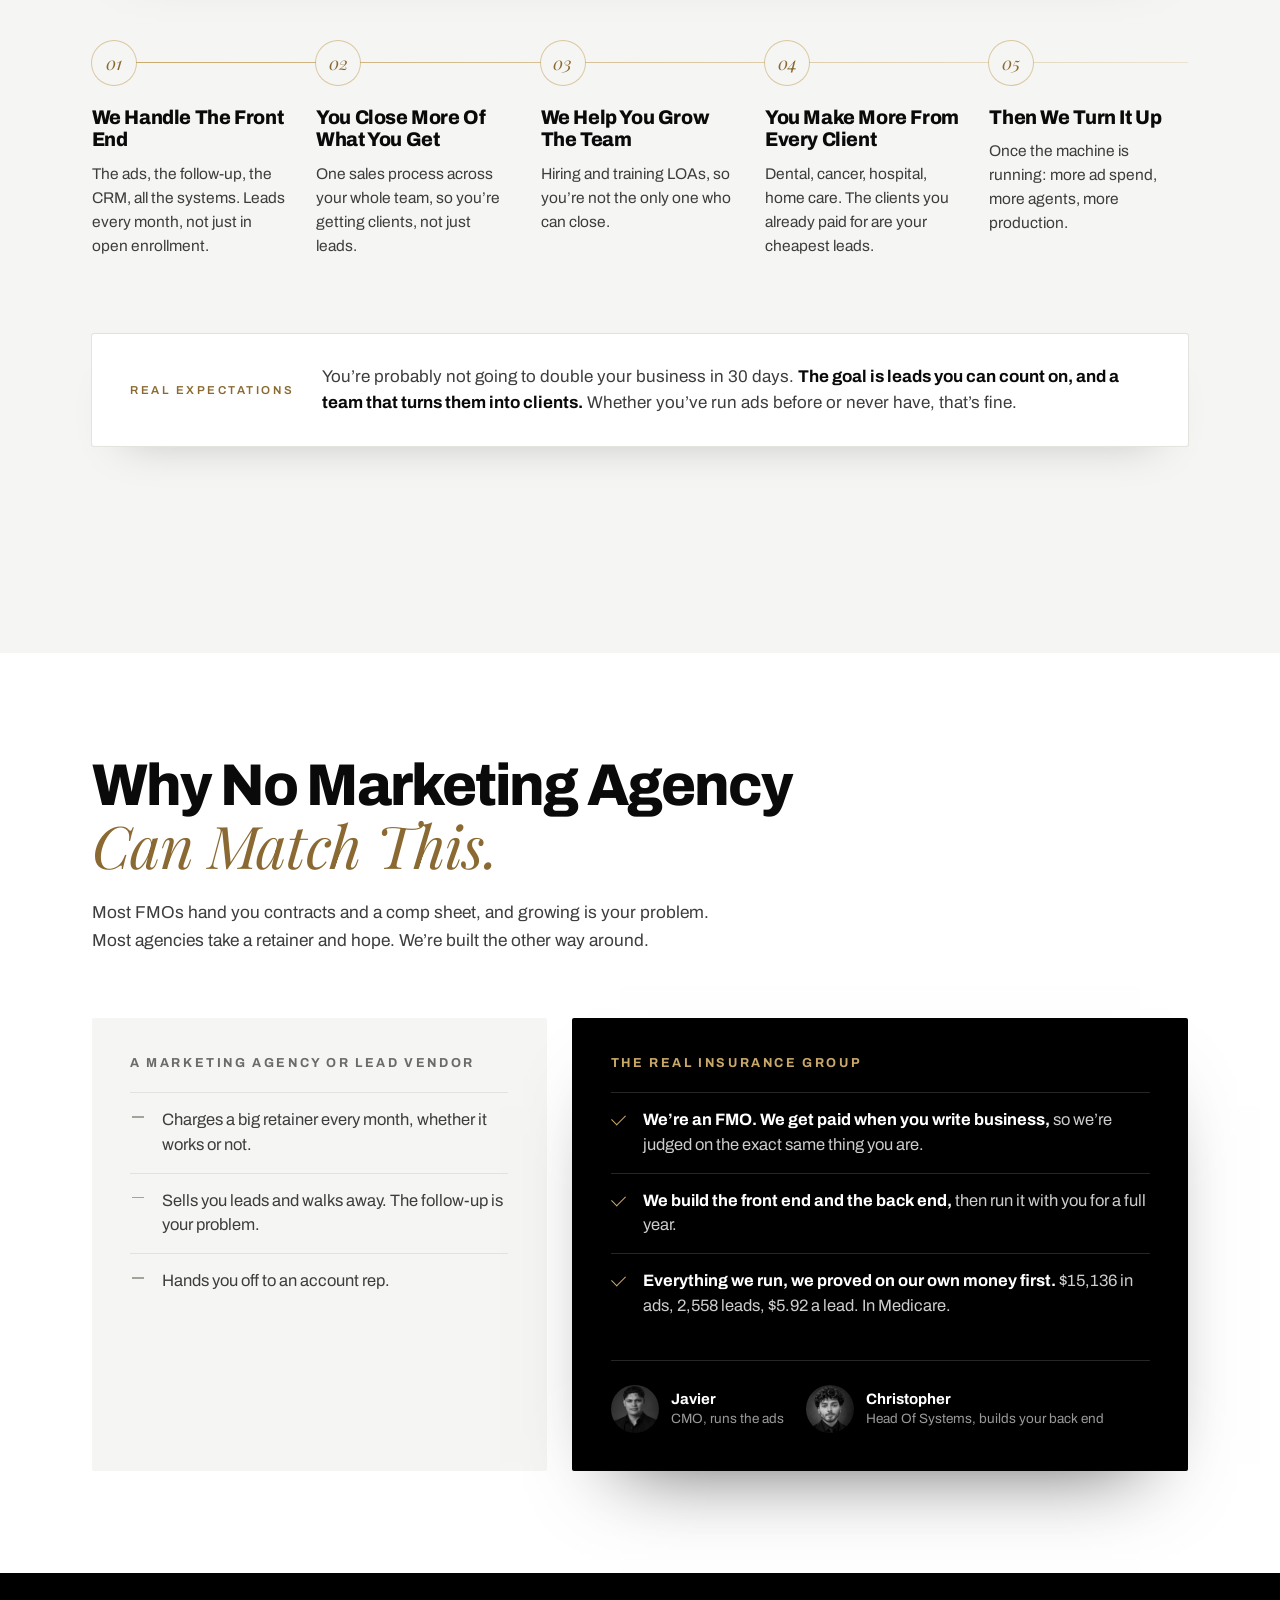
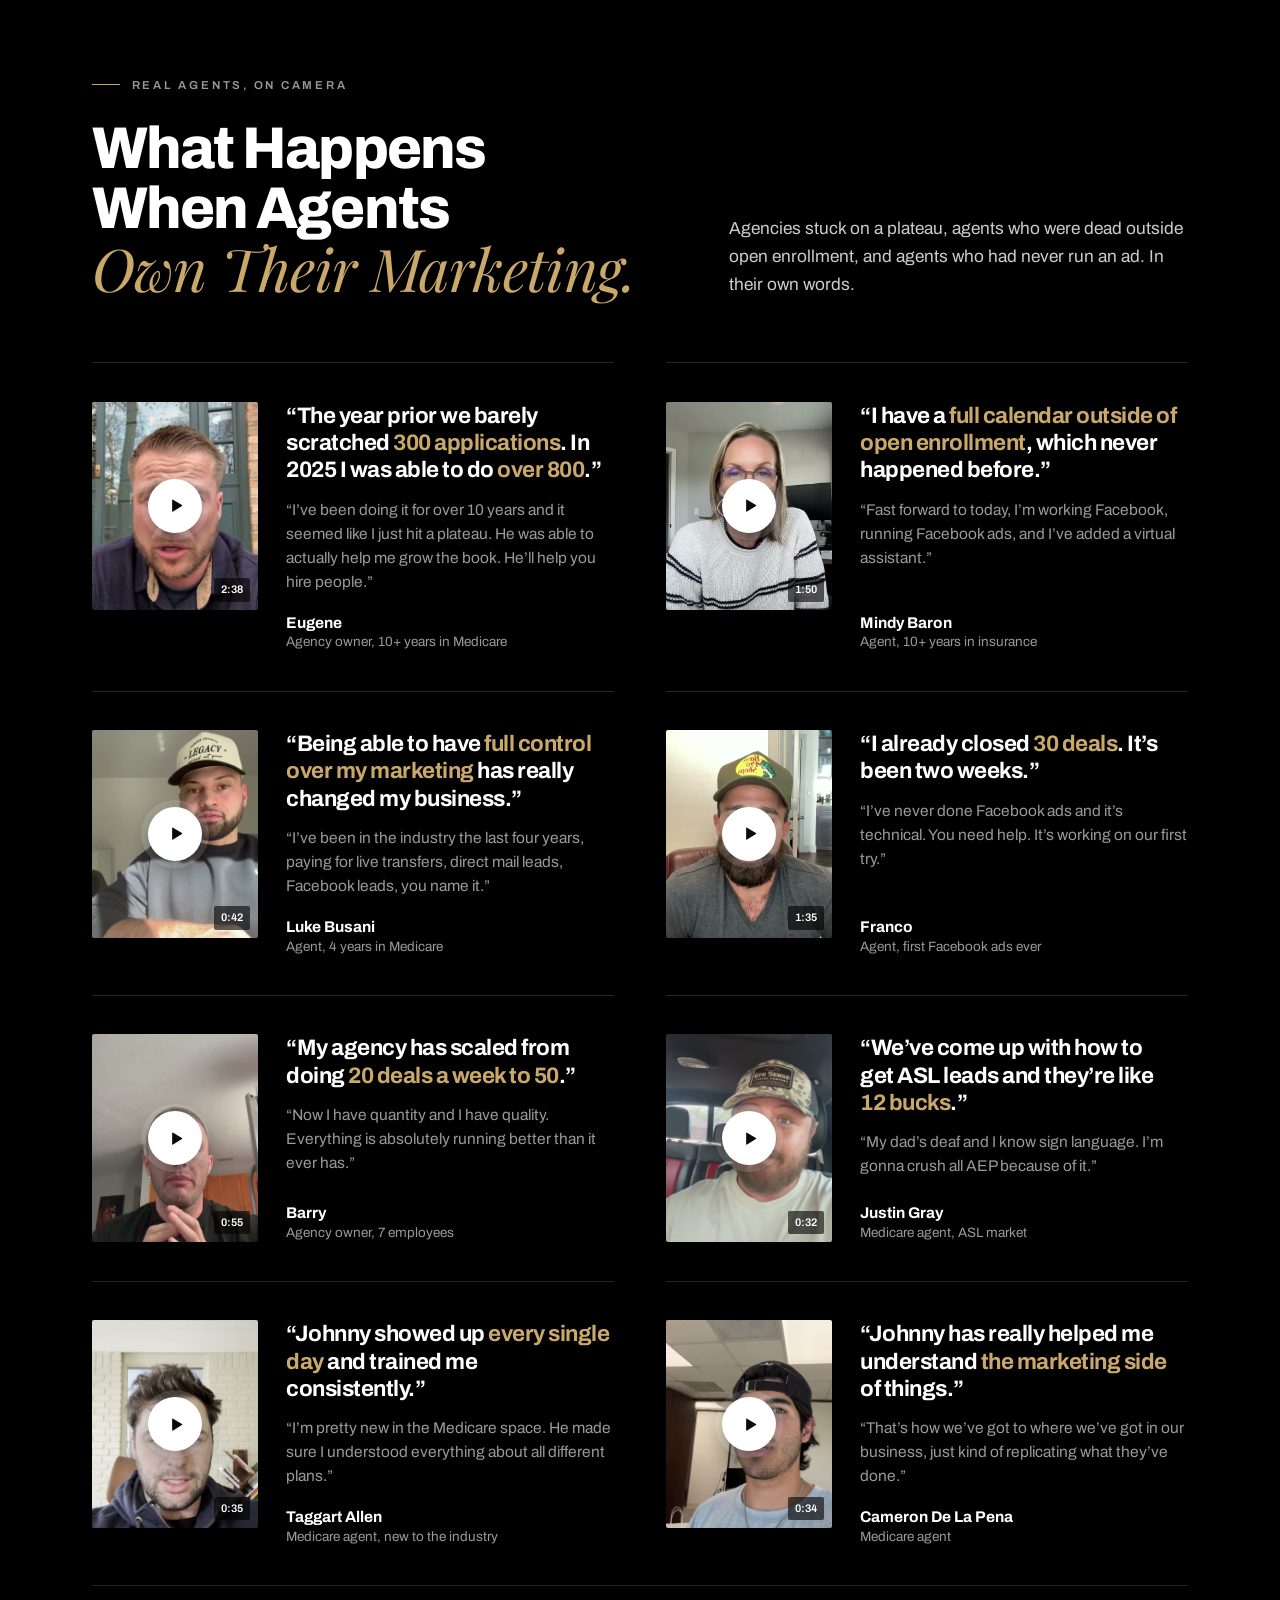
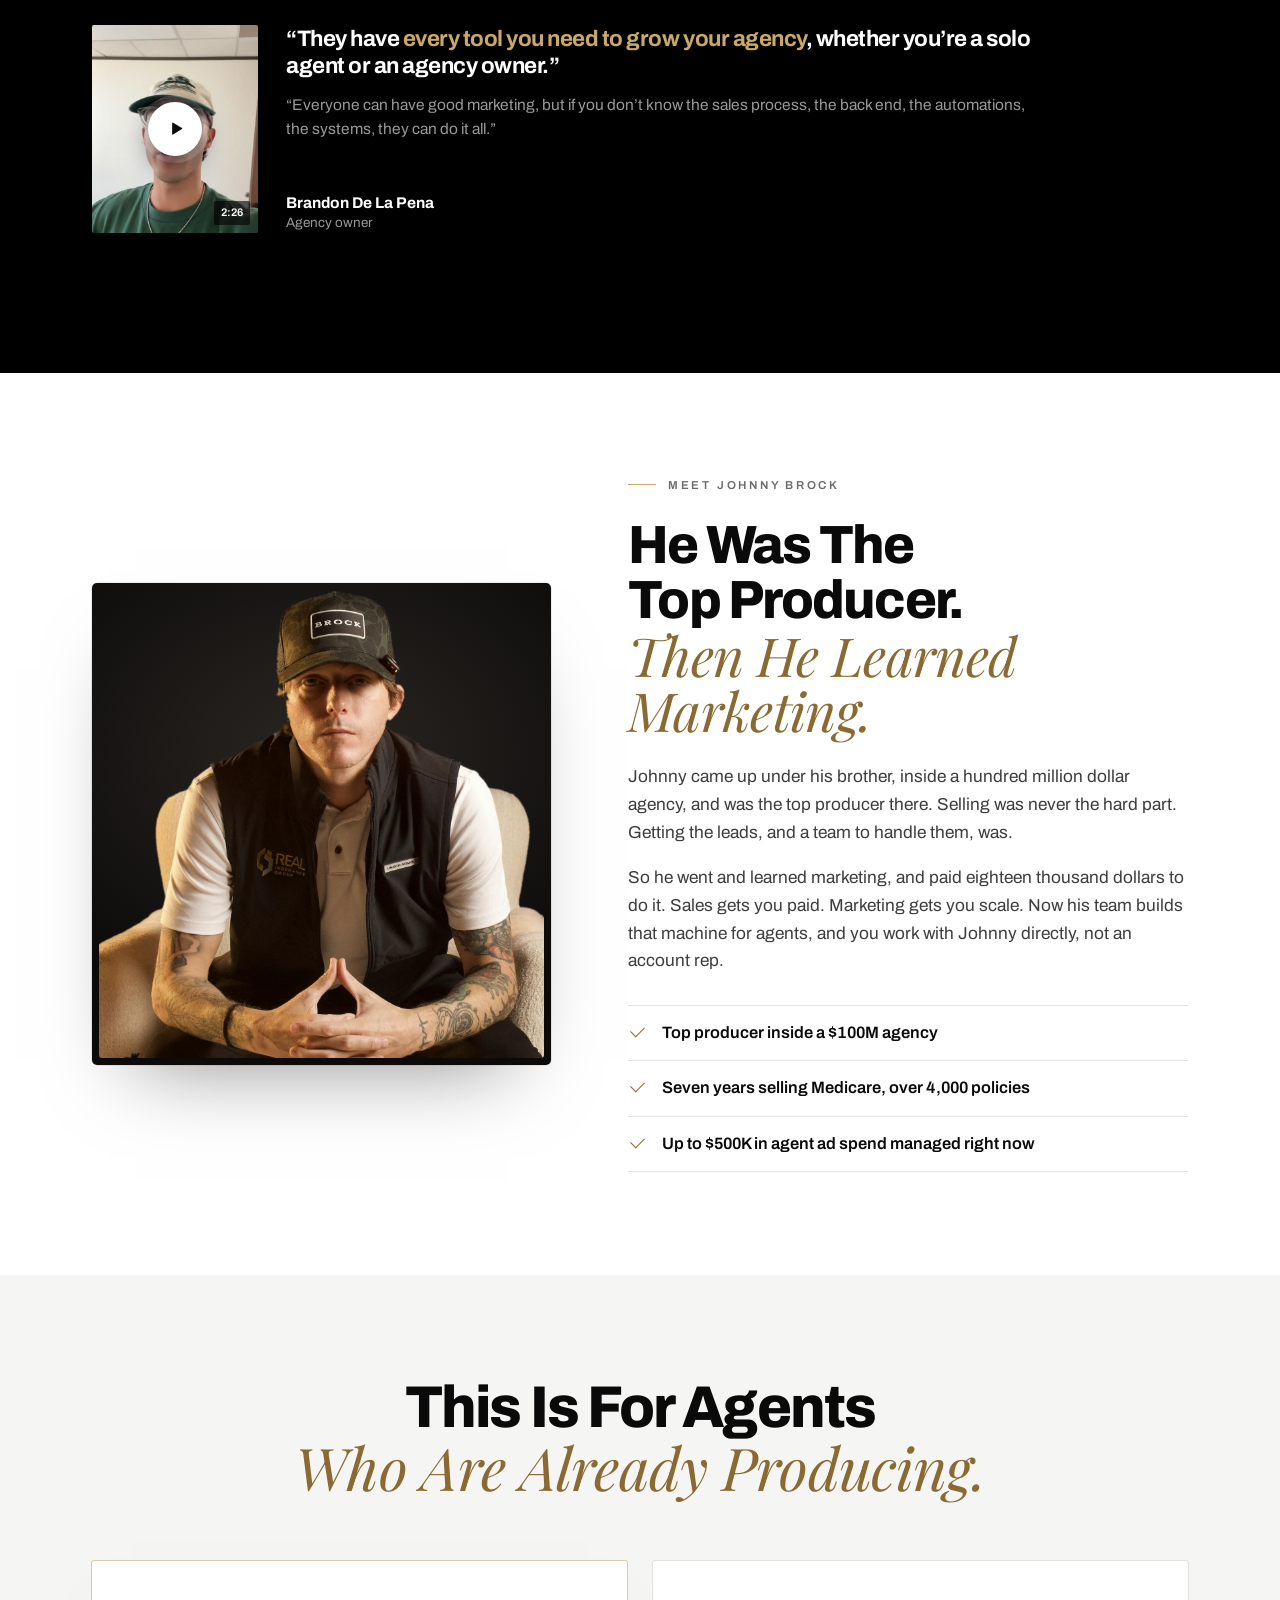
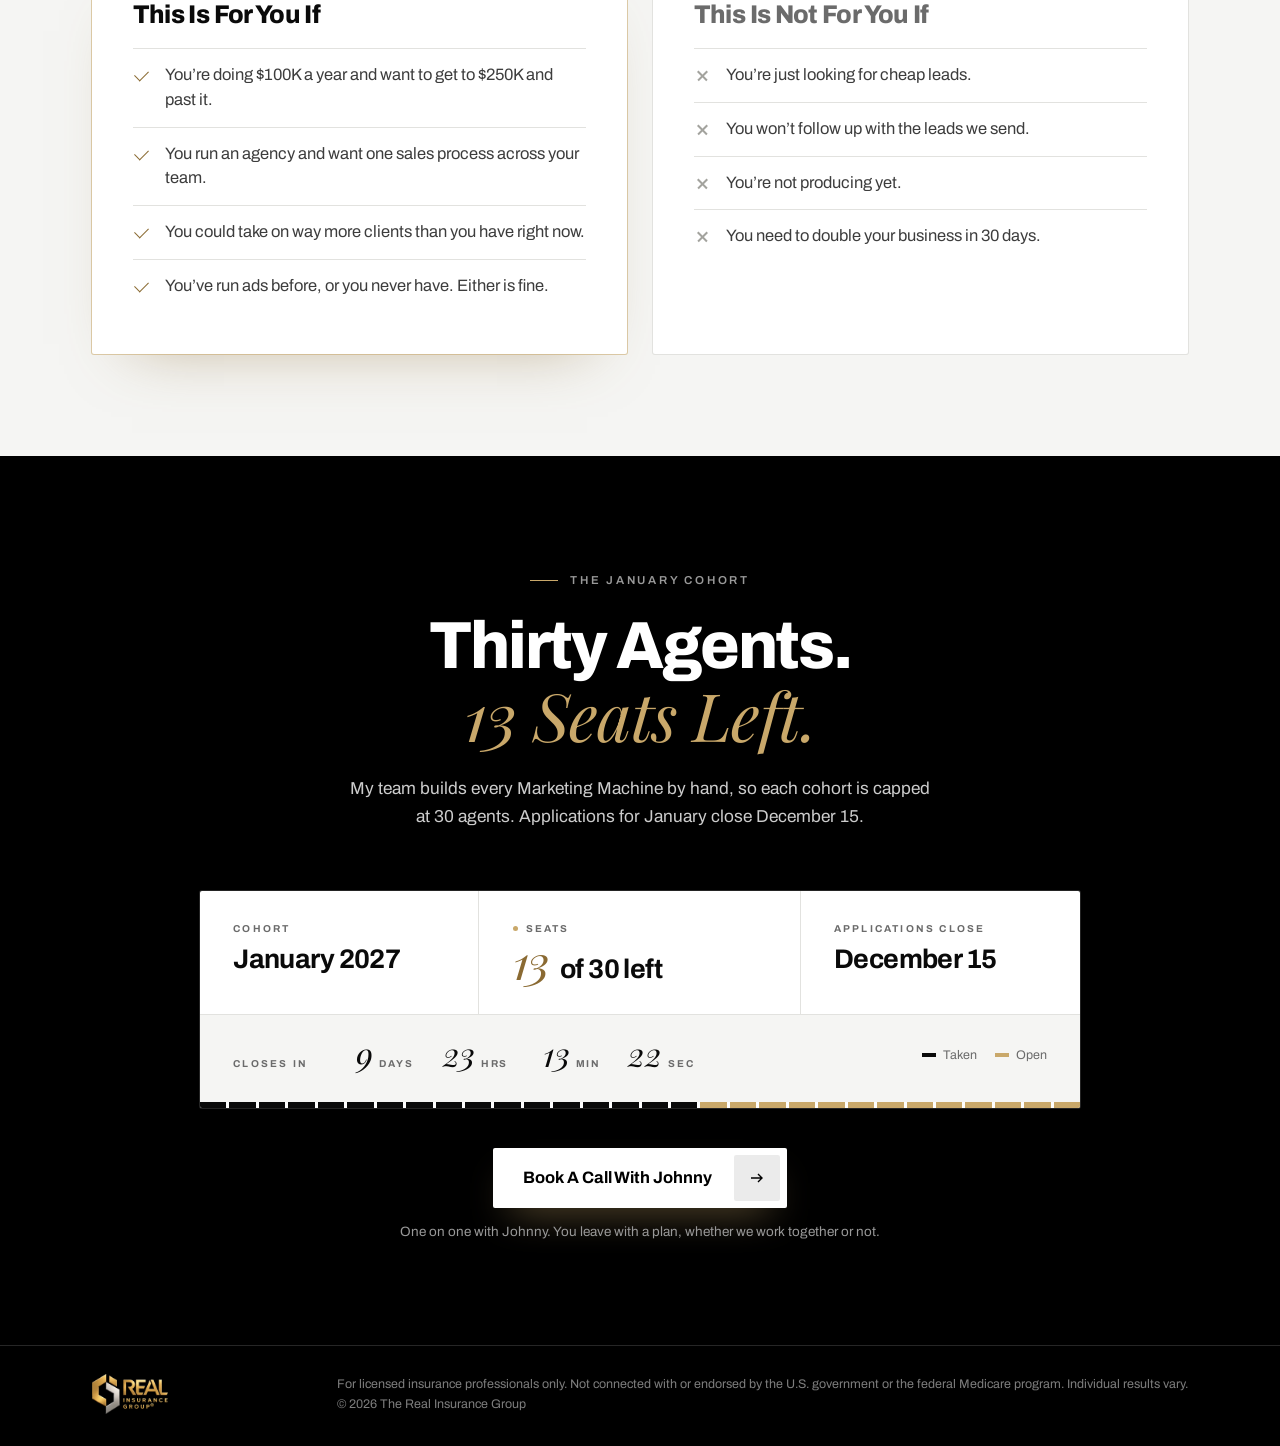
==== commit 1abb0df0: "Meta pixel: load shared meta.js, survey submit fires Lead + CallApplication (+ CallQualifiedApplicat" ====
--- a/index.html
+++ b/index.html
@@ -12,6 +12,7 @@
 <link href="https://fonts.googleapis.com/css2?family=Archivo:wdth,wght@62..125,400..800&family=Playfair+Display:ital,wght@1,400&family=Caveat:wght@600&display=swap" rel="stylesheet">
 <link rel="preload" as="image" href="assets/johnny-point-color.webp">
 <script async src="https://javmartz04-ship-it.github.io/brandridge-tracker/t.js" data-client="johnny" data-name="Johnny" data-funnel="Book A Call VSL"></script>
+<script async src="https://javmartz04-ship-it.github.io/rig-playbook-optin/ghl/meta.js" data-funnel="call"></script>
 <style>
 /* The Real Insurance Group, book-a-call VSL.
    Tokens are the live therealinsurancegroup.com set (builds/rig-fmo-website/styles.css):
